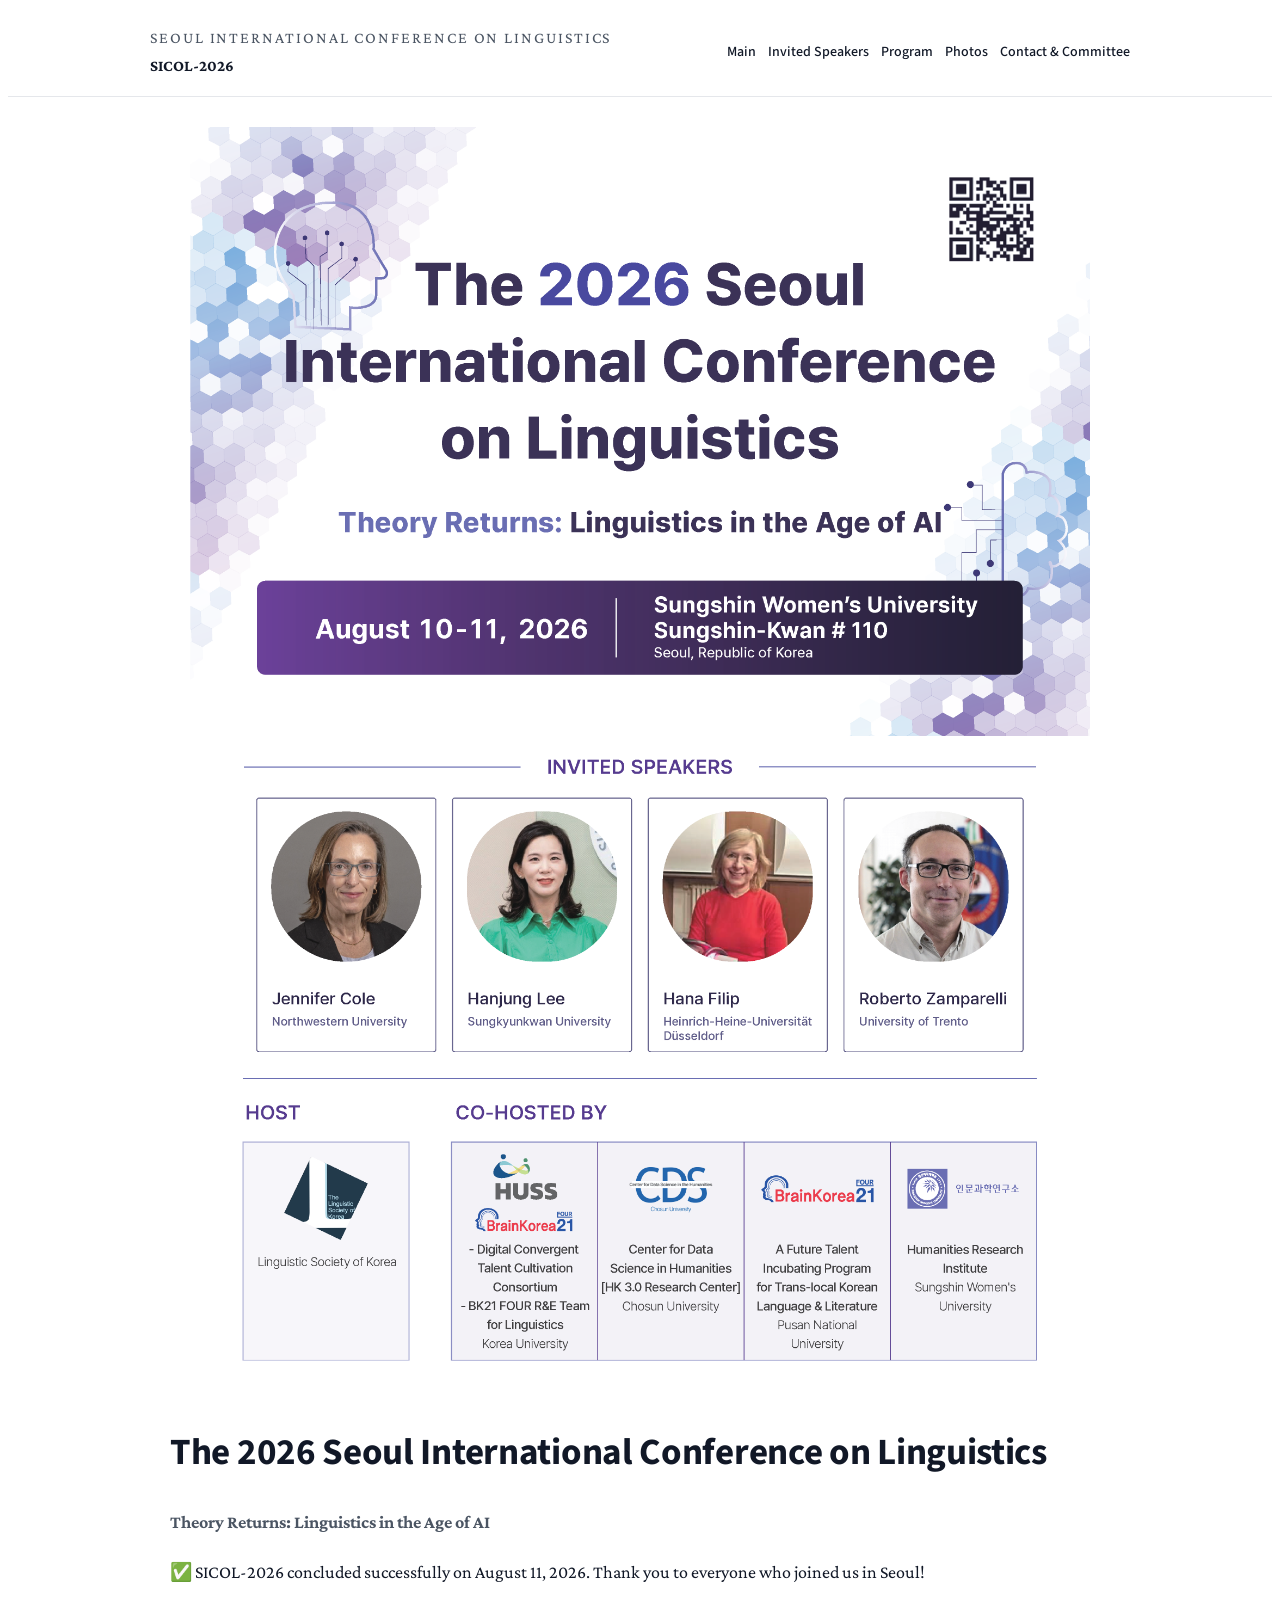
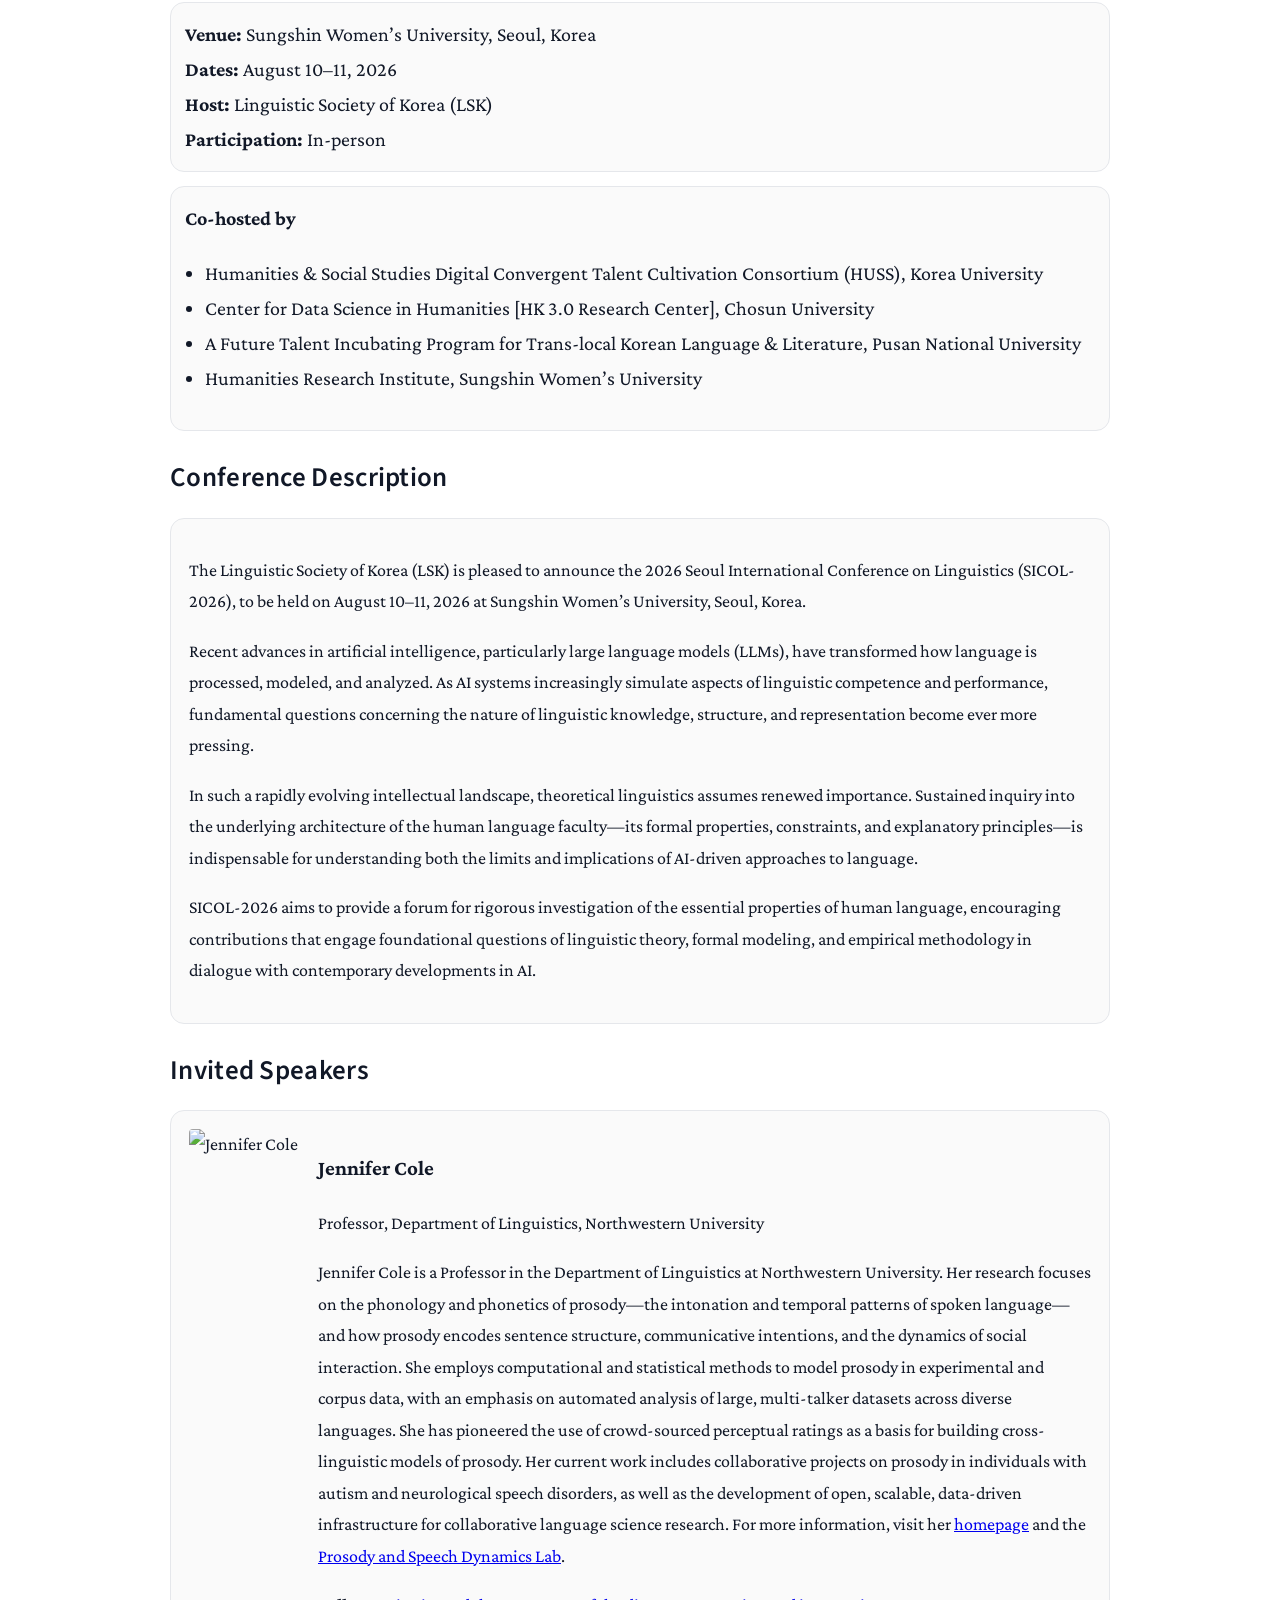
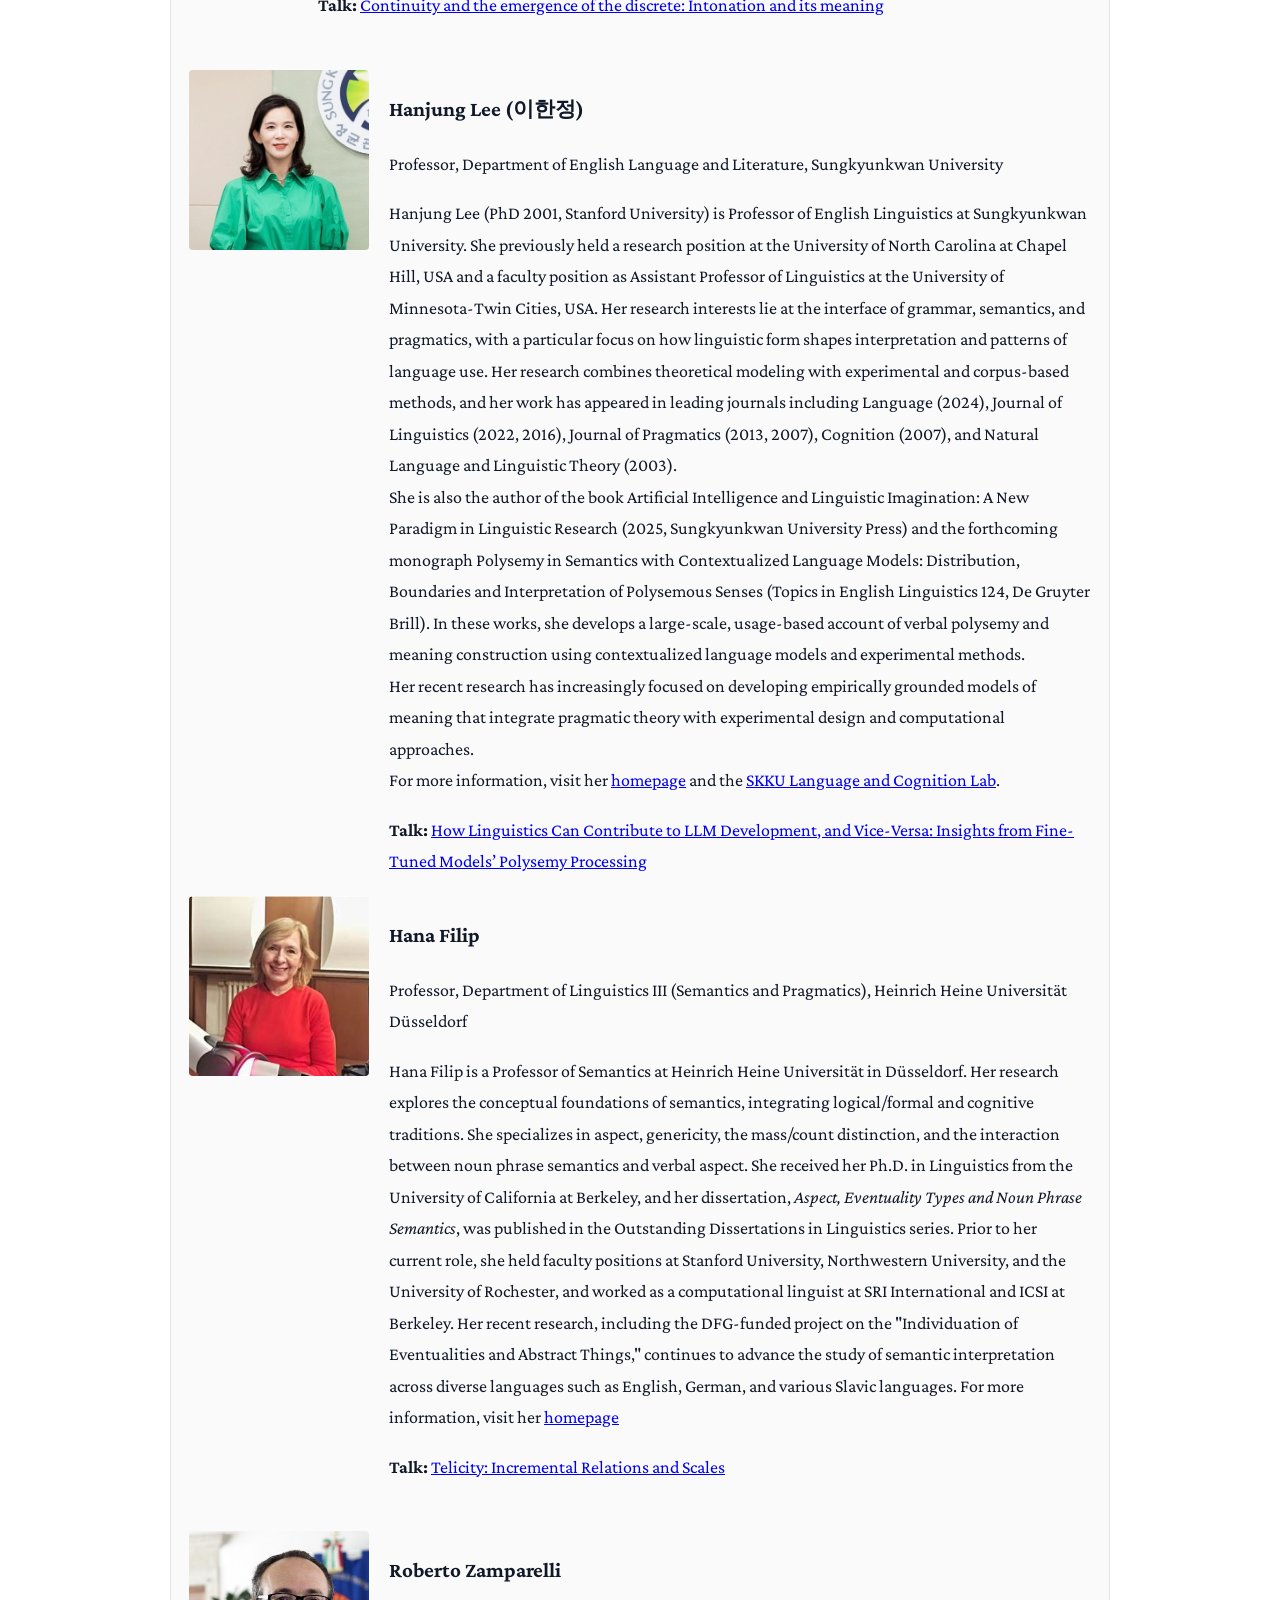
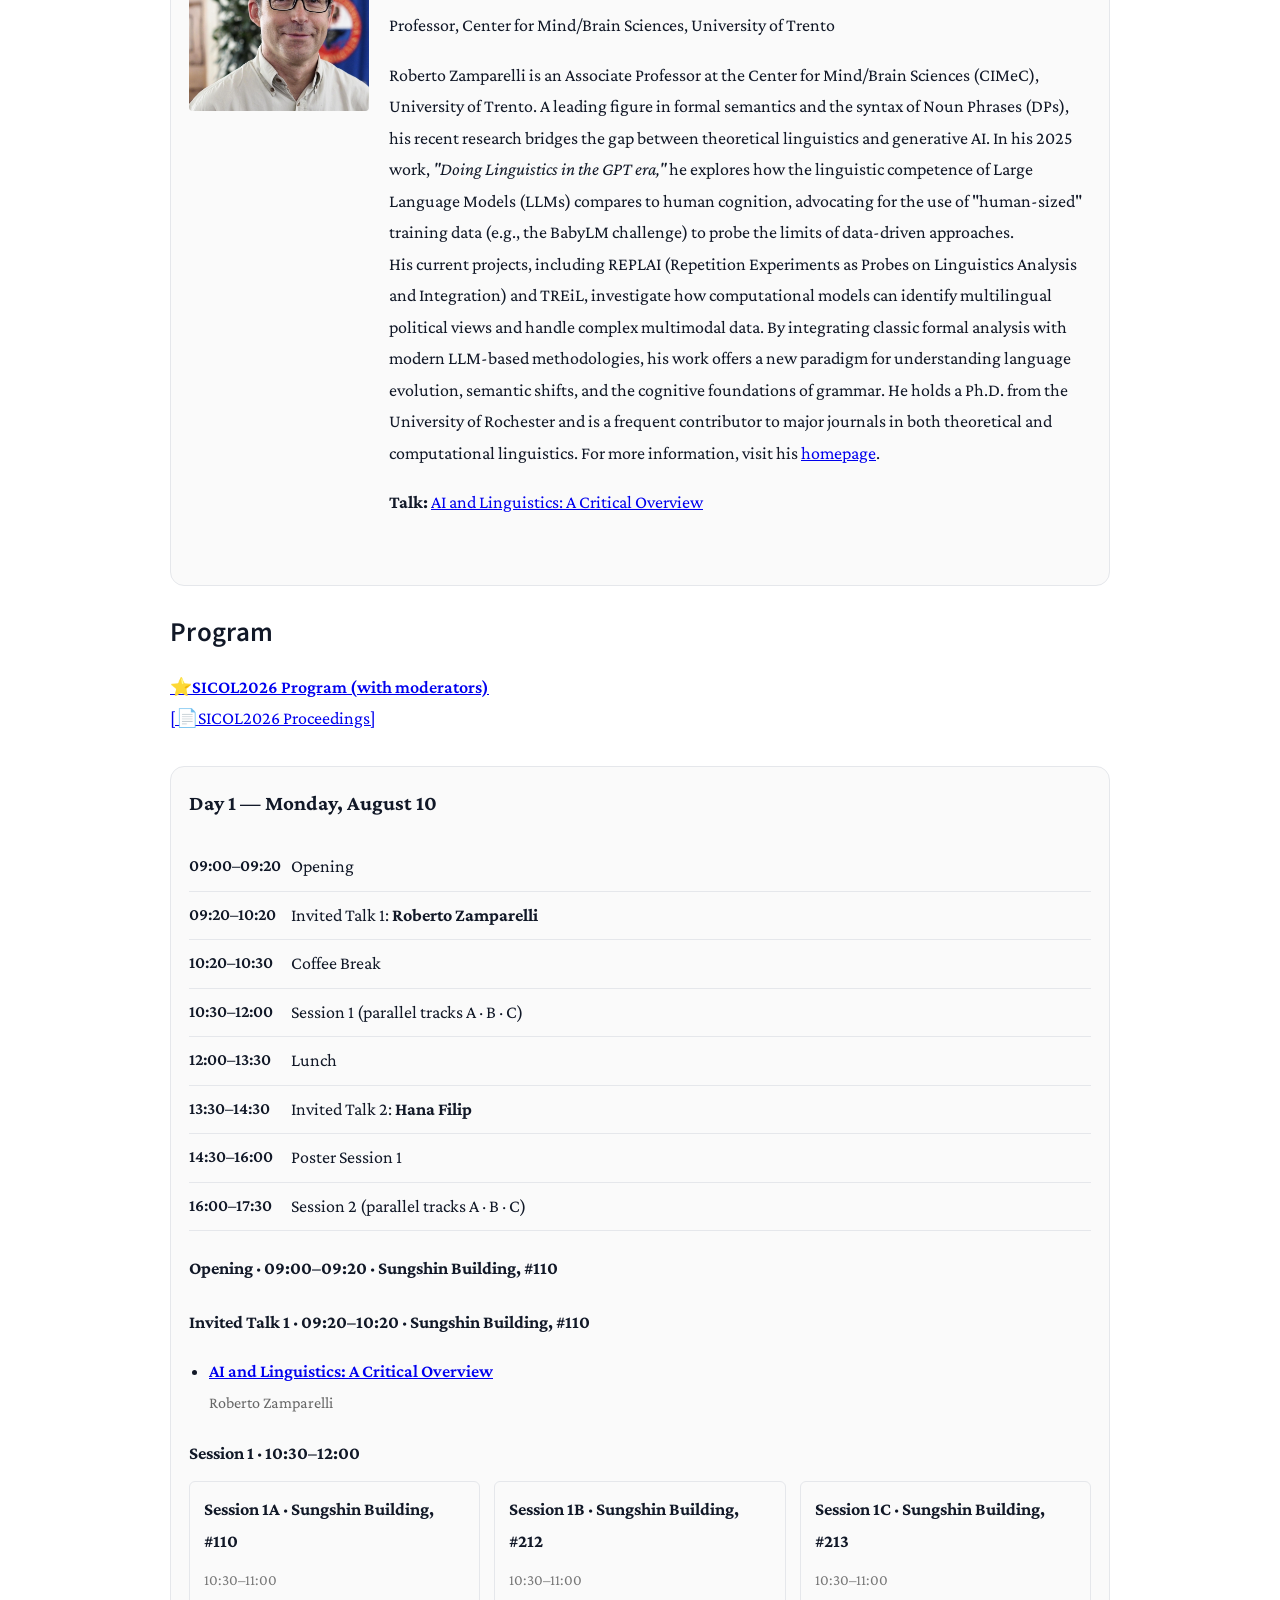
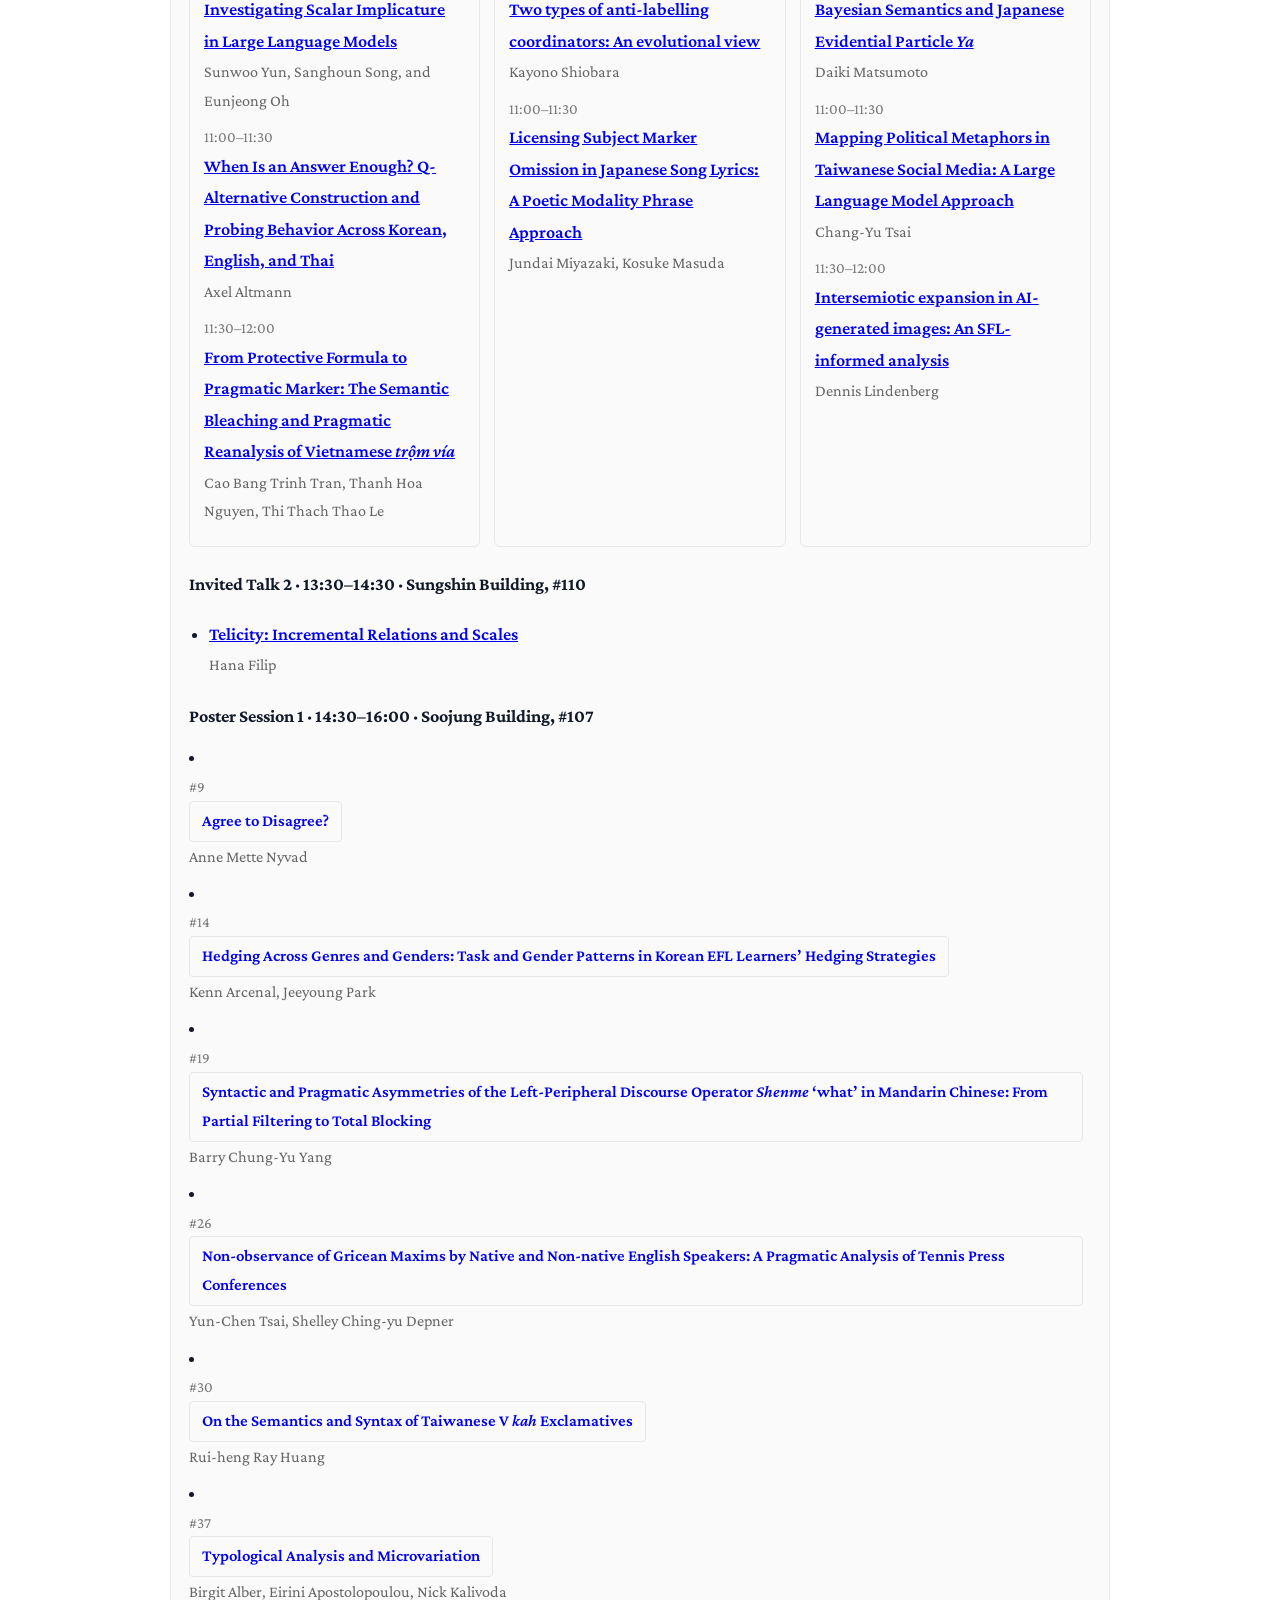
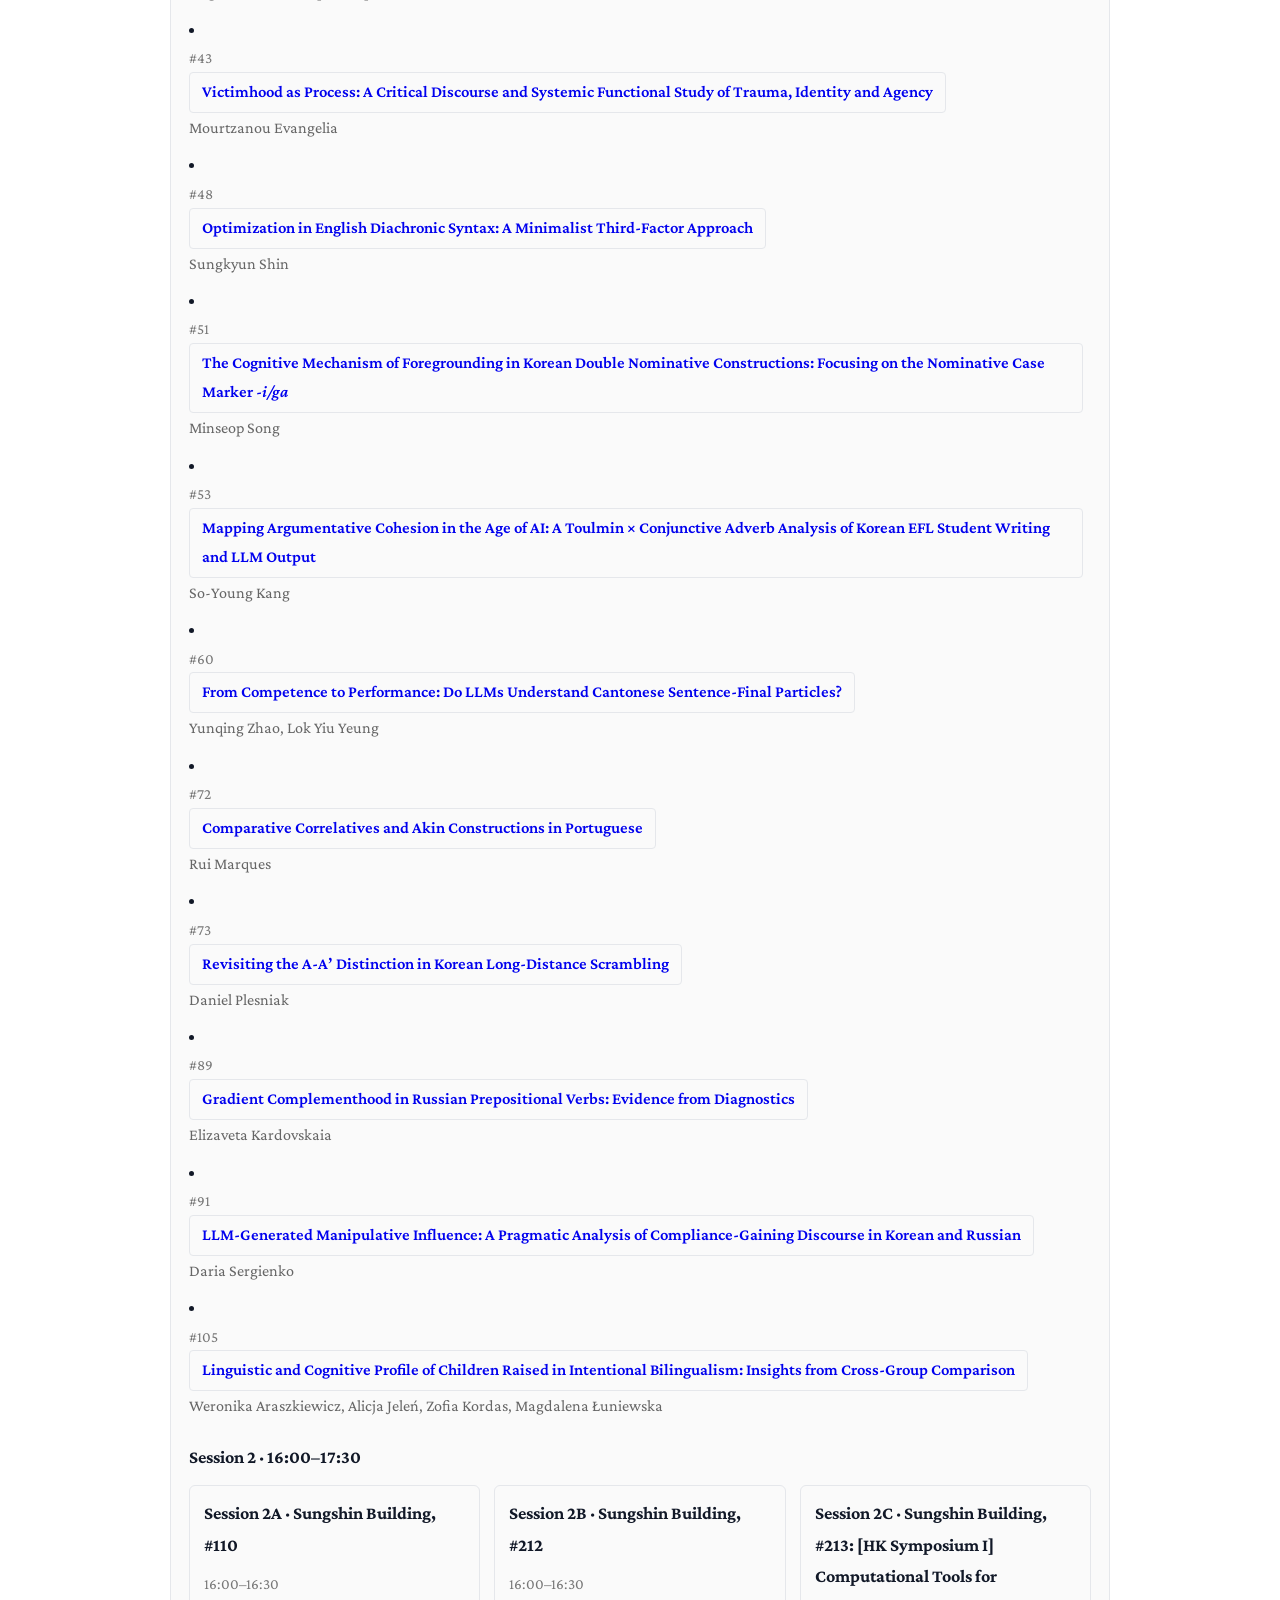
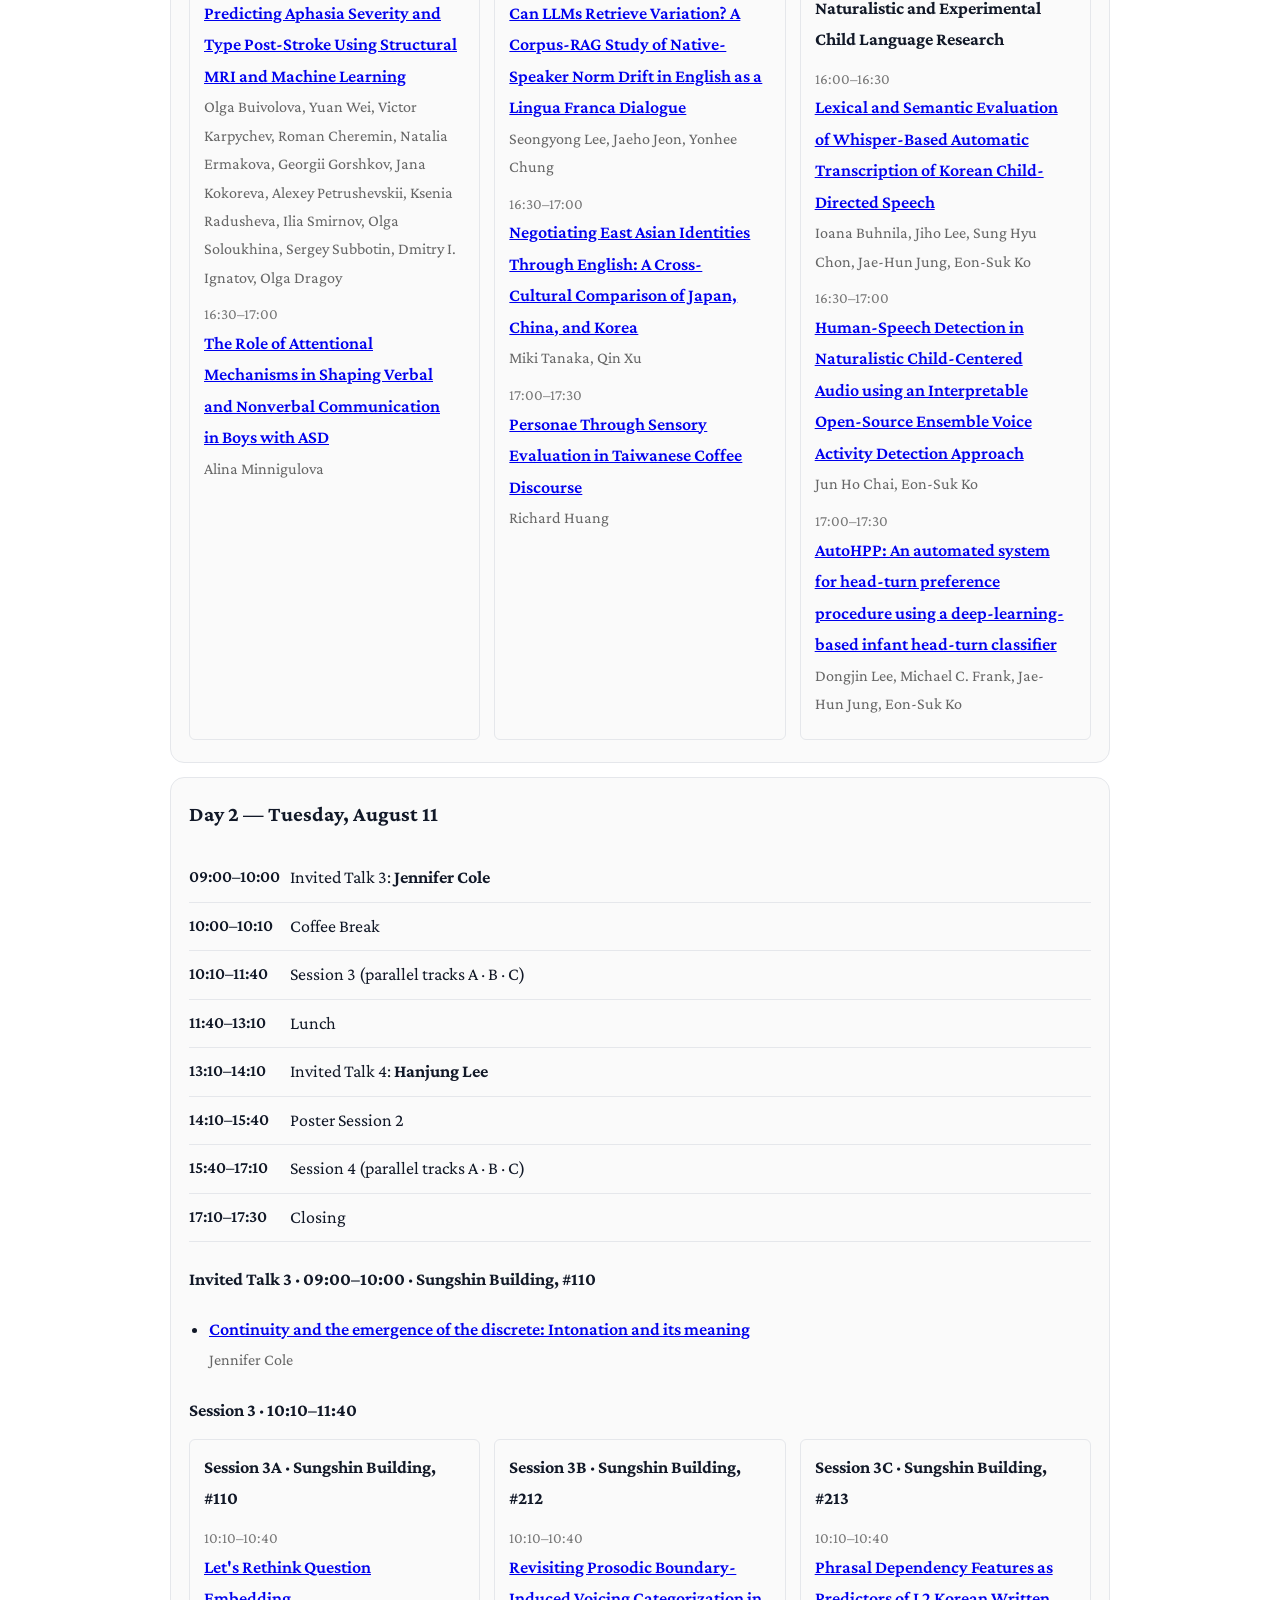
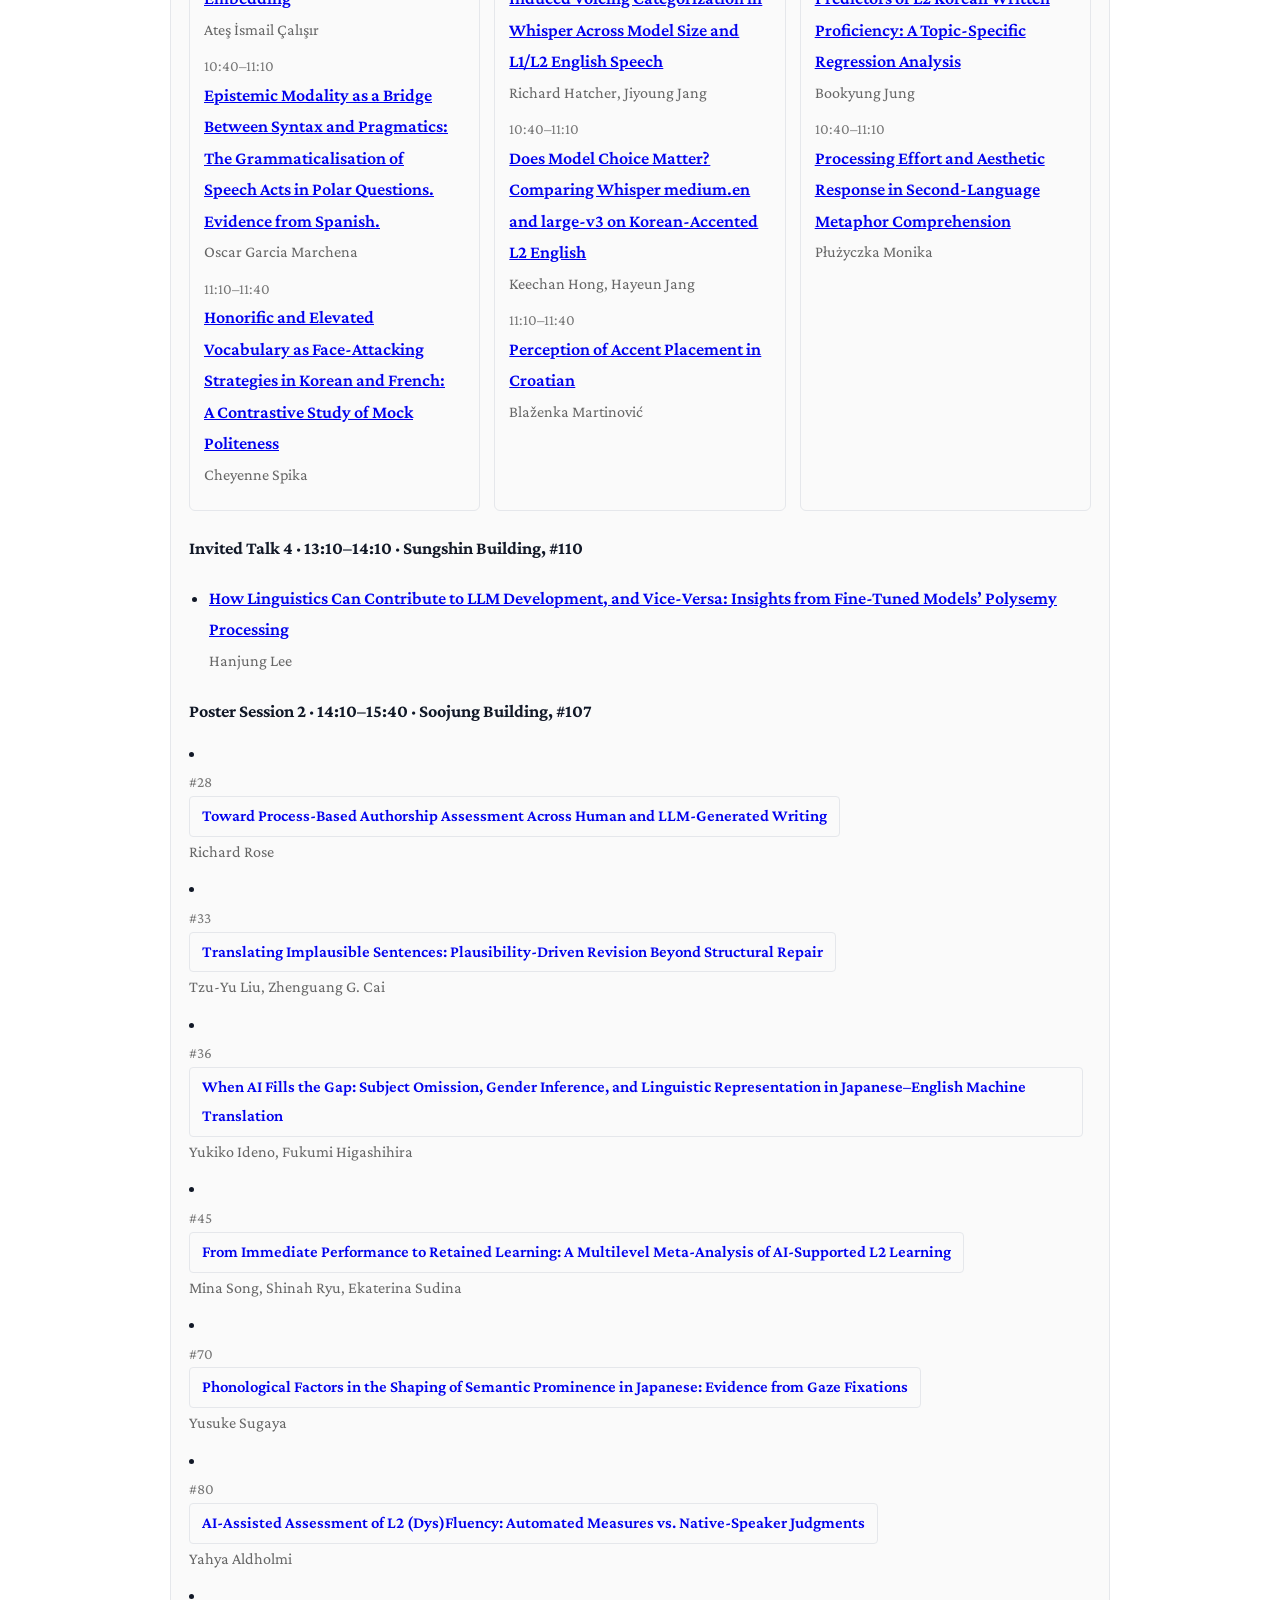
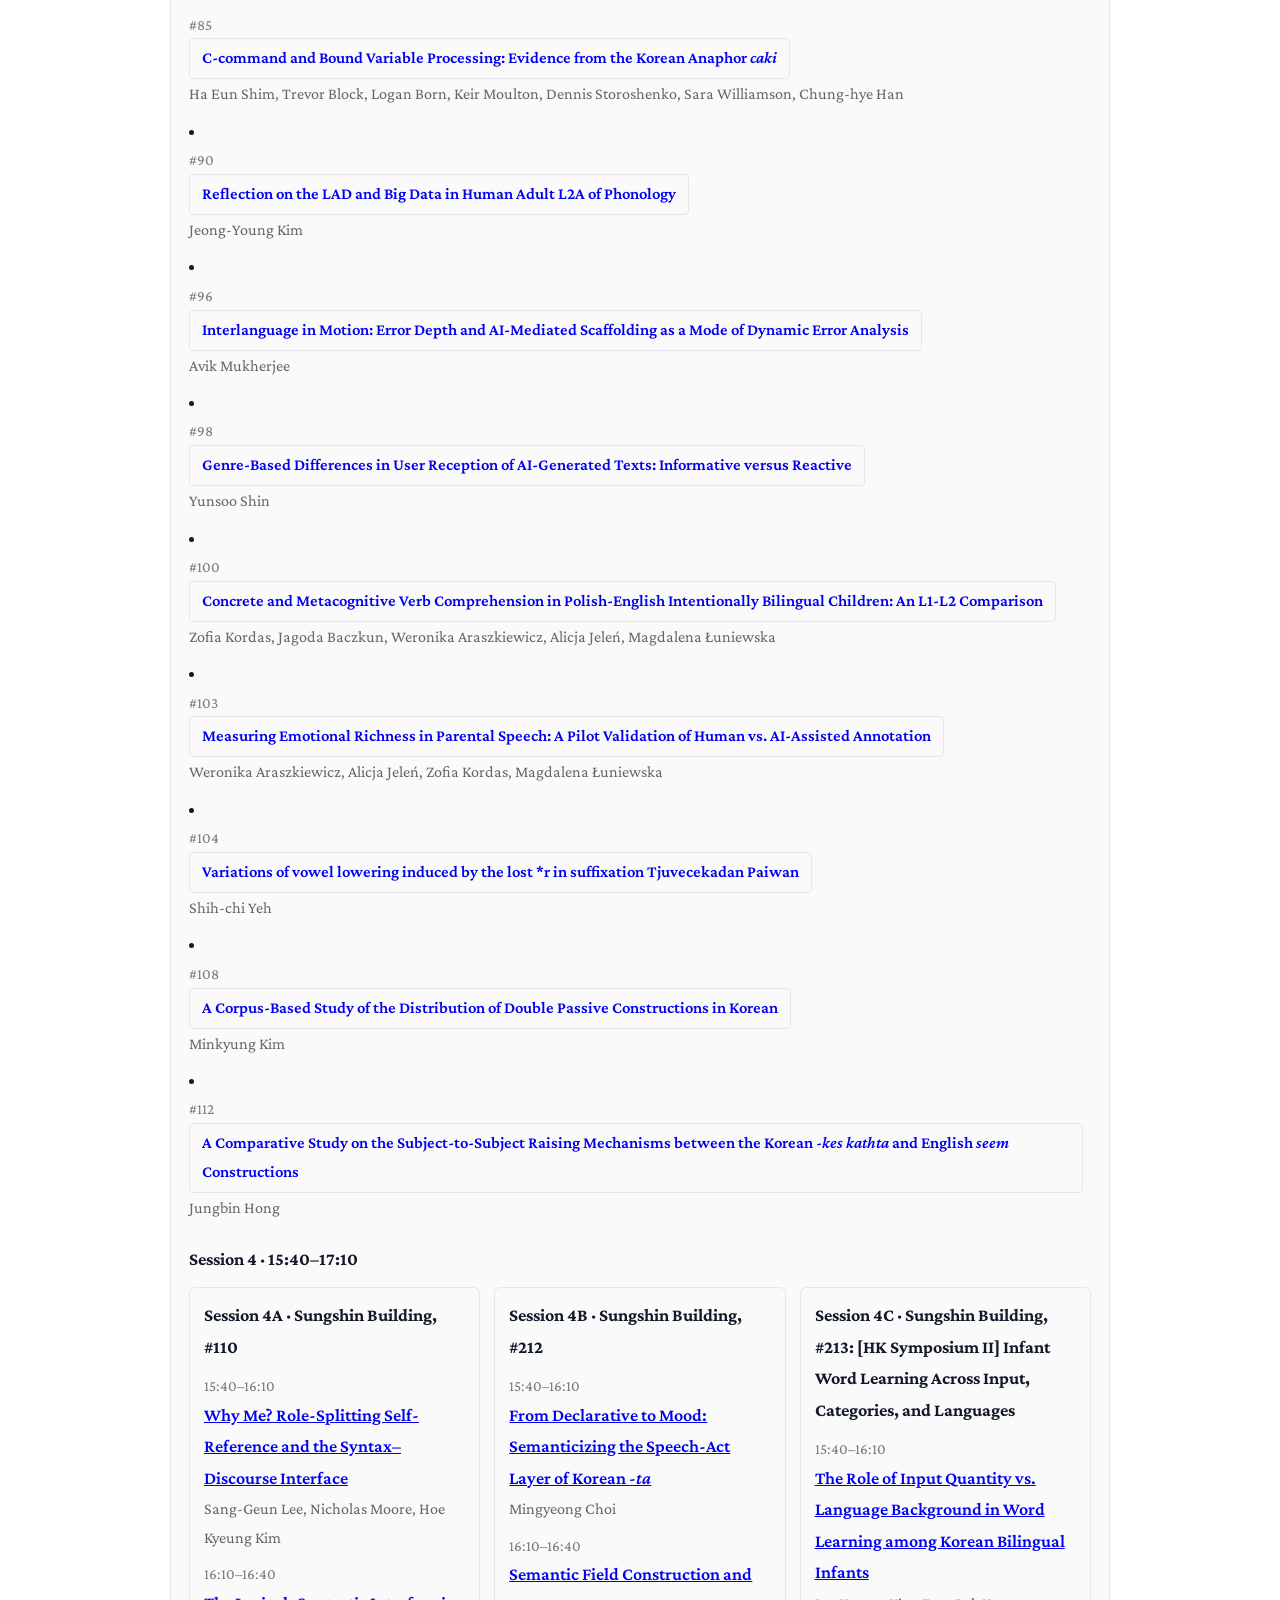
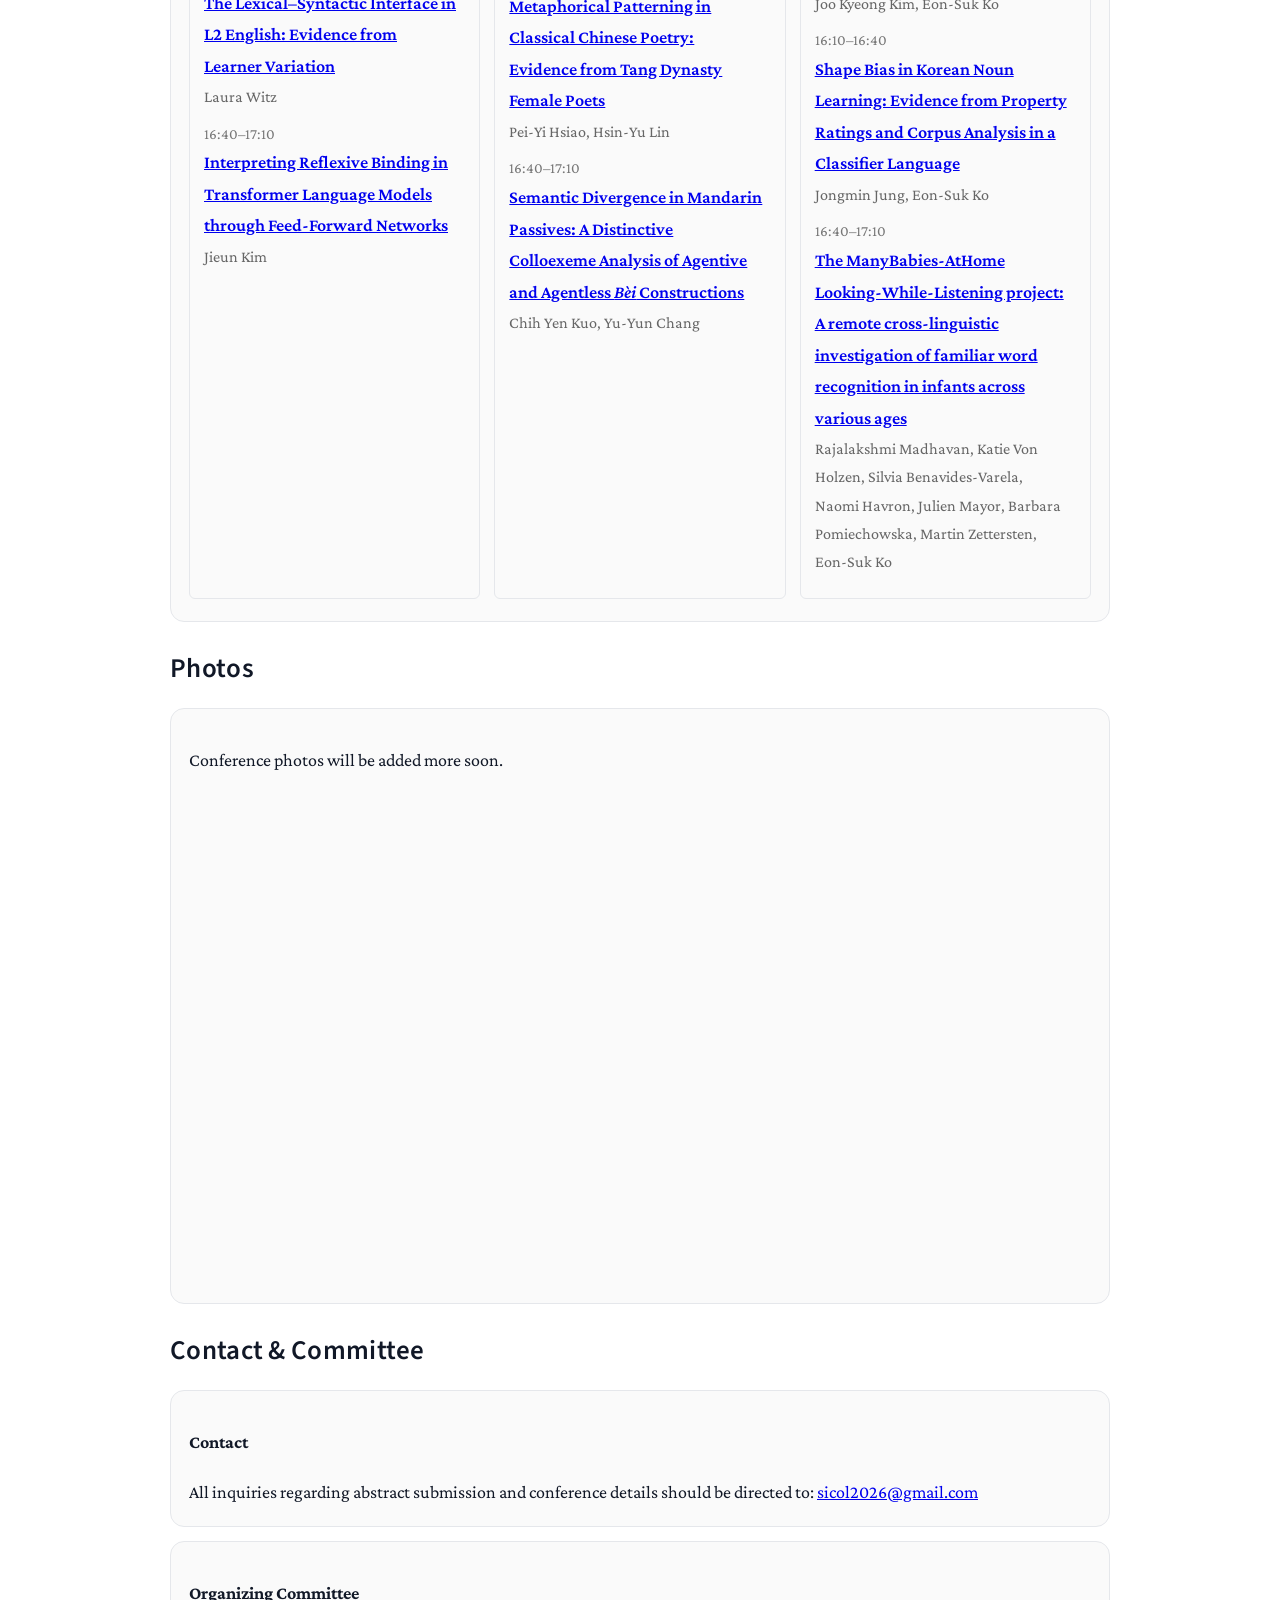
==== index.html @ 30ef5b96 "Update index.html" ====
<!doctype html>
<html lang="en">
<head>
  <link rel="canonical" href="https://sicol2026.github.io/">

  <meta name="robots" content="index, follow">
  <meta name="google-site-verification" content="UDsAZFiMxYYcL2dcPT5hNCn9xaeQqnNN0gN53sbaIZE" />
  
  <meta charset="utf-8" />
  <meta name="viewport" content="width=device-width, initial-scale=1" />
  <title>SICOL 2026 — Theory Returns</title>

  <meta name="description" content="Official website for SICOL 2026">
  
  <meta property="og:title" content="SICOL 2026 Official Website">
  <meta property="og:url" content="https://sicol2026.github.io/">
  <meta property="og:description" content="The 2026 Seoul International Conference on Linguistics">

  <link href="https://fonts.googleapis.com/css2?family=Crimson+Pro:wght@400;600;700&family=Source+Sans+3:wght@400;600;700&display=swap" rel="stylesheet">
  
  <!-- CSS -->
  <link rel="stylesheet" href="css/style.css">
  
</head>

<body>

<header>
  <div class="wrap navrow">
    <div class="brand-text-only">
      <div class="kicker">Seoul International Conference on Linguistics</div>
      <div class="title">SICOL-2026</div>
    </div>

    <nav>
      <a href="#main">Main</a>
      <a href="#speakers">Invited Speakers</a>
      <a href="#program">Program</a>
      <a href="#photos">Photos</a>
      <!--
      <a href="#presenter-guidelines">Presenter Guidelines</a>
      <a href="#registration">Registration</a>
      <a href="#travel-info">Travel Info</a>
      -->
      <a href="#committee">Contact & Committee</a>
    </nav>
  </div>
</header>

<main class="wrap">

  <!-- MAIN -->
  <section id="main" class="hero">
    <div class="main-logo">
      <img src="poster_simple.png" alt="SICOL 2026 Poster">
    </div>

    <h1>The 2026 Seoul International Conference on Linguistics</h1>
    <p class="subtitle"><strong>Theory Returns: Linguistics in the Age of AI</strong></p>

    <div class="status-banner">
      ✅ SICOL-2026 concluded successfully on August 11, 2026. Thank you to everyone who joined us in Seoul!
    </div>
    
    <div class="meta">
      <div><strong>Venue:</strong> Sungshin Women’s University, Seoul, Korea</div>
      <div><strong>Dates:</strong> August 10–11, 2026</div>
      <div><strong>Host:</strong> Linguistic Society of Korea (LSK)</div>
      <div><strong>Participation:</strong> In-person<br></div>
    </div>
    <div class="meta">
    <strong>Co-hosted by</strong>
    <ul>
      <li>Humanities &amp; Social Studies Digital Convergent Talent Cultivation Consortium (HUSS), Korea University</li>
      <li>Center for Data Science in Humanities [HK 3.0 Research Center], Chosun University</li>
      <li>A Future Talent Incubating Program for Trans-local Korean Language & Literature, Pusan National University</li>
      <li>Humanities Research Institute, Sungshin Women’s University</li>
    </ul>
    </div>
  </section>

  <!-- OVERVIEW -->
  <section id="overview">
    <h2>Conference Description</h2>
    <div class="box">
      <p>
        The Linguistic Society of Korea (LSK) is pleased to announce the 2026 Seoul International Conference on Linguistics (SICOL-2026),
        to be held on August 10–11, 2026 at Sungshin Women’s University, Seoul, Korea.
      </p>
      <p>
        Recent advances in artificial intelligence, particularly large language models (LLMs), have transformed how language is processed,
        modeled, and analyzed. As AI systems increasingly simulate aspects of linguistic competence and performance, fundamental questions
        concerning the nature of linguistic knowledge, structure, and representation become ever more pressing.
      </p>
      <p>
        In such a rapidly evolving intellectual landscape, theoretical linguistics assumes renewed importance. Sustained inquiry into the
        underlying architecture of the human language faculty—its formal properties, constraints, and explanatory principles—is indispensable
        for understanding both the limits and implications of AI-driven approaches to language.
      </p>
      <p>
        SICOL-2026 aims to provide a forum for rigorous investigation of the essential properties of human language, encouraging contributions
        that engage foundational questions of linguistic theory, formal modeling, and empirical methodology in dialogue with contemporary
        developments in AI.
      </p>
    </div>
  </section>

  <!-- SPEAKERS -->
  <section id="speakers">
    <h2>Invited Speakers</h2>
    <div class="box">
      <div class="speaker" style="display: flex; gap: 20px; margin-bottom: 30px;">
        <div class="speaker-photo" style="flex-shrink: 0;">
          <img src="images/ColeJennifer.jpg" alt="Jennifer Cole" style="width: 180px; height: 180px; object-fit: cover; border-radius: 4px;">
        </div>
        <div class="speaker-info">
          <h3>Jennifer Cole</h3>
          <p class="affiliation">Professor, Department of Linguistics, Northwestern University</p>
          <p>
            Jennifer Cole is a Professor in the Department of Linguistics at Northwestern University. 
            Her research focuses on the phonology and phonetics of prosody—the intonation and temporal patterns of spoken language—and how prosody encodes sentence structure, communicative intentions, and the dynamics of social interaction. 
            She employs computational and statistical methods to model prosody in experimental and corpus data, with an emphasis on automated analysis of large, multi-talker datasets across diverse languages. 
            She has pioneered the use of crowd-sourced perceptual ratings as a basis for building cross-linguistic models of prosody. 
            Her current work includes collaborative projects on prosody in individuals with autism and neurological speech disorders, as well as the development of open, scalable, data-driven infrastructure for collaborative language science research. 
            For more information, visit her <a href="https://sites.northwestern.edu/cole" target="_blank">homepage</a> and the <a href="https://sites.northwestern.edu/prosodylab" target="_blank">Prosody and Speech Dynamics Lab</a>.
          </p>
          <p class="talk-info">
            <strong>Talk:</strong> <a href="Invited/Cole.pdf" target="_blank">Continuity and the emergence of the discrete: Intonation and its meaning</a>
          </p>
        </div>
      </div>
      <div class="speaker" style="display: flex; gap: 20px;">
        <div class="speaker-photo" style="flex-shrink: 0;">
          <img src="images/LeeHanjung.jpg" alt="Hanjung Lee" style="width: 180px; height: 180px; object-fit: cover; border-radius: 4px;">
        </div>
        <div class="speaker-info">
          <h3>Hanjung Lee (이한정)</h3>
          <p class="affiliation">Professor, Department of English Language and Literature, Sungkyunkwan University</p>
          <p>
            Hanjung Lee (PhD 2001, Stanford University) is Professor of English Linguistics at Sungkyunkwan University. She previously held a research position at the University of North Carolina at Chapel Hill, USA and a faculty position as Assistant Professor of Linguistics at the University of Minnesota-Twin Cities, USA. Her research interests lie at the interface of grammar, semantics, and pragmatics, with a particular focus on how linguistic form shapes interpretation and patterns of language use. Her research combines theoretical modeling with experimental and corpus-based methods, and her work has appeared in leading journals including Language (2024), Journal of Linguistics (2022, 2016), Journal of Pragmatics (2013, 2007), Cognition (2007), and Natural Language and Linguistic Theory (2003).<br>
            She is also the author of the book Artificial Intelligence and Linguistic Imagination: A New Paradigm in Linguistic Research (2025, Sungkyunkwan University Press) and the forthcoming monograph Polysemy in Semantics with Contextualized Language Models: Distribution, Boundaries and Interpretation of Polysemous Senses (Topics in English Linguistics 124, De Gruyter Brill). In these works, she develops a large-scale, usage-based account of verbal polysemy and meaning construction using contextualized language models and experimental methods.<br>
            Her recent research has increasingly focused on developing empirically grounded models of meaning that integrate pragmatic theory with experimental design and computational approaches.<br>
            For more information, visit her <a href="https://sites.google.com/view/hanjung-lee" target="_blank">homepage</a> and the <a href="https://sites.google.com/view/skku-lcl" target="_blank">SKKU Language and Cognition Lab</a>.
          </p>
          <p class="talk-info">
            <strong>Talk:</strong> <a href="Invited/Lee.pdf" target="_blank">How Linguistics Can Contribute to LLM Development, and Vice-Versa: Insights from Fine-Tuned Models’ Polysemy Processing</a>
          </p>
        </div>
      </div>
    <div class="speaker" style="display: flex; gap: 20px; margin-bottom: 30px;">
        <div class="speaker-photo" style="flex-shrink: 0;">
          <img src="images/HanaFilip.png" alt="Hana Filip" style="width: 180px; height: 180px; object-fit: cover; border-radius: 4px;">
        </div>
        <div class="speaker-info">
          <h3>Hana Filip</h3>
          <p class="affiliation">Professor, Department of Linguistics III (Semantics and Pragmatics), Heinrich Heine Universität Düsseldorf</p>
          <p>
            Hana Filip is a Professor of Semantics at Heinrich Heine Universität in Düsseldorf. 
            Her research explores the conceptual foundations of semantics, integrating logical/formal and cognitive traditions. 
            She specializes in aspect, genericity, the mass/count distinction, and the interaction between noun phrase semantics and verbal aspect. 
            She received her Ph.D. in Linguistics from the University of California at Berkeley, and her dissertation, <em>Aspect, Eventuality Types and Noun Phrase Semantics</em>, was published in the Outstanding Dissertations in Linguistics series. 
            Prior to her current role, she held faculty positions at Stanford University, Northwestern University, and the University of Rochester, and worked as a computational linguist at SRI International and ICSI at Berkeley. 
            Her recent research, including the DFG-funded project on the "Individuation of Eventualities and Abstract Things," continues to advance the study of semantic interpretation across diverse languages such as English, German, and various Slavic languages.
            For more information, visit her <a href="https://hanafilip.com/" target="_blank">homepage</a>
          </p>
          <p class="talk-info">
            <strong>Talk:</strong> <a href="Invited/Filip.pdf" target="_blank">Telicity: Incremental Relations and Scales</a>
          </p>
        </div>
      </div>
      <div class="speaker" style="display: flex; gap: 20px; margin-bottom: 30px;">
        <div class="speaker-photo" style="flex-shrink: 0;">
          <img src="images/ZamparelliRoberto.png" alt="Roberto Zamparelli" style="width: 180px; height: 180px; object-fit: cover; border-radius: 4px;">
        </div>
        <div class="speaker-info">
          <h3>Roberto Zamparelli</h3>
          <p class="affiliation">Professor, Center for Mind/Brain Sciences, University of Trento</p>
          <p>
            Roberto Zamparelli is an Associate Professor at the Center for Mind/Brain Sciences (CIMeC), University of Trento. 
            A leading figure in formal semantics and the syntax of Noun Phrases (DPs), his recent research bridges the gap between theoretical linguistics and generative AI. 
            In his 2025 work, <em>"Doing Linguistics in the GPT era,"</em> he explores how the linguistic competence of Large Language Models (LLMs) compares to human cognition, advocating for the use of "human-sized" training data (e.g., the BabyLM challenge) to probe the limits of data-driven approaches.
            <br>
            His current projects, including REPLAI (Repetition Experiments as Probes on Linguistics Analysis and Integration) and TREiL, investigate how computational models can identify multilingual political views and handle complex multimodal data. 
            By integrating classic formal analysis with modern LLM-based methodologies, his work offers a new paradigm for understanding language evolution, semantic shifts, and the cognitive foundations of grammar. 
            He holds a Ph.D. from the University of Rochester and is a frequent contributor to major journals in both theoretical and computational linguistics.
            For more information, visit his <a href="https://webapps.unitn.it/du/en/Persona/PER0001015/Curriculum" target="_blank">homepage</a>.
          </p>
          <p class="talk-info">
            <strong>Talk:</strong> <a href="Invited/Zamparelli.pdf" target="_blank">AI and Linguistics: A Critical Overview</a>
          </p>
        </div>
      </div>
    </div>
  </section>


<section id="program">
  <h2>Program</h2>
  <a href="SICOL2026_program.pdf" target="_blank" class="pgm-title">⭐SICOL2026 Program (with moderators)</a>
  <a href="https://drive.google.com/file/d/19LMnj9FNXFWouI5YjB1r7TefyXZmqjdR/view?usp=sharing" target="_blank">[📄SICOL2026 Proceedings]</a><br><br>
  
  <!-- ================= DAY 1 ================= -->
  <div class="box">
    <h3 style="margin-top:0;">Day 1 — Monday, August 10</h3>

    <table class="pgm-table">
      <tr><td class="pgm-time">09:00–09:20</td><td>Opening</td></tr>
      <tr><td class="pgm-time">09:20–10:20</td><td>Invited Talk 1: <strong>Roberto Zamparelli</strong></td></tr>
      <tr><td class="pgm-time">10:20–10:30</td><td>Coffee Break</td></tr>
      <tr><td class="pgm-time">10:30–12:00</td><td>Session 1 (parallel tracks A · B · C)</td></tr>
      <tr><td class="pgm-time">12:00–13:30</td><td>Lunch</td></tr>
      <tr><td class="pgm-time">13:30–14:30</td><td>Invited Talk 2: <strong>Hana Filip</strong></td></tr>
      <tr><td class="pgm-time">14:30–16:00</td><td>Poster Session 1</td></tr>
      <tr><td class="pgm-time">16:00–17:30</td><td>Session 2 (parallel tracks A · B · C)</td></tr>
    </table>

    <h4 class="pgm-h3">Opening · 09:00–09:20 · Sungshin Building, #110</h4>
    <h4 class="pgm-h3">Invited Talk 1 · 09:20–10:20 · Sungshin Building, #110</h4>
    <div class="pgm-invited">
      <ul>
        <li><a href="Invited/Zamparelli.pdf" target="_blank" class="pgm-title">AI and Linguistics: A Critical Overview</a><span class="pgm-authors">Roberto Zamparelli</span></li>
      </ul>
    </div>
    
    <h4 class="pgm-h3">Session 1 · 10:30–12:00</h4>
    <div class="pgm-tracks">
      <div class="pgm-track">
        <h4>Session 1A · Sungshin Building, #110</h4>
        <ul>
          <li><span class="pgm-slot">10:30–11:00</span><a href="camerareadys/79.pdf" target="_blank" class="pgm-title">Investigating Scalar Implicature in Large Language Models</a><span class="pgm-authors">Sunwoo Yun, Sanghoun Song, and Eunjeong Oh</span></li>
          <li><span class="pgm-slot">11:00–11:30</span><a href="camerareadys/63.pdf" target="_blank" class="pgm-title">When Is an Answer Enough? Q-Alternative Construction and Probing Behavior Across Korean, English, and Thai</a> <span class="pgm-authors">Axel Altmann</span></li>
          <li><span class="pgm-slot">11:30–12:00</span><a href="camerareadys/78.pdf" target="_blank" class="pgm-title">From Protective Formula to Pragmatic Marker: The Semantic Bleaching and Pragmatic Reanalysis of Vietnamese <i>trộm vía</i></a><span class="pgm-authors">Cao Bang Trinh Tran, Thanh Hoa Nguyen, Thi Thach Thao Le</span></li>
        </ul>
      </div>
      <div class="pgm-track">
        <h4>Session 1B · Sungshin Building, #212</h4>
        <ul>
          <li><span class="pgm-slot">10:30–11:00</span><a href="camerareadys/56.pdf" target="_blank" class="pgm-title">Two types of anti-labelling coordinators: An evolutional view</a><span class="pgm-authors">Kayono Shiobara</span></li>
          <li><span class="pgm-slot">11:00–11:30</span><a href="camerareadys/57.pdf" target="_blank" class="pgm-title">Licensing Subject Marker Omission in Japanese Song Lyrics: A Poetic Modality Phrase Approach</a><span class="pgm-authors">Jundai Miyazaki, Kosuke Masuda</span></li>
        </ul>
      </div>
      <div class="pgm-track">
        <h4>Session 1C · Sungshin Building, #213</h4>
        <ul>
          <li><span class="pgm-slot">10:30–11:00</span><a href="camerareadys/23.pdf" target="_blank" class="pgm-title">Bayesian Semantics and Japanese Evidential Particle <i>Ya</i></a><span class="pgm-authors">Daiki Matsumoto</span></li>
          <li><span class="pgm-slot">11:00–11:30</span><a href="camerareadys/74.pdf" target="_blank" class="pgm-title">Mapping Political Metaphors in Taiwanese Social Media: A Large Language Model Approach</a><span class="pgm-authors">Chang-Yu Tsai</span></li>
          <li><span class="pgm-slot">11:30–12:00</span><a href="camerareadys/38.pdf" target="_blank" class="pgm-title">Intersemiotic expansion in AI-generated images: An SFL-informed analysis</a><span class="pgm-authors">Dennis Lindenberg</span></li>
        </ul>
      </div>
    </div>

    <h4 class="pgm-h3">Invited Talk 2 · 13:30–14:30 · Sungshin Building, #110</h4>
    <div class="pgm-invited">
      <ul>
        <li><a href="Invited/Filip.pdf" target="_blank" class="pgm-title">Telicity: Incremental Relations and Scales</a> <span class="pgm-authors">Hana Filip</span></li>
      </ul>
    </div>
    
    <h4 class="pgm-h3">Poster Session 1 · 14:30–16:00 · Soojung Building, #107</h4>
    <div class="pgm-posters">
      <li><span class="pgm-slot">#9</span> <a href="camerareadys/9.pdf" target="_blank" class="pgm-title">Agree to Disagree?</a> <span class="pgm-authors">Anne Mette Nyvad</span></li>
      <li><span class="pgm-slot">#14</span> <a href="camerareadys/14.pdf" target="_blank" class="pgm-title">Hedging Across Genres and Genders: Task and Gender Patterns in Korean EFL Learners’ Hedging Strategies</a> <span class="pgm-authors">Kenn Arcenal, Jeeyoung Park</span></li>
      <li><span class="pgm-slot">#19</span> <a href="camerareadys/19.pdf" target="_blank" class="pgm-title">Syntactic and Pragmatic Asymmetries of the Left-Peripheral Discourse Operator <i>Shenme</i> ‘what’ in Mandarin Chinese: From Partial Filtering to Total Blocking</a> <span class="pgm-authors">Barry Chung-Yu Yang</span></li>
      <li><span class="pgm-slot">#26</span> <a href="camerareadys/26.pdf" target="_blank" class="pgm-title">Non-observance of Gricean Maxims by Native and Non-native English Speakers: A Pragmatic Analysis of Tennis Press Conferences</a> <span class="pgm-authors">Yun-Chen Tsai, Shelley Ching-yu Depner</span></li>
      <li><span class="pgm-slot">#30</span> <a href="camerareadys/30.pdf" target="_blank" class="pgm-title">On the Semantics and Syntax of Taiwanese V <i>kah</i> Exclamatives</a> <span class="pgm-authors">Rui-heng Ray Huang</span></li>
      <li><span class="pgm-slot">#37</span> <a href="camerareadys/37.pdf" target="_blank" class="pgm-title">Typological Analysis and Microvariation</a> <span class="pgm-authors">Birgit Alber, Eirini Apostolopoulou, Nick Kalivoda</span></li>
      <li><span class="pgm-slot">#43</span> <a href="camerareadys/43.pdf" target="_blank" class="pgm-title">Victimhood as Process: A Critical Discourse and Systemic Functional Study of Trauma, Identity and Agency</a> <span class="pgm-authors">Mourtzanou Evangelia</span></li>
      <li><span class="pgm-slot">#48</span> <a href="camerareadys/48.pdf" target="_blank" class="pgm-title">Optimization in English Diachronic Syntax: A Minimalist Third-Factor Approach</a> <span class="pgm-authors">Sungkyun Shin</span></li>
      <li><span class="pgm-slot">#51</span> <a href="camerareadys/51.pdf" target="_blank" class="pgm-title">The Cognitive Mechanism of Foregrounding in Korean Double Nominative Constructions: Focusing on the Nominative Case Marker <i>-i/ga</i></a> <span class="pgm-authors">Minseop Song</span></li>
      <li><span class="pgm-slot">#53</span> <a href="camerareadys/53.pdf" target="_blank" class="pgm-title">Mapping Argumentative Cohesion in the Age of AI: A Toulmin × Conjunctive Adverb Analysis of Korean EFL Student Writing and LLM Output</a> <span class="pgm-authors">So-Young Kang</span></li>
      <li><span class="pgm-slot">#60</span> <a href="camerareadys/60.pdf" target="_blank" class="pgm-title">From Competence to Performance: Do LLMs Understand Cantonese Sentence-Final Particles?</a> <span class="pgm-authors">Yunqing Zhao, Lok Yiu Yeung</span></li>
      <li><span class="pgm-slot">#72</span> <a href="camerareadys/72.pdf" target="_blank" class="pgm-title">Comparative Correlatives and Akin Constructions in Portuguese</a> <span class="pgm-authors">Rui Marques</span></li>
      <li><span class="pgm-slot">#73</span> <a href="camerareadys/73.pdf" target="_blank" class="pgm-title">Revisiting the A-A’ Distinction in Korean Long-Distance Scrambling</a> <span class="pgm-authors">Daniel Plesniak</span></li>
      <li><span class="pgm-slot">#89</span> <a href="camerareadys/89.pdf" target="_blank" class="pgm-title">Gradient Complementhood in Russian Prepositional Verbs: Evidence from Diagnostics</a> <span class="pgm-authors">Elizaveta Kardovskaia</span></li>
      <li><span class="pgm-slot">#91</span> <a href="camerareadys/91.pdf" target="_blank" class="pgm-title">LLM-Generated Manipulative Influence: A Pragmatic Analysis of Compliance-Gaining Discourse in Korean and Russian</a> <span class="pgm-authors">Daria Sergienko</span></li>
      <li><span class="pgm-slot">#105</span> <a href="camerareadys/105.pdf" target="_blank" class="pgm-title">Linguistic and Cognitive Profile of Children Raised in Intentional Bilingualism: Insights from Cross-Group Comparison</a> <span class="pgm-authors">Weronika Araszkiewicz, Alicja Jeleń, Zofia Kordas, Magdalena Łuniewska</span></li>
    </div>

    <h4 class="pgm-h3">Session 2 · 16:00–17:30</h4>
    <div class="pgm-tracks">
      <div class="pgm-track">
        <h4>Session 2A · Sungshin Building, #110</h4>
        <ul>
          <li><span class="pgm-slot">16:00–16:30</span> <a href="camerareadys/68.pdf" target="_blank" class="pgm-title">Predicting Aphasia Severity and Type Post-Stroke Using Structural MRI and Machine Learning</a> <span class="pgm-authors">Olga Buivolova, Yuan Wei, Victor Karpychev, Roman Cheremin, Natalia Ermakova, Georgii Gorshkov, Jana Kokoreva, Alexey Petrushevskii, Ksenia Radusheva, Ilia Smirnov, Olga Soloukhina, Sergey Subbotin, Dmitry I. Ignatov, Olga Dragoy</span></li>
          <li><span class="pgm-slot">16:30–17:00</span> <a href="camerareadys/64.pdf" target="_blank" class="pgm-title">The Role of Attentional Mechanisms in Shaping Verbal and Nonverbal Communication in Boys with ASD</a> <span class="pgm-authors">Alina Minnigulova</span></li>
        </ul>
      </div>
      <div class="pgm-track">
        <h4>Session 2B · Sungshin Building, #212</h4>
        <ul>
          <li><span class="pgm-slot">16:00–16:30</span> <a href="camerareadys/93.pdf" target="_blank" class="pgm-title">Can LLMs Retrieve Variation? A Corpus-RAG Study of Native-Speaker Norm Drift in English as a Lingua Franca Dialogue</a> <span class="pgm-authors">Seongyong Lee, Jaeho Jeon, Yonhee Chung</span></li>
          <li><span class="pgm-slot">16:30–17:00</span> <a href="camerareadys/59.pdf" target="_blank" class="pgm-title">Negotiating East Asian Identities Through English: A Cross-Cultural Comparison of Japan, China, and Korea</a> <span class="pgm-authors">Miki Tanaka, Qin Xu</span></li>
          <li><span class="pgm-slot">17:00–17:30</span> <a href="camerareadys/44.pdf" target="_blank" class="pgm-title">Personae Through Sensory Evaluation in Taiwanese Coffee Discourse</a> <span class="pgm-authors">Richard Huang</span></li>
        </ul>
      </div>
      <div class="pgm-track">
        <h4>Session 2C · Sungshin Building, #213: [HK Symposium I] Computational Tools for Naturalistic and Experimental Child Language Research</h4>
        <ul>
          <li><span class="pgm-slot">16:00–16:30</span> <a href="camerareadys/54_mod.pdf" target="_blank" class="pgm-title">Lexical and Semantic Evaluation of Whisper-Based Automatic Transcription of Korean Child-Directed Speech</a> <span class="pgm-authors">Ioana Buhnila, Jiho Lee, Sung Hyu Chon, Jae-Hun Jung, Eon-Suk Ko</span></li>
          <li><span class="pgm-slot">16:30–17:00</span> <a href="camerareadys/66.pdf" target="_blank" class="pgm-title">Human-Speech Detection in Naturalistic Child-Centered Audio using an Interpretable Open-Source Ensemble Voice Activity Detection Approach</a> <span class="pgm-authors">Jun Ho Chai, Eon-Suk Ko</span></li>
          <li><span class="pgm-slot">17:00–17:30</span><a href="camerareadys/110.pdf" target="_blank" class="pgm-title">AutoHPP: An automated system for head-turn preference procedure using a deep-learning-based infant head-turn classifier</a><span class="pgm-authors">Dongjin Lee, Michael C. Frank, Jae-Hun Jung, Eon-Suk Ko</span></li>
        </ul>
      </div>
    </div>
  </div>

  <!-- ================= DAY 2 ================= -->
  <div class="box" style="margin-top:14px;">
    <h3 style="margin-top:0;">Day 2 — Tuesday, August 11</h3>

    <table class="pgm-table">
      <tr><td class="pgm-time">09:00–10:00</td><td>Invited Talk 3: <strong>Jennifer Cole</strong></td></tr>
      <tr><td class="pgm-time">10:00–10:10</td><td>Coffee Break</td></tr>
      <tr><td class="pgm-time">10:10–11:40</td><td>Session 3 (parallel tracks A · B · C)</td></tr>
      <tr><td class="pgm-time">11:40–13:10</td><td>Lunch</td></tr>
      <tr><td class="pgm-time">13:10–14:10</td><td>Invited Talk 4: <strong>Hanjung Lee</strong></td></tr>
      <tr><td class="pgm-time">14:10–15:40</td><td>Poster Session 2</td></tr>
      <tr><td class="pgm-time">15:40–17:10</td><td>Session 4 (parallel tracks A · B · C)</td></tr>
      <tr><td class="pgm-time">17:10–17:30</td><td>Closing</td></tr>
    </table>

    <h4 class="pgm-h3">Invited Talk 3 · 09:00–10:00 · Sungshin Building, #110</h4>
    <div class="pgm-invited">
      <ul>
        <li><a href="Invited/Cole.pdf" target="_blank" class="pgm-title">Continuity and the emergence of the discrete: Intonation and its meaning</a> <span class="pgm-authors">Jennifer Cole</span></li>
      </ul>
    </div>
    
    <h4 class="pgm-h3">Session 3 · 10:10–11:40</h4>
    <div class="pgm-tracks">
      <div class="pgm-track">
        <h4>Session 3A · Sungshin Building, #110</h4>
        <ul>
          <li><span class="pgm-slot">10:10–10:40</span> <a href="camerareadys/16.pdf" target="_blank" class="pgm-title">Let's Rethink Question Embedding</a><span class="pgm-authors">Ateş İsmail Çalışır</span></li>
          <li><span class="pgm-slot">10:40–11:10</span> <a href="camerareadys/31.pdf" target="_blank" class="pgm-title">Epistemic Modality as a Bridge Between Syntax and Pragmatics: The Grammaticalisation of Speech Acts in Polar Questions. Evidence from Spanish.</a> <span class="pgm-authors">Oscar Garcia Marchena</span></li>
          <li><span class="pgm-slot">11:10–11:40</span> <a href="camerareadys/65.pdf" target="_blank" class="pgm-title">Honorific and Elevated Vocabulary as Face-Attacking Strategies in Korean and French: A Contrastive Study of Mock Politeness</a> <span class="pgm-authors">Cheyenne Spika</span></li>
        </ul>
      </div>
      <div class="pgm-track">
        <h4>Session 3B · Sungshin Building, #212</h4>
        <ul>
          <li><span class="pgm-slot">10:10–10:40</span> <a href="camerareadys/61.pdf" target="_blank" class="pgm-title">Revisiting Prosodic Boundary-Induced Voicing Categorization in Whisper Across Model Size and L1/L2 English Speech</a> <span class="pgm-authors">Richard Hatcher, Jiyoung Jang</span></li>
          <li><span class="pgm-slot">10:40–11:10</span> <a href="camerareadys/101.pdf" target="_blank" class="pgm-title">Does Model Choice Matter? Comparing Whisper medium.en and large-v3 on Korean-Accented L2 English</a> <span class="pgm-authors">Keechan Hong, Hayeun Jang</span></li>
          <li><span class="pgm-slot">11:10–11:40</span> <a href="camerareadys/77.pdf" target="_blank" class="pgm-title">Perception of Accent Placement in Croatian</a> <span class="pgm-authors">Blaženka Martinović</span></li>
        </ul>
      </div>
      <div class="pgm-track">
        <h4>Session 3C · Sungshin Building, #213</h4>
        <ul>
          <li><span class="pgm-slot">10:10–10:40</span> <a href="camerareadys/81.pdf" target="_blank" class="pgm-title">Phrasal Dependency Features as Predictors of L2 Korean Written Proficiency: A Topic-Specific Regression Analysis</a> <span class="pgm-authors">Bookyung Jung</span></li>
          <li><span class="pgm-slot">10:40–11:10</span> <a href="camerareadys/2.pdf" target="_blank" class="pgm-title">Processing Effort and Aesthetic Response in Second-Language Metaphor Comprehension</a> <span class="pgm-authors">Płużyczka Monika</span></li>
        </ul>
      </div>
    </div>

    <h4 class="pgm-h3">Invited Talk 4 · 13:10–14:10 · Sungshin Building, #110</h4>
    <div class="pgm-invited">
      <ul>
        <li><a href="Invited/Lee.pdf" target="_blank" class="pgm-title">How Linguistics Can Contribute to LLM Development, and Vice-Versa: Insights from Fine-Tuned Models’ Polysemy Processing</a> <span class="pgm-authors">Hanjung Lee</span></li>
      </ul>
    </div>
    
    <h4 class="pgm-h3">Poster Session 2 · 14:10–15:40 · Soojung Building, #107</h4>
    <div class="pgm-posters">
      <li><span class="pgm-slot">#28</span> <a href="camerareadys/28.pdf" target="_blank" class="pgm-title">Toward Process-Based Authorship Assessment Across Human and LLM-Generated Writing</a> <span class="pgm-authors">Richard Rose</span></li>
      <li><span class="pgm-slot">#33</span> <a href="camerareadys/33.pdf" target="_blank" class="pgm-title">Translating Implausible Sentences: Plausibility-Driven Revision Beyond Structural Repair</a> <span class="pgm-authors">Tzu-Yu Liu, Zhenguang G. Cai</span></li>
      <li><span class="pgm-slot">#36</span> <a href="camerareadys/36.pdf" target="_blank" class="pgm-title">When AI Fills the Gap: Subject Omission, Gender Inference, and Linguistic Representation in Japanese–English Machine Translation</a> <span class="pgm-authors">Yukiko Ideno, Fukumi Higashihira</span></li>
      <li><span class="pgm-slot">#45</span> <a href="camerareadys/45.pdf" target="_blank" class="pgm-title">From Immediate Performance to Retained Learning: A Multilevel Meta-Analysis of AI-Supported L2 Learning</a> <span class="pgm-authors">Mina Song, Shinah Ryu, Ekaterina Sudina</span></li>
      <li><span class="pgm-slot">#70</span> <a href="camerareadys/70.pdf" target="_blank" class="pgm-title">Phonological Factors in the Shaping of Semantic Prominence in Japanese: Evidence from Gaze Fixations</a> <span class="pgm-authors">Yusuke Sugaya</span></li>
      <li><span class="pgm-slot">#80</span> <a href="camerareadys/80.pdf" target="_blank" class="pgm-title">AI-Assisted Assessment of L2 (Dys)Fluency: Automated Measures vs. Native-Speaker Judgments</a> <span class="pgm-authors">Yahya Aldholmi</span></li>
      <li><span class="pgm-slot">#85</span> <a href="camerareadys/85.pdf" target="_blank" class="pgm-title">C-command and Bound Variable Processing: Evidence from the Korean Anaphor <i>caki</i></a> <span class="pgm-authors">Ha Eun Shim, Trevor Block, Logan Born, Keir Moulton, Dennis Storoshenko, Sara Williamson, Chung-hye Han</span></li>
      <li><span class="pgm-slot">#90</span> <a href="camerareadys/90.pdf" target="_blank" class="pgm-title">Reflection on the LAD and Big Data in Human Adult L2A of Phonology</a> <span class="pgm-authors">Jeong-Young Kim</span></li>
      <li><span class="pgm-slot">#96</span> <a href="camerareadys/96.pdf" target="_blank" class="pgm-title">Interlanguage in Motion: Error Depth and AI-Mediated Scaffolding as a Mode of Dynamic Error Analysis</a> <span class="pgm-authors">Avik Mukherjee</span></li>
      <li><span class="pgm-slot">#98</span> <a href="camerareadys/98.pdf" target="_blank" class="pgm-title">Genre-Based Differences in User Reception of AI-Generated Texts: Informative versus Reactive</a> <span class="pgm-authors">Yunsoo Shin</span></li>
      <li><span class="pgm-slot">#100</span> <a href="camerareadys/100.pdf" target="_blank" class="pgm-title">Concrete and Metacognitive Verb Comprehension in Polish-English Intentionally Bilingual Children: An L1-L2 Comparison</a> <span class="pgm-authors">Zofia Kordas, Jagoda Baczkun, Weronika Araszkiewicz, Alicja Jeleń, Magdalena Łuniewska</span></li>
      <li><span class="pgm-slot">#103</span> <a href="camerareadys/103.pdf" target="_blank" class="pgm-title">Measuring Emotional Richness in Parental Speech: A Pilot Validation of Human vs. AI-Assisted Annotation</a> <span class="pgm-authors">Weronika Araszkiewicz, Alicja Jeleń, Zofia Kordas, Magdalena Łuniewska</span></li>
      <li><span class="pgm-slot">#104</span> <a href="camerareadys/104.pdf" target="_blank" class="pgm-title">Variations of vowel lowering induced by the lost *r in suffixation Tjuvecekadan Paiwan</a> <span class="pgm-authors">Shih-chi Yeh</span></li>
            <li><span class="pgm-slot">#108</span><a href="camerareadys/108.pdf" target="_blank" class="pgm-title">A Corpus-Based Study of the Distribution of Double Passive Constructions in Korean</a><span class="pgm-authors">Minkyung Kim</span></li>
      <li><span class="pgm-slot">#112</span><a href="camerareadys/112.pdf" target="_blank" class="pgm-title">A Comparative Study on the Subject-to-Subject Raising Mechanisms between the Korean <i>-kes kathta</i> and English <i>seem</i> Constructions</a><span class="pgm-authors">Jungbin Hong</span></li>
    </div>

    <h4 class="pgm-h3">Session 4 · 15:40–17:10</h4>
    <div class="pgm-tracks">
      <div class="pgm-track">
        <h4>Session 4A · Sungshin Building, #110</h4>
        <ul>
          <li><span class="pgm-slot">15:40–16:10</span> <a href="camerareadys/46.pdf" target="_blank" class="pgm-title">Why Me? Role-Splitting Self-Reference and the Syntax–Discourse Interface</a> <span class="pgm-authors">Sang-Geun Lee, Nicholas Moore, Hoe Kyeung Kim</span></li>
          <li><span class="pgm-slot">16:10–16:40</span> <a href="camerareadys/49.pdf" target="_blank" class="pgm-title">The Lexical–Syntactic Interface in L2 English: Evidence from Learner Variation</a> <span class="pgm-authors">Laura Witz</span></li>
          <li><span class="pgm-slot">16:40–17:10</span> <a href="camerareadys/55.pdf" target="_blank" class="pgm-title">Interpreting Reflexive Binding in Transformer Language Models through Feed-Forward Networks</a> <span class="pgm-authors">Jieun Kim</span></li>
        </ul>
      </div>
      <div class="pgm-track">
        <h4>Session 4B · Sungshin Building, #212</h4>
        <ul>
          <li><span class="pgm-slot">15:40–16:10</span> <a href="camerareadys/82.pdf" target="_blank" class="pgm-title">From Declarative to Mood: Semanticizing the Speech-Act Layer of Korean <em>-ta</em></a> <span class="pgm-authors">Mingyeong Choi</span></li>
          <li><span class="pgm-slot">16:10–16:40</span> <a href="camerareadys/94.pdf" target="_blank" class="pgm-title">Semantic Field Construction and Metaphorical Patterning in Classical Chinese Poetry: Evidence from Tang Dynasty Female Poets</a> <span class="pgm-authors">Pei-Yi Hsiao, Hsin-Yu Lin</span></li>
          <li><span class="pgm-slot">16:40–17:10</span> <a href="camerareadys/41.pdf" target="_blank" class="pgm-title">Semantic Divergence in Mandarin Passives: A Distinctive Colloexeme Analysis of Agentive and Agentless <em>Bèi</em> Constructions</a> <span class="pgm-authors">Chih Yen Kuo, Yu-Yun Chang</span></li>
        </ul>
      </div>
      <div class="pgm-track">
        <h4>Session 4C · Sungshin Building, #213: [HK Symposium II] Infant Word Learning Across Input, Categories, and Languages</h4>
        <ul>
          <li><span class="pgm-slot">15:40–16:10</span><a href="camerareadys/109.pdf" target="_blank" class="pgm-title">The Role of Input Quantity vs. Language Background in Word Learning among Korean Bilingual Infants</a><span class="pgm-authors">Joo Kyeong Kim, Eon-Suk Ko</span></li>
          <li><span class="pgm-slot">16:10–16:40</span><a href="camerareadys/111.pdf" target="_blank" class="pgm-title">Shape Bias in Korean Noun Learning: Evidence from Property Ratings and Corpus Analysis in a Classifier Language</a><span class="pgm-authors">Jongmin Jung, Eon-Suk Ko</span></li>
          <li><span class="pgm-slot">16:40–17:10</span><a href="camerareadys/107.pdf" target="_blank" class="pgm-title">The ManyBabies-AtHome Looking-While-Listening project: A remote cross-linguistic investigation of familiar word recognition in infants across various ages</a><span class="pgm-authors">Rajalakshmi Madhavan, Katie Von Holzen, Silvia Benavides-Varela, Naomi Havron, Julien Mayor, Barbara Pomiechowska, Martin Zettersten, Eon-Suk Ko</span></li>
        </ul>
      </div>
    </div>
  </div>
</section>

<!-- PHOTOS -->
<section id="photos">
  <h2>Photos</h2>
  <div class="box photos-placeholder">
    <p>Conference photos will be added more soon.</p>
      <iframe src="https://drive.google.com/embeddedfolderview?id=1rwou1wW0OpzGHV9MAimZjj3Dcq5xAZTM#grid"
              width="100%" height="480" style="border:0;"></iframe>
  </div>
</section>
  
<!--
  <section id="presenter-guidelines">
    <h2>Presenter Guidelines</h2>
  
    <div class="box">
      <strong>Important Dates</strong>
      <ul>
        <li>
          <strong>Abstract submission deadline:</strong> 
          <span class="closed-date">May 31, 2026 (AoE)</span> 
          <span class="note">(submission closed)</span>
        </li>
        <li>
          <strong>Notification of acceptance:</strong> 
          <span class="closed-date">by June 20, 2026 (KST)</span>
          <span class="note">(completed)</span>
        </li>
        <li><strong>Camera-ready abstract submission deadline:</strong> 
          <span class="closed-date">by July 5, 2026 (KST)</span>
          <span class="note">(completed)</span></li>
        <li><strong>Conference dates:</strong> 
          <span class="closed-date"> August 10–11, 2026 (KST)</span>
          <span class="note">(completed)</span></li>
      </ul>
    </div>
  
    <div class="grid2" style="margin-top:14px;">
      <div class="box">
        <strong>Oral Presentation (30-min)</strong>
        <ul>
          <li>20-minute talk</li>
          <li>10-minute discussion</li>
        </ul>
        <p class="note">
          Oral presenters are requested to keep strictly to the allotted time.
        </p>
      </div>
  
      <div class="box">
        <strong>Poster Presentation (90-min)</strong>
        <ul>
          <li>Poster boards are 1800 mm (height) × 1000 mm (width). Please prepare your poster in portrait orientation and slightly smaller than the board size to ensure it fits.</li>
          <li>Poster presenters are expected to be present during the assigned poster session.</li>
        </ul>
      </div>
    </div>
  </section>

  <section id="registration">
    <h2>Registration</h2>
    
    <div class="box">
      <p>All participants are recommended to pre-register for this conference by <strong>July 31, 2026 (KST)</strong>.</p>
      <ul style="margin-top: 8px; margin-bottom: 0;">
        <li><strong>On-site Registration:</strong> August 10–11, 2026</li>
      </ul>

    <div class="box" style="margin-top:14px;">
      <p><strong>Registration Fees</strong></p>
      <ul>
        <li>Faculty or PhD holders: KRW 50,000</li>
        <li>Students: KRW 30,000</li>
      </ul>

      <hr style="border:none;border-top:1px solid var(--line);margin:16px 0;">

      <p><strong>The pre-registration process is as follows:</strong></p>

      <p style="margin-top: 12px;"><strong>Step 1. Pay the registration fee</strong></p>
      <ul>
        <li style="margin-top: 10px;"><strong>International Attendees:</strong> Pay by cash in person at the registration desk during the conference.
          <br><span style="font-size: 0.95em;"><strong>* Please note that credit card payment is not available.</strong><br></span>
          <span style="font-size: 0.95em;">*Alternatively, international attendees may pay in advance via international bank transfer. <br>
            In this case, please email the conference organizers a confirmation of your transfer (e.g., a screenshot or receipt) so that your payment can be verified in advance.<br></span>
        </li>
        <li><strong>Domestic Attendees:</strong> Transfer to the following bank account
          <div style="margin: 4px 0 4px 0;">
            Nonghyup Bank (농협은행) 301-0367-5322-21<br>
            Account Holder: The Linguistic Society of Korea (예금주: 한국언어학회)
          </div>
          <span style="font-size: 0.95em;">* Specify your name and affiliation (e.g., 홍길동한국대). Transfer fees covered by the participant.</span>
        </li>
      </ul>

      <p style="margin-top: 16px;"><strong>Step 2. Visit the following URL or scan the QR code to complete the <a href="https://forms.gle/yvxtsjaoFcWybXZK7" target="_blank">Registration Form</a></strong></p>
      </p>
    </div>
  </section>

  
  <section id="travel-info">
    <h2>Travel Info</h2>

        <div class="box" style="margin-top:14px;">
      <p><strong>Getting to the Venue</strong></p>
      Direction:
    <a href= https://www.sungshin.ac.kr/main_eng/15053/subview.do target="_blank" rel="noopener">
      Donam Soojung Campus of Sungshin Women's University (main: Sungshin Building, #110) </a>

  <p><strong>Incheon Airport Limousine Bus</strong></p>
  <ul>
    <li>Bus No. 6011 (Incheon Airport ~ Indeok University)</li>
    <li>Board at Incheon Airport Stop 5 or 11 → Get off at Sungshin Women's University Station</li>
    <li>Travel time: about 70 min &nbsp;|&nbsp; Interval: 20–30 min</li>
    <li>Fare: KRW 10,000 adult / KRW 8,000 child (general) — KRW 15,000 adult / KRW 8,000 child (luxury)</li>
    <li>Questions: +82-2-2664-9898</li>
  </ul>

  <p><strong>Gimpo Airport Limousine Bus</strong></p>
  <ul>
    <li>Bus No. 6101 (Gimpo Airport ~ Surak Terminal)</li>
    <li>Board at Gimpo Airport Stop 5 → Get off at Gileum Station (Line 4) → transfer to Seongshin Women's University Station
        (taxi from Gileum ~5 min, approx. KRW 3,800)</li>
    <li>Travel time: about 50 min &nbsp;|&nbsp; Interval: 15–20 min</li>
    <li>Questions: +82-2-949-2313</li>
  </ul>

  <p><strong>Taxi</strong></p>
  <ul>
    <li>From Incheon Int'l Airport: about 75 min, approx. KRW 60,000</li>
    <li>From Gimpo Int'l Airport: about 50 min, approx. KRW 30,000</li>
    <li>(Fares may vary according to traffic.)</li>
  </ul>

  <p><strong>Subway</strong></p>
  <ul>
    <li>From Incheon Int'l Airport: Airport Railroad → transfer to Line 4 at Seoul Station →
        Sungshin Women's University Station (about 80 min, approx. KRW 4,300)</li>
    <li>From Gimpo Int'l Airport: Airport Railroad → transfer to Line 4 at Seoul Station →
        Sungshin Women's University Station (about 43 min, approx. KRW 1,650)</li>
  </ul>

    </div>
    <div class="main-logo">
      <img src="map.png" alt="to Sungshin Univ.">
    </div>
   <div class="box">
  <p><strong>Accommodation</strong></p>

  <p>
    Participants are responsible for arranging their own accommodation.<br>
  </p>
     
  <p>
    <strong>Suggestion:</strong> ARIRANG HILL Hotel Dongdaemun<br>
    Website:
    <a href="https://www.hotelahill.com/en/" target="_blank" rel="noopener">
      https://www.hotelahill.com/en/
    </a><br>
    Reservation:
    <a href="https://www.agoda.com/best-western-arirang-hill-dongdaemun/hotel/seoul-kr.html?checkIn=2026-08-9&los=3&adults=1&rooms=1&currencyCode=KRW" target="_blank" rel="noopener">
      Agoda online </a>
  </p>
</div>
  
    <div class="box" style="margin-top:14px;">
      <p><strong>Visa</strong></p>
  
      <p>
        Participants who require a visa to enter the Republic of Korea are advised 
        to check visa requirements well in advance of travel.
      </p>
  
      <p>
        Upon request, the organizing committee may provide an official acceptance 
        letter for presenters.
      </p>
  
      <p>
        Please note that the acceptance letter is intended only to support visa 
        applications and does not imply financial support from the conference organizers.
      </p>
    </div>

  </section>
-->

  <!-- COMMITTEE + CONTACT -->
  <section id="committee">
    <h2>Contact & Committee</h2>
    
    <div class="box">
    <p><strong>Contact</strong></p>
      <p class="note" style="margin:8px 0 0;">
        All inquiries regarding abstract submission and conference details should be directed to:
        <a href="mailto:sicol2026@gmail.com">sicol2026@gmail.com</a>
      </p>
    </div>
    
<div class="box" style="margin-top:14px;">
  <p><strong>Organizing Committee</strong></p>
  <ul>
    <li>Tae-Jin Yoon — Sungshin Women's University (Chair)</li>
    <li>Ilhwan Kim — Sungshin Women's University</li>
    <li>Jieun Song — Korea Advanced Institute of Science and Technology</li>
    <li>Suwon Yoon — University of Seoul</li>
    <li>Hansaem Kim — Yonsei University</li>
    <li>Sanghoun Song — Korea University</li>
    <li>Sunwoo Park — Keimyung University</li>
  </ul>

  <p style="margin-top:14px;"><strong>Program Committee</strong></p>
  <ul>
    <li>Hayeun Jang — Sungkyunkwan University (Chair)</li>
    <li>Jieun Kim — University of Ulsan</li>
    <li>Jungsoo Kim — Incheon National University</li>
    <li>Sangah Lee — Seoul National University</li>
    <li>Sumi Han — Hallym University</li>
    <li>Kyungchul Chang — Pusan National University</li>
    <li>Jungmee Lee — Seoul National University</li>
    <li>Dongwoo Park — Korea National Open University</li>
    <li>Ji-eun Kim — Duksung Women's University</li>
  </ul>
</div>

  <footer>
    © 2026 SICOL-2026 · Hosted and organized by the Linguistic Society of Korea (LSK)
  </footer>

</main>

<script src="js/script.js"></script>

</body>
</html>
---- css/style.css ----
:root{
  --ink:#111827;
  --muted:#4b5563;
  --line:#e5e7eb;
  --panel:#fafafa;
  --accent:#3b2ea3;
  --max: 980px;
  --radius:14px;
}

*{box-sizing:border-box}
html{scroll-behavior:smooth}

body{
  font-family: 'Crimson Pro', serif;
  font-size: 18px;          
  line-height: 1.75;
  color: var(--ink);
}

.wrap{
  max-width:var(--max);
  margin:0 auto;
  padding:0 20px;
}

header{
  position:sticky;
  top:0;
  background:#fff;
  border-bottom:1px solid var(--line);
  z-index:100;
}

.main-logo{
  margin: 0 0 10px;
  text-align: center;   /* 가운데 정렬 */
}

.main-logo img{
  width: 100%;          /* 부모 너비에 맞춤 */
  max-width: 900px;     /* 최대 크기 */
  height: auto;         /* 비율 유지 */
  display: block;
  margin: 0 auto;       /* 이미지 가운데 */
}

.navrow{
  display:flex;
  align-items:center;
  justify-content:space-between;
  padding:16px 0;
  gap:16px;
}

.brand{
  display:flex;
  align-items:center;
  gap:14px;
  text-decoration:none;
  color:inherit;
}

.logo-top{
  height:88px;   /* 🔥 요청한 88px */
  width:auto;
  display:block;
}

.brand-text{
  display:flex;
  flex-direction:column;
}

.closed-date {
  text-decoration: line-through;
}

.kicker{
  font-size:16px;
  letter-spacing:.12em;
  text-transform:uppercase;
  color:var(--muted);
}

.title{
  font-size:16px;
  font-weight:700;
}

nav{
  font-family: 'Source Sans 3', sans-serif;
  font-weight: 500;
  display:flex;
  flex-wrap:wrap;
  gap:12px;
}

nav a{
  font-size:14px;
  color:var(--ink);
  text-decoration:none;
}

nav a:hover{
  color:var(--accent);
}

main{
  padding:30px 0 40px;
}

.hero h1{
  font-family: 'Source Sans 3', sans-serif;
  font-size: 37px;
  line-height: 1.25;
  font-weight: 700;
  letter-spacing: -0.3px;
}

.subtitle{
  color:var(--muted);
}

.meta{
  margin-top:14px;
  padding:14px;
  font-size: 20px;
  background:var(--panel);
  border:1px solid var(--line);
  border-radius:var(--radius);
}


section{
  margin-top:30px;
}

h2{
  font-family: 'Source Sans 3', sans-serif;
  font-size: 27px;
  line-height: 1.25;
  font-weight: 600;
  letter-spacing: 0.3px;
}

.box{
  background:var(--panel);
  border:1px solid var(--line);
  border-radius:var(--radius);
  padding:18px;
}

ul{
  padding-left:20px;
}

footer{
  border-top:1px solid var(--line);
  margin-top:40px;
  padding:20px 0;
  font-size:14px;
  color:var(--muted);
}

@media(max-width:800px){
  .navrow{
    flex-direction:column;
    align-items:flex-start;
  }
  .logo-top{
    height:70px;
  }
}

nav a.active{
  color: var(--accent);
  font-weight: 700;
  text-decoration: underline;
  text-underline-offset: 6px;
}

html{
  scroll-padding-top: var(--header-offset, 120px);
}

section[id]{
  scroll-margin-top: var(--header-offset, 120px);
}

.inline-logo {
  height: 1em;        /* 텍스트 높이에 맞춤 */
  vertical-align: middle;
  margin-right: 6px;
}

.logo-strip {
  display: flex;
  justify-content: center;   /* 가운데 정렬. 왼쪽 정렬 원하면 flex-start */
  align-items: center;
  gap: 32px;
  width: 100%;
  background: #ffffff;
  padding: 24px 0;
  flex-wrap: wrap;           /* 화면 좁아지면 자동 줄바꿈 */
}

.logo-strip img {
  height: 60px;
  width: auto;
  object-fit: contain;
}

/* program-only styles (scoped by .pgm prefix) */
.pgm-table{width:100%;border-collapse:collapse;margin:10px 0 4px}
.pgm-table td{padding:8px 10px 8px 0;border-bottom:1px solid var(--line, #ddd);vertical-align:top}
.pgm-time{white-space:nowrap;width:1%;padding-right:18px;font-weight:600;font-size:.95em}
.pgm-tracks{display:grid;grid-template-columns:repeat(3,1fr);gap:14px;margin:12px 0 4px}
@media (max-width:720px){.pgm-tracks{grid-template-columns:1fr}}
.pgm-track{border:1px solid var(--line, #ddd);border-radius:6px;padding:12px 14px}
.pgm-track h4{margin:0 0 10px;font-size:1em}
.pgm-track ul{list-style:none;margin:0;padding:0}
.pgm-track li{margin-bottom:10px}
.pgm-slot{display:block;font-size:.85em;color:#777;margin-right:8px}
.pgm-posters {
  display: flex;
  flex-direction: column;
  gap: 8px;
  margin: 10px 0 4px;
}
.pgm-posters a {
  display: inline-block;
  padding: 5px 12px;
  border: 1px solid var(--line, #ddd);
  border-radius: 4px;
  text-decoration: none;
  font-size: .92em;
}
.pgm-posters a:hover {
  border-color: #999;
}
.pgm-h3{margin:22px 0 6px}
.pgm-tba{color:#999;font-style:italic}
.pgm-title {display:block;font-weight:600;margin-right:8px}
.pgm-authors {display:block;font-size:0.9em;color: #666;margin-right:8px}
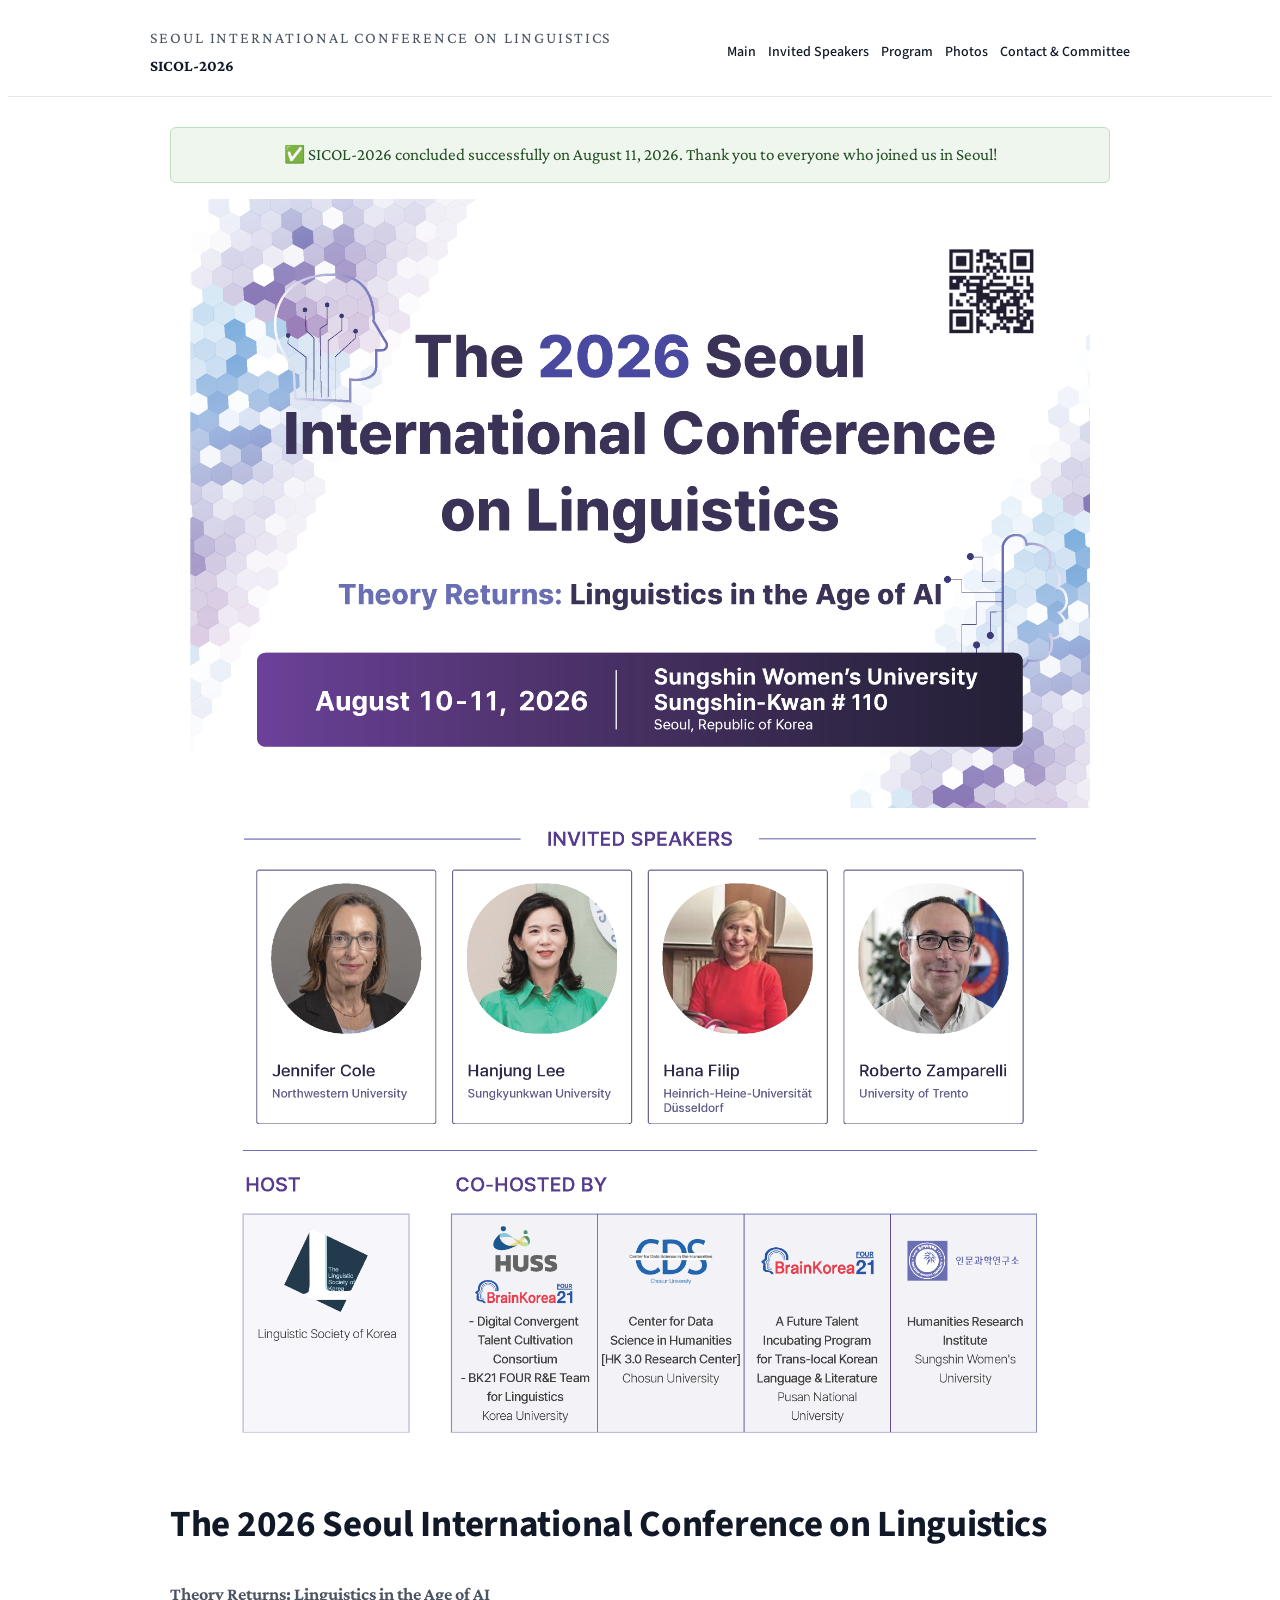
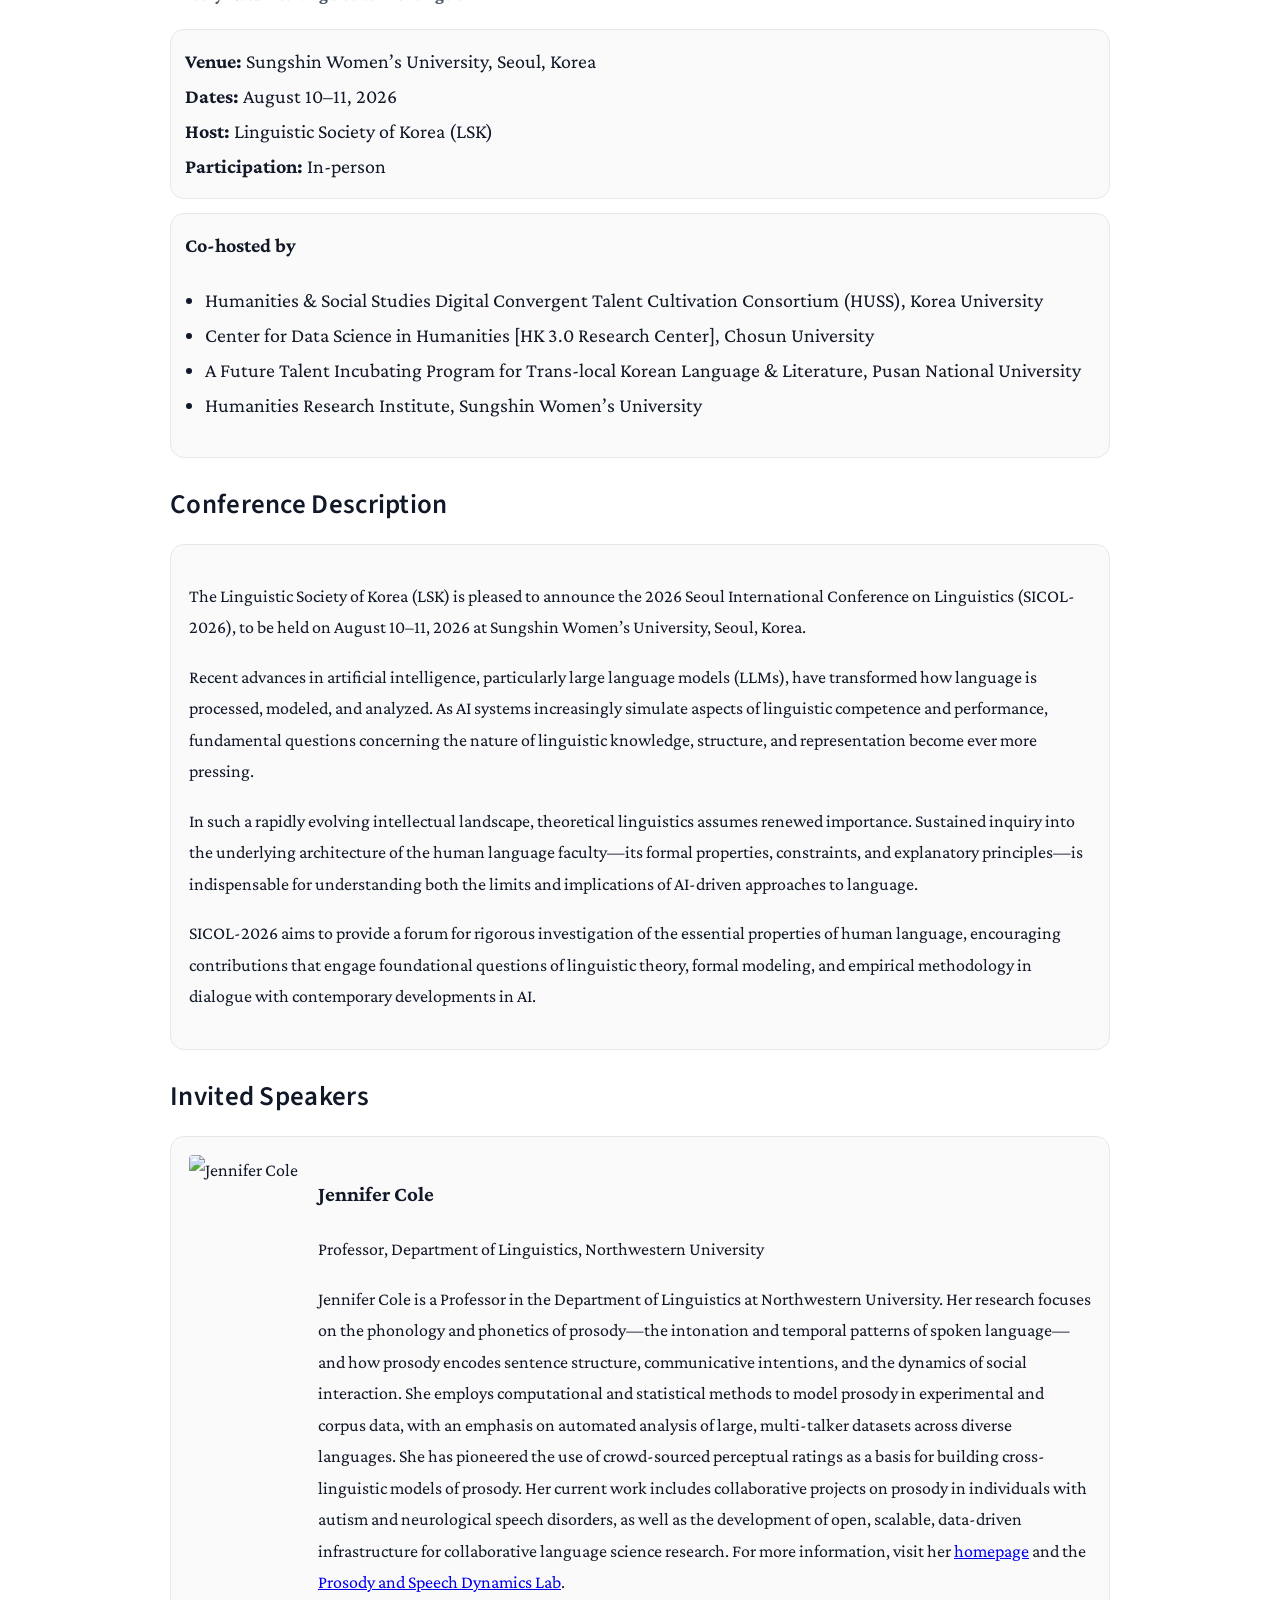
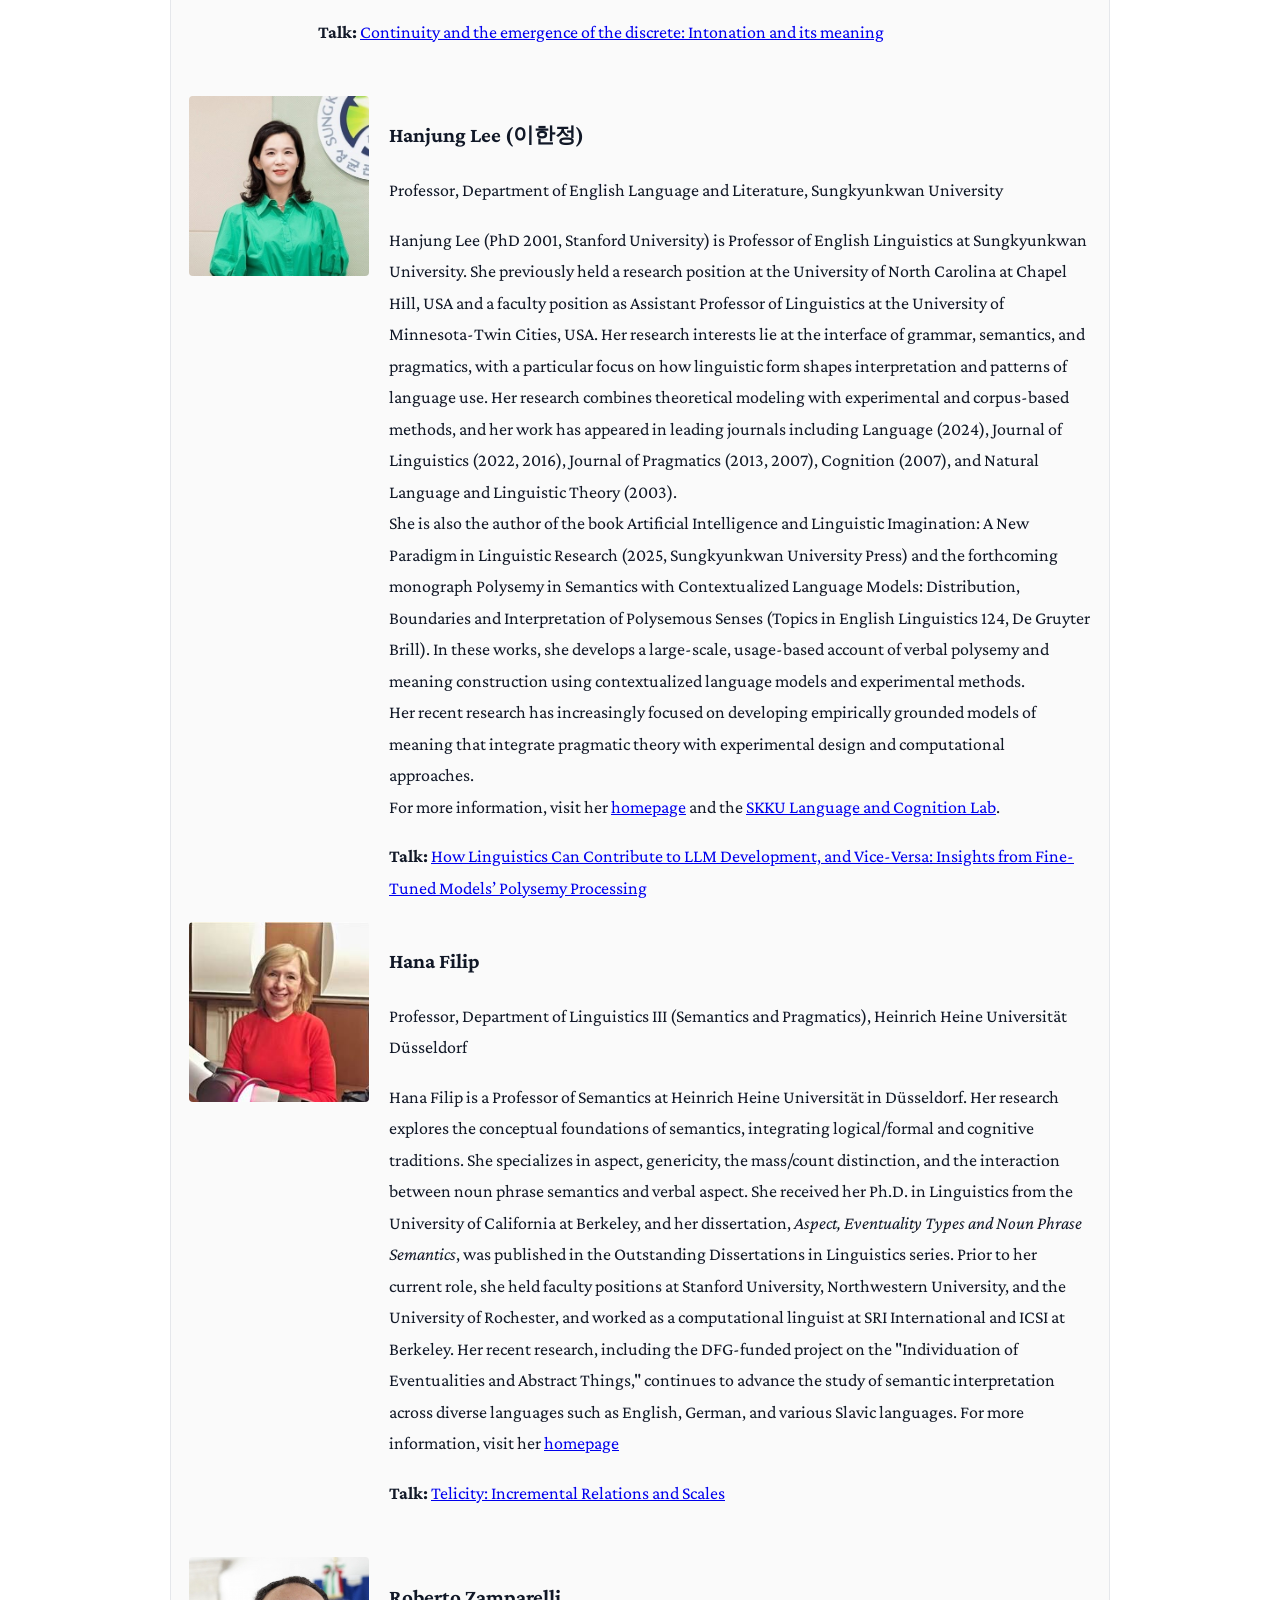
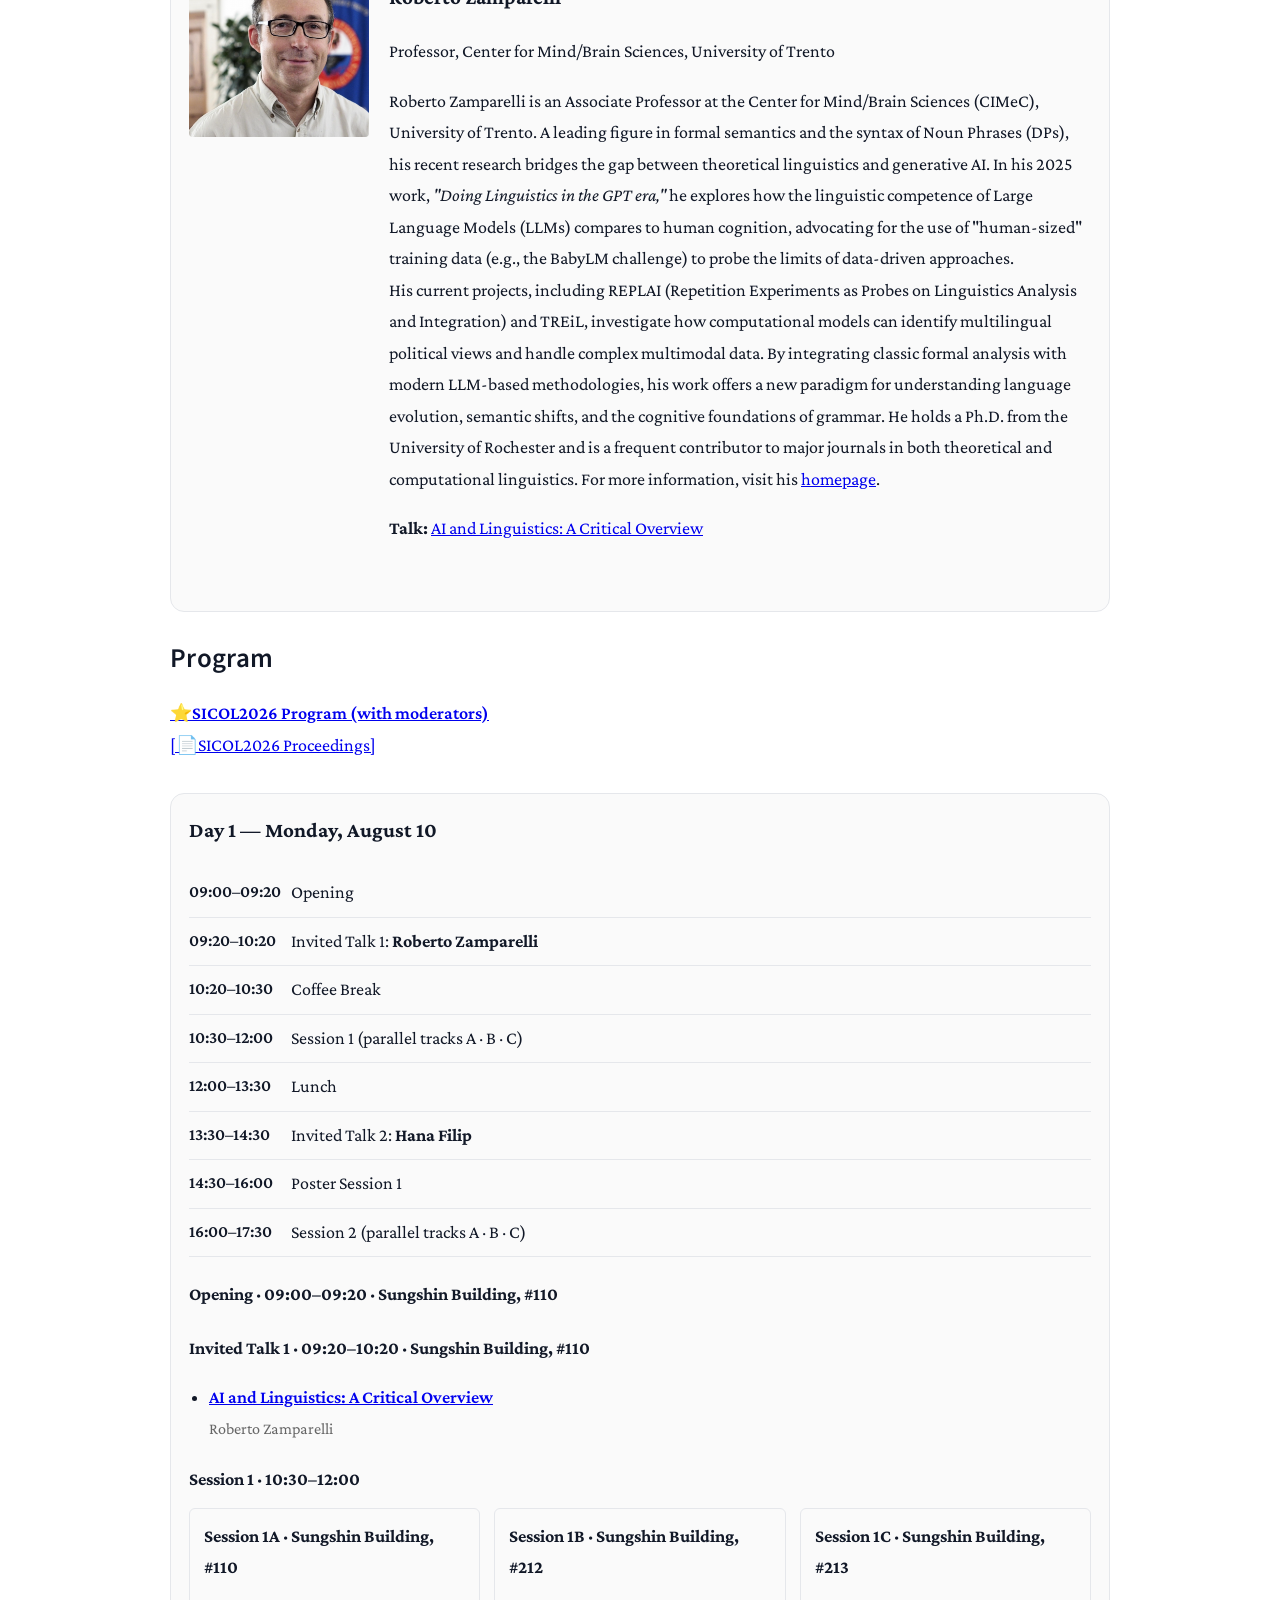
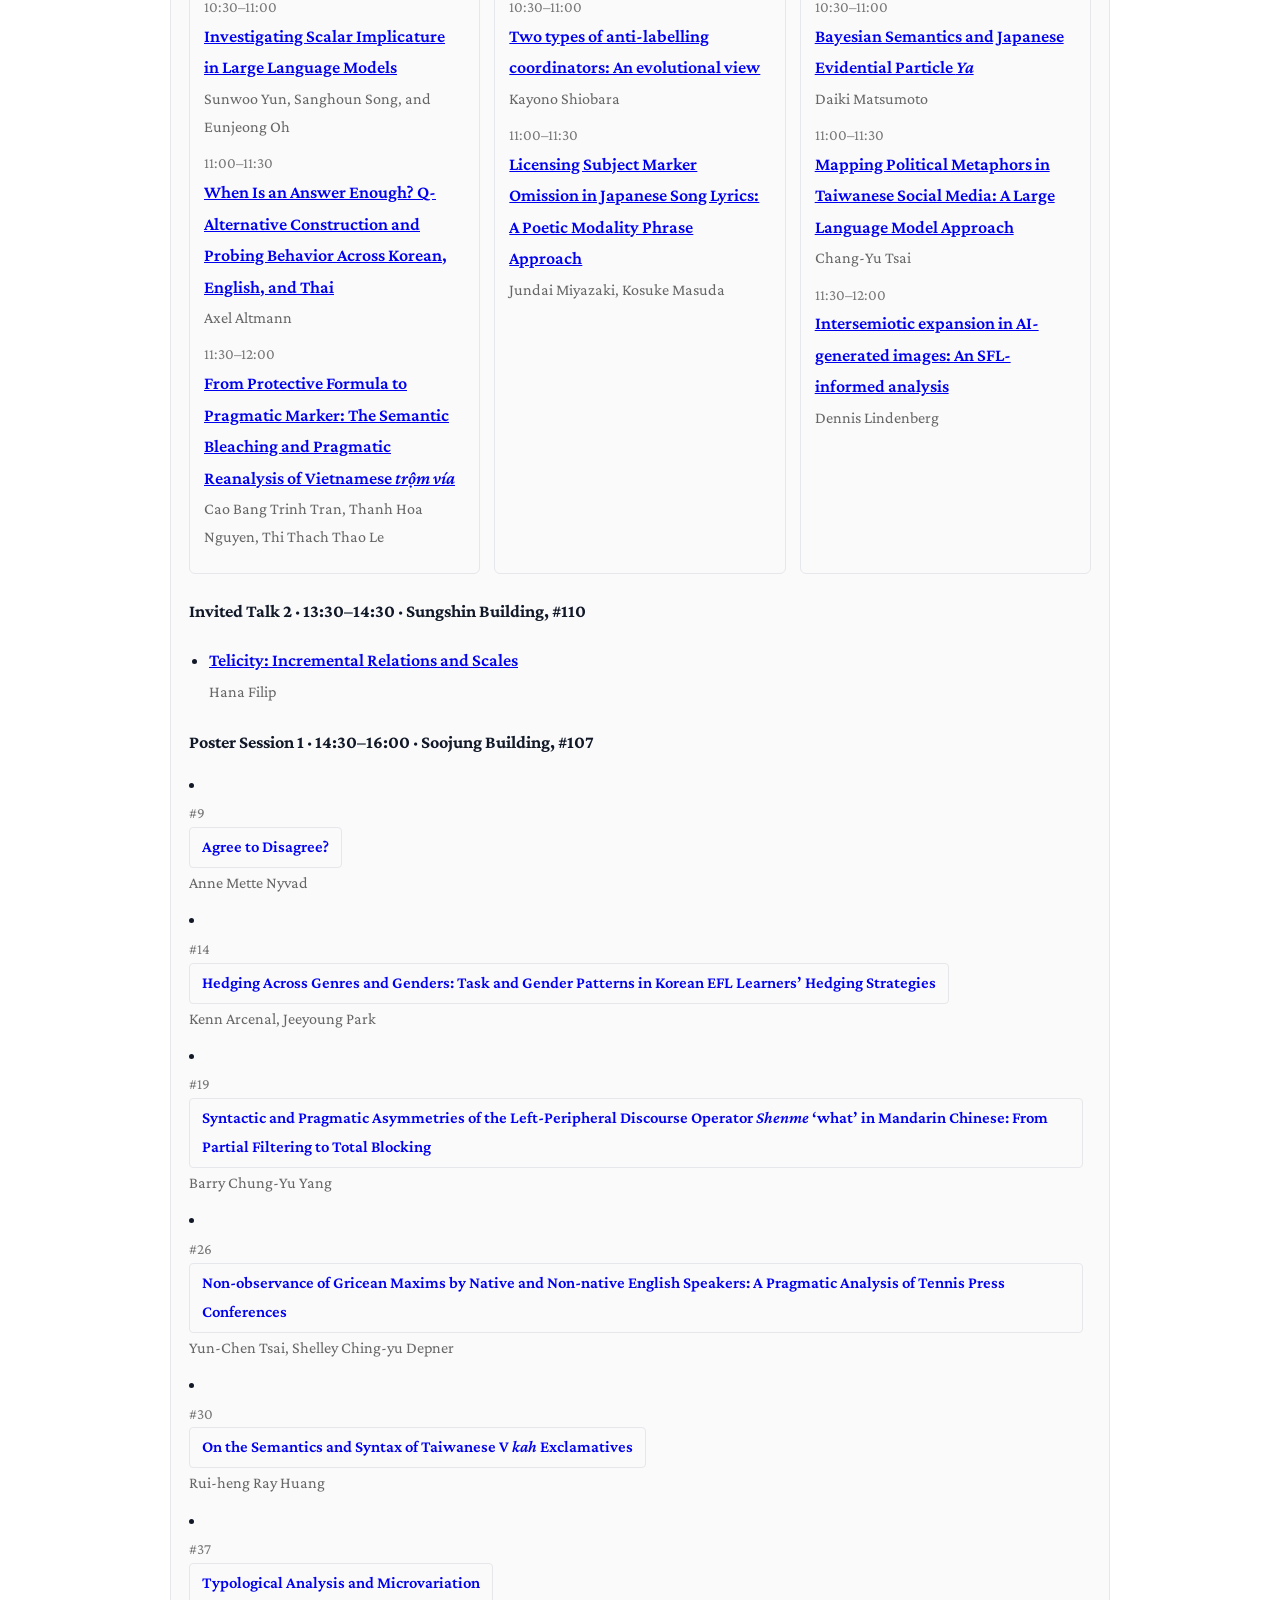
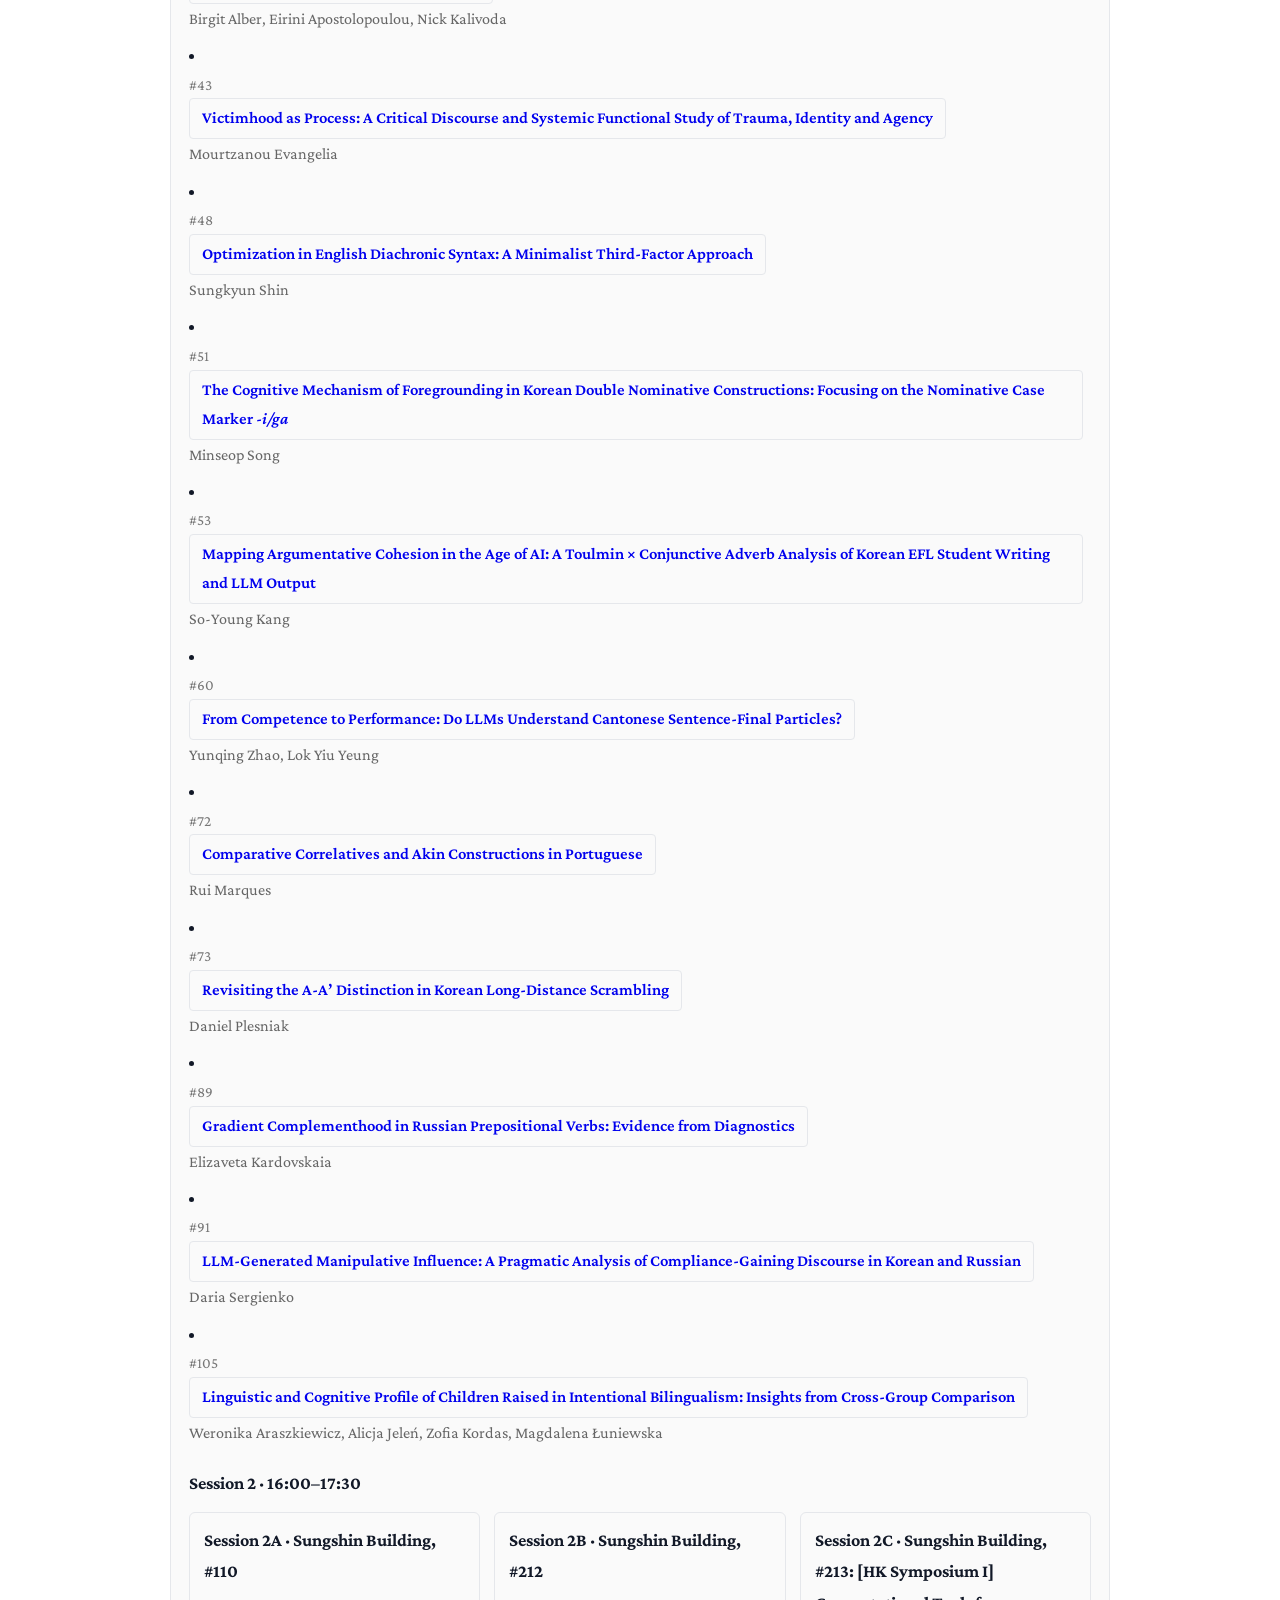
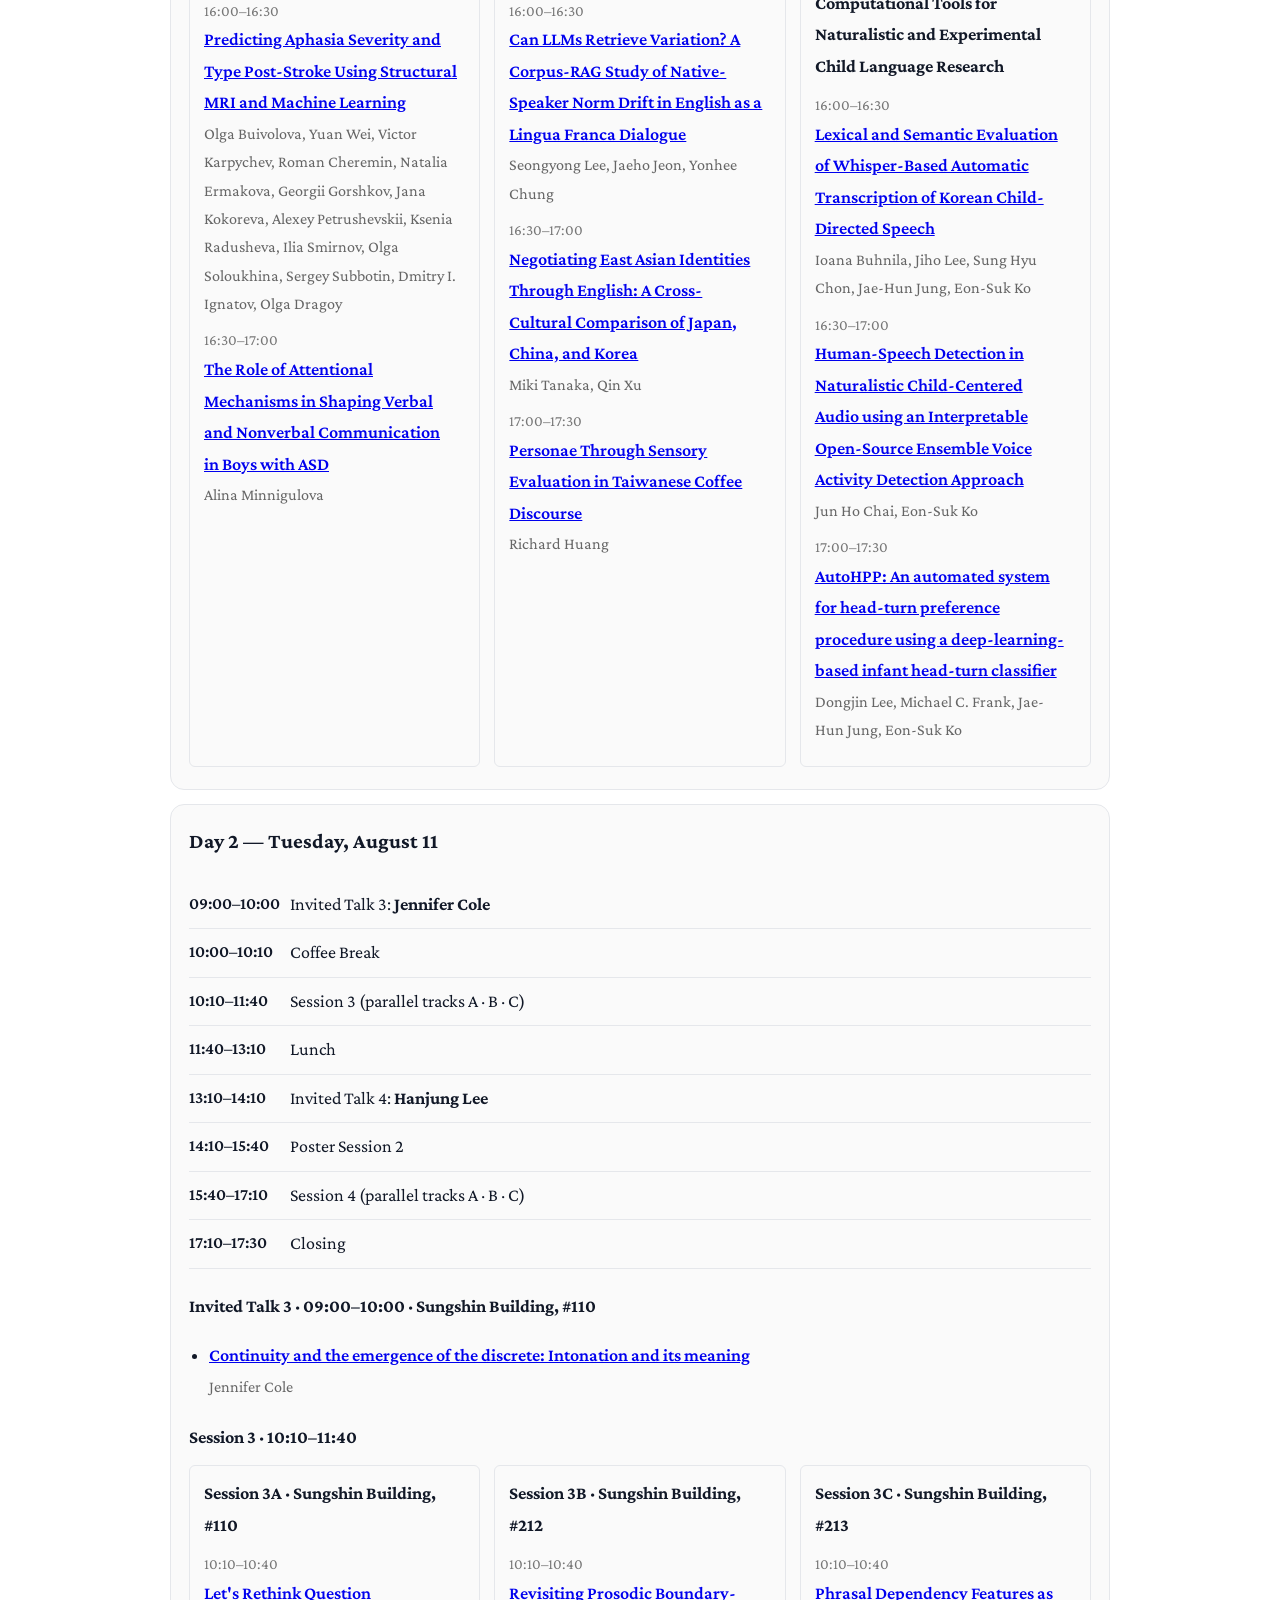
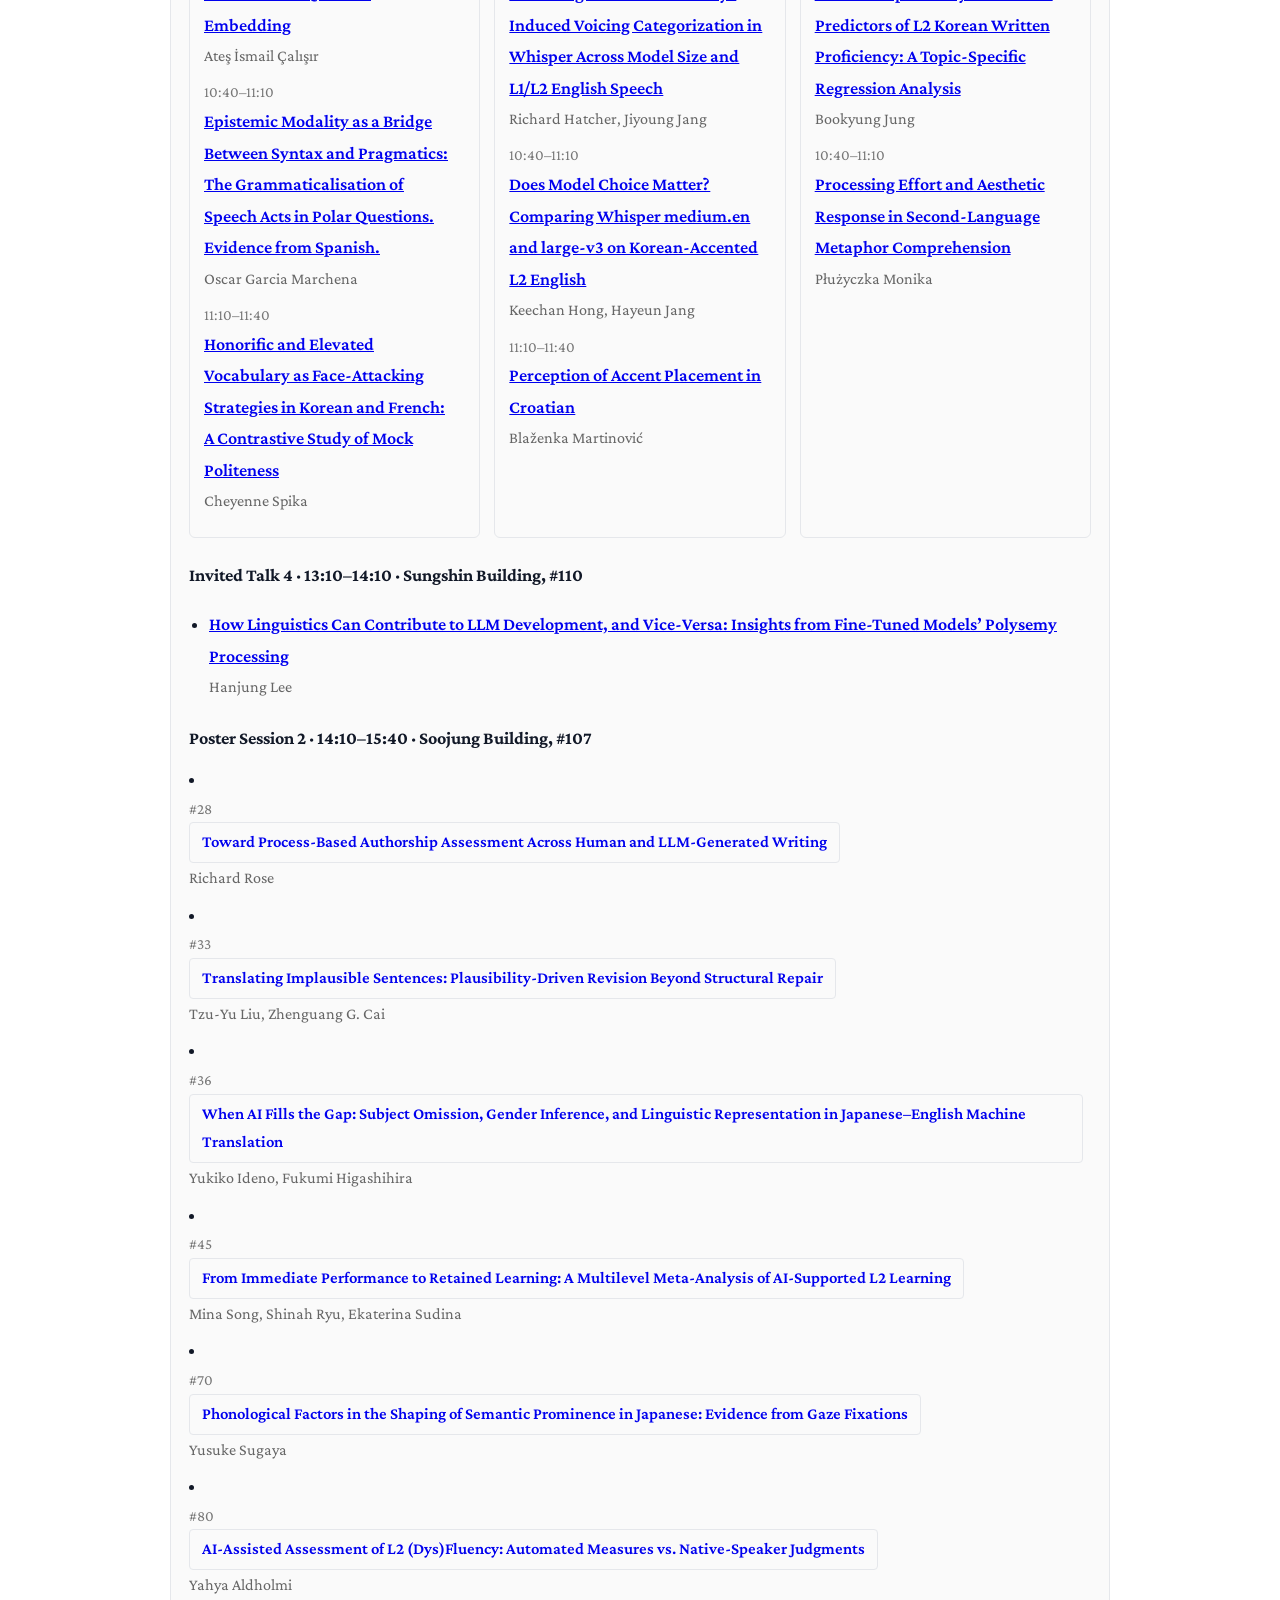
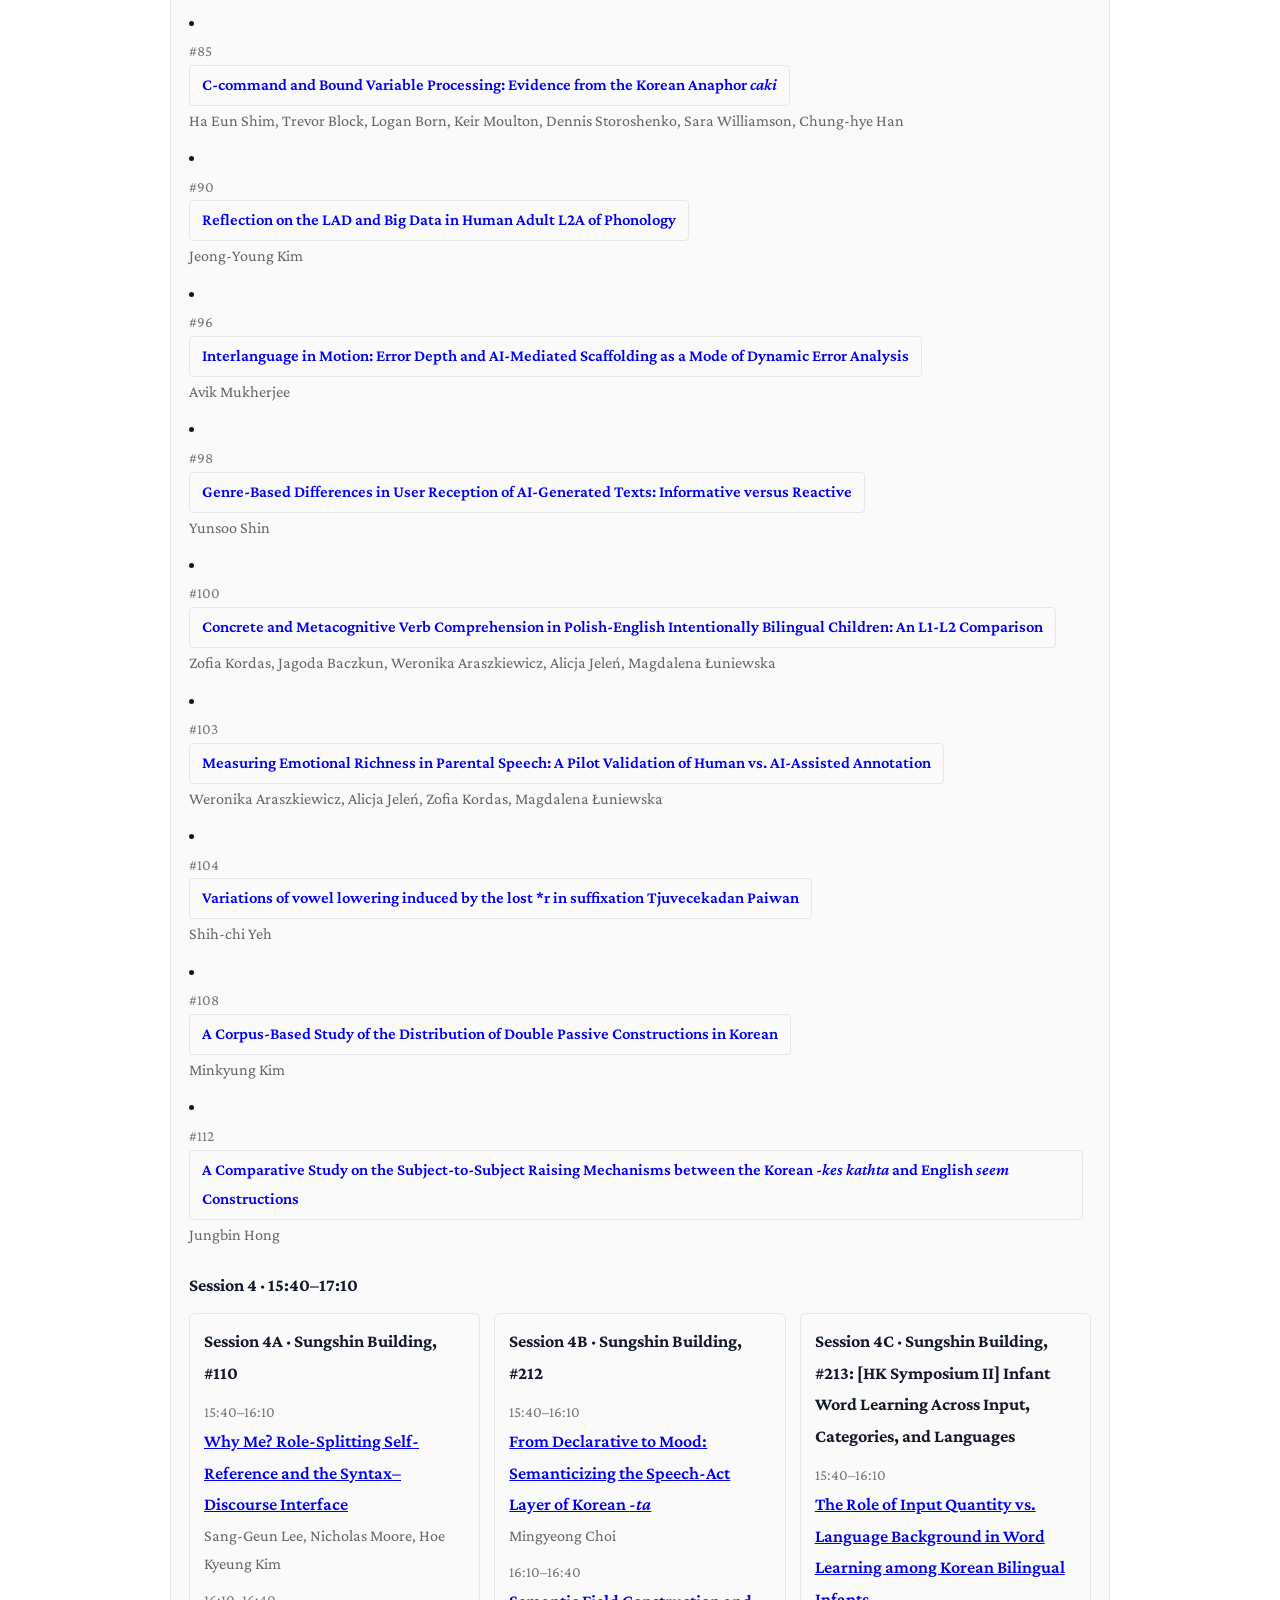
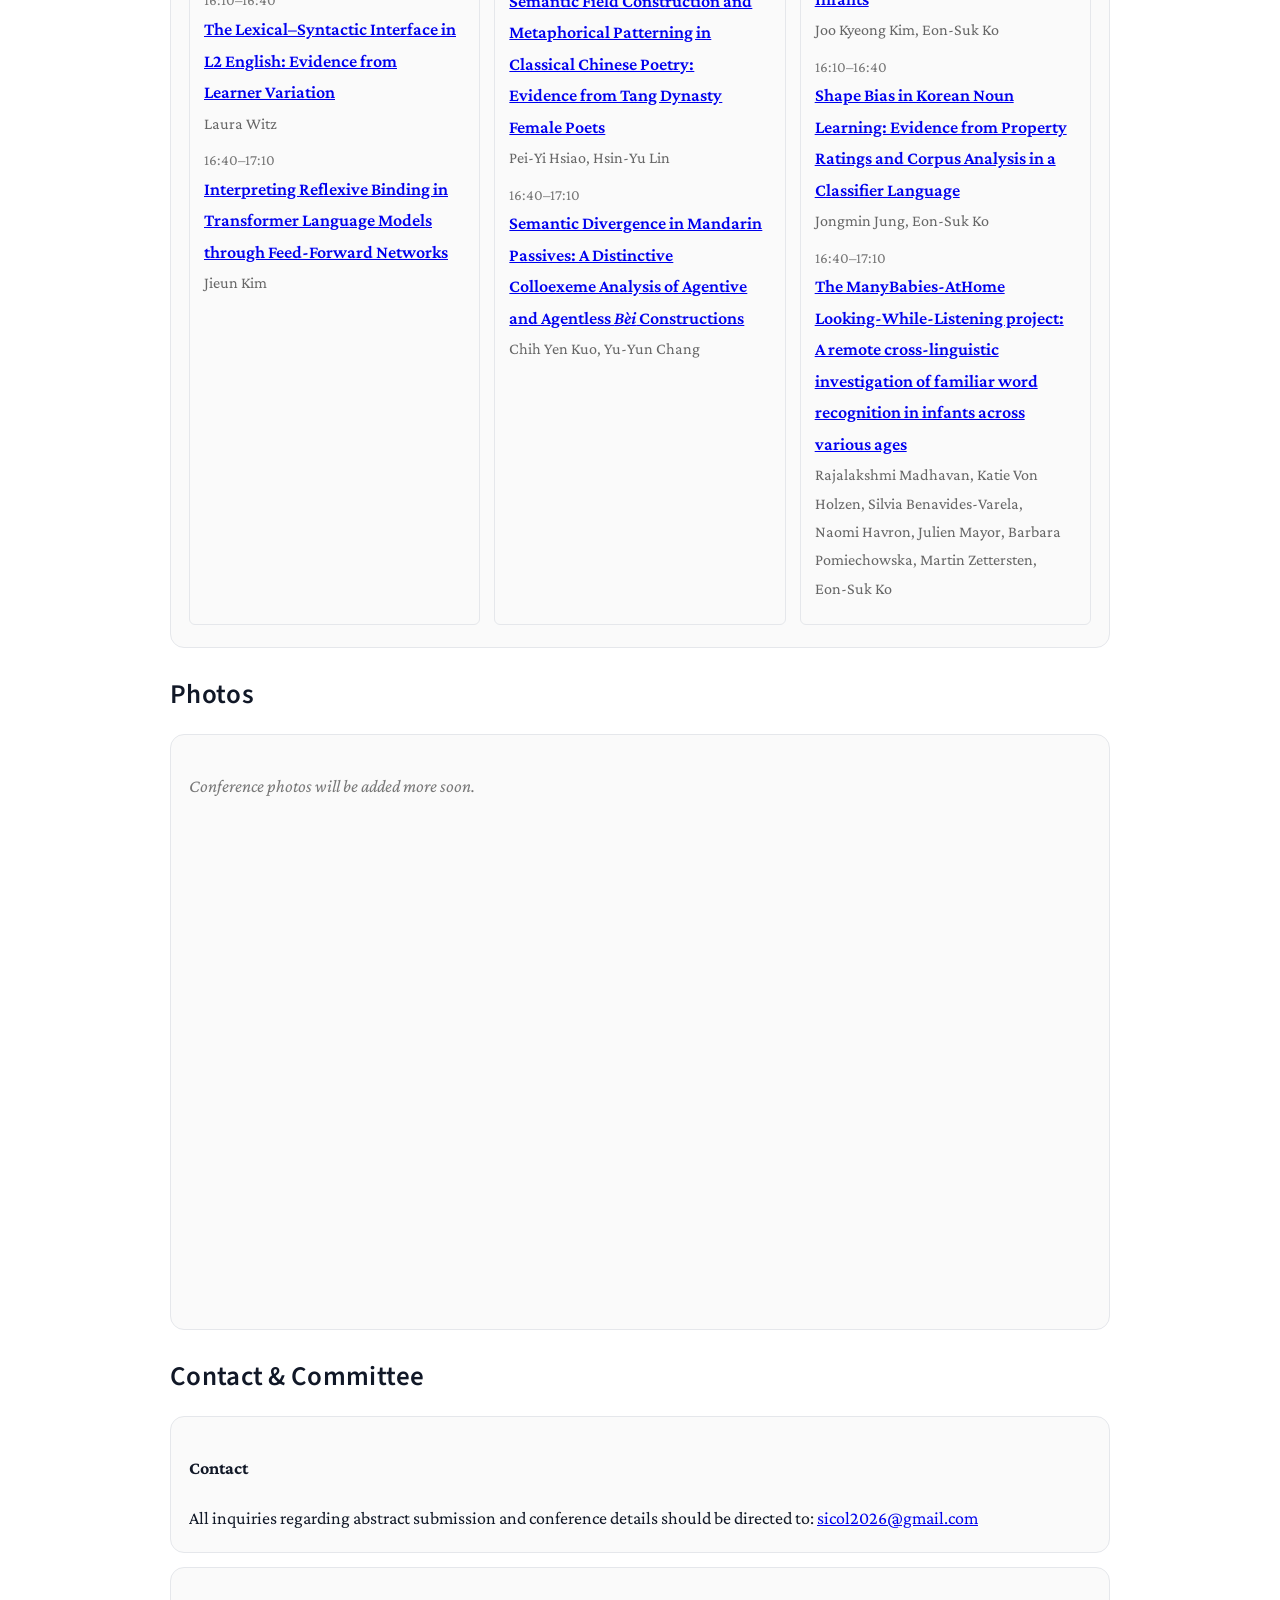
==== commit 9fa182e4: "Update index.html" ====
--- a/index.html
+++ b/index.html
@@ -20,6 +20,31 @@
   
   <!-- CSS -->
   <link rel="stylesheet" href="css/style.css">
+
+  <style>
+    .status-banner {
+      background: #eef6ee;
+      border: 1px solid #bfe0bf;
+      color: #234d23;
+      padding: 12px 16px;
+      border-radius: 6px;
+      margin: 16px 0;
+      font-size: 0.95em;
+      text-align: center;
+    }
+    .closed-banner {
+      background: #f5f5f5;
+      border: 1px solid #ddd;
+      color: #555;
+      padding: 12px 16px;
+      border-radius: 6px;
+      font-size: 0.95em;
+    }
+    .photos-placeholder {
+      color: #777;
+      font-style: italic;
+    }
+  </style>
   
 </head>
 
@@ -50,17 +75,19 @@
 <main class="wrap">
 
   <!-- MAIN -->
+  
   <section id="main" class="hero">
+    
+    <div class="status-banner">
+      ✅ SICOL-2026 concluded successfully on August 11, 2026. Thank you to everyone who joined us in Seoul!
+    </div>
+    
     <div class="main-logo">
       <img src="poster_simple.png" alt="SICOL 2026 Poster">
     </div>
 
     <h1>The 2026 Seoul International Conference on Linguistics</h1>
     <p class="subtitle"><strong>Theory Returns: Linguistics in the Age of AI</strong></p>
-
-    <div class="status-banner">
-      ✅ SICOL-2026 concluded successfully on August 11, 2026. Thank you to everyone who joined us in Seoul!
-    </div>
     
     <div class="meta">
       <div><strong>Venue:</strong> Sungshin Women’s University, Seoul, Korea</div>
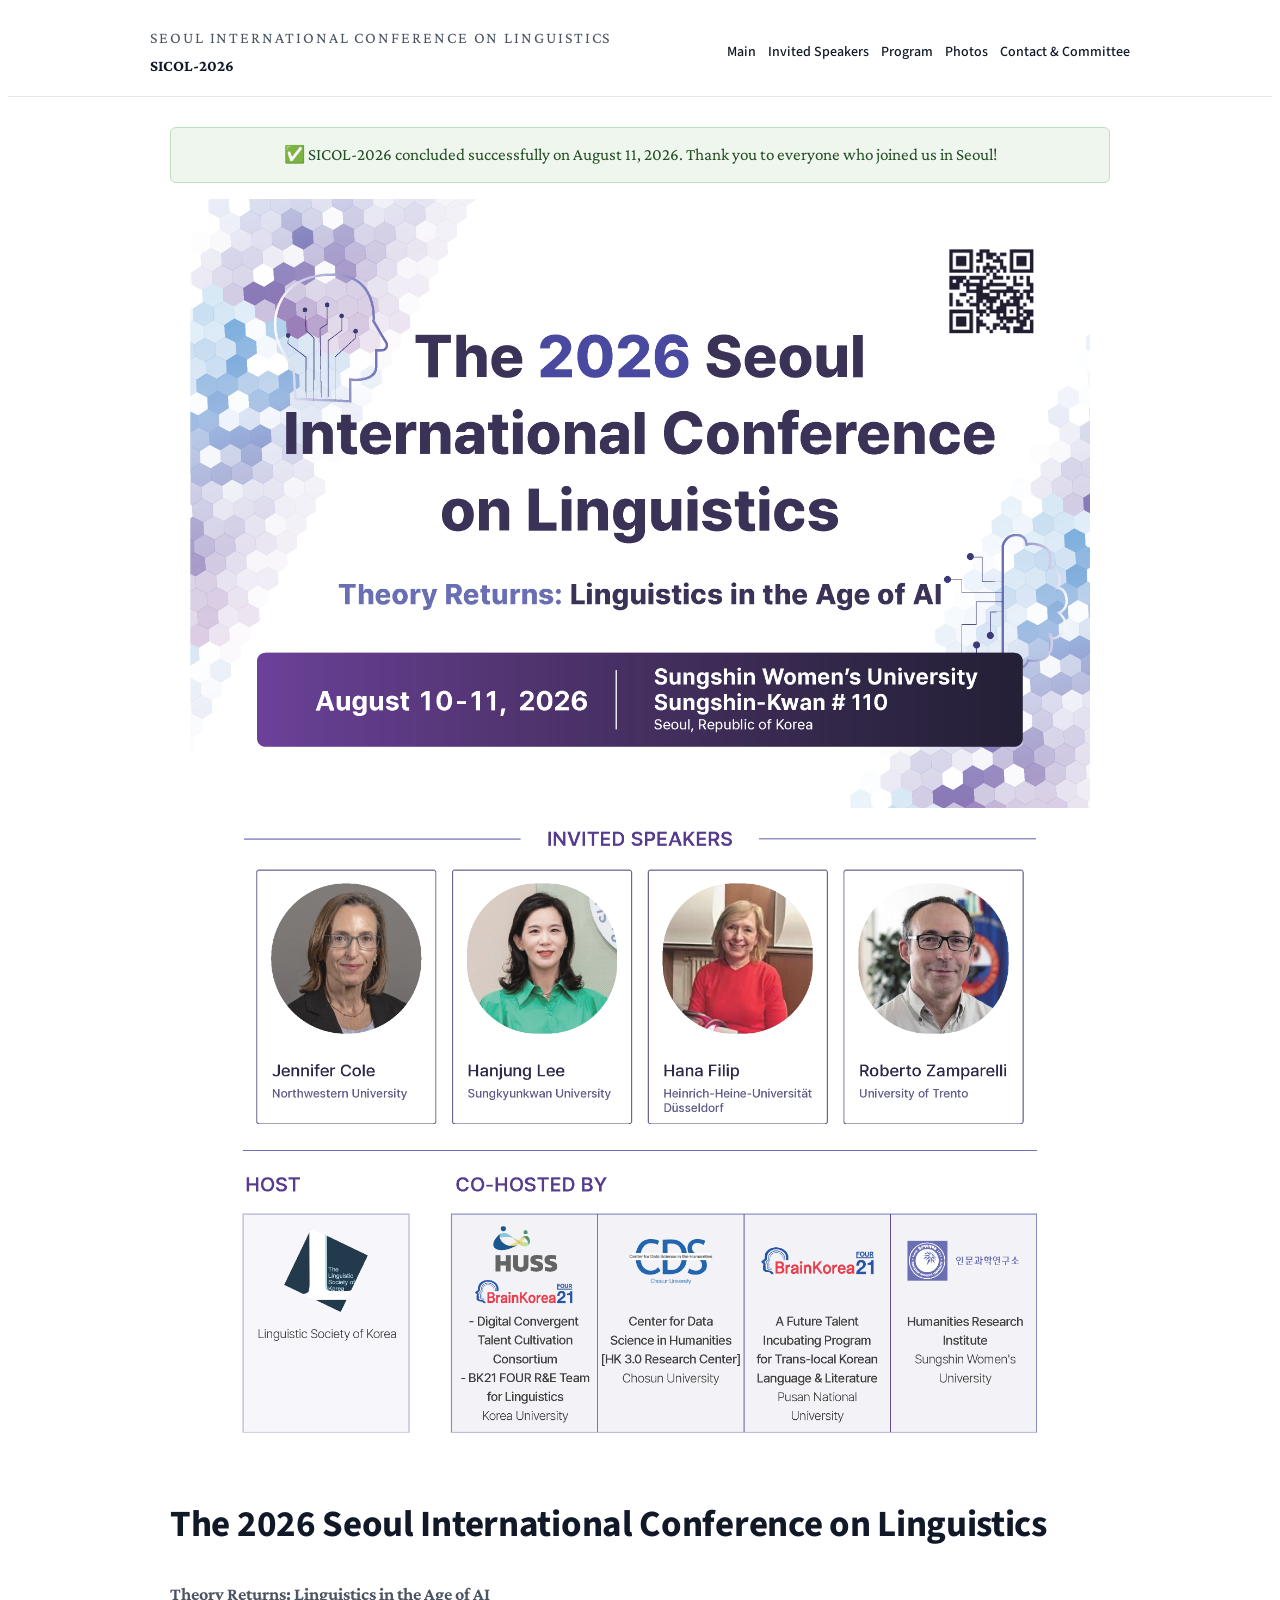
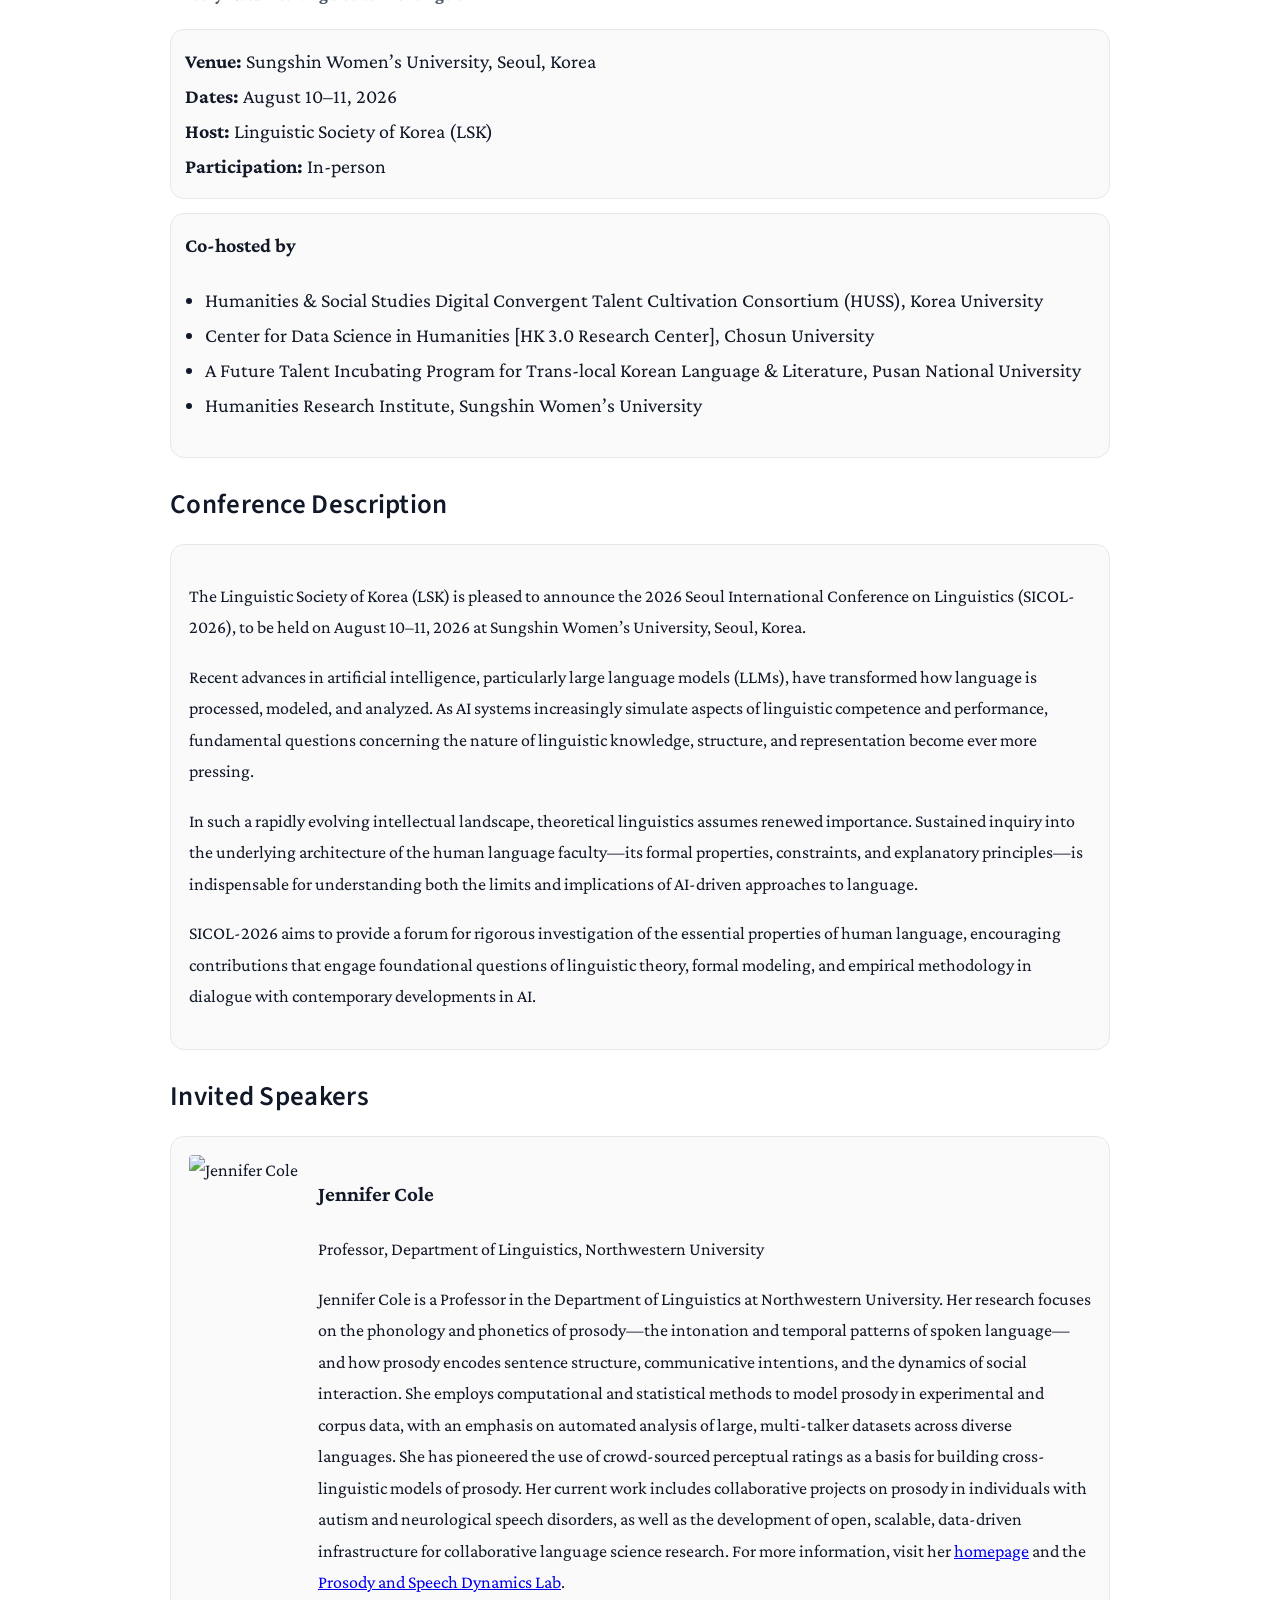
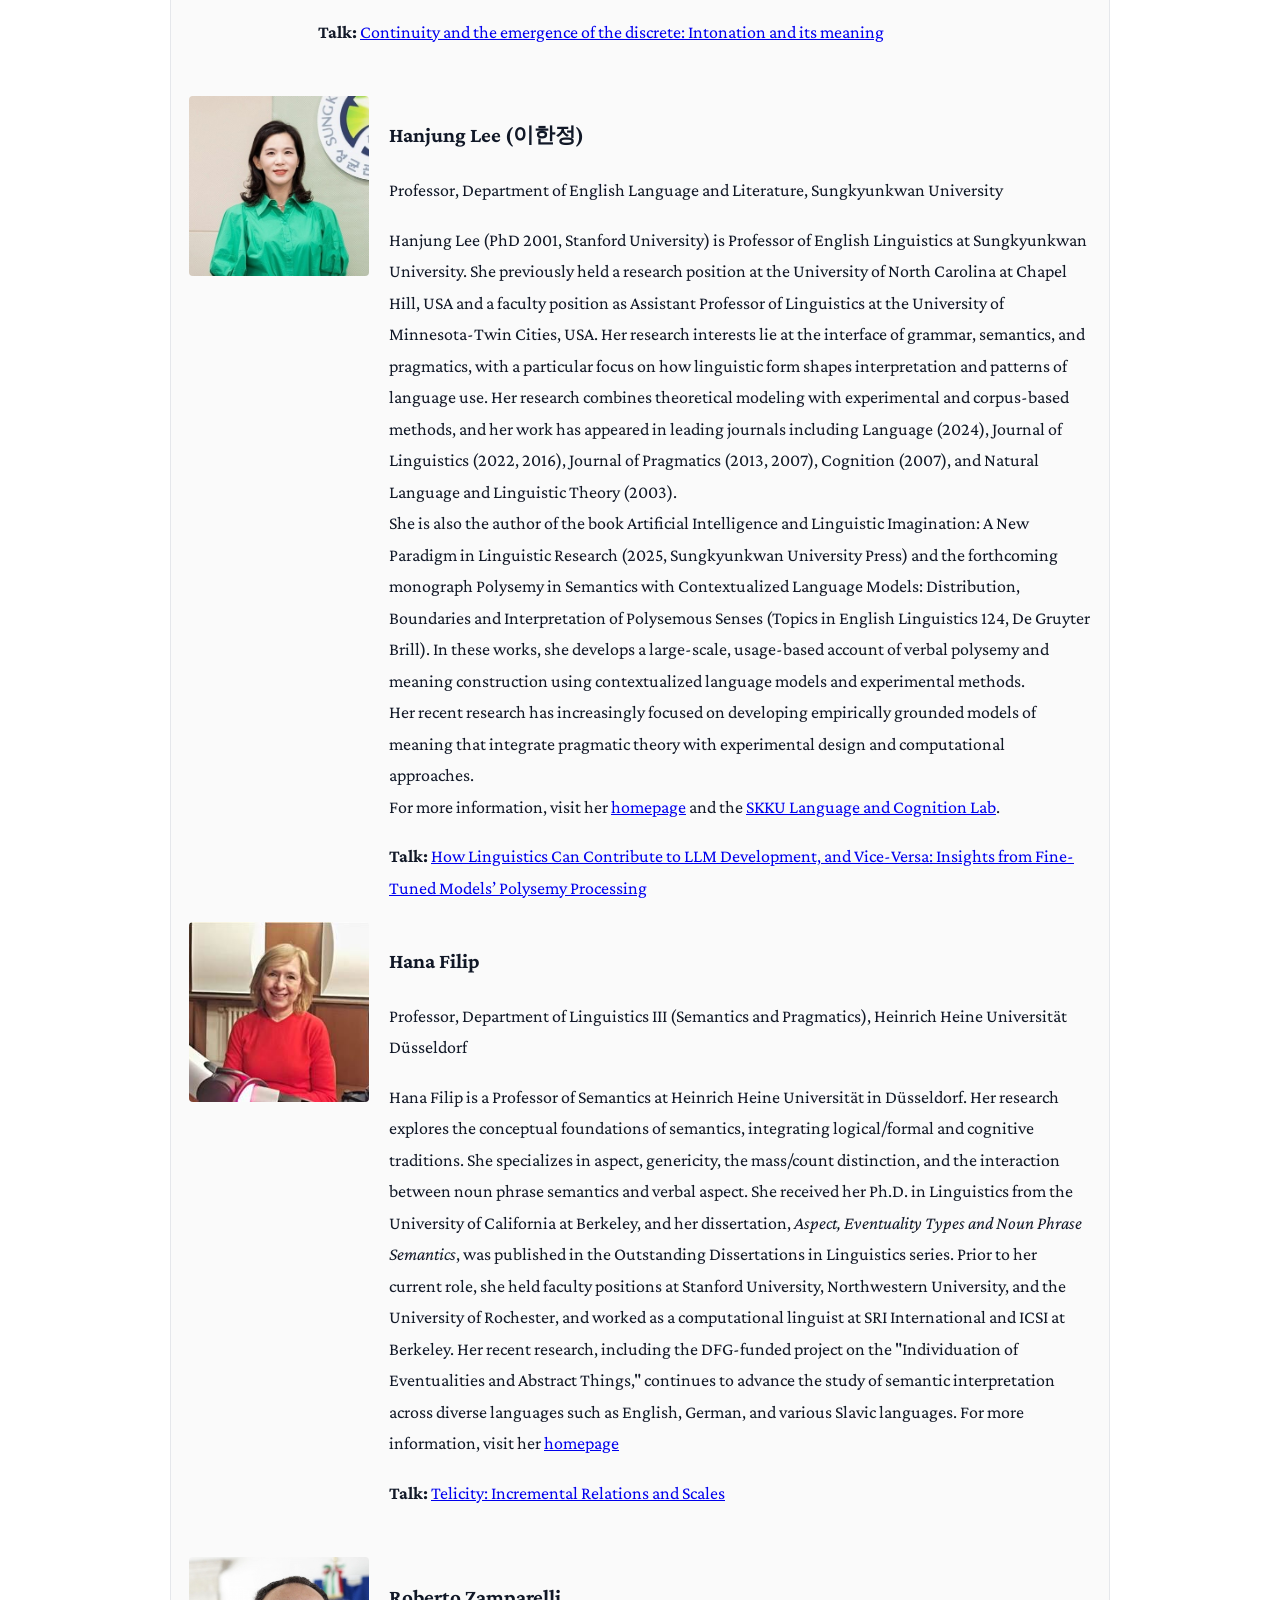
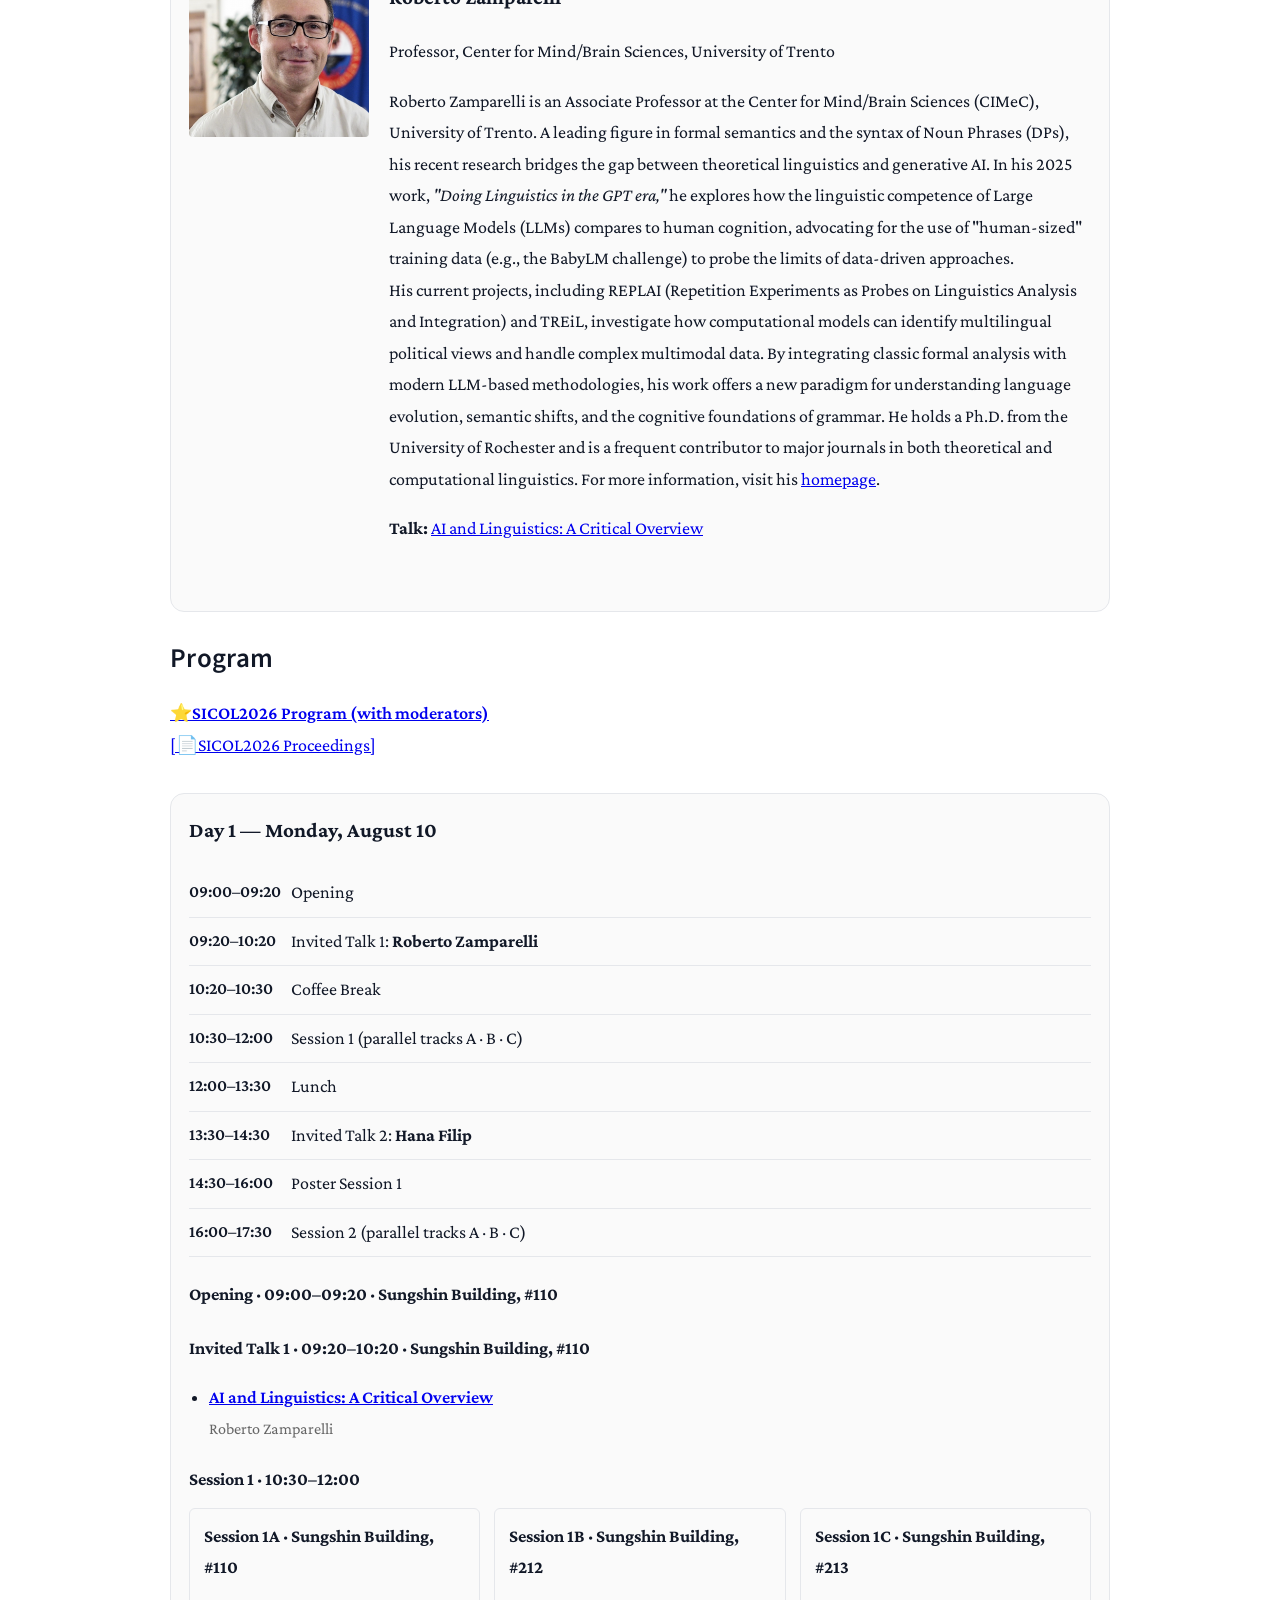
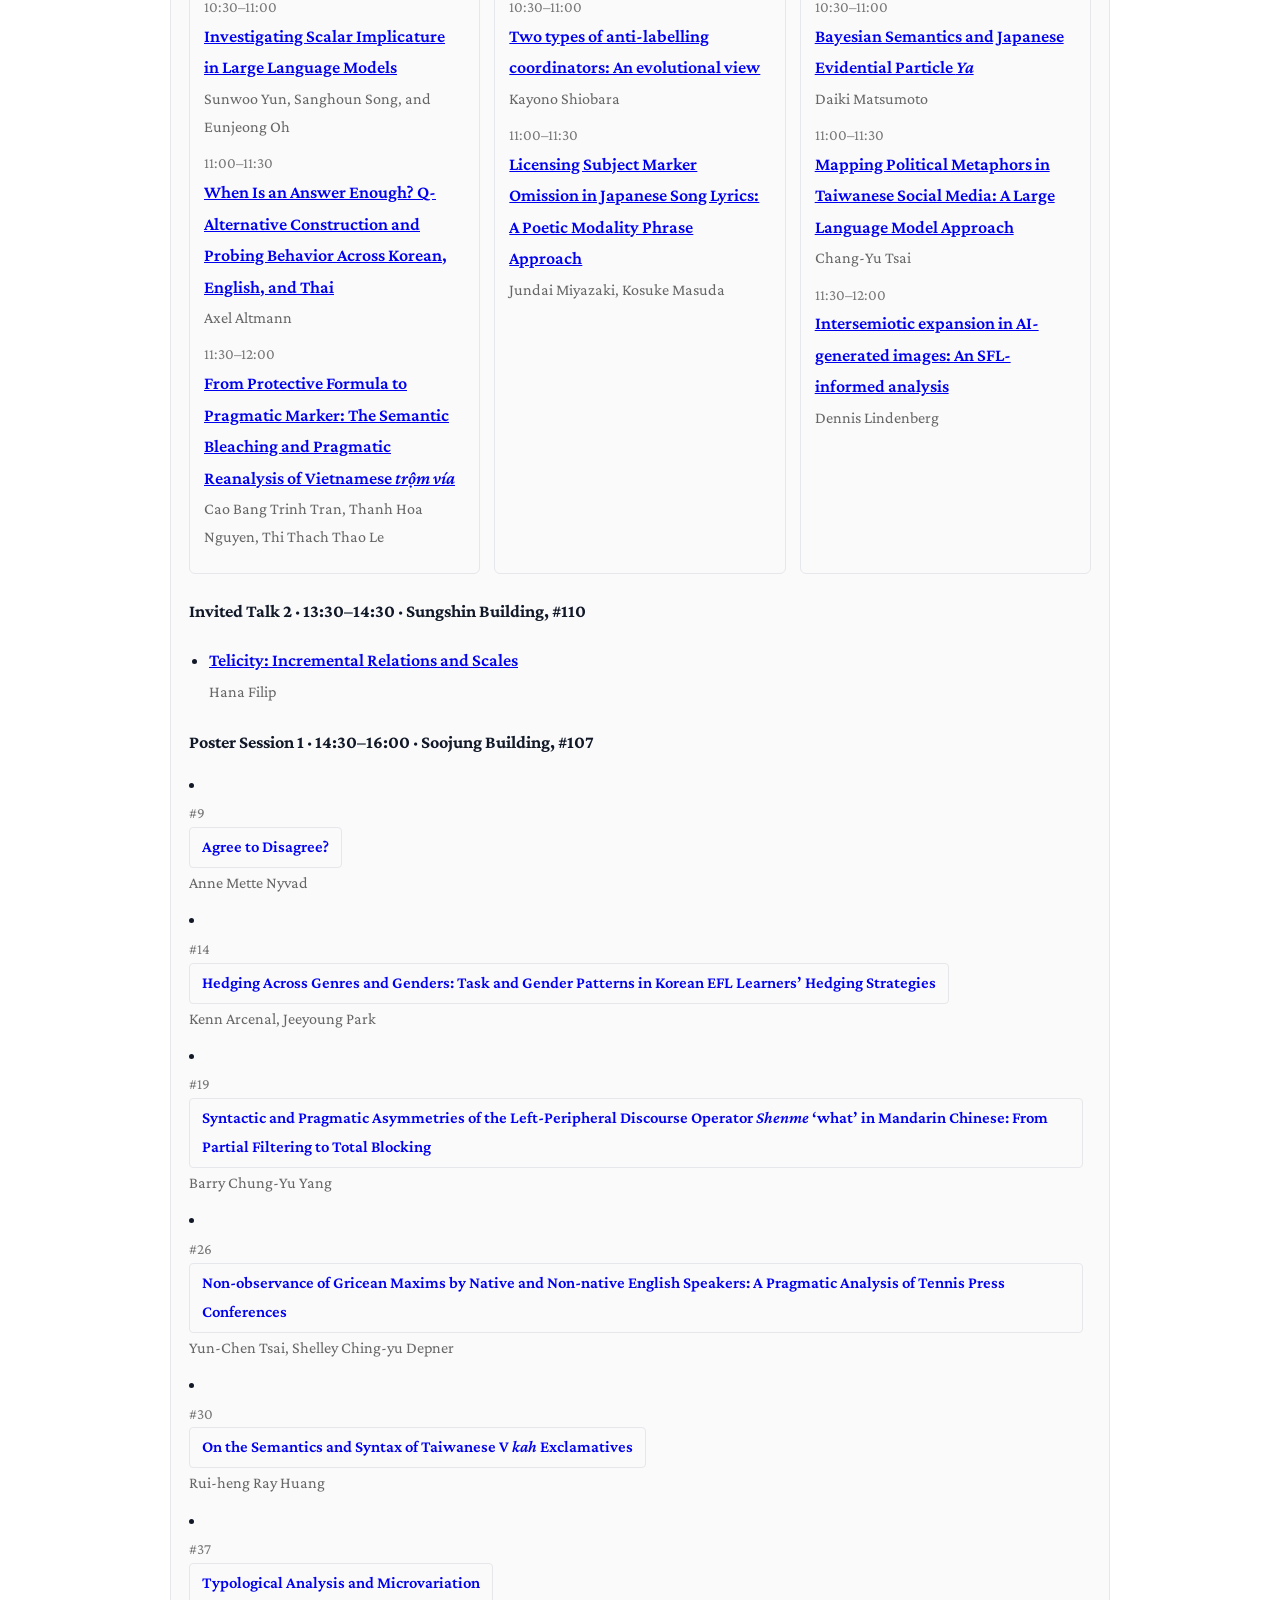
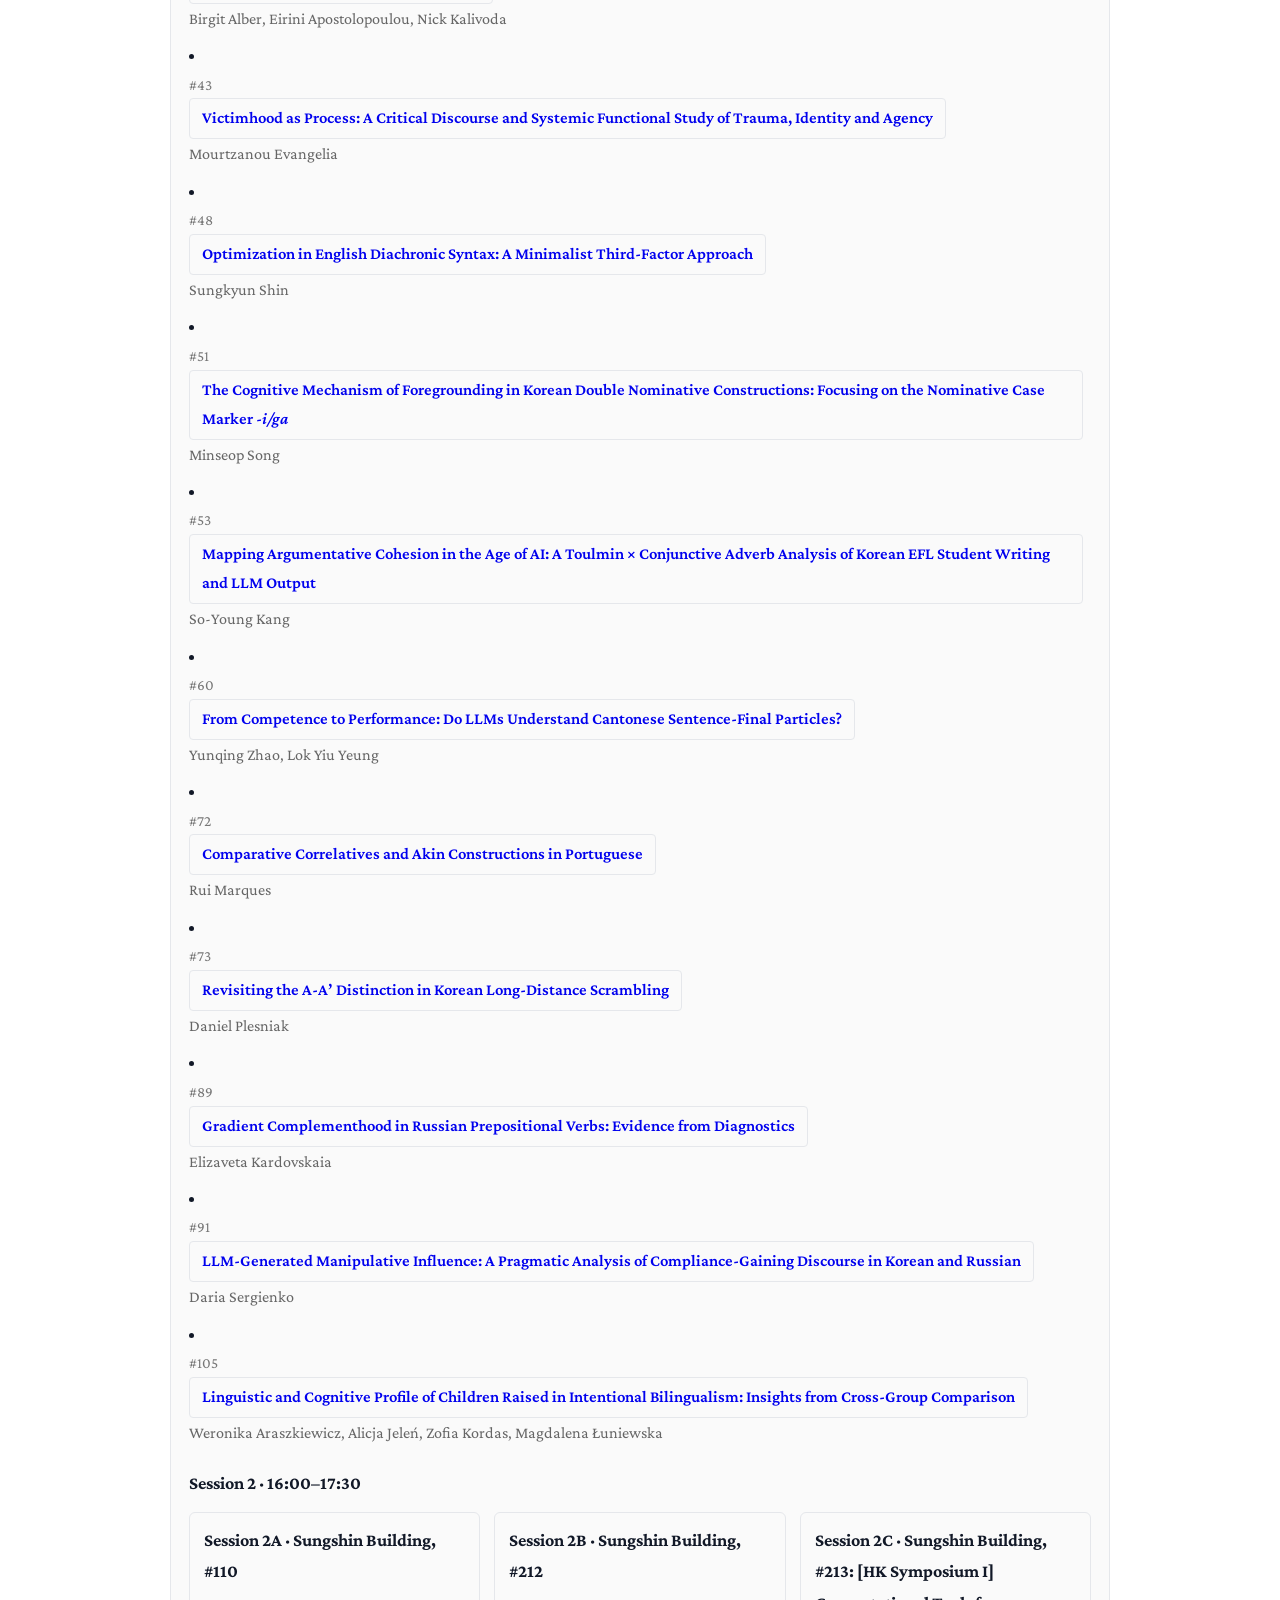
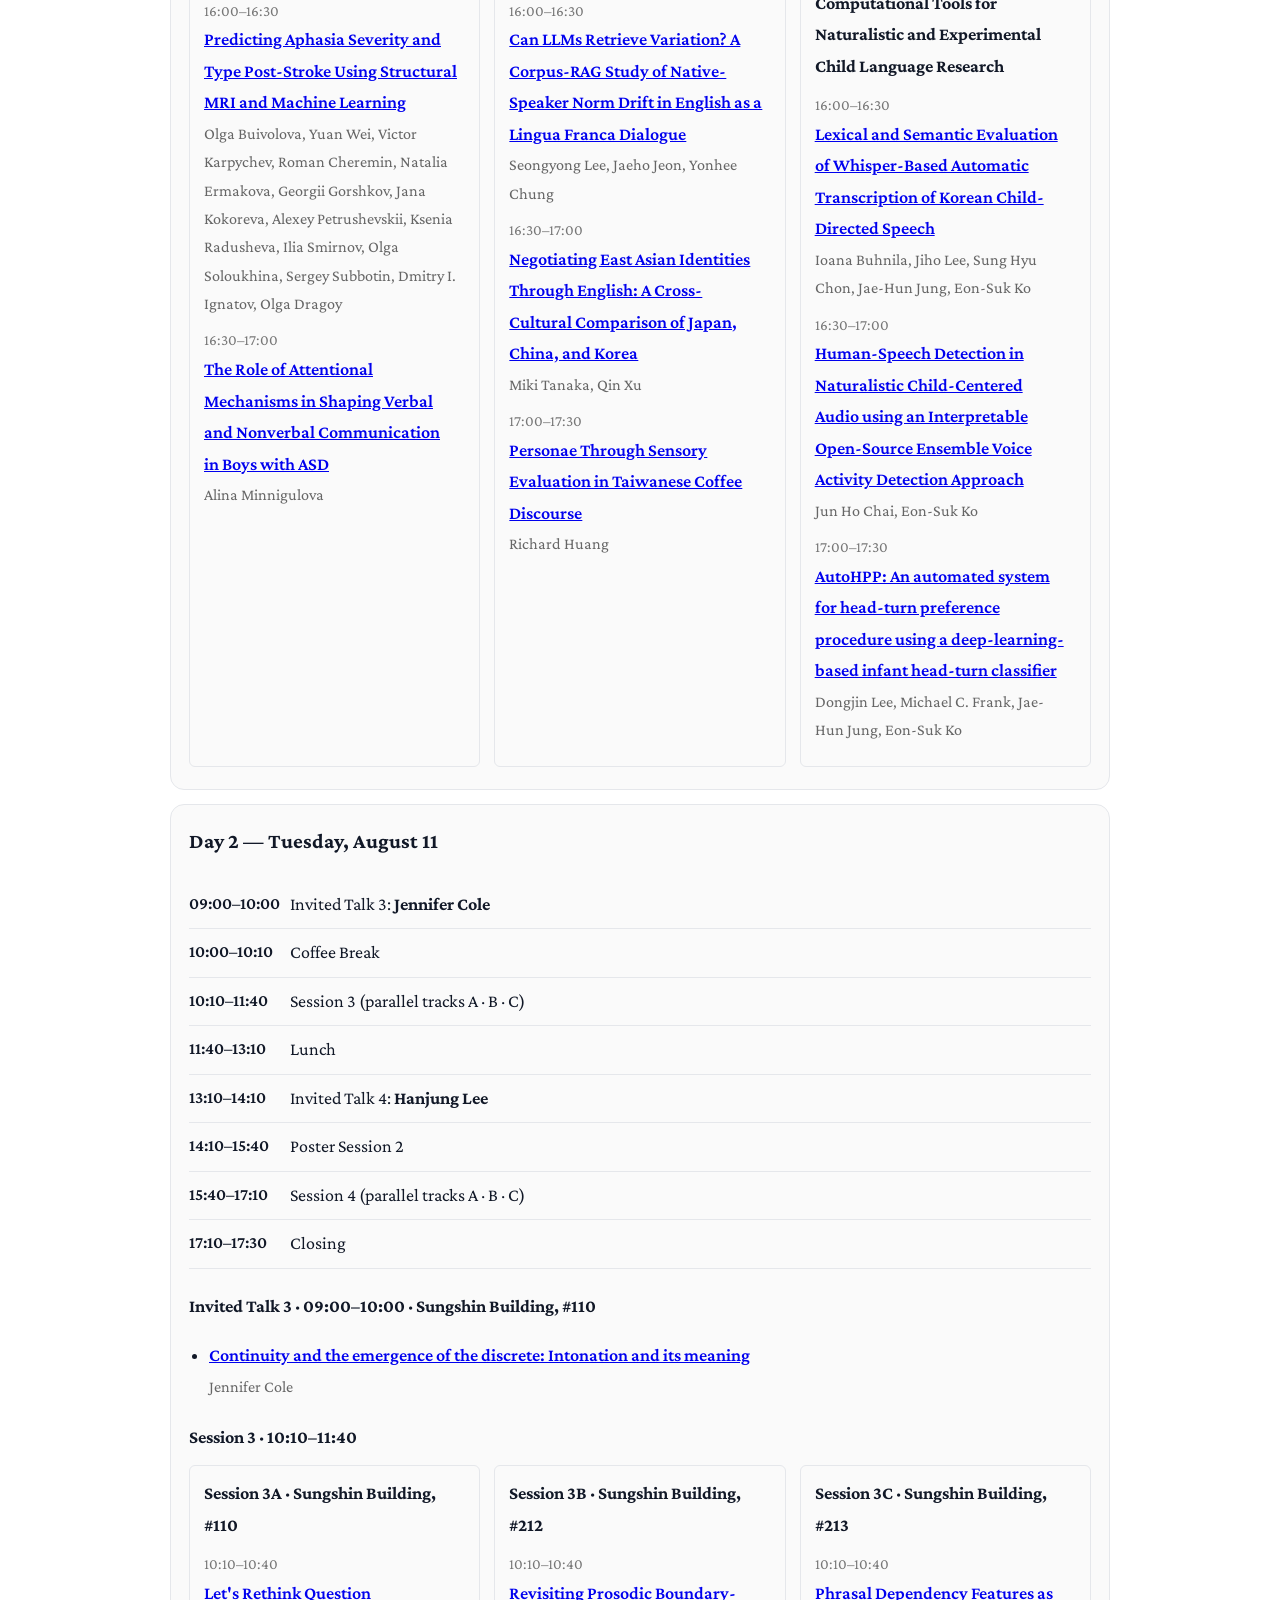
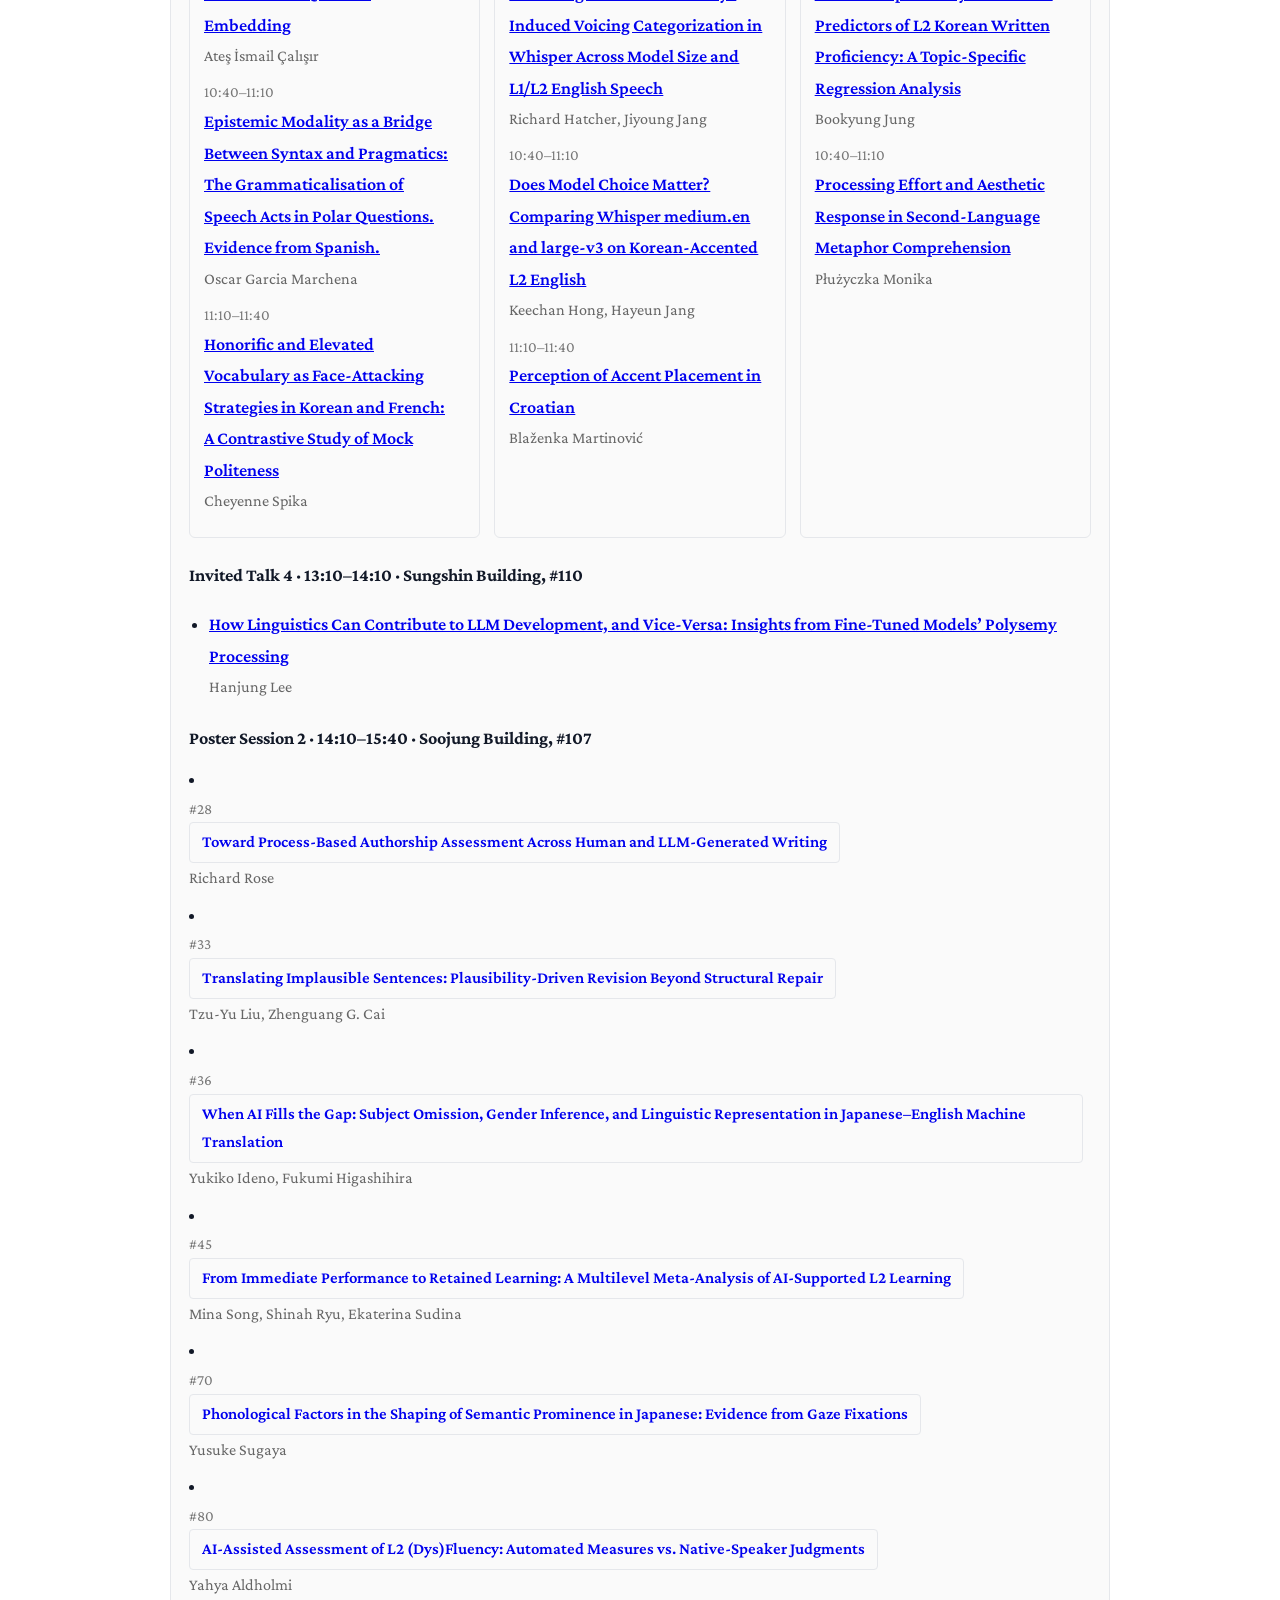
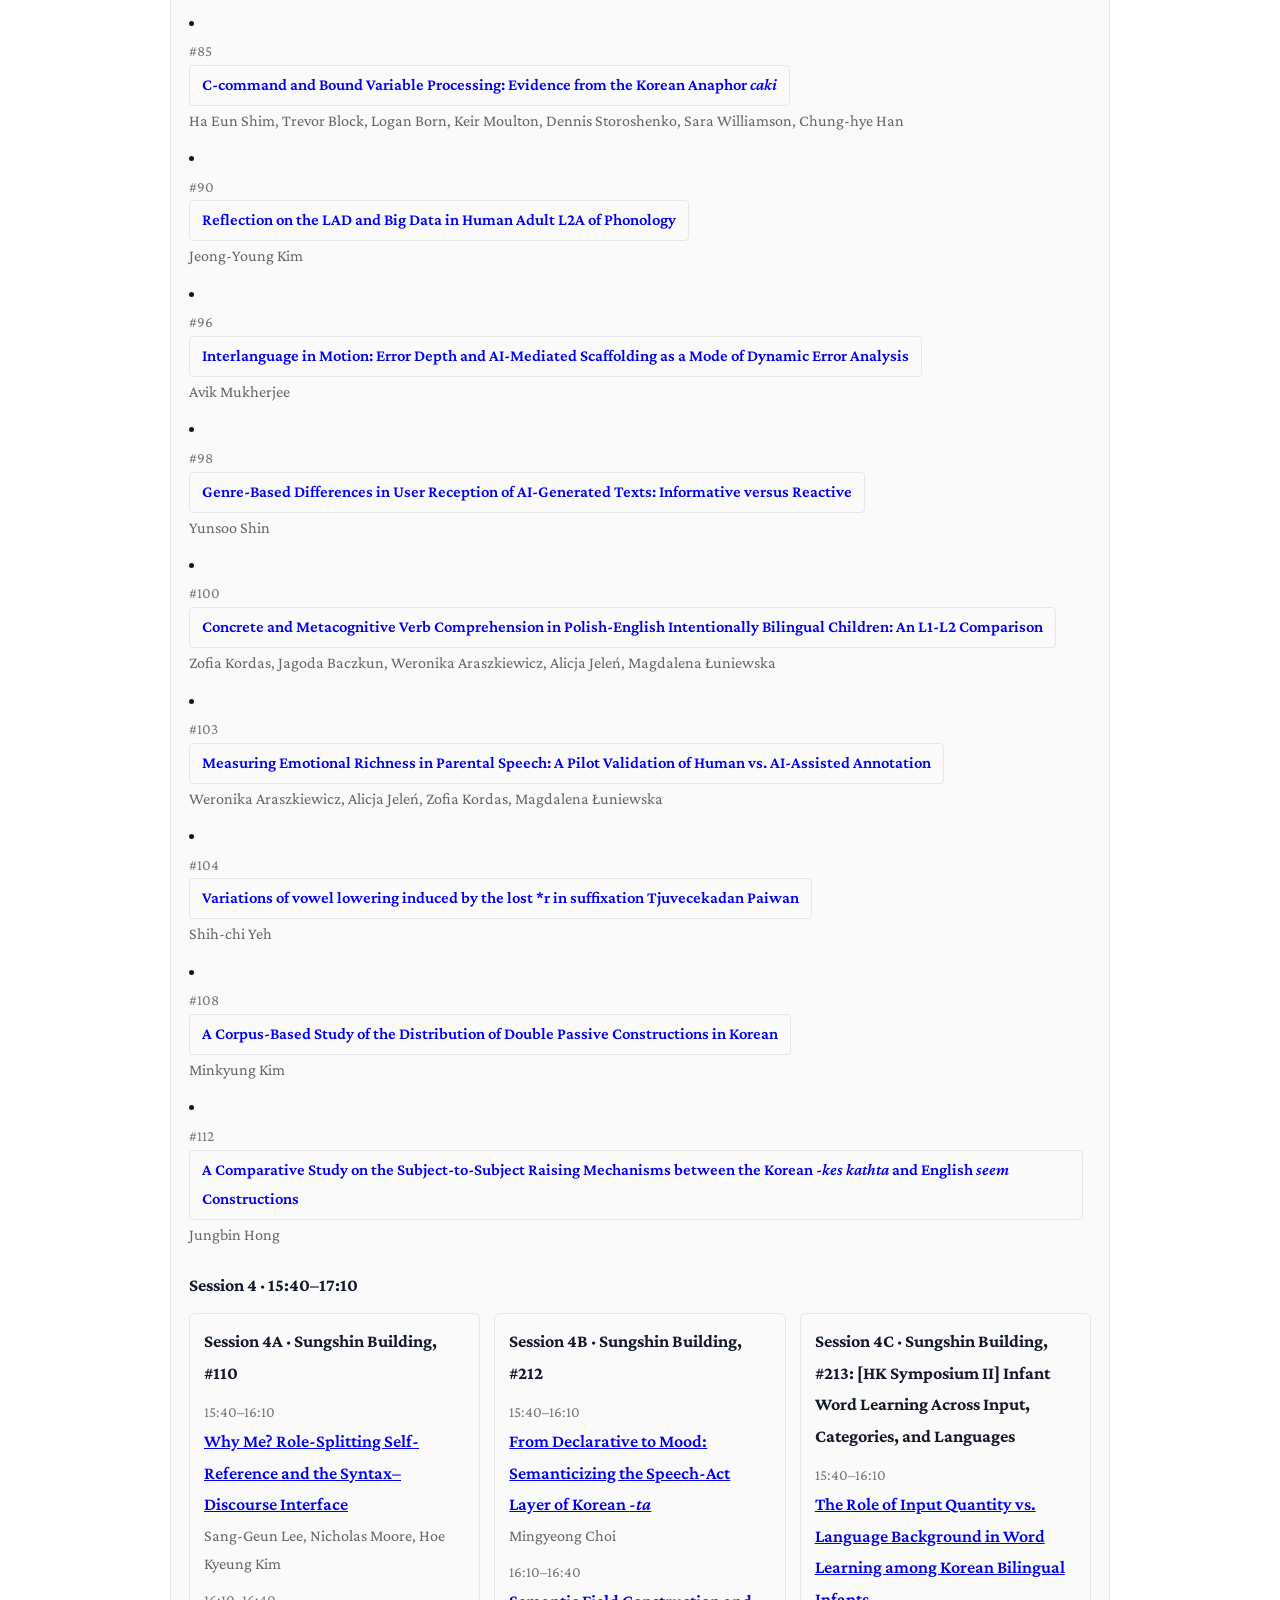
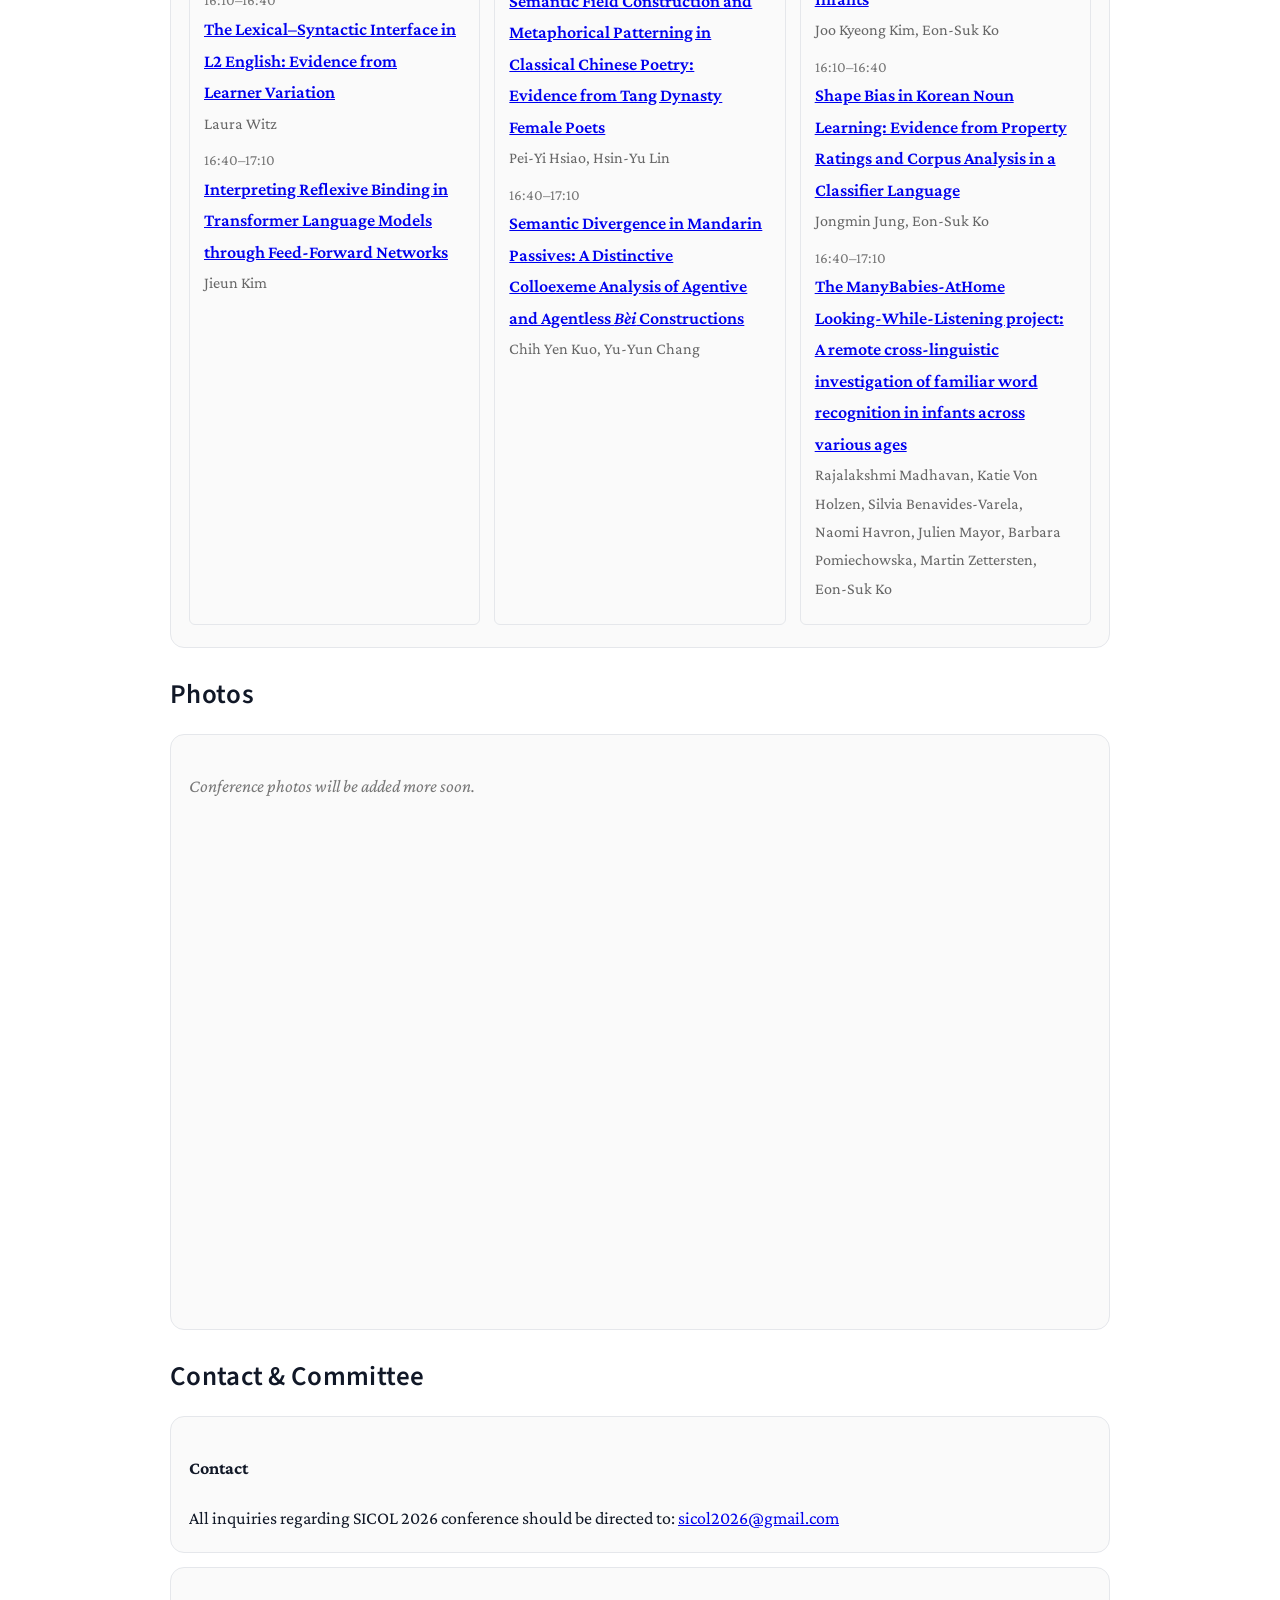
==== commit 681098a8: "Update index.html" ====
--- a/index.html
+++ b/index.html
@@ -630,7 +630,7 @@
     <div class="box">
     <p><strong>Contact</strong></p>
       <p class="note" style="margin:8px 0 0;">
-        All inquiries regarding abstract submission and conference details should be directed to:
+        All inquiries regarding SICOL 2026 conference should be directed to:
         <a href="mailto:sicol2026@gmail.com">sicol2026@gmail.com</a>
       </p>
     </div>
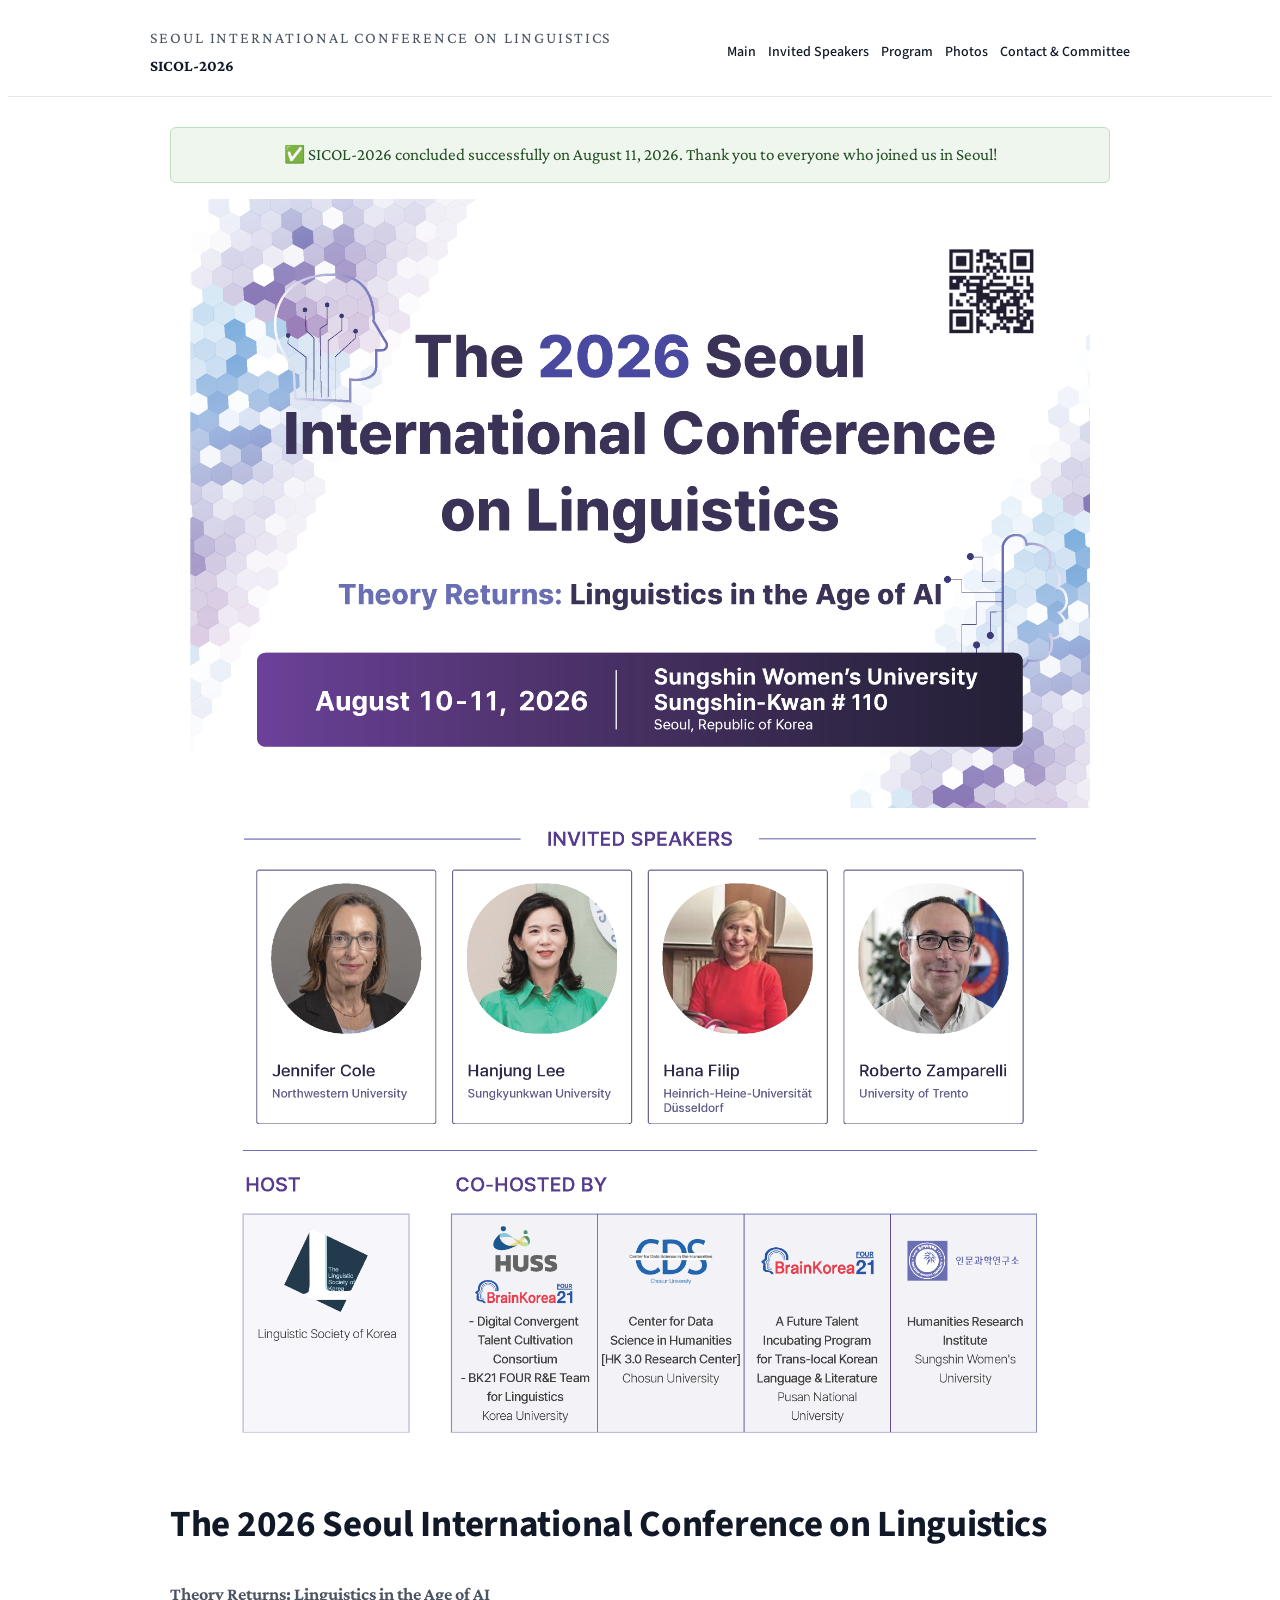
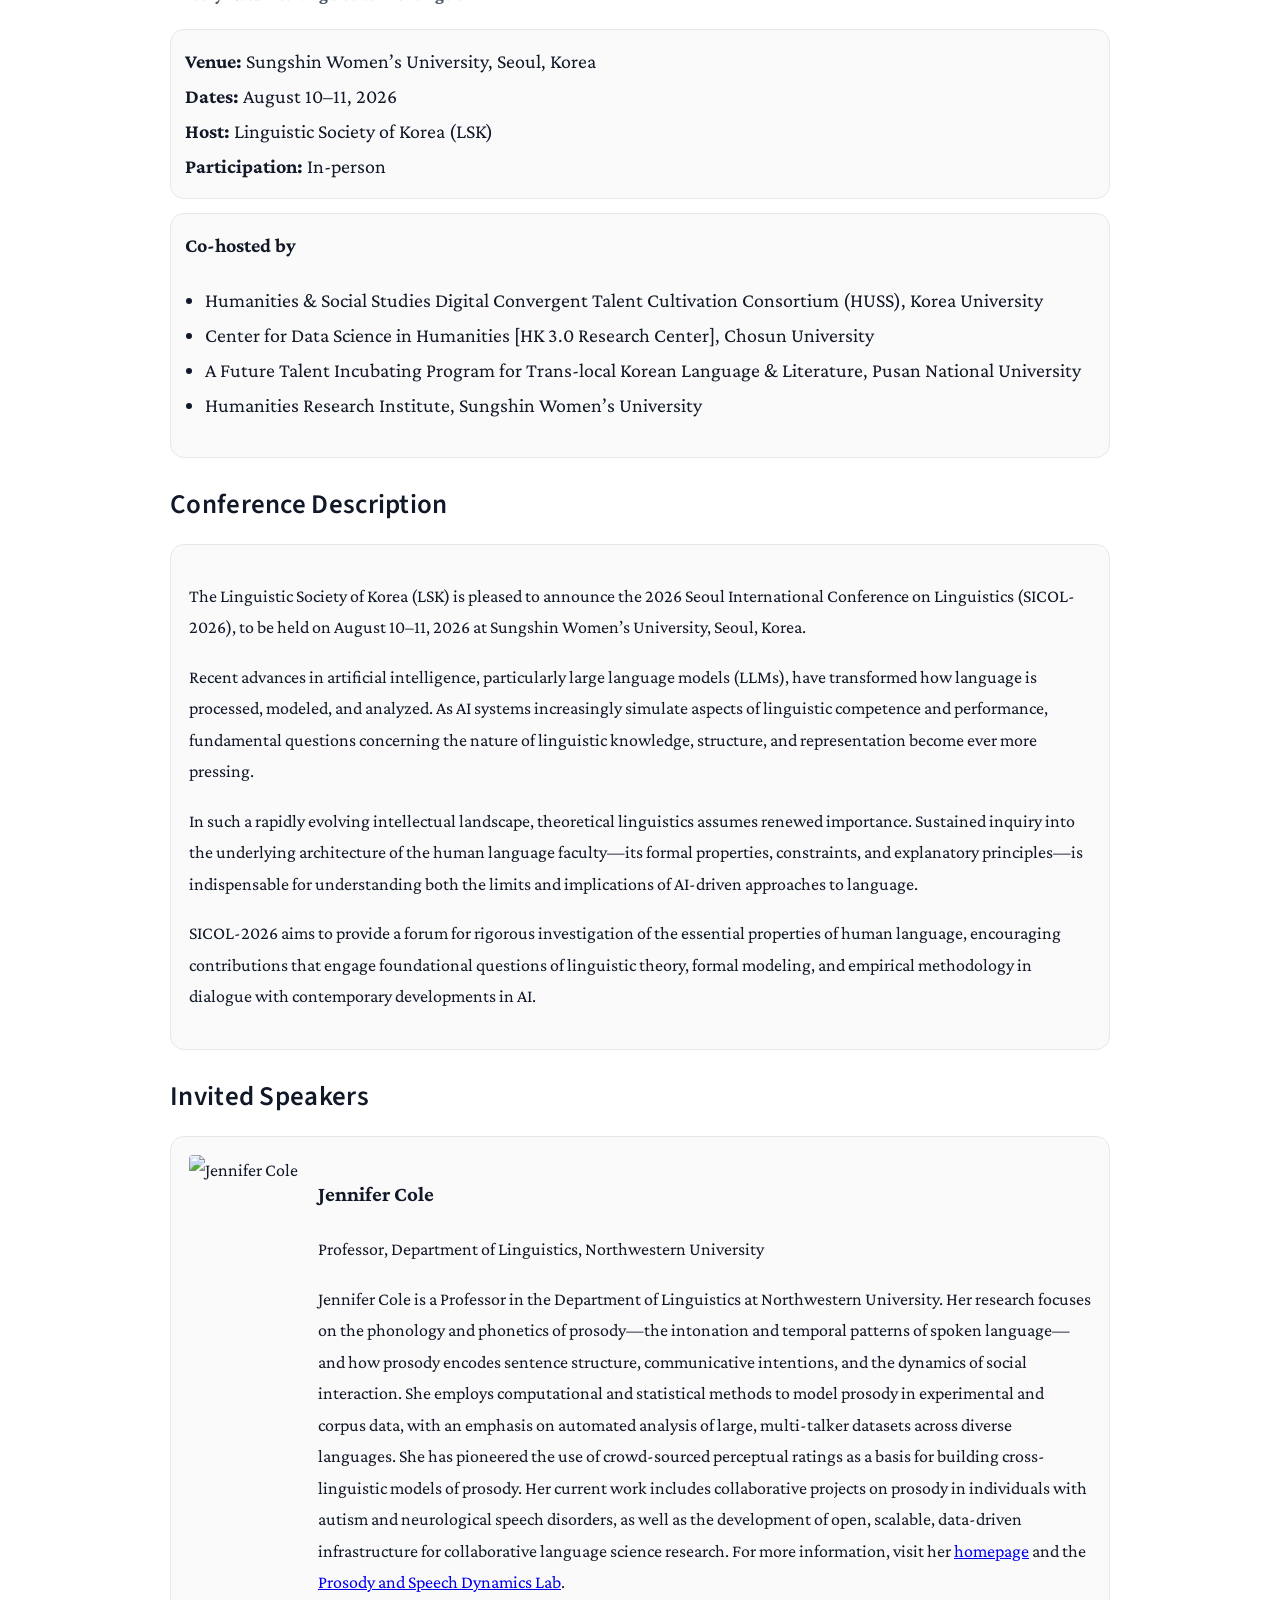
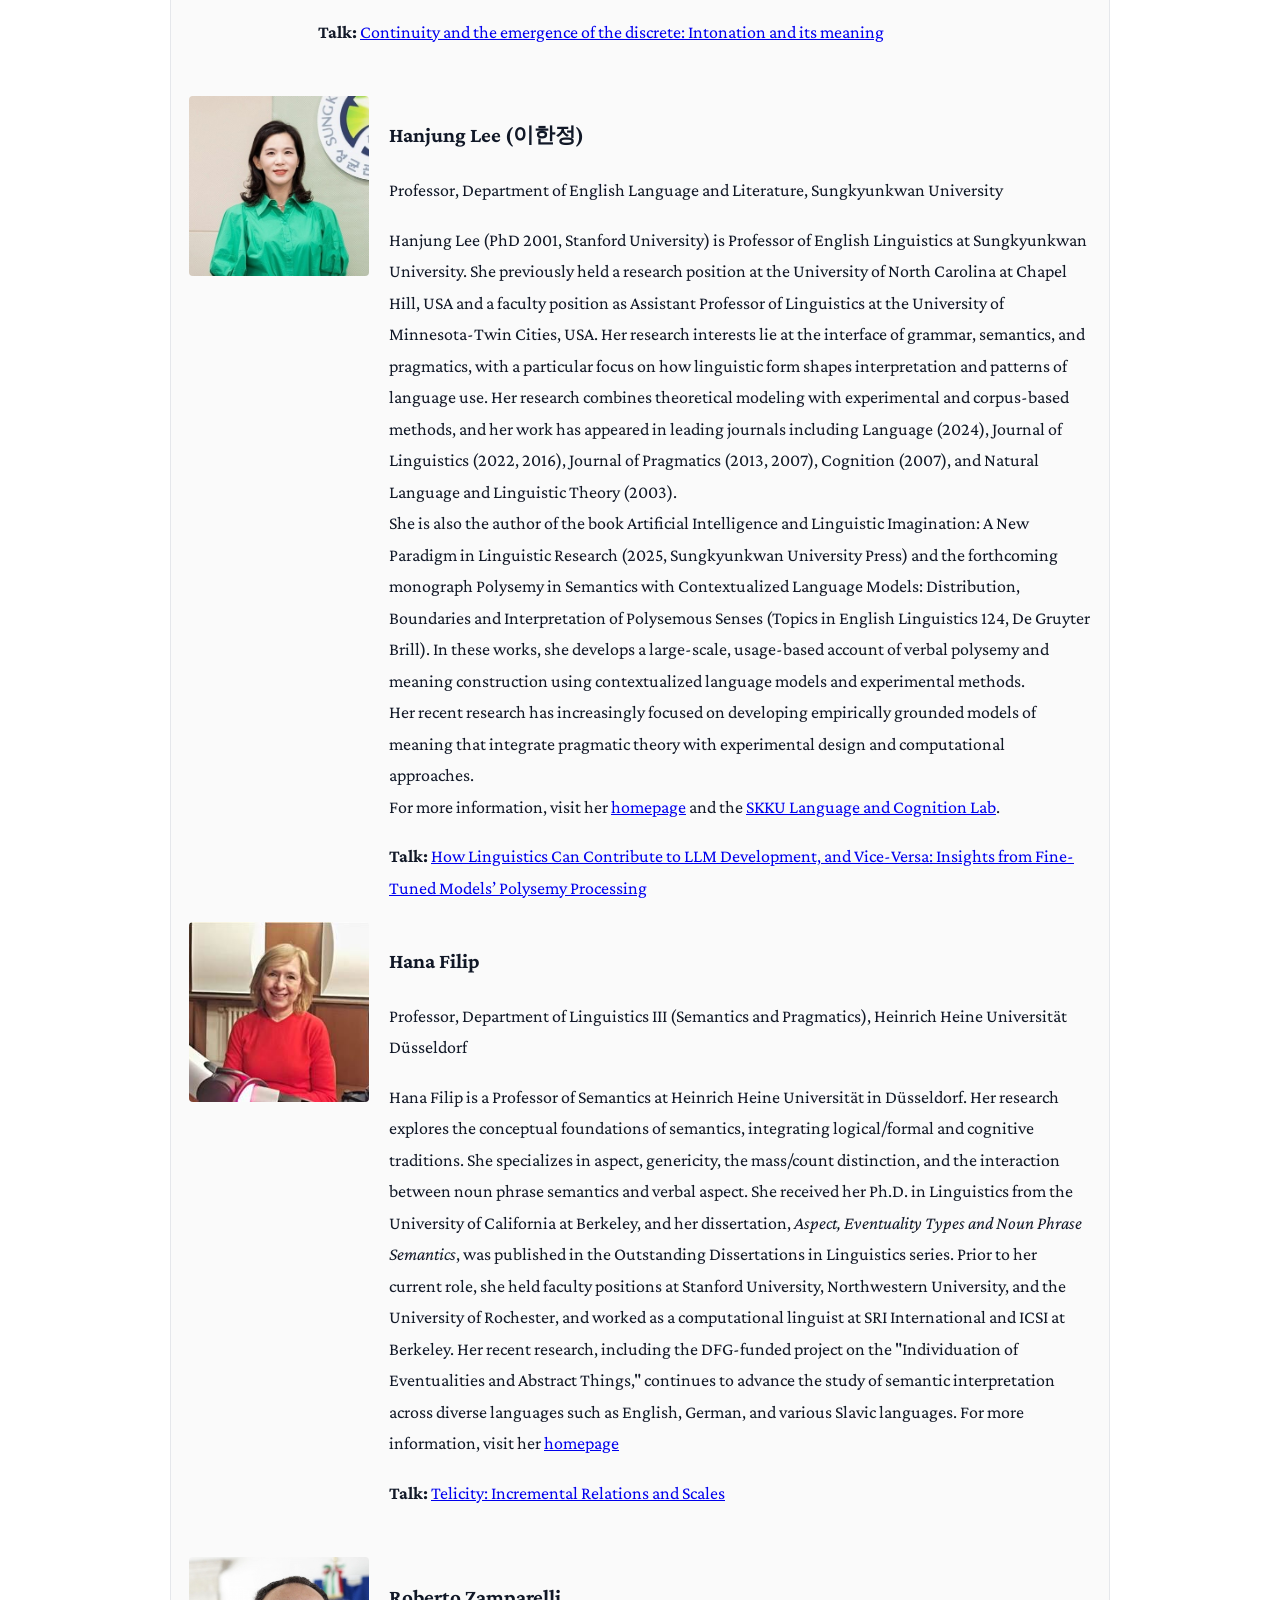
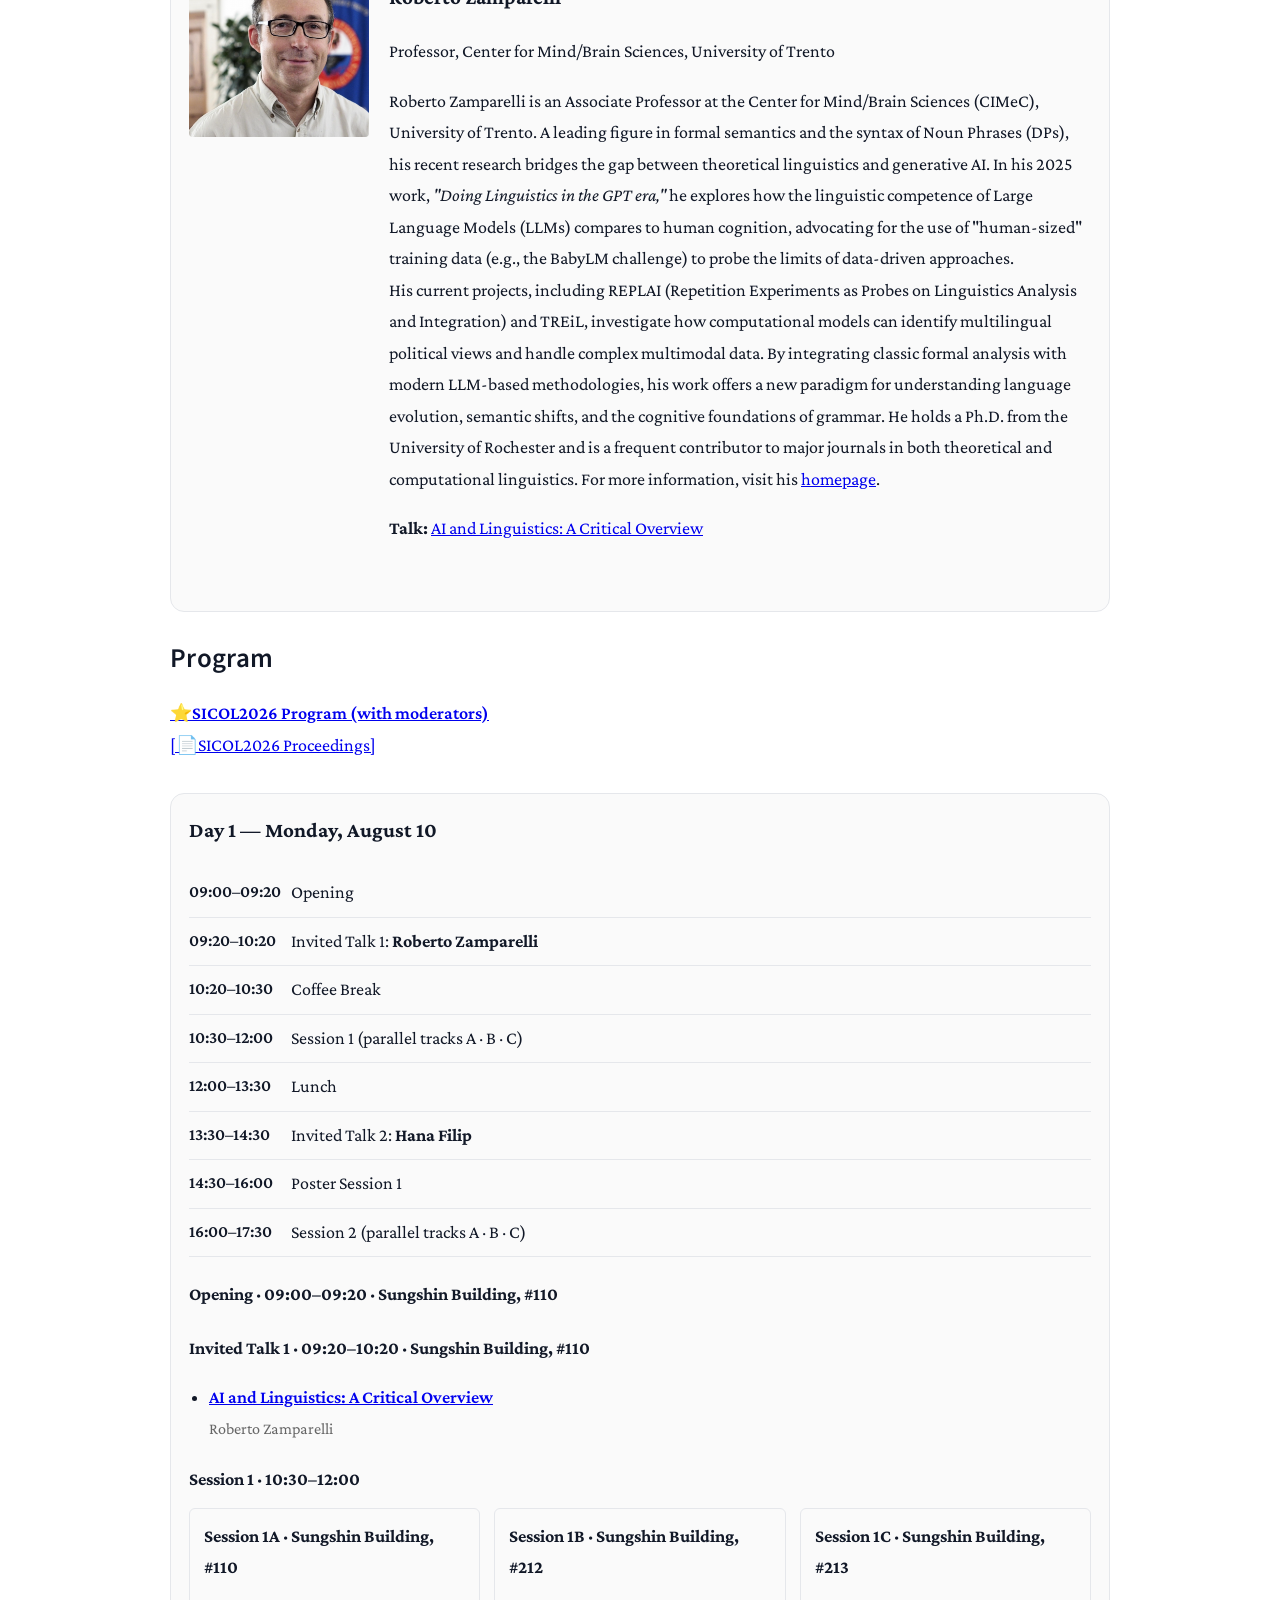
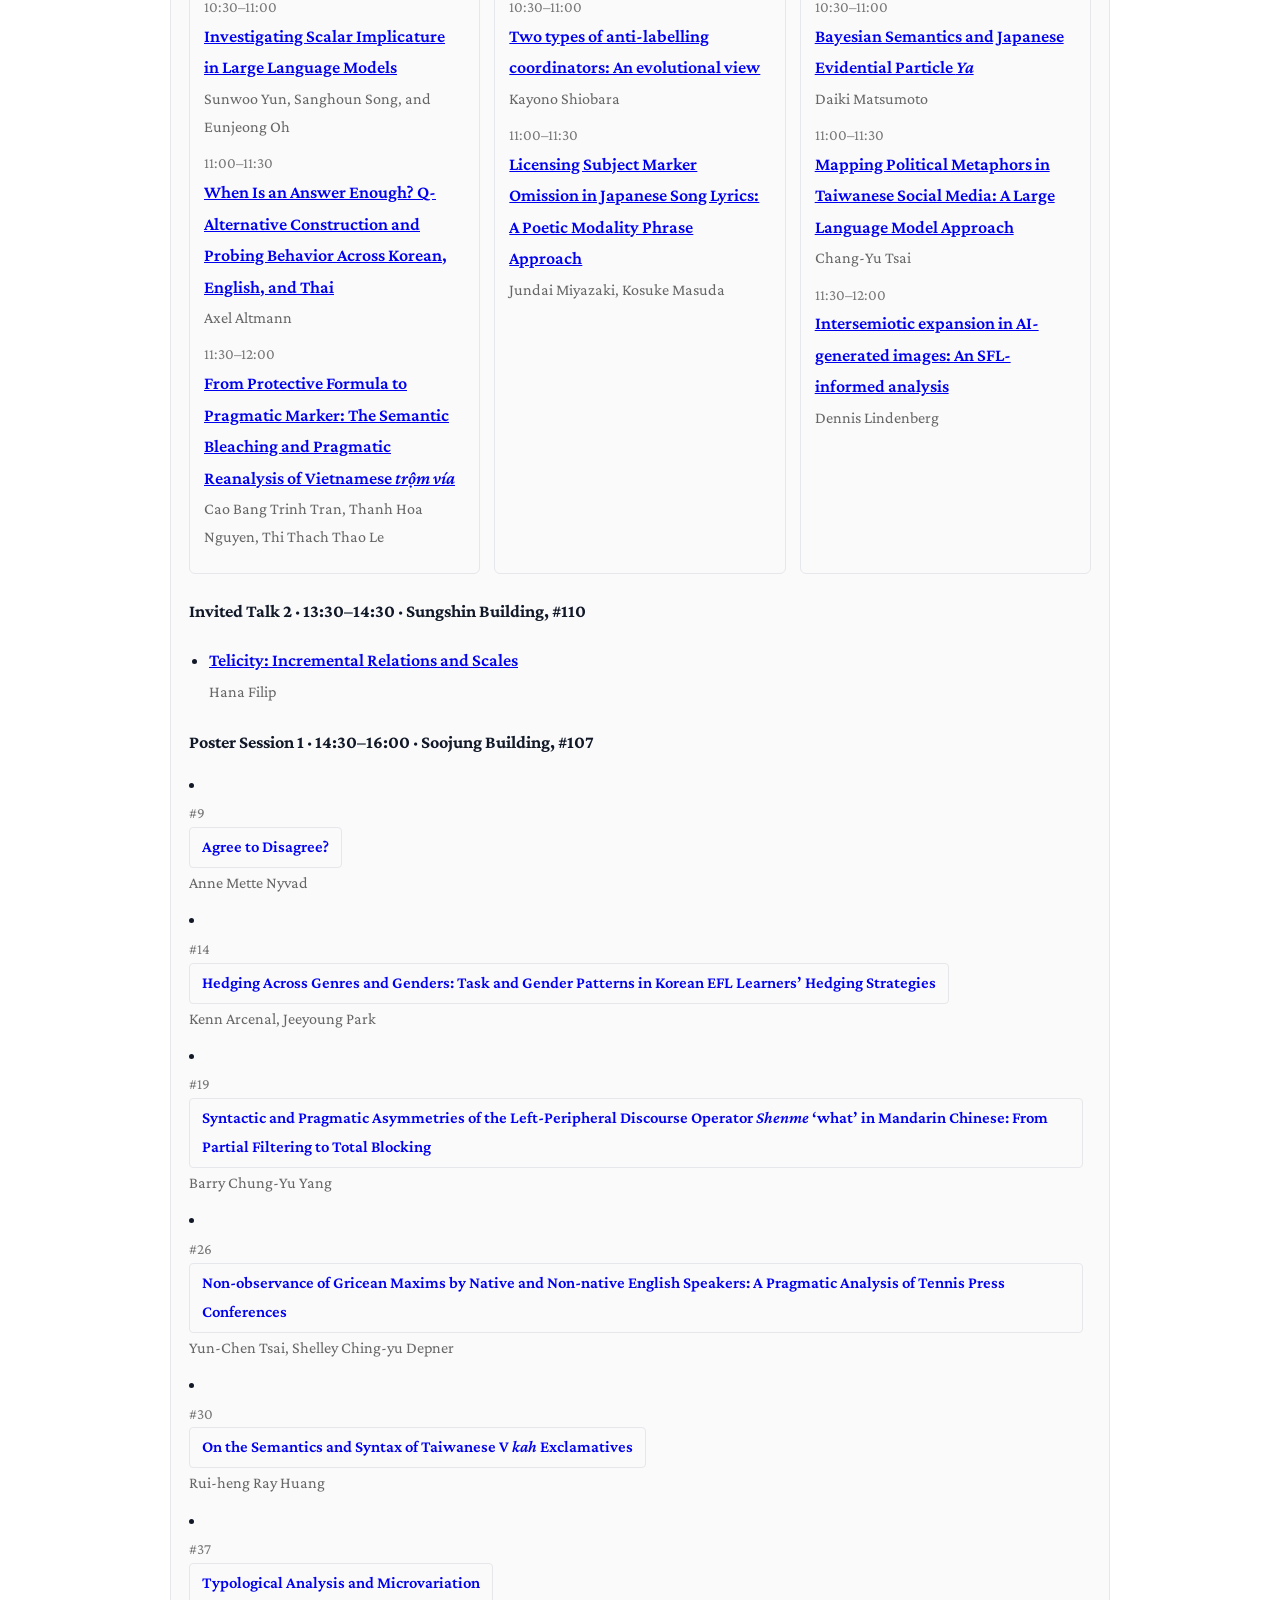
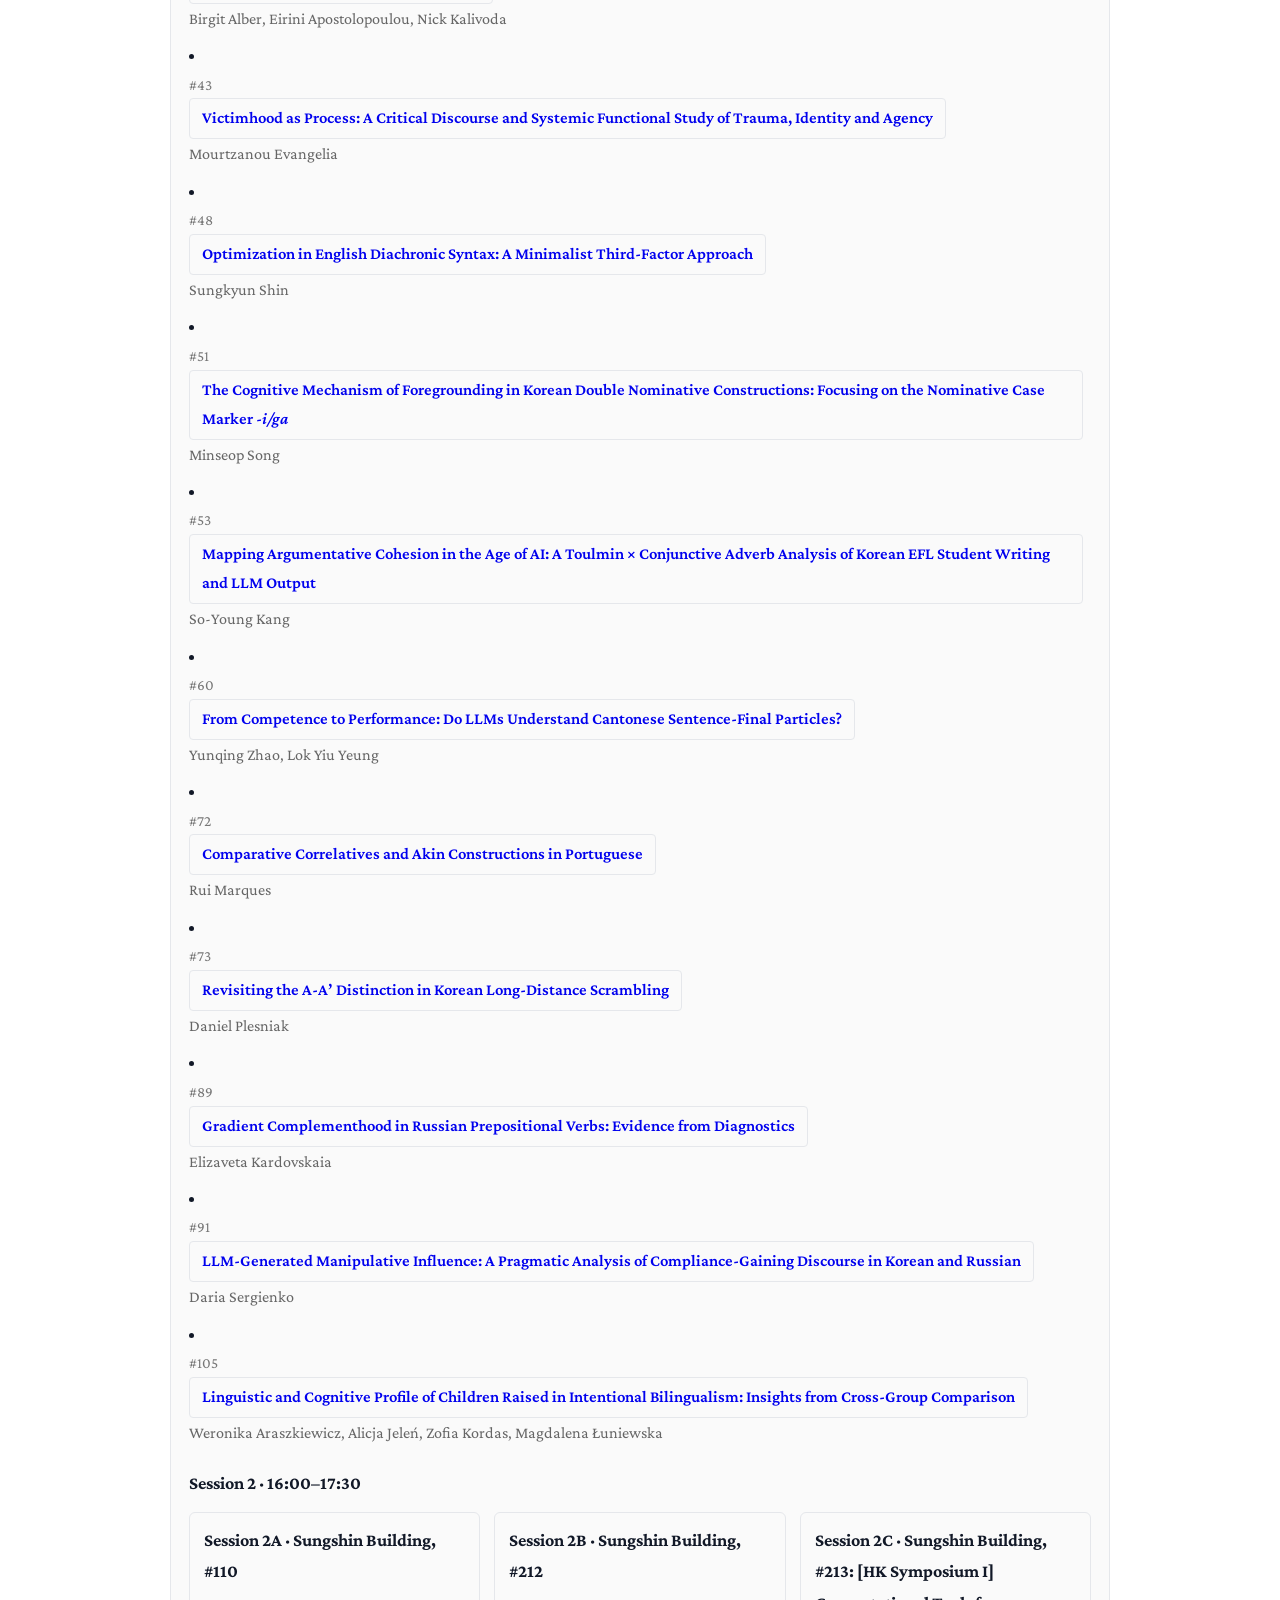
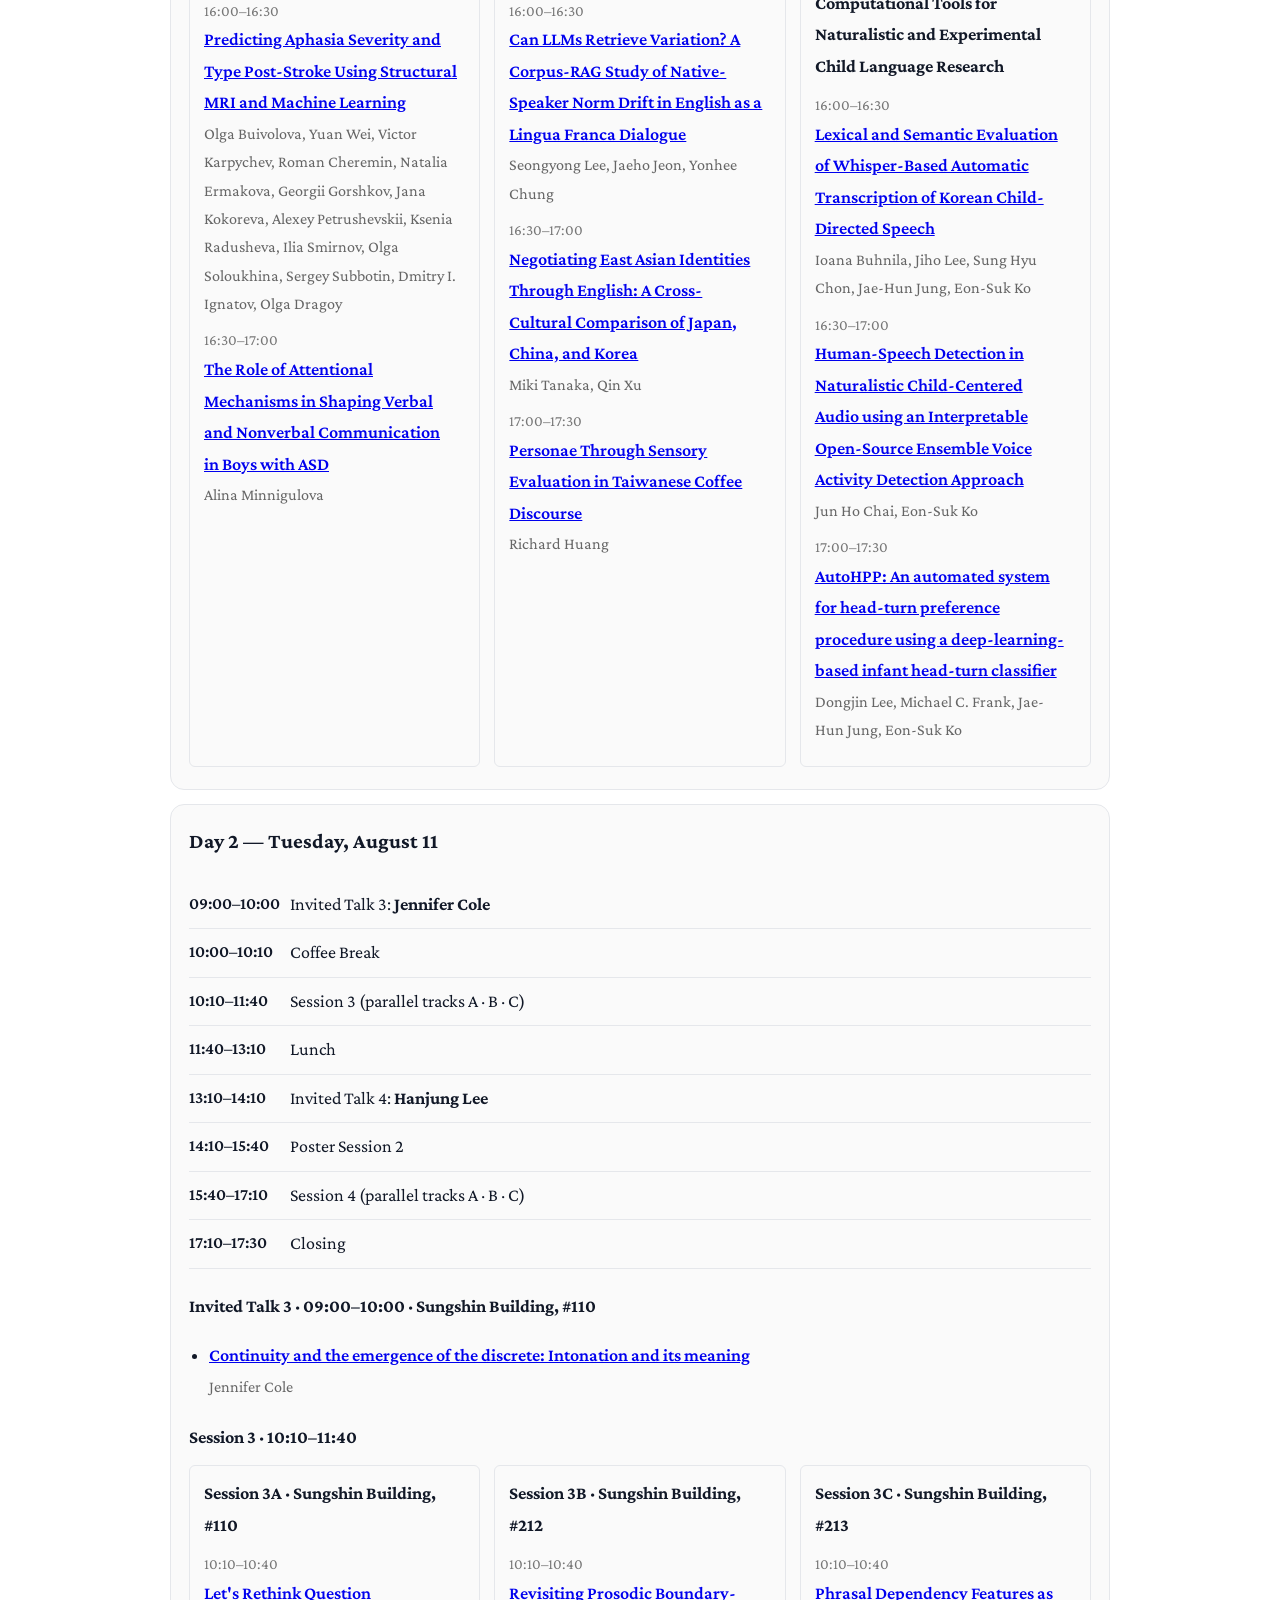
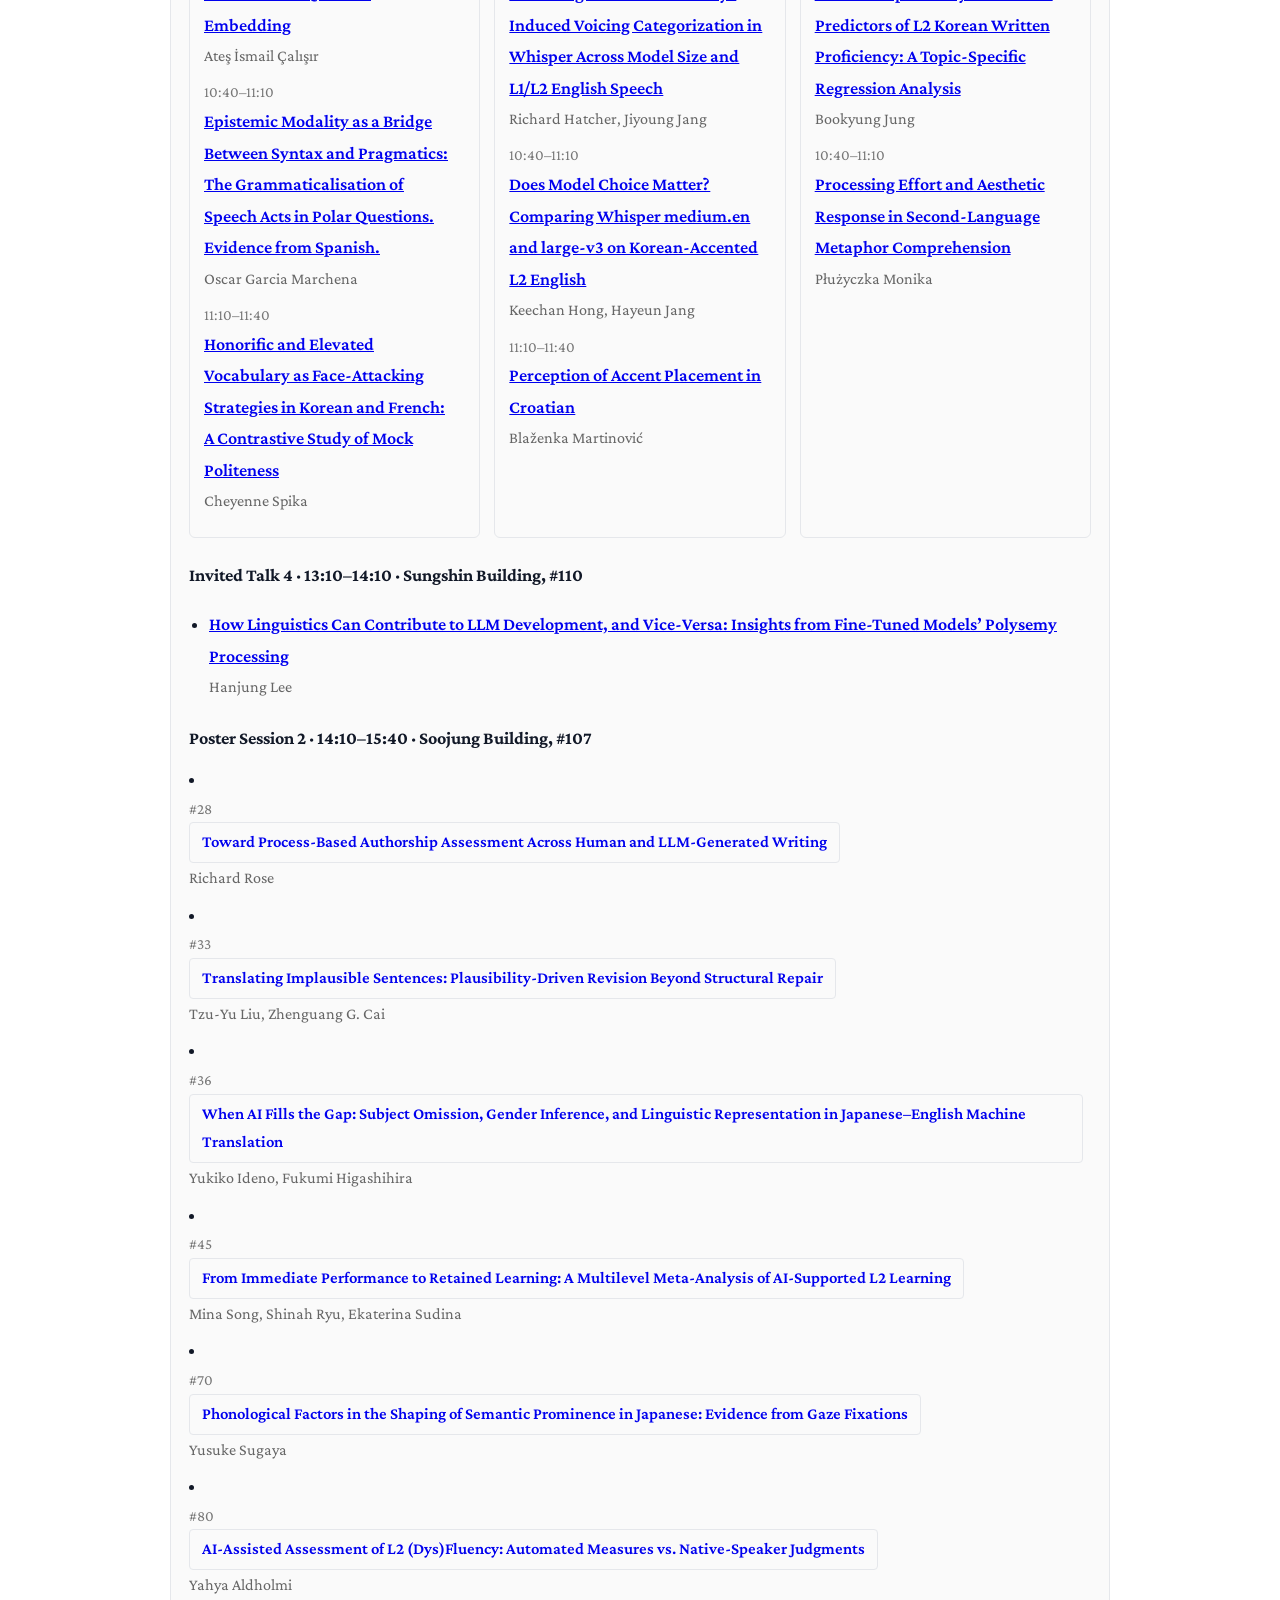
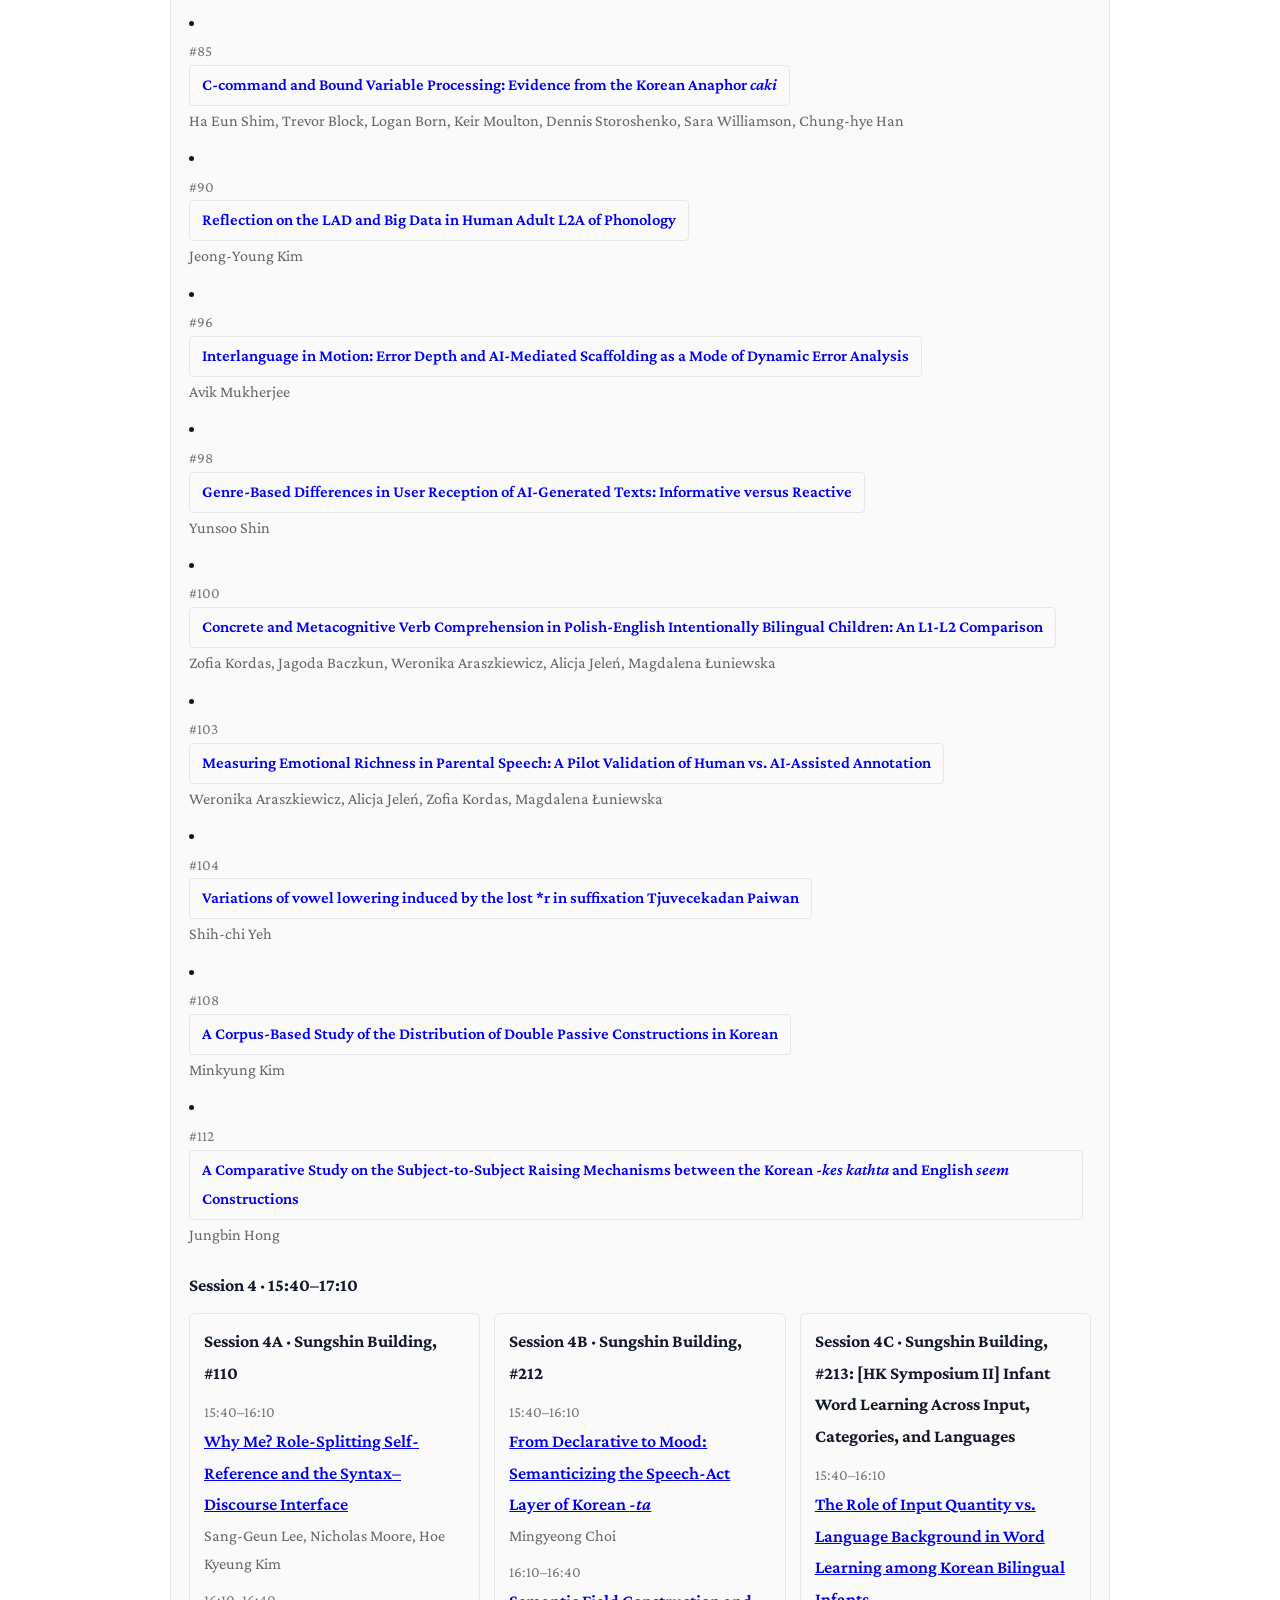
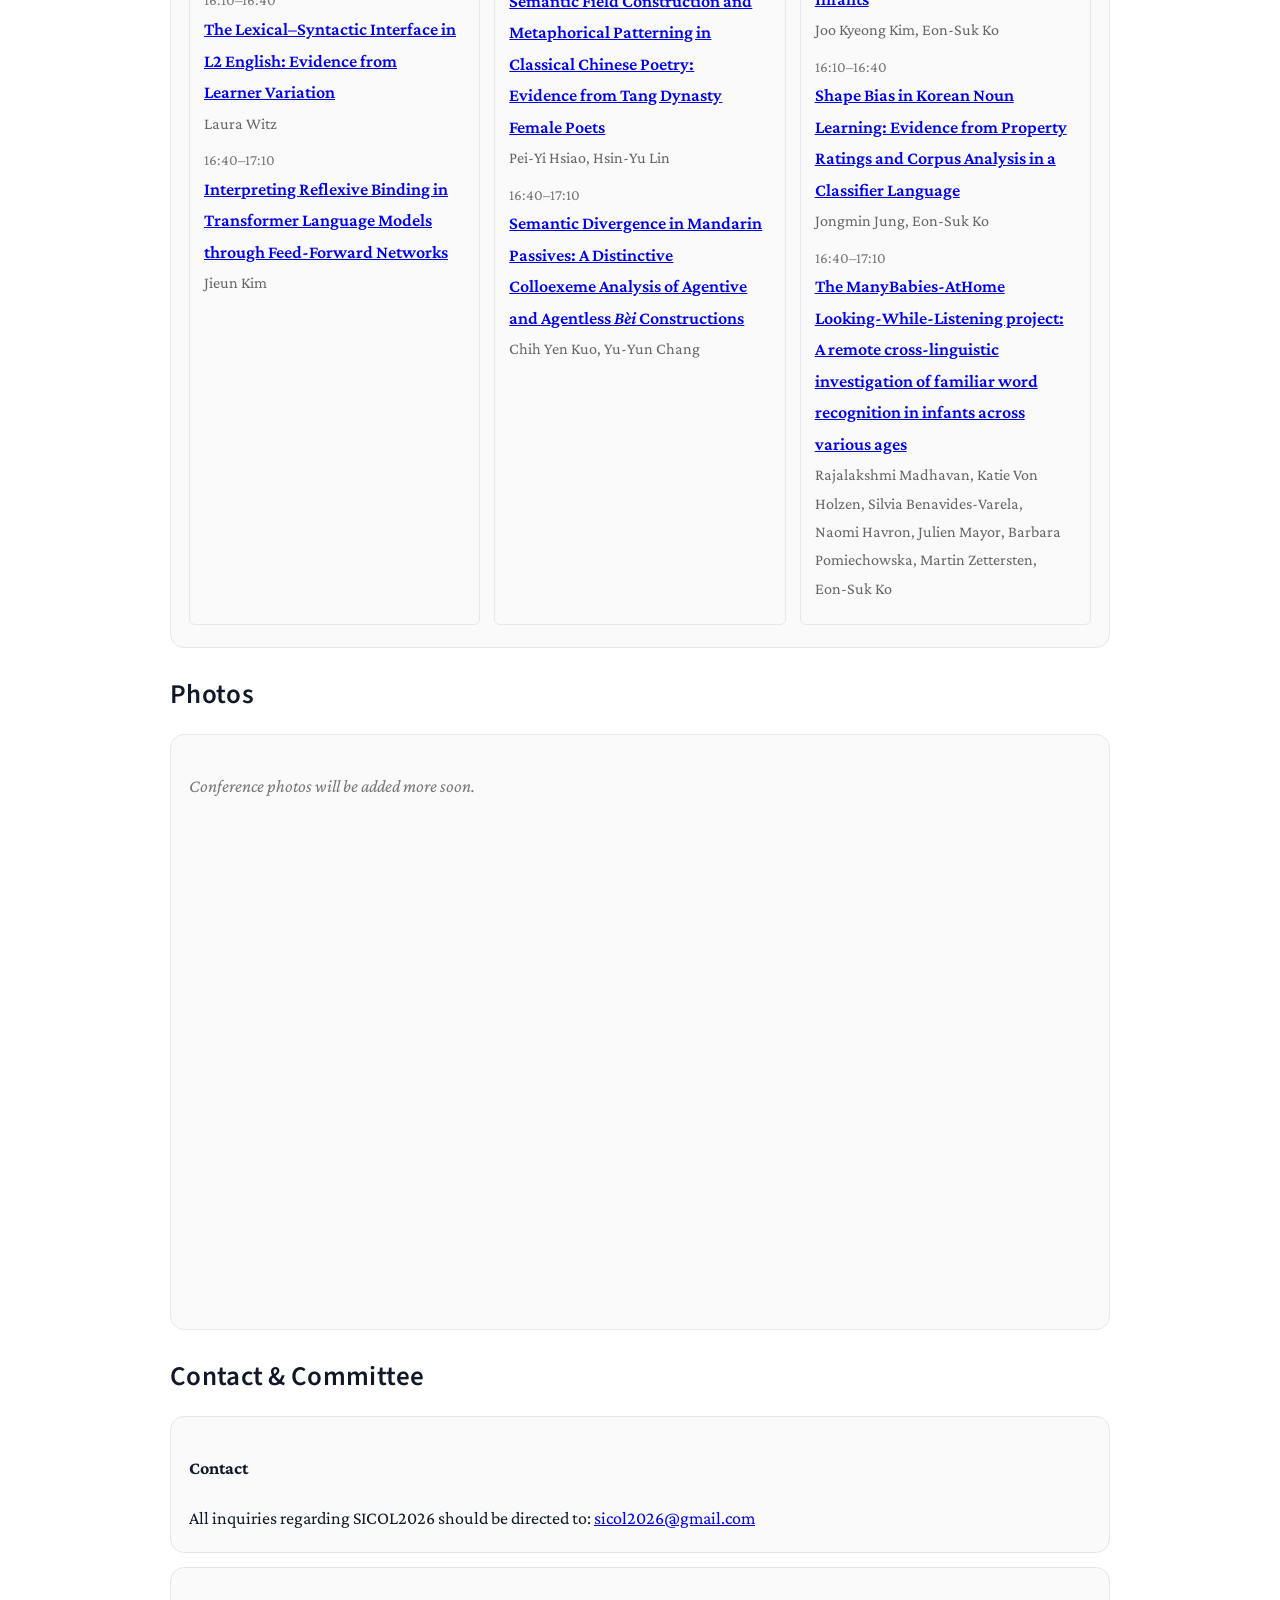
==== commit d7275b95: "Update index.html" ====
--- a/index.html
+++ b/index.html
@@ -630,7 +630,7 @@
     <div class="box">
     <p><strong>Contact</strong></p>
       <p class="note" style="margin:8px 0 0;">
-        All inquiries regarding SICOL 2026 conference should be directed to:
+        All inquiries regarding SICOL2026 should be directed to:
         <a href="mailto:sicol2026@gmail.com">sicol2026@gmail.com</a>
       </p>
     </div>
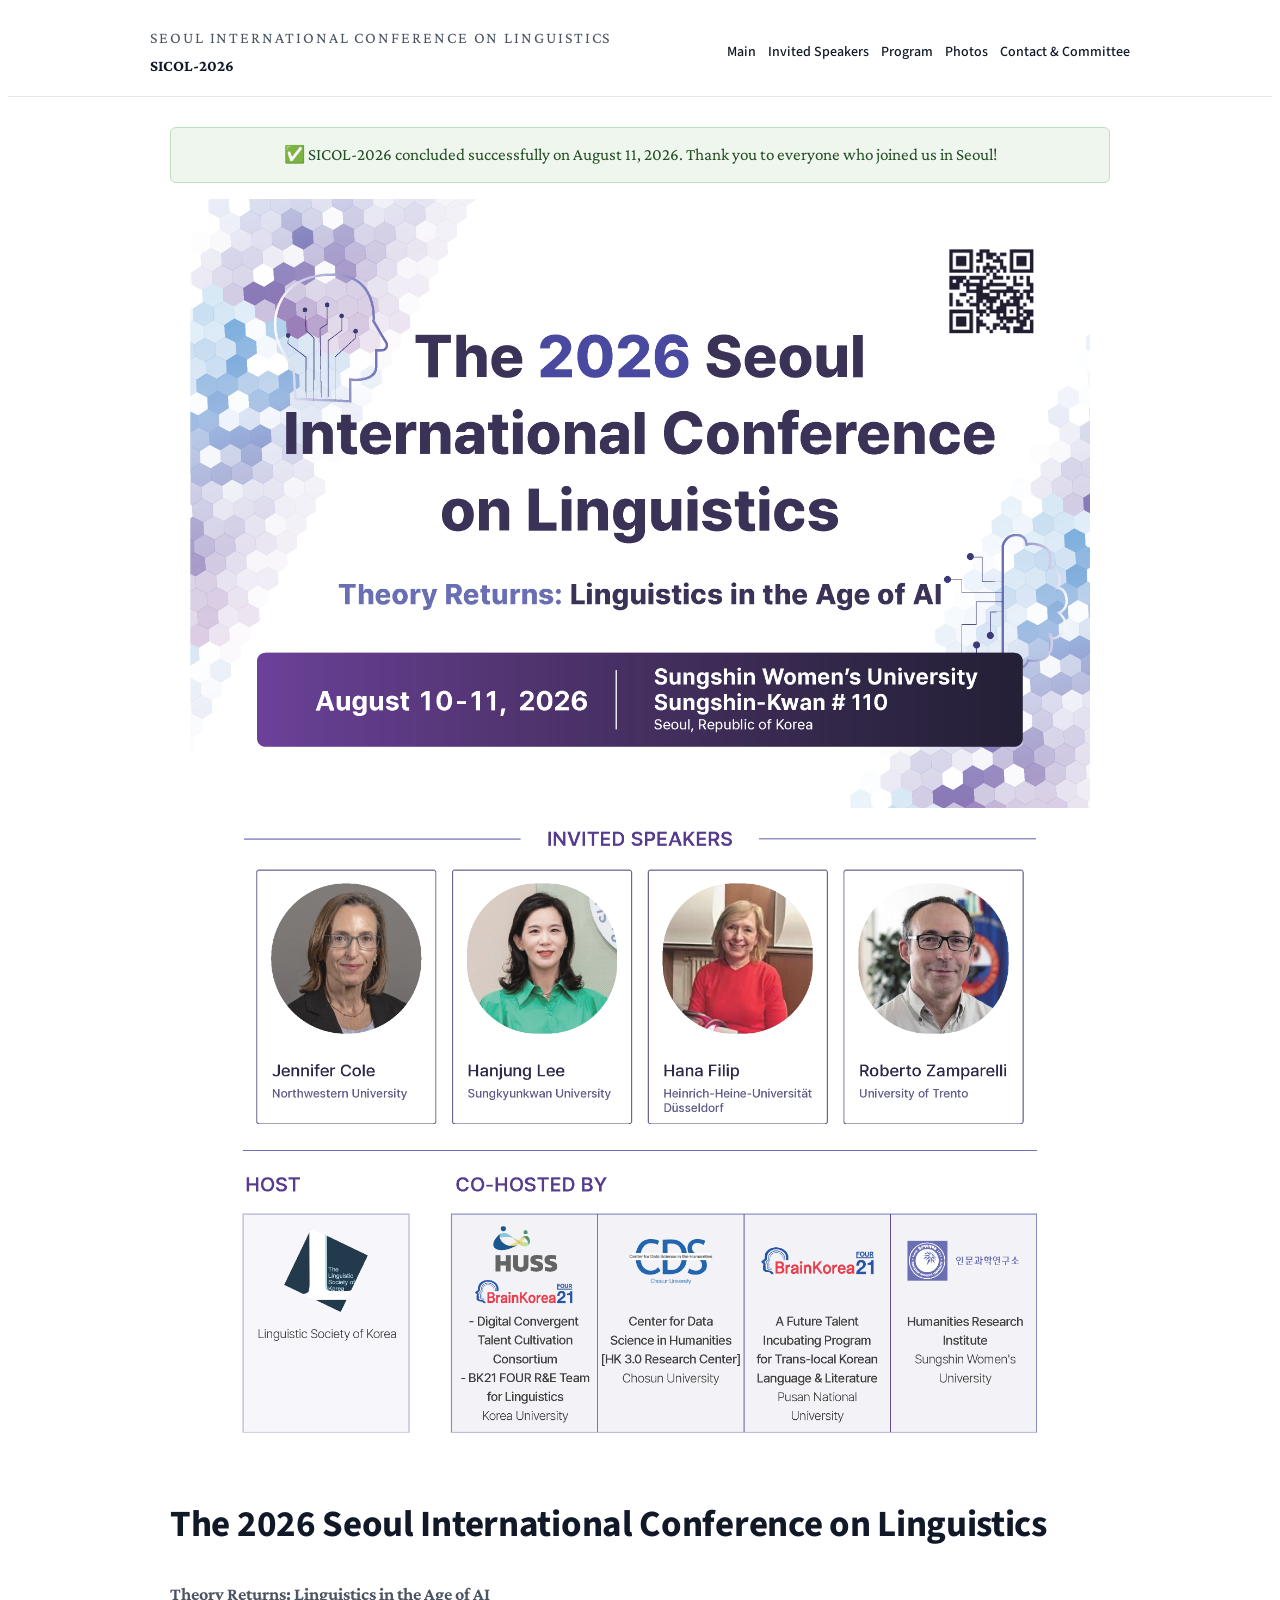
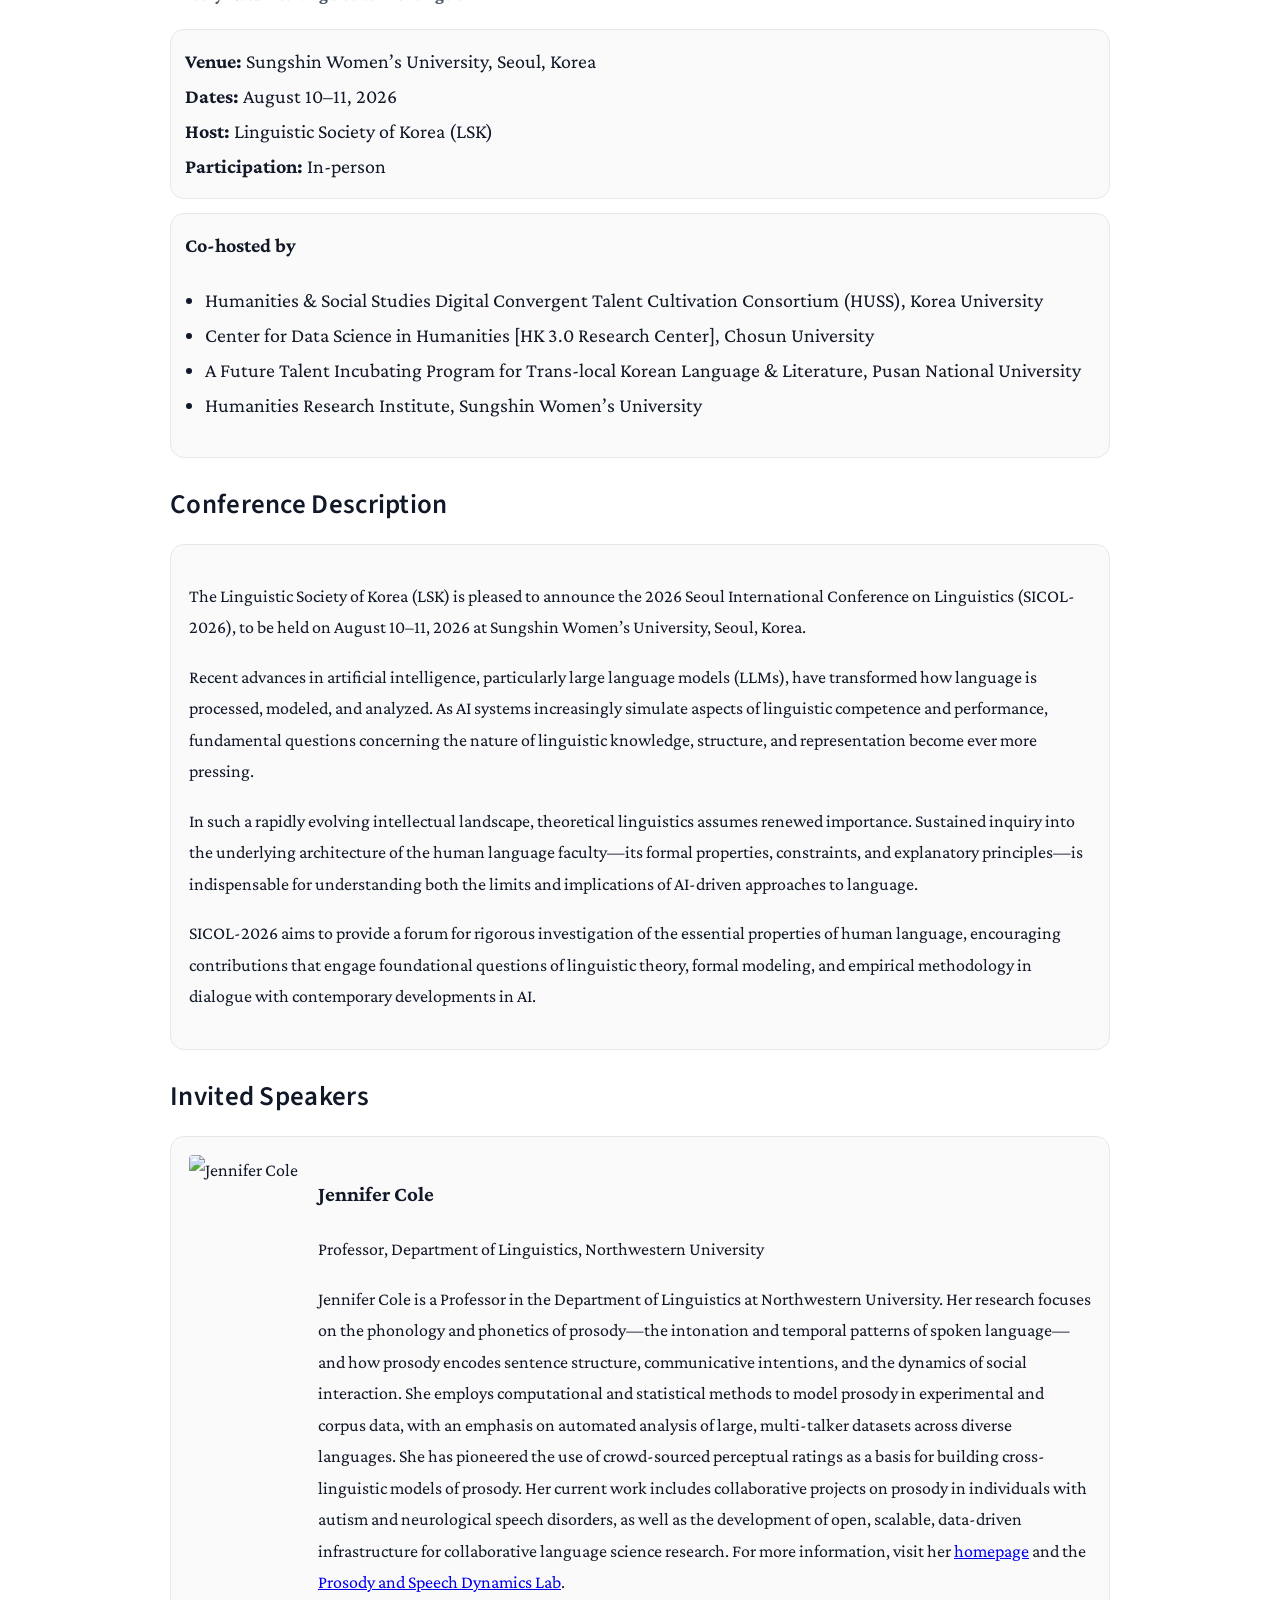
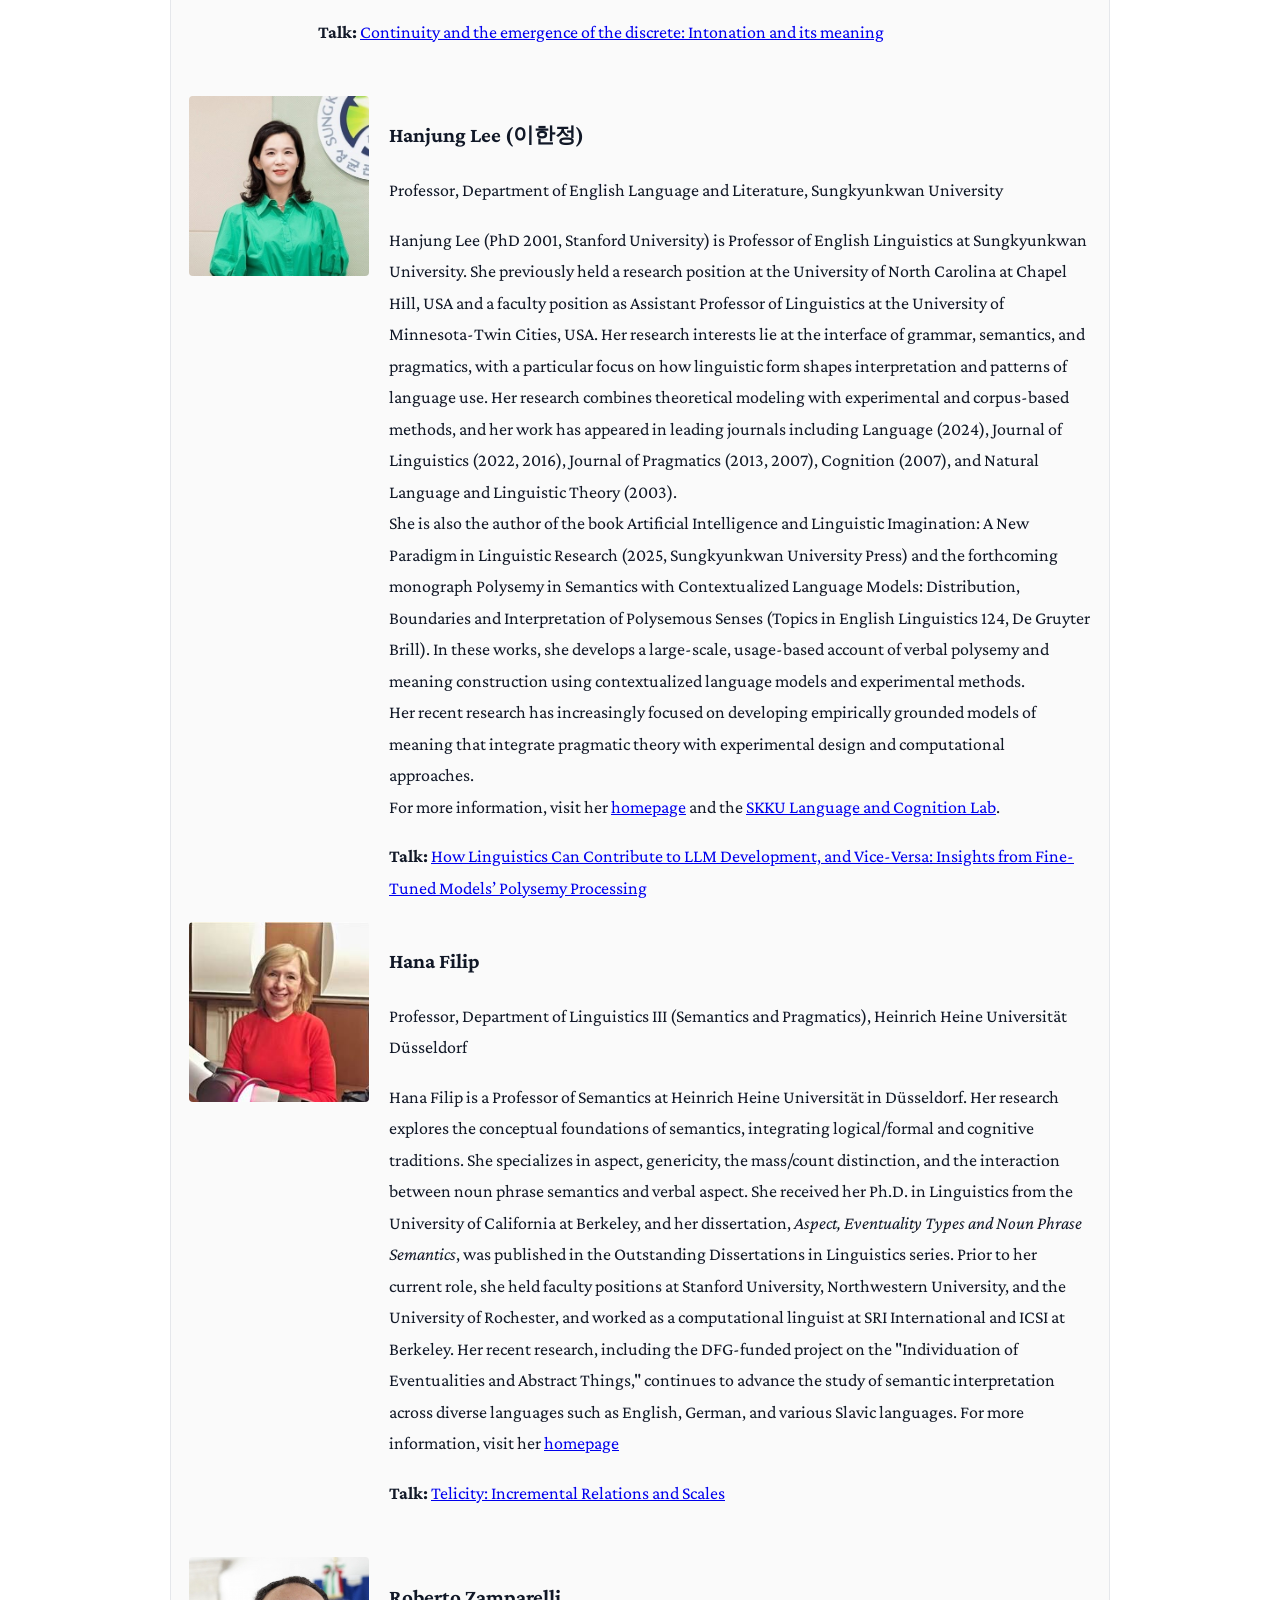
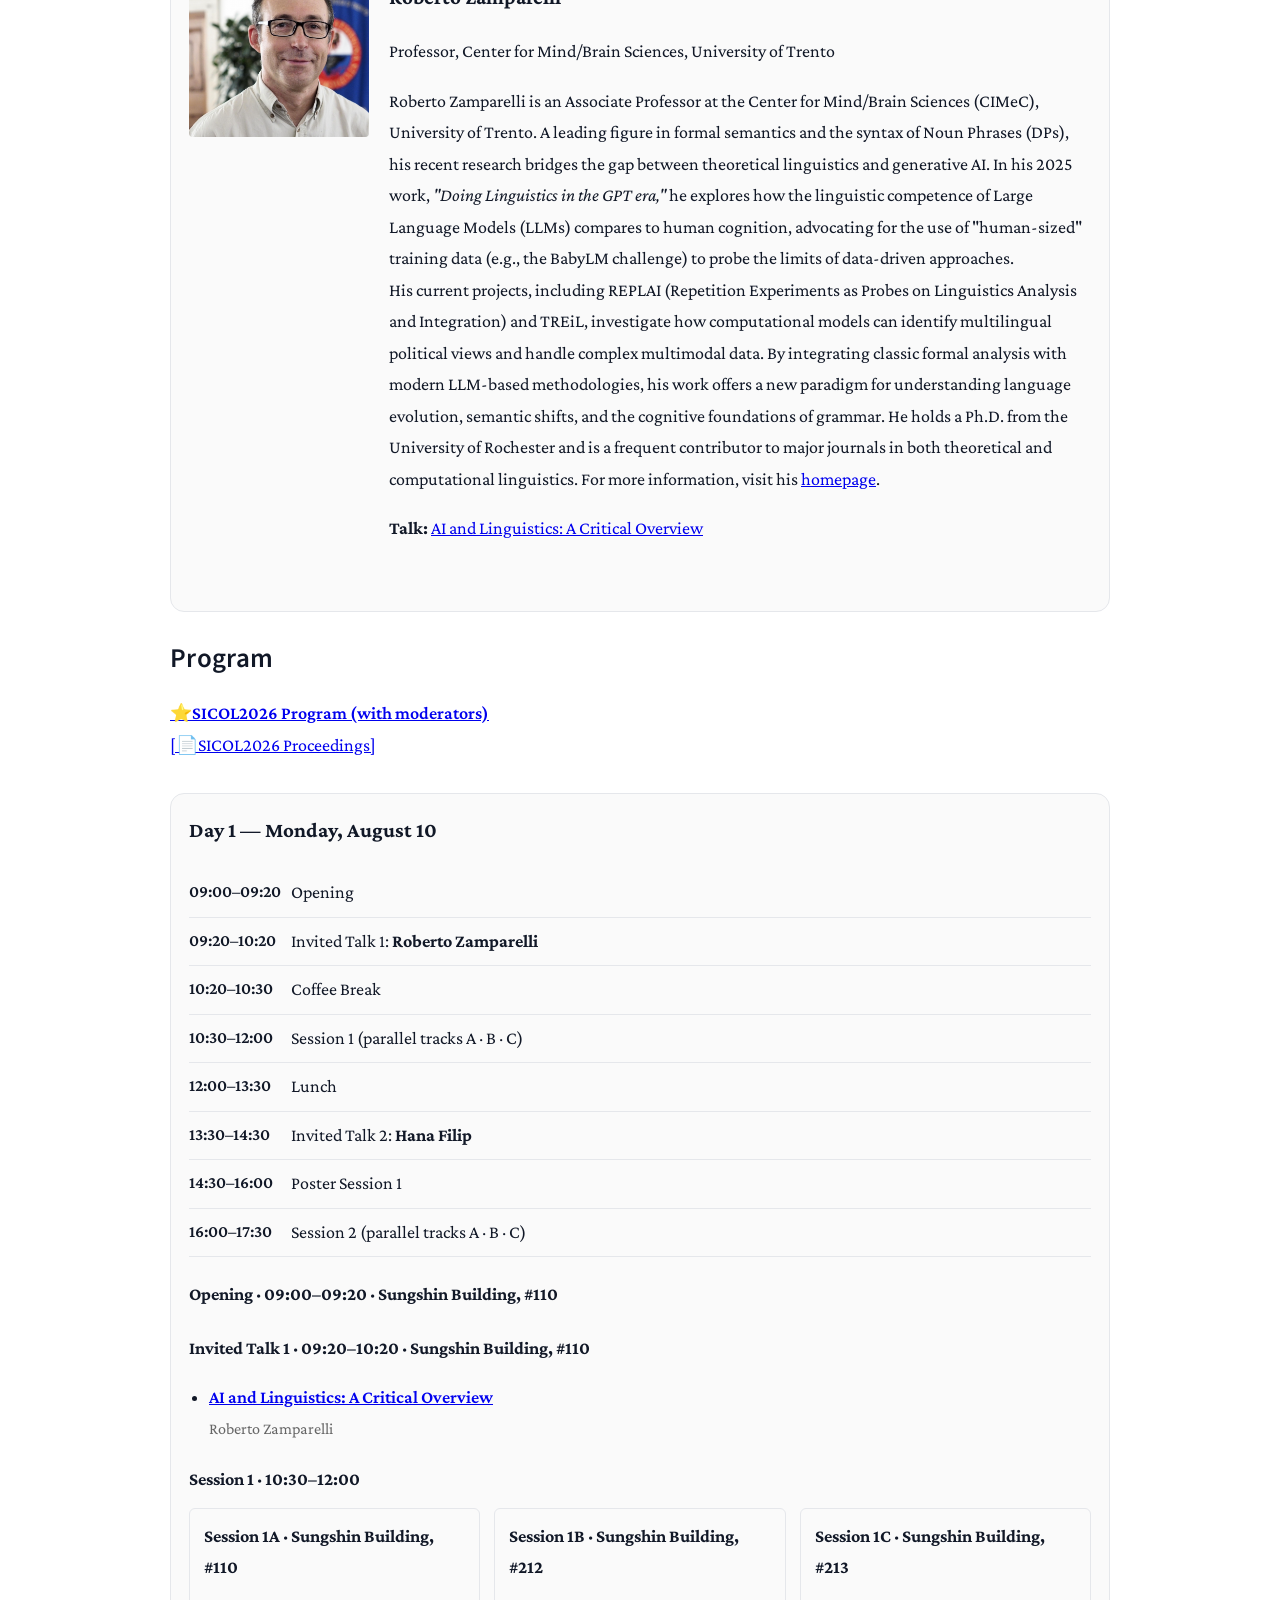
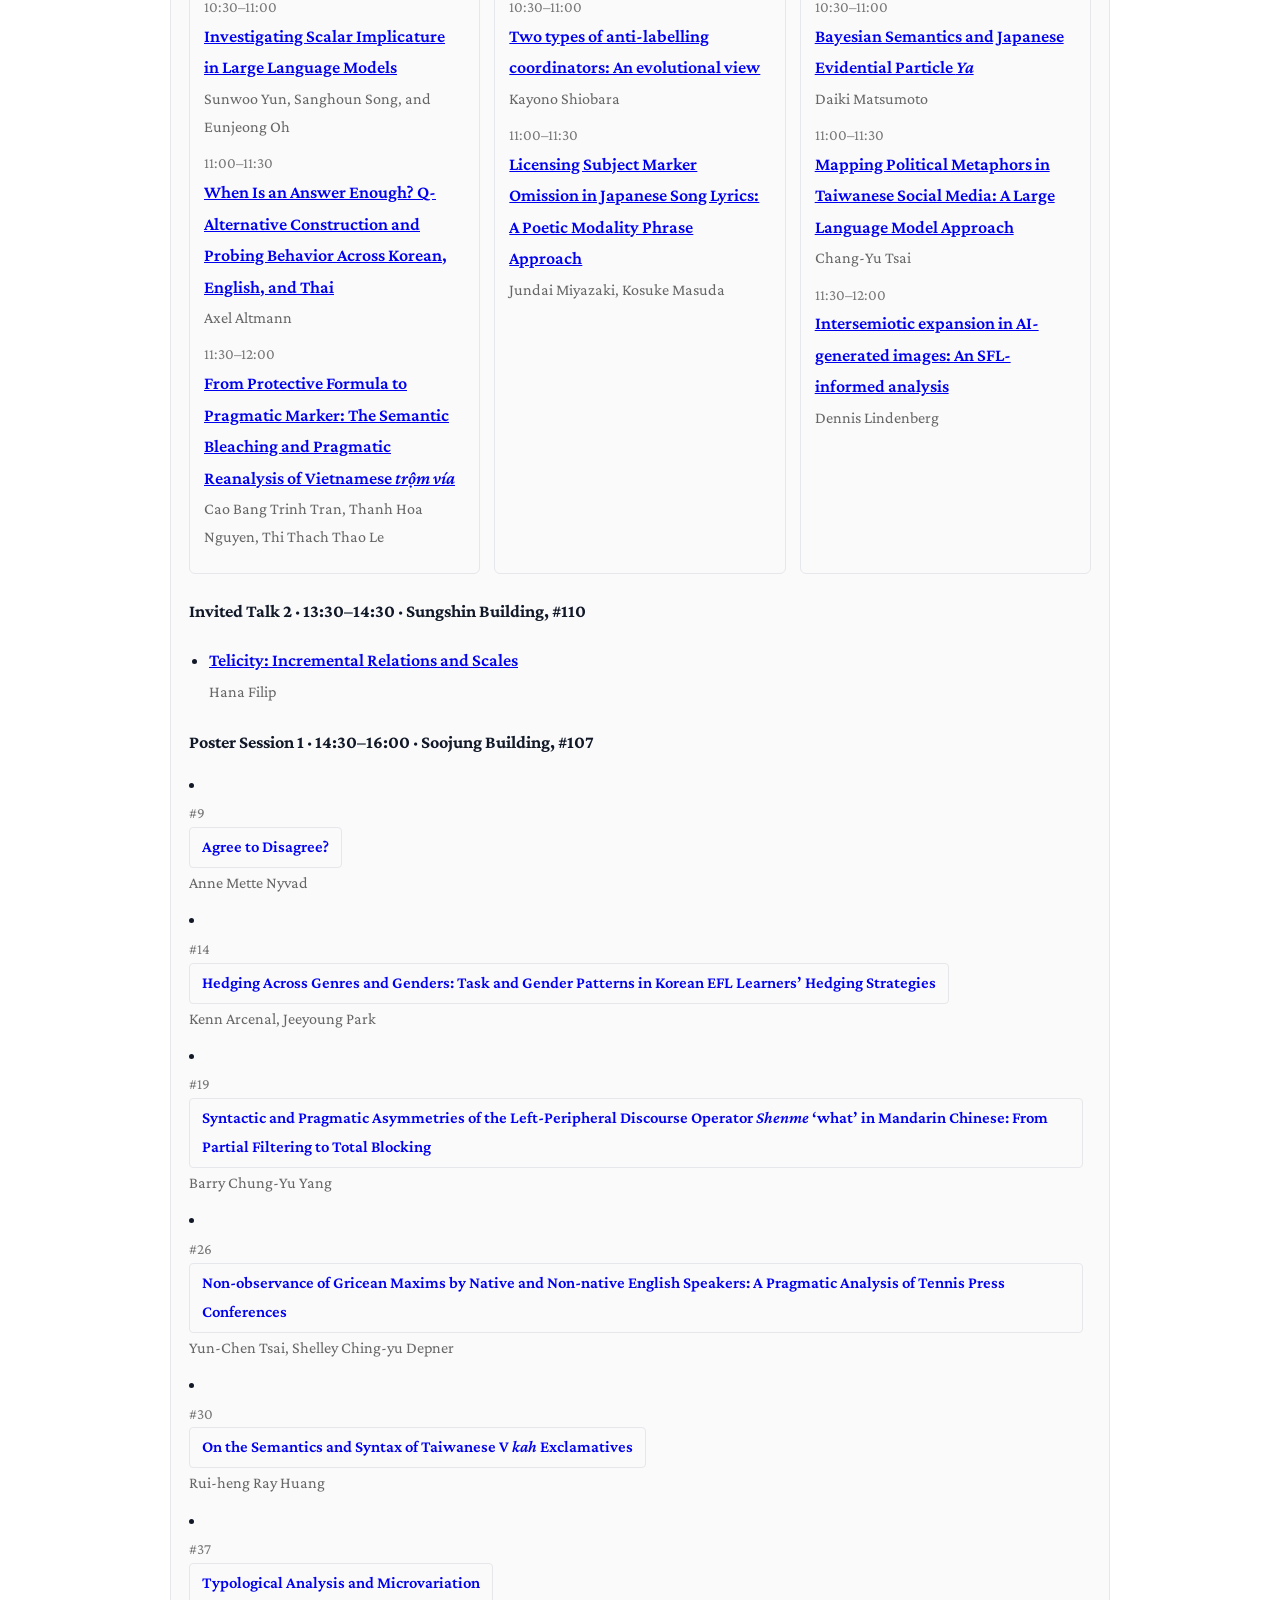
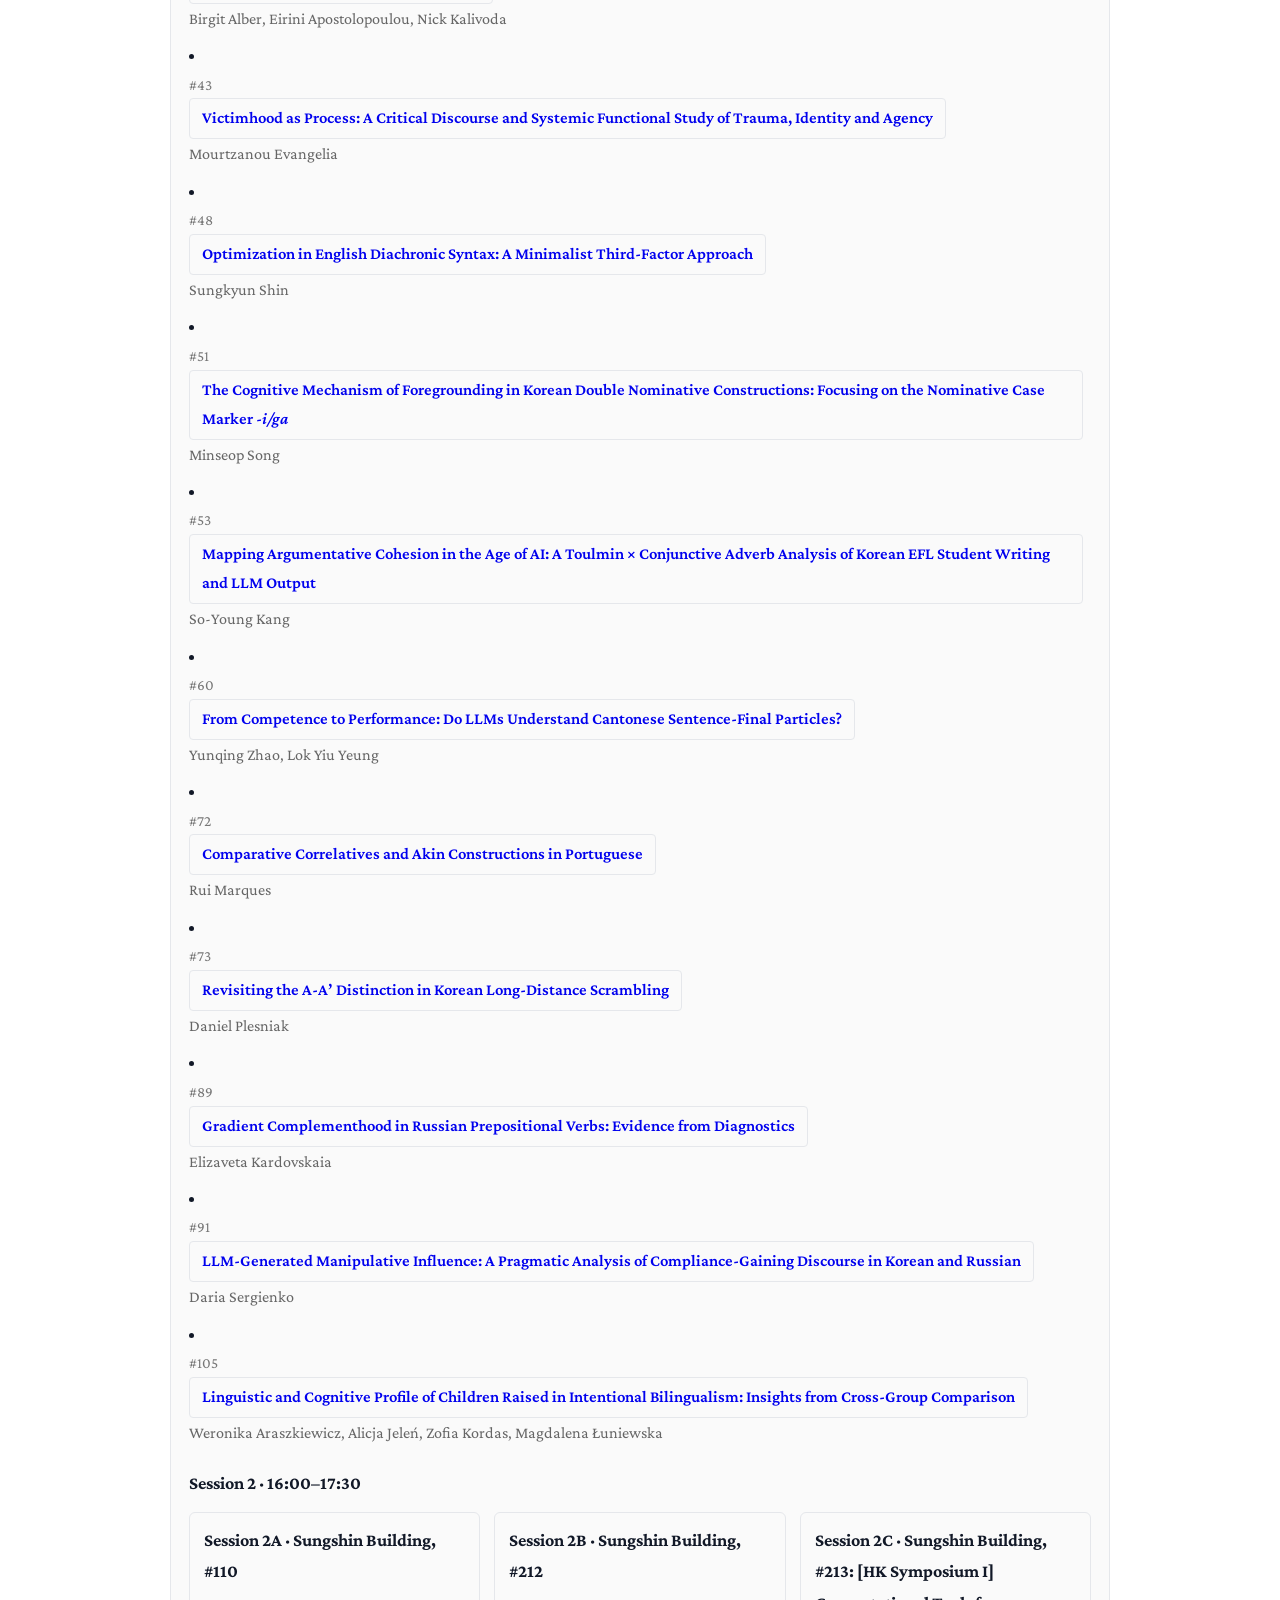
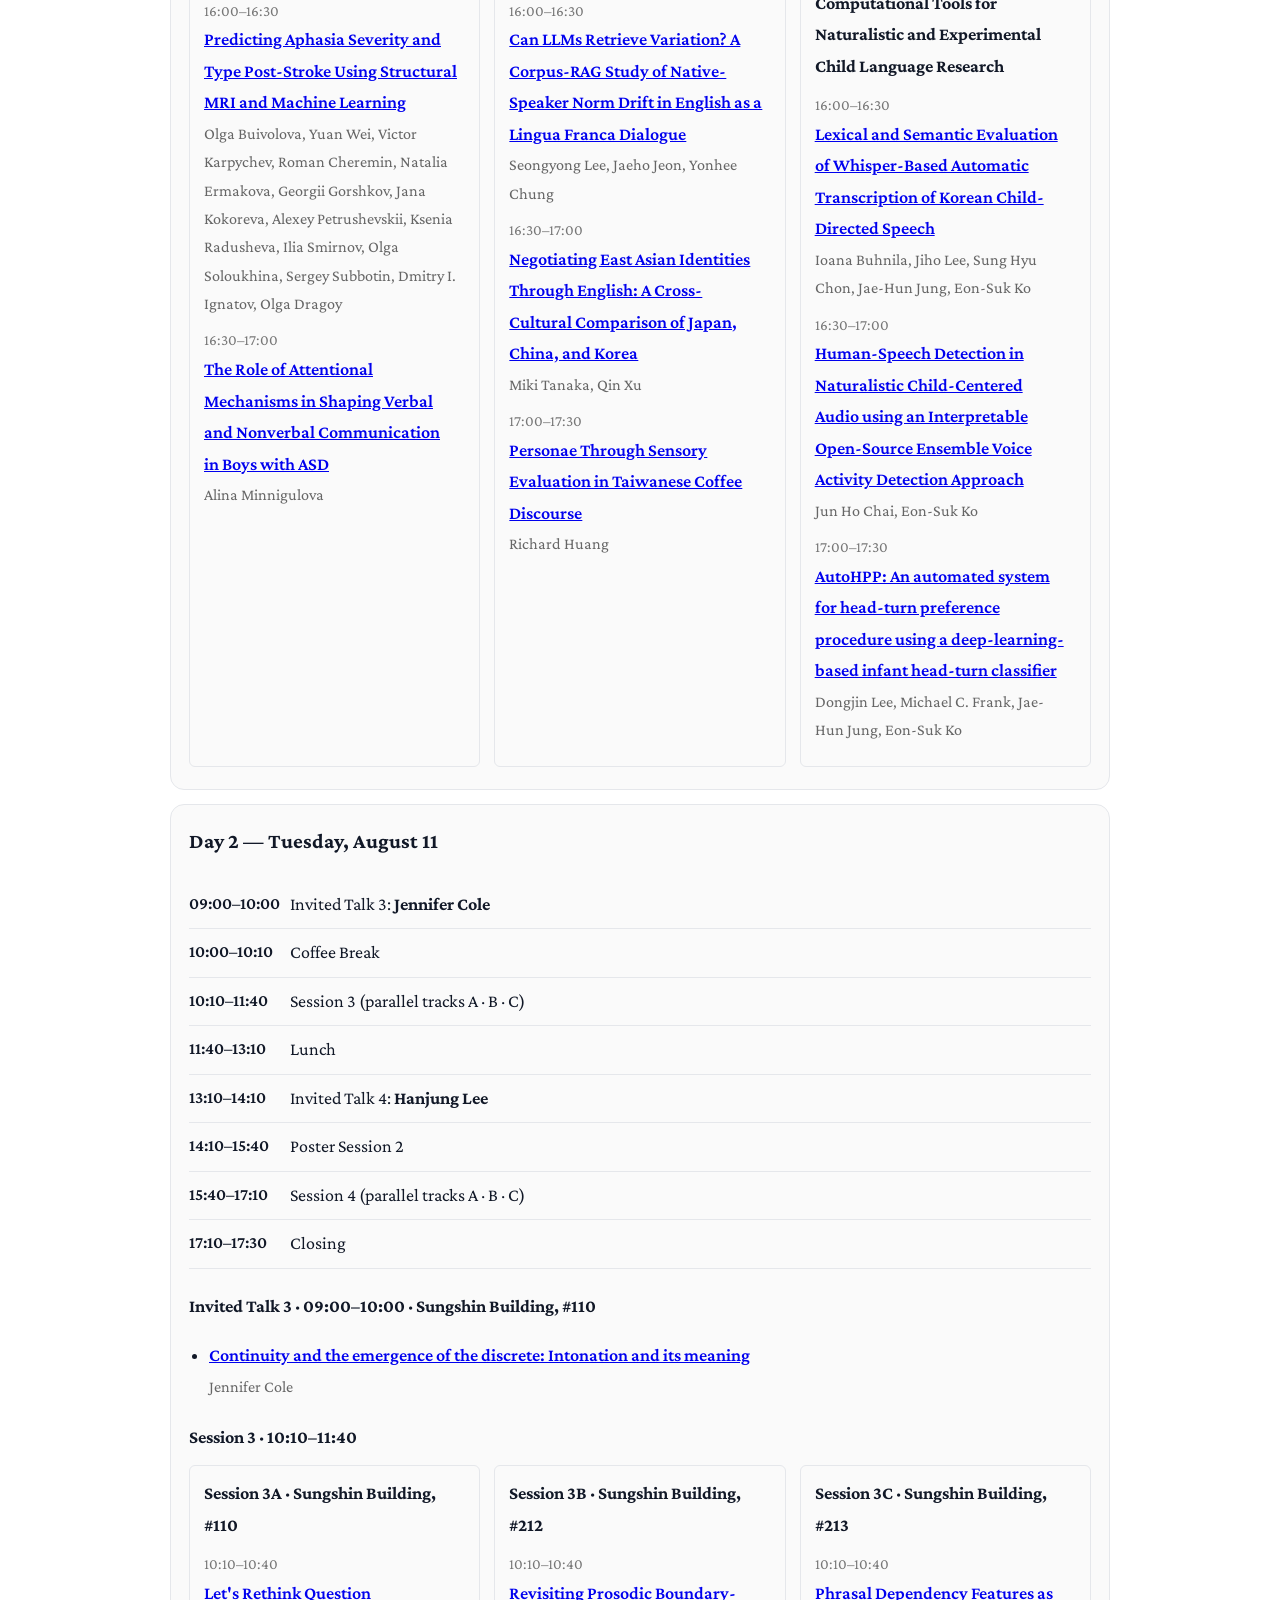
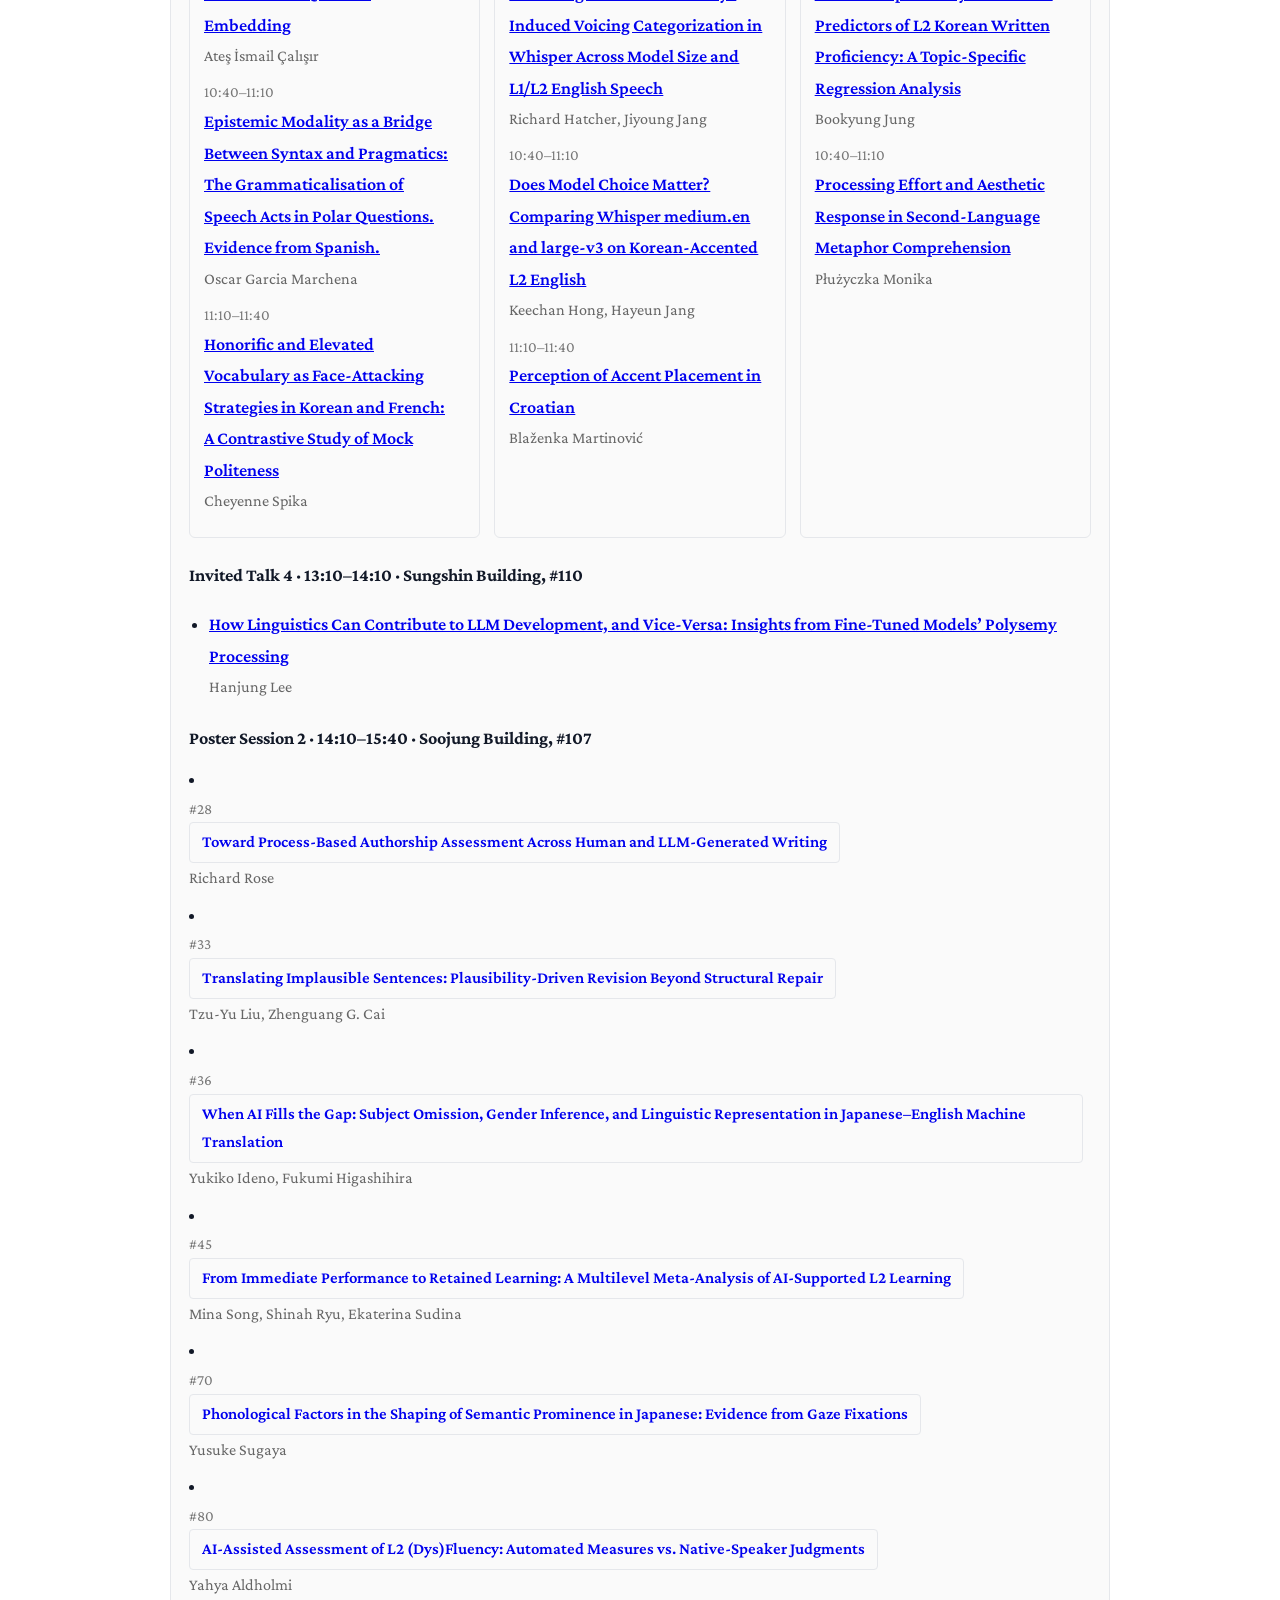
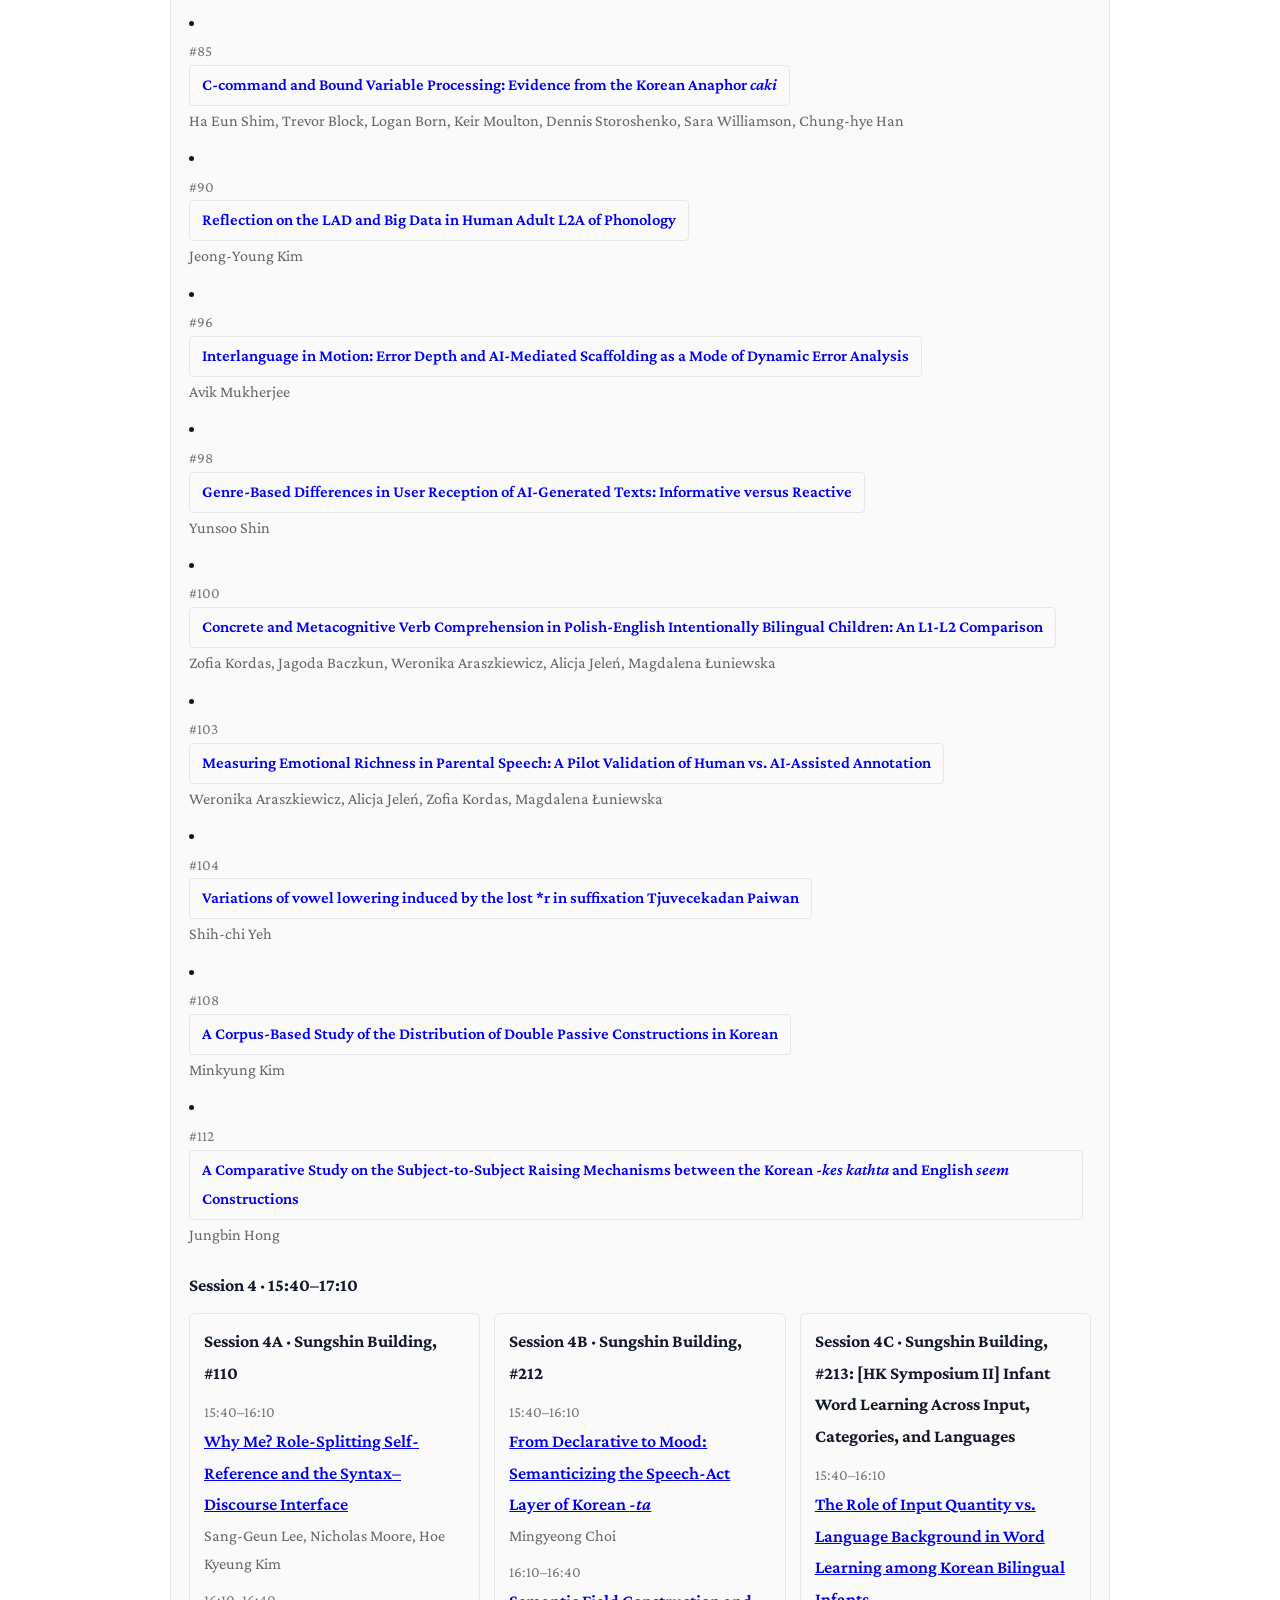
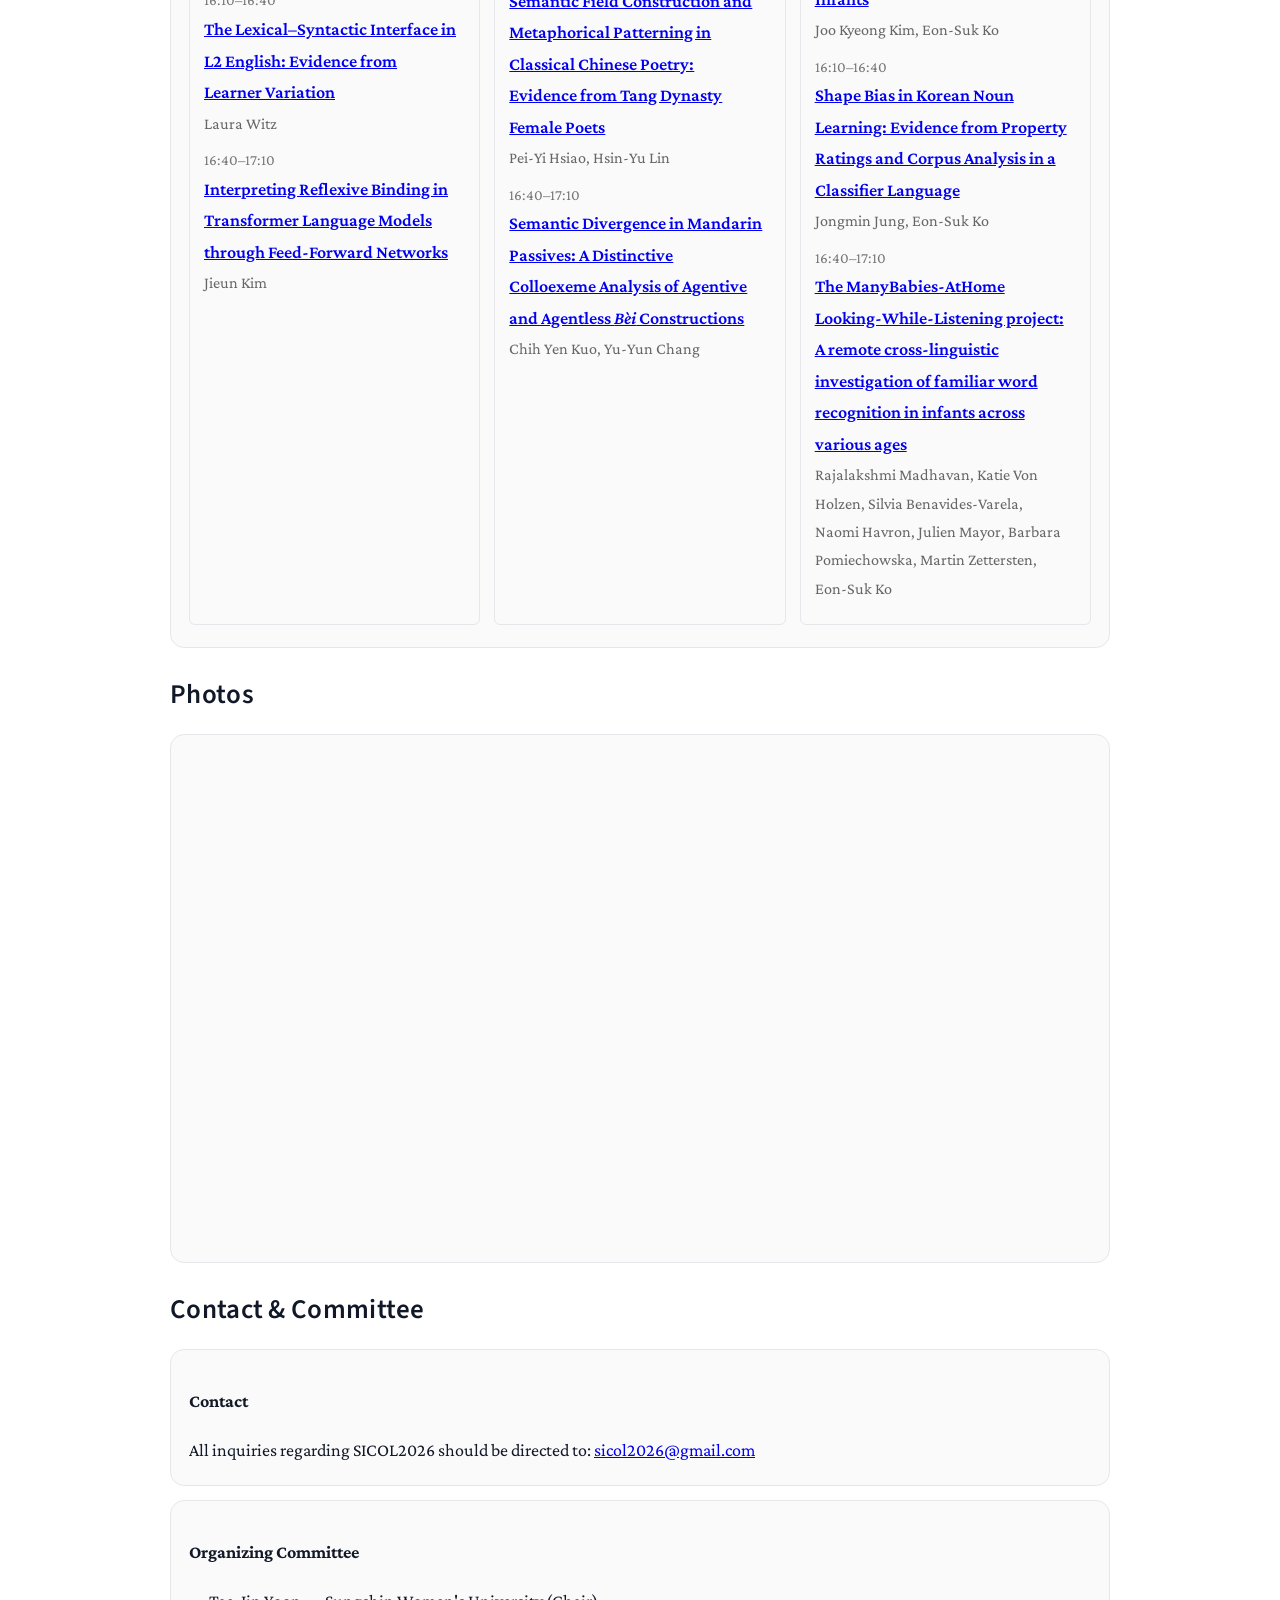
==== commit f4f75767: "Update index.html" ====
--- a/index.html
+++ b/index.html
@@ -440,7 +440,6 @@
 <section id="photos">
   <h2>Photos</h2>
   <div class="box photos-placeholder">
-    <p>Conference photos will be added more soon.</p>
       <iframe src="https://drive.google.com/embeddedfolderview?id=1rwou1wW0OpzGHV9MAimZjj3Dcq5xAZTM#grid"
               width="100%" height="480" style="border:0;"></iframe>
   </div>
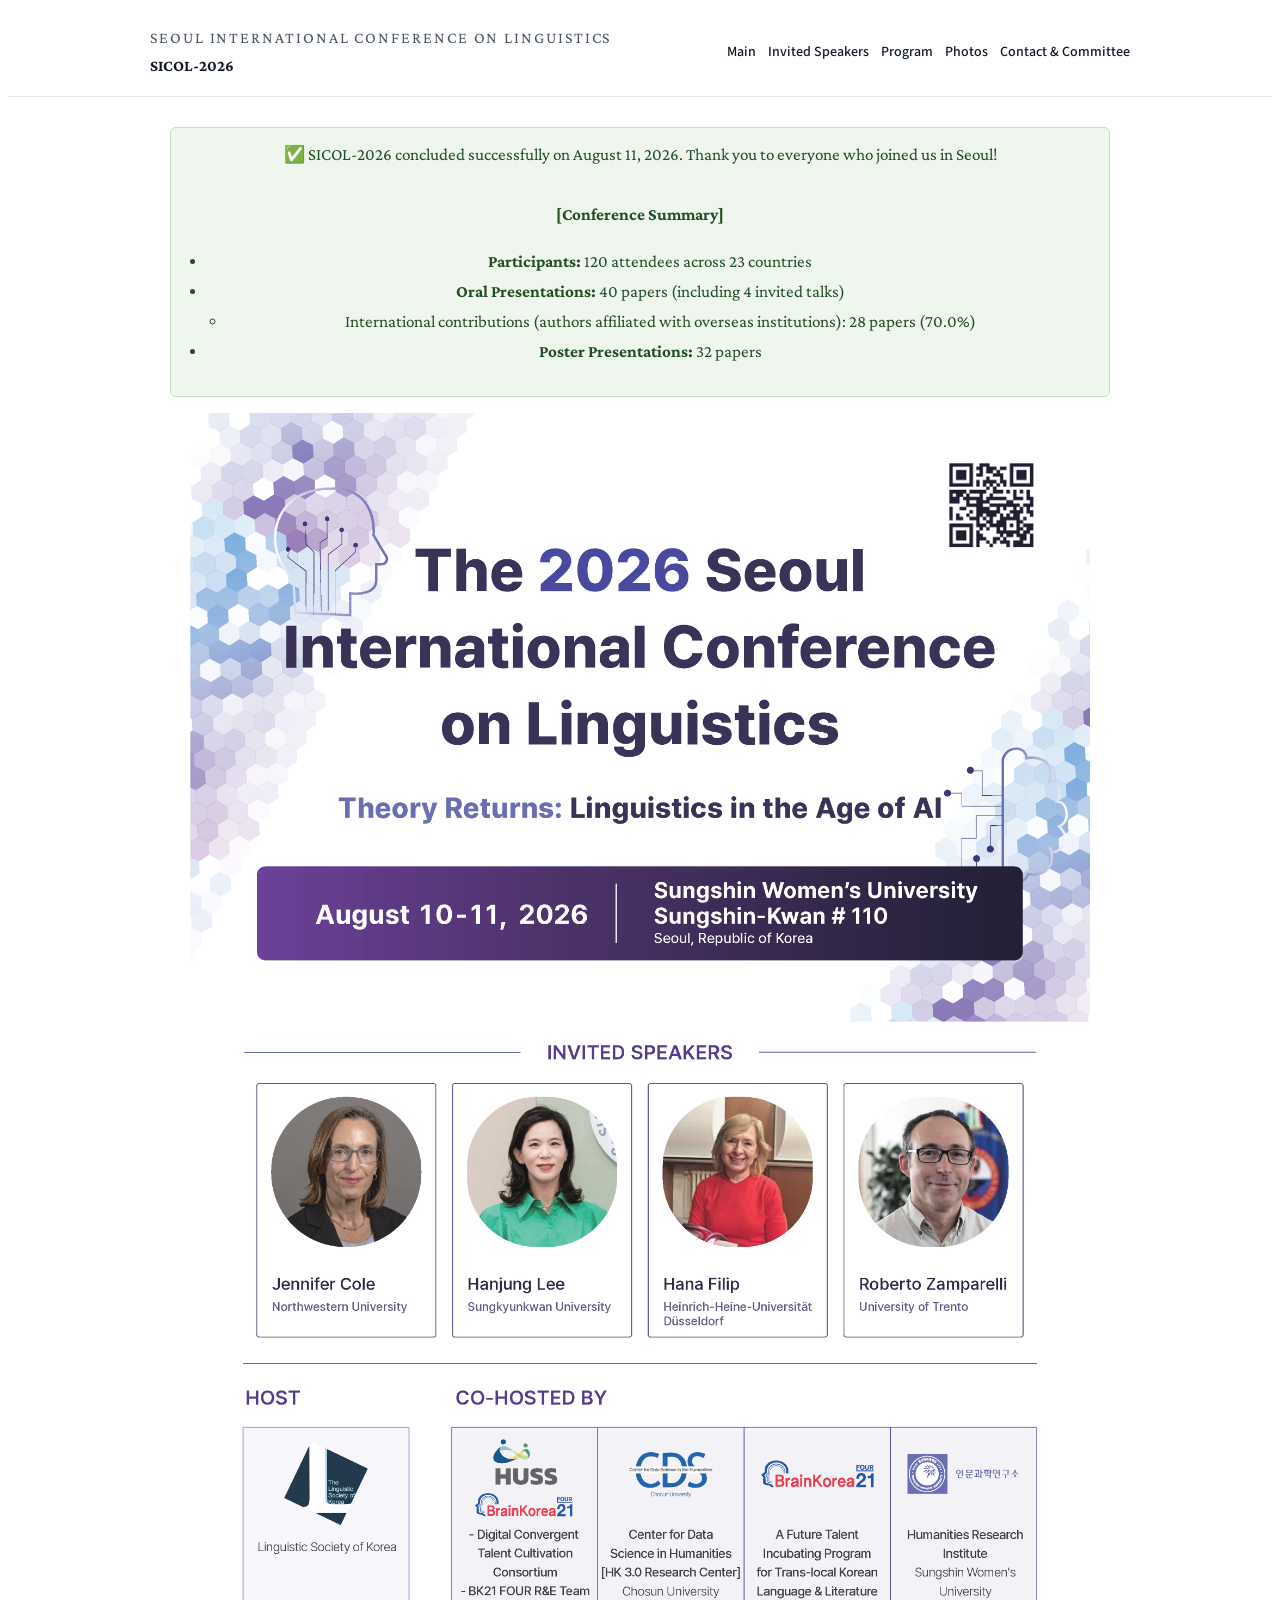
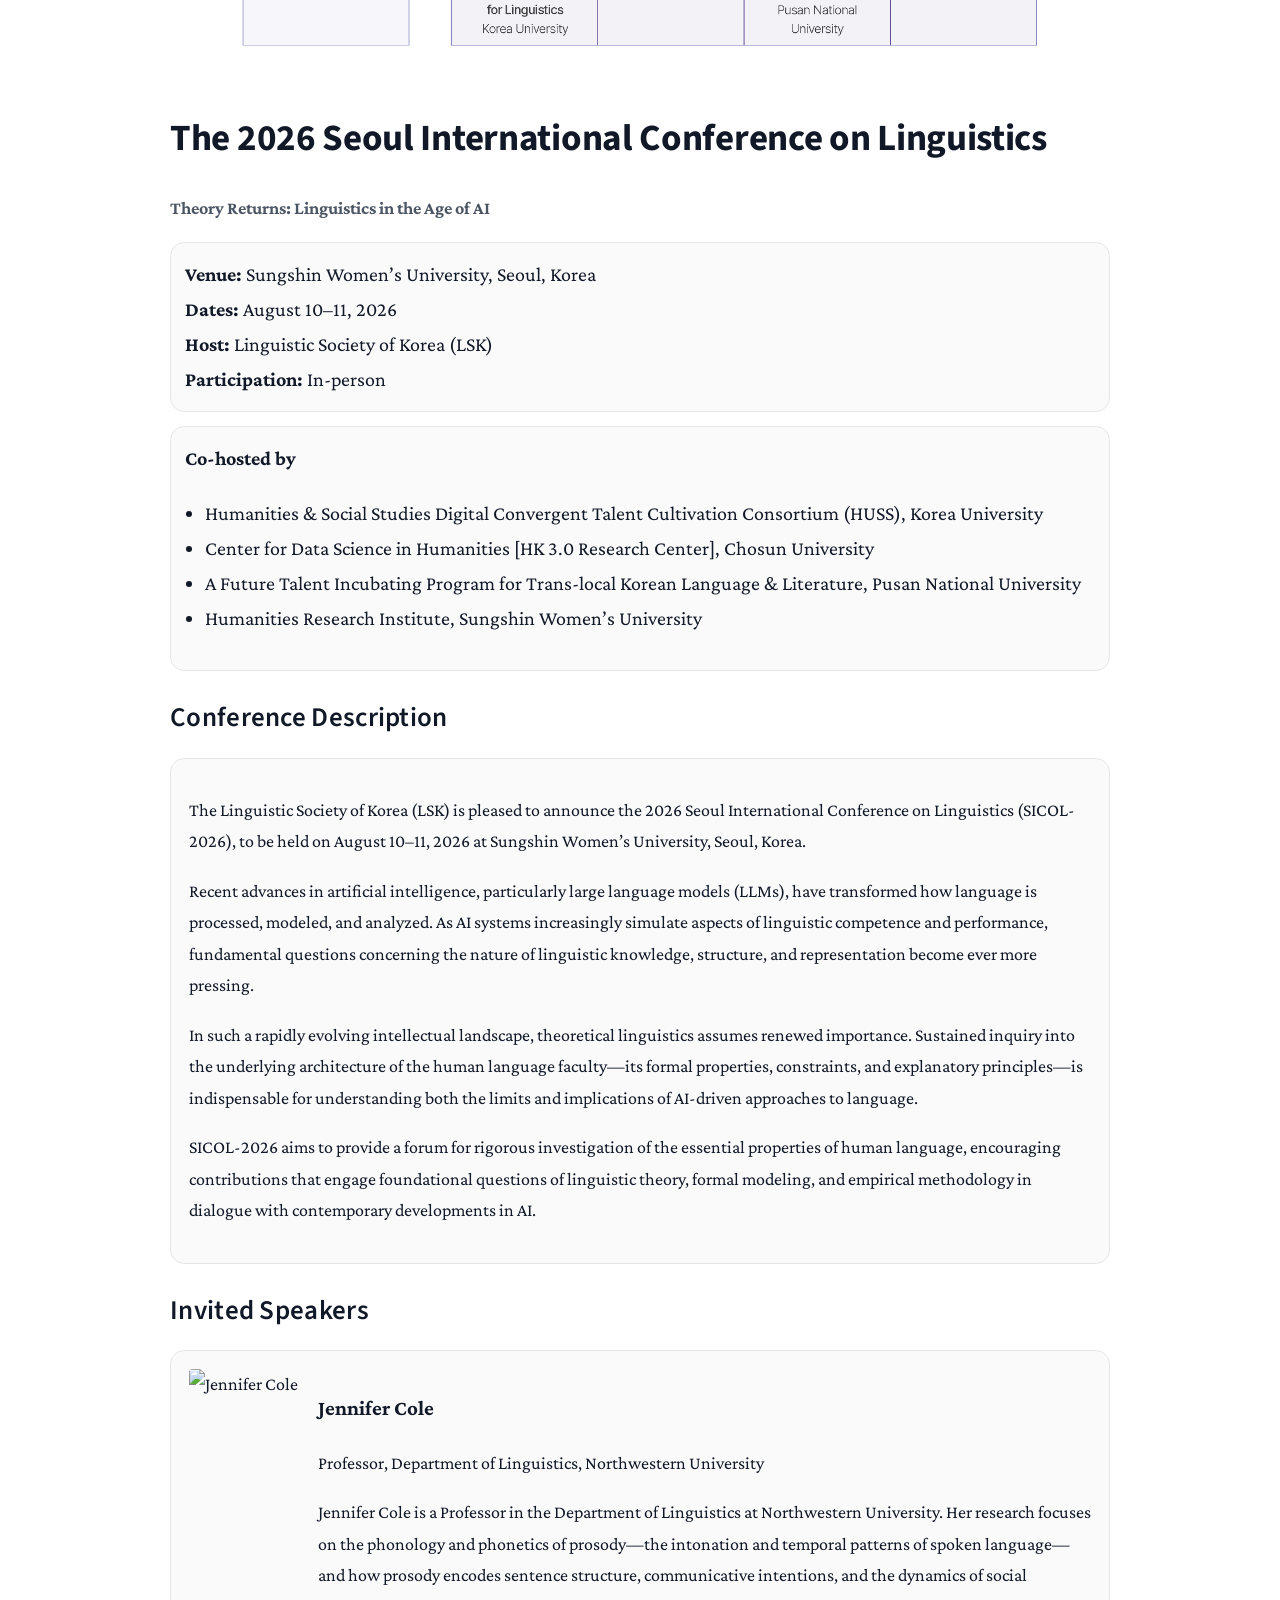
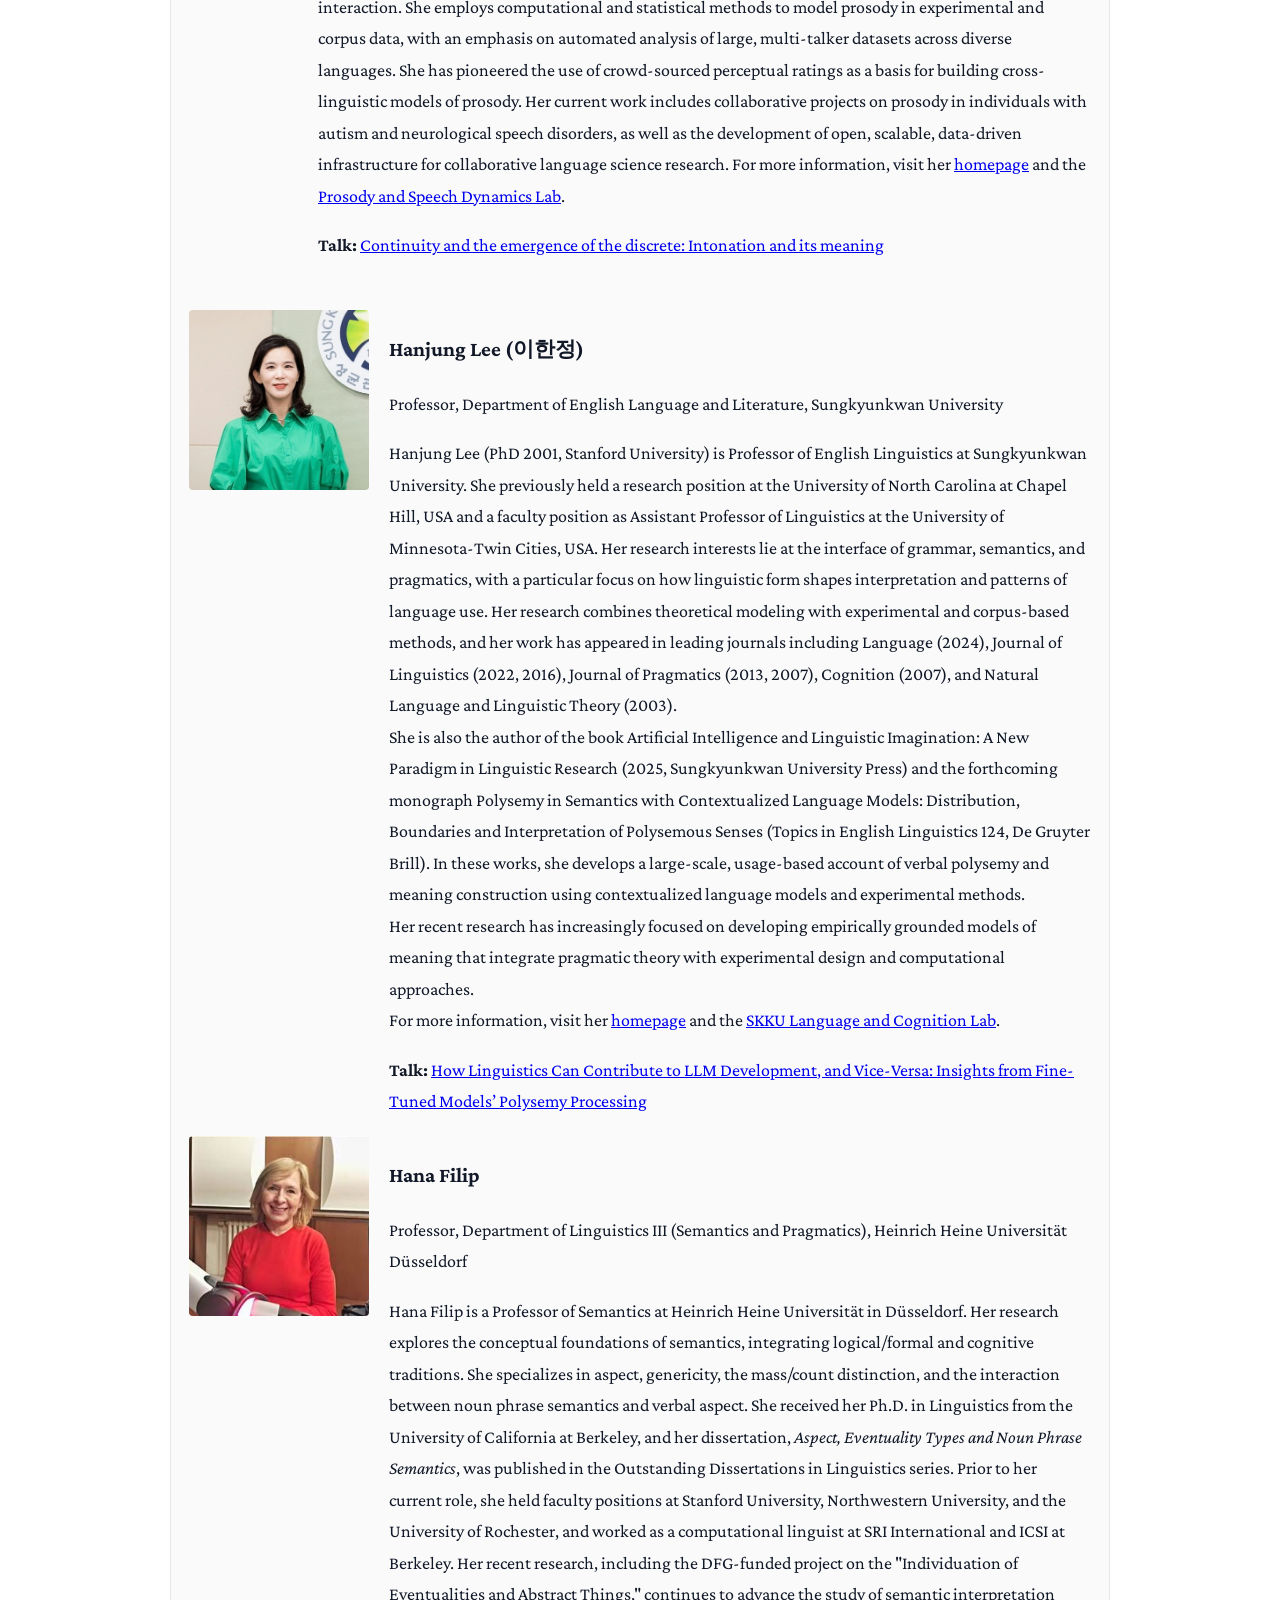
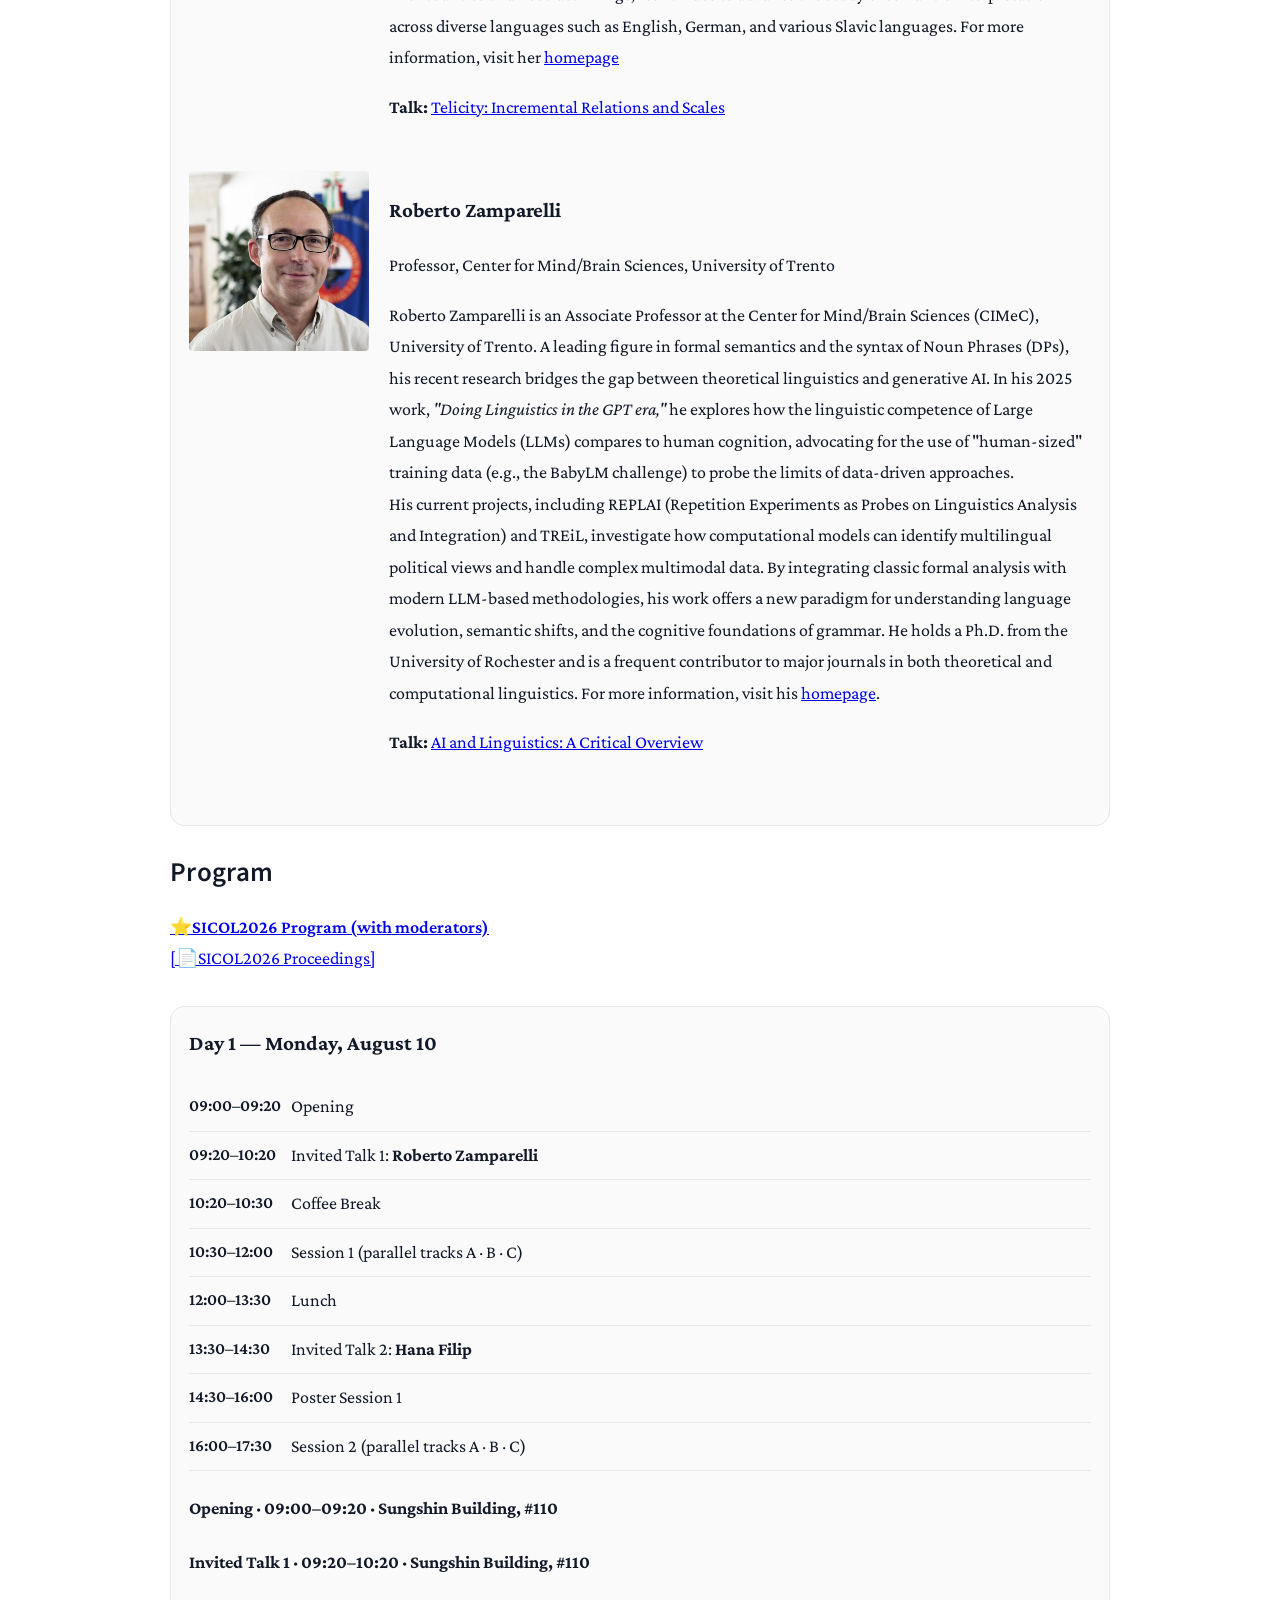
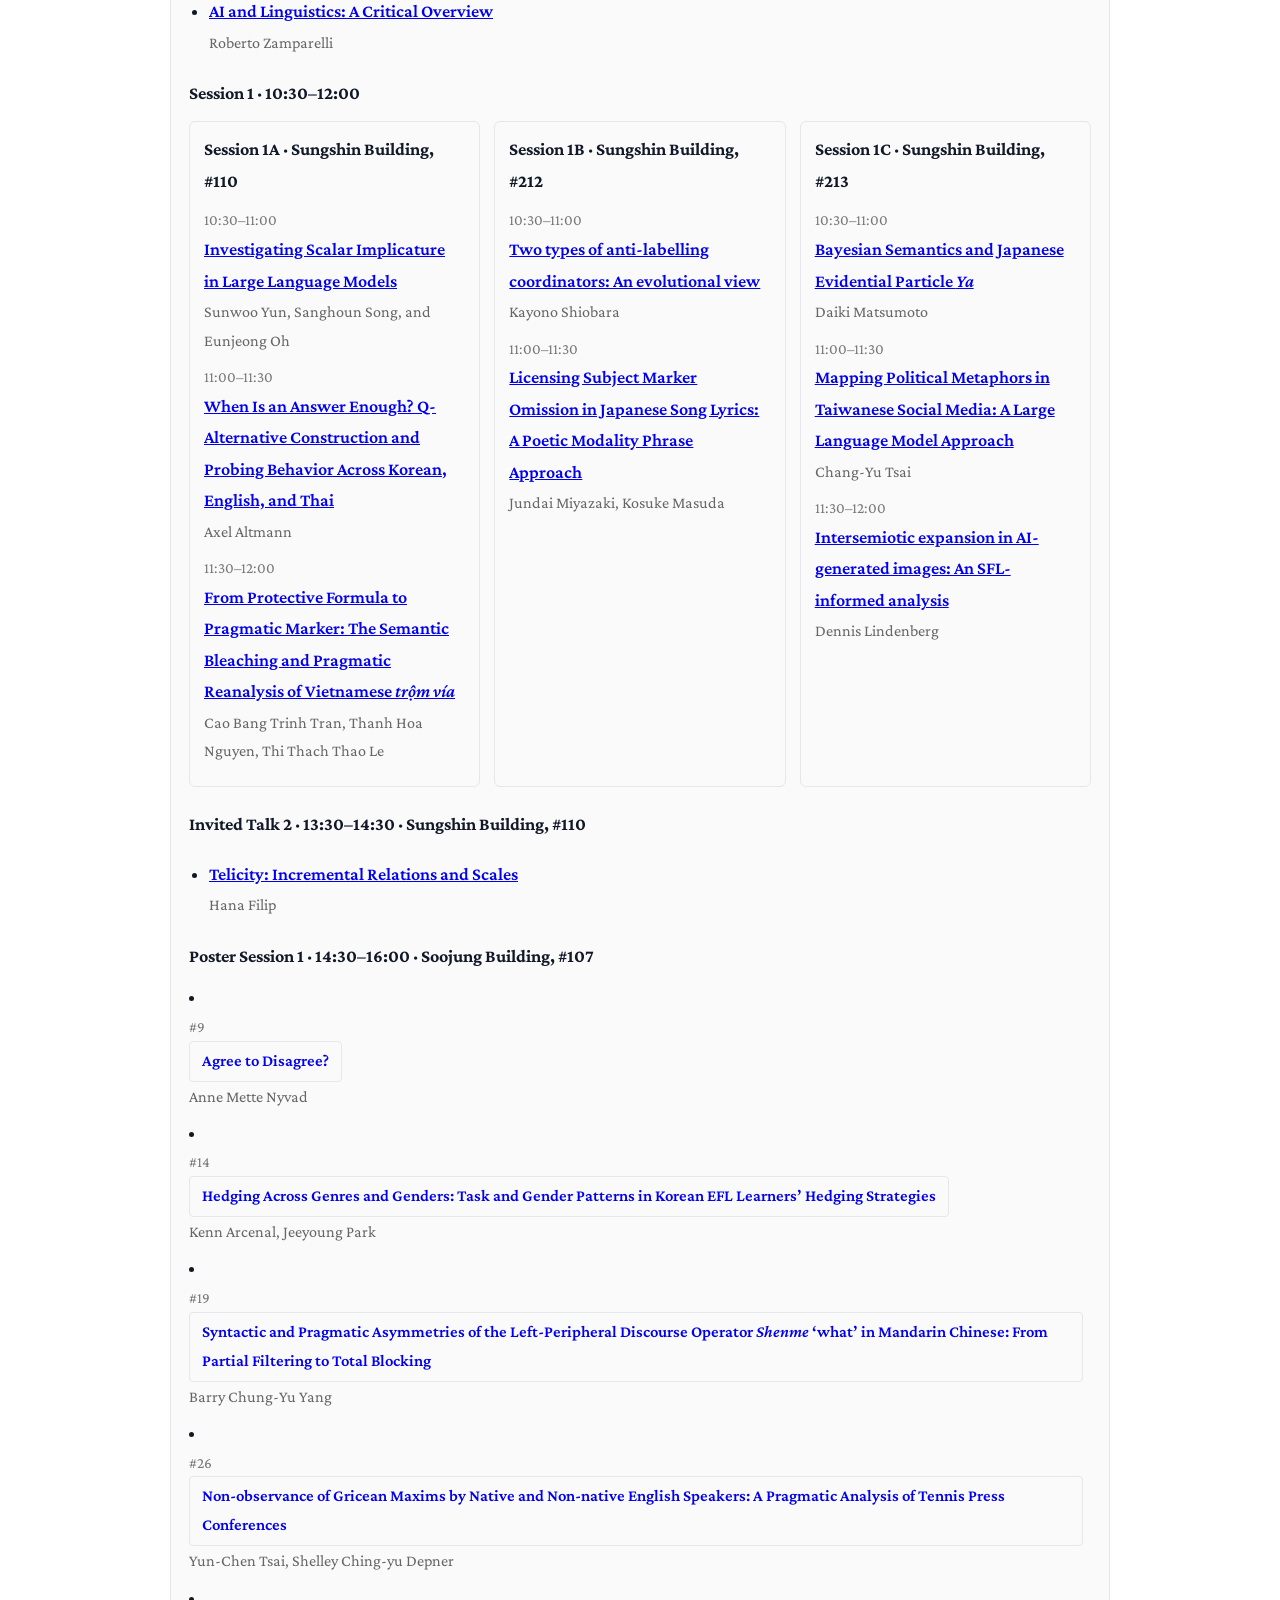
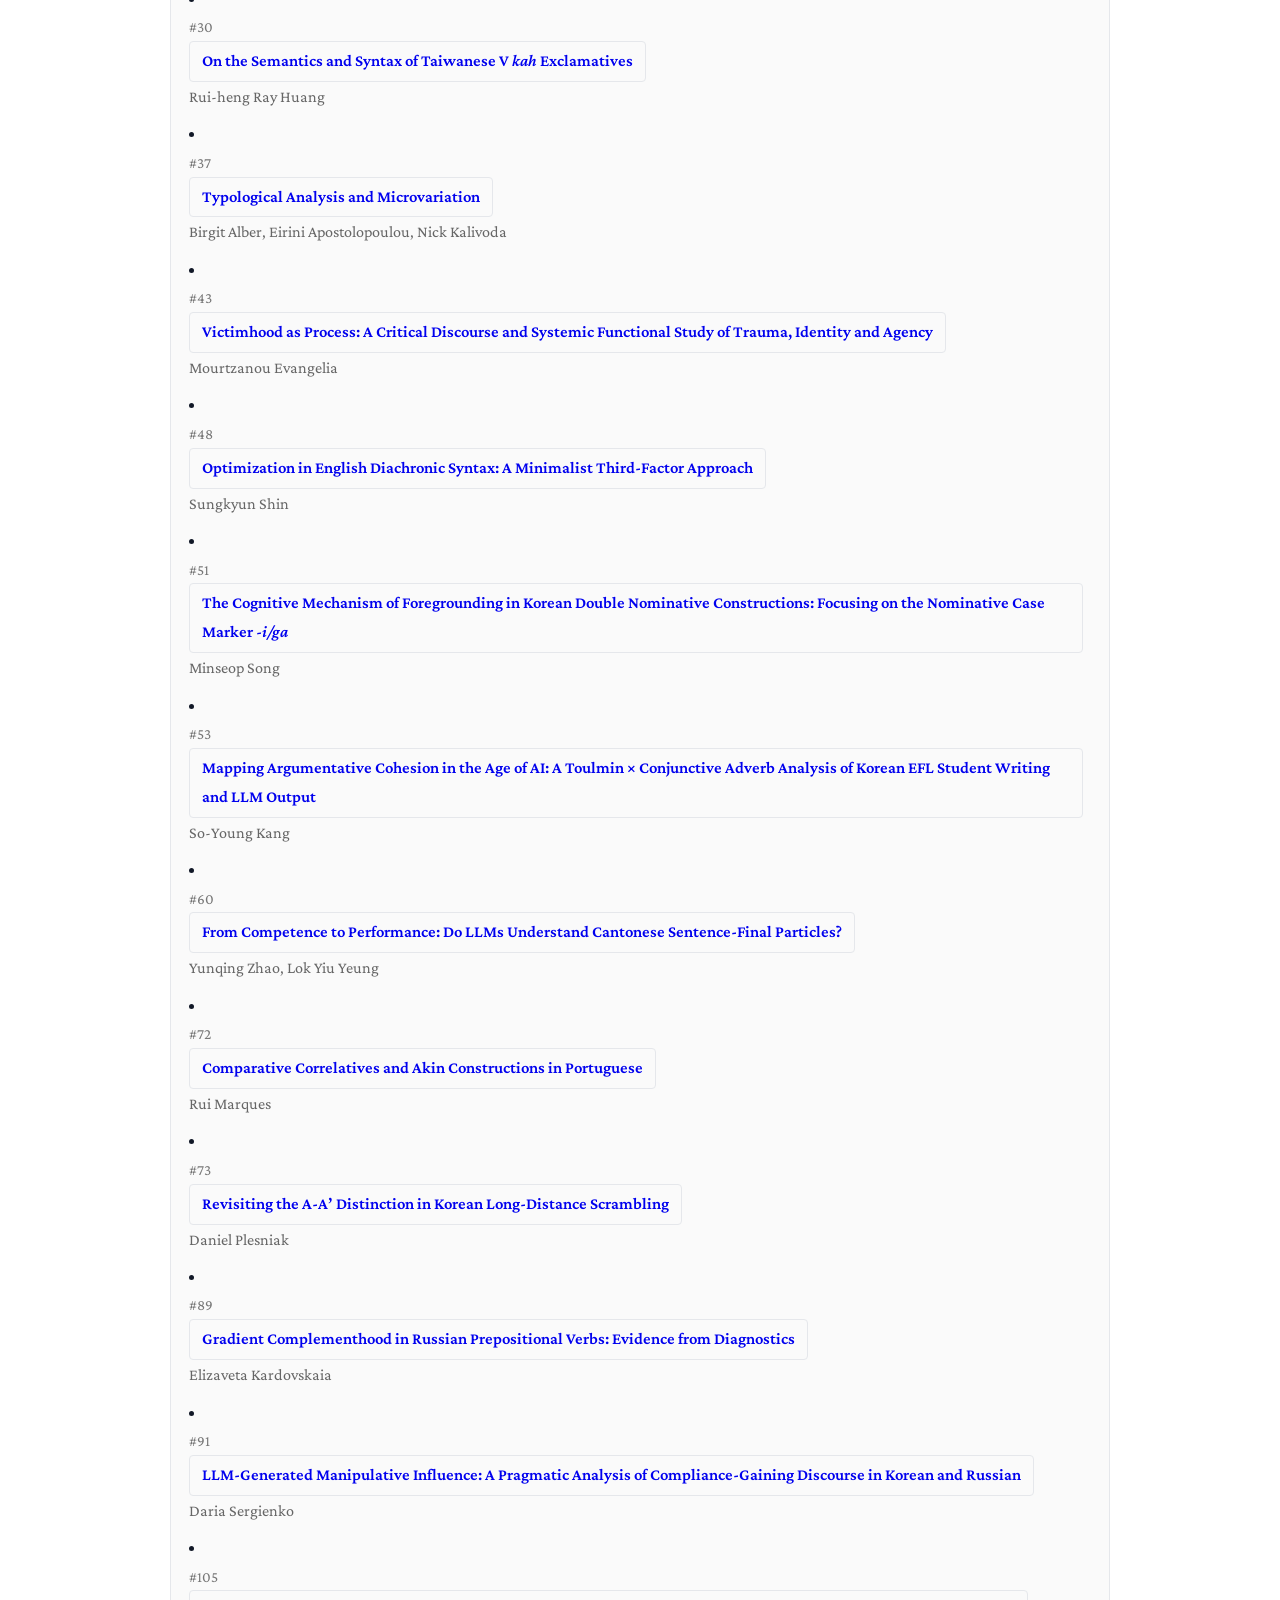
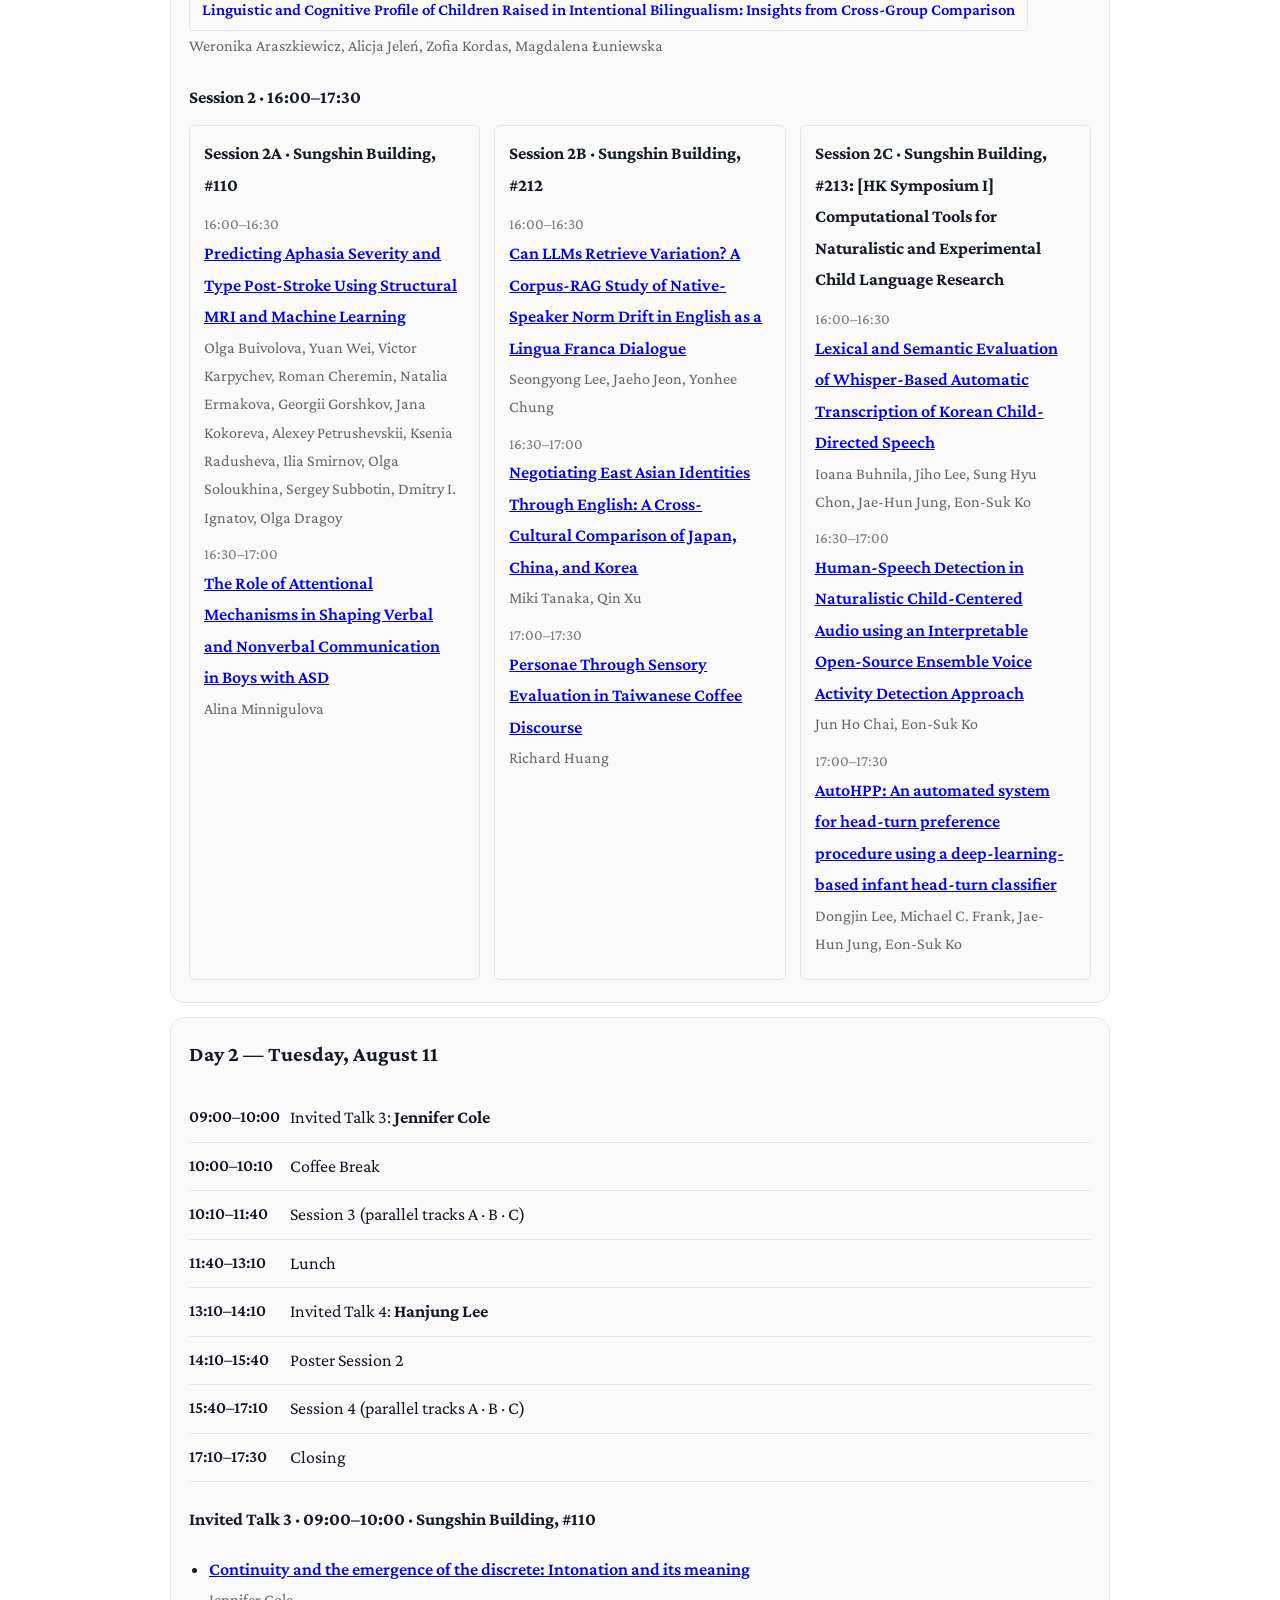
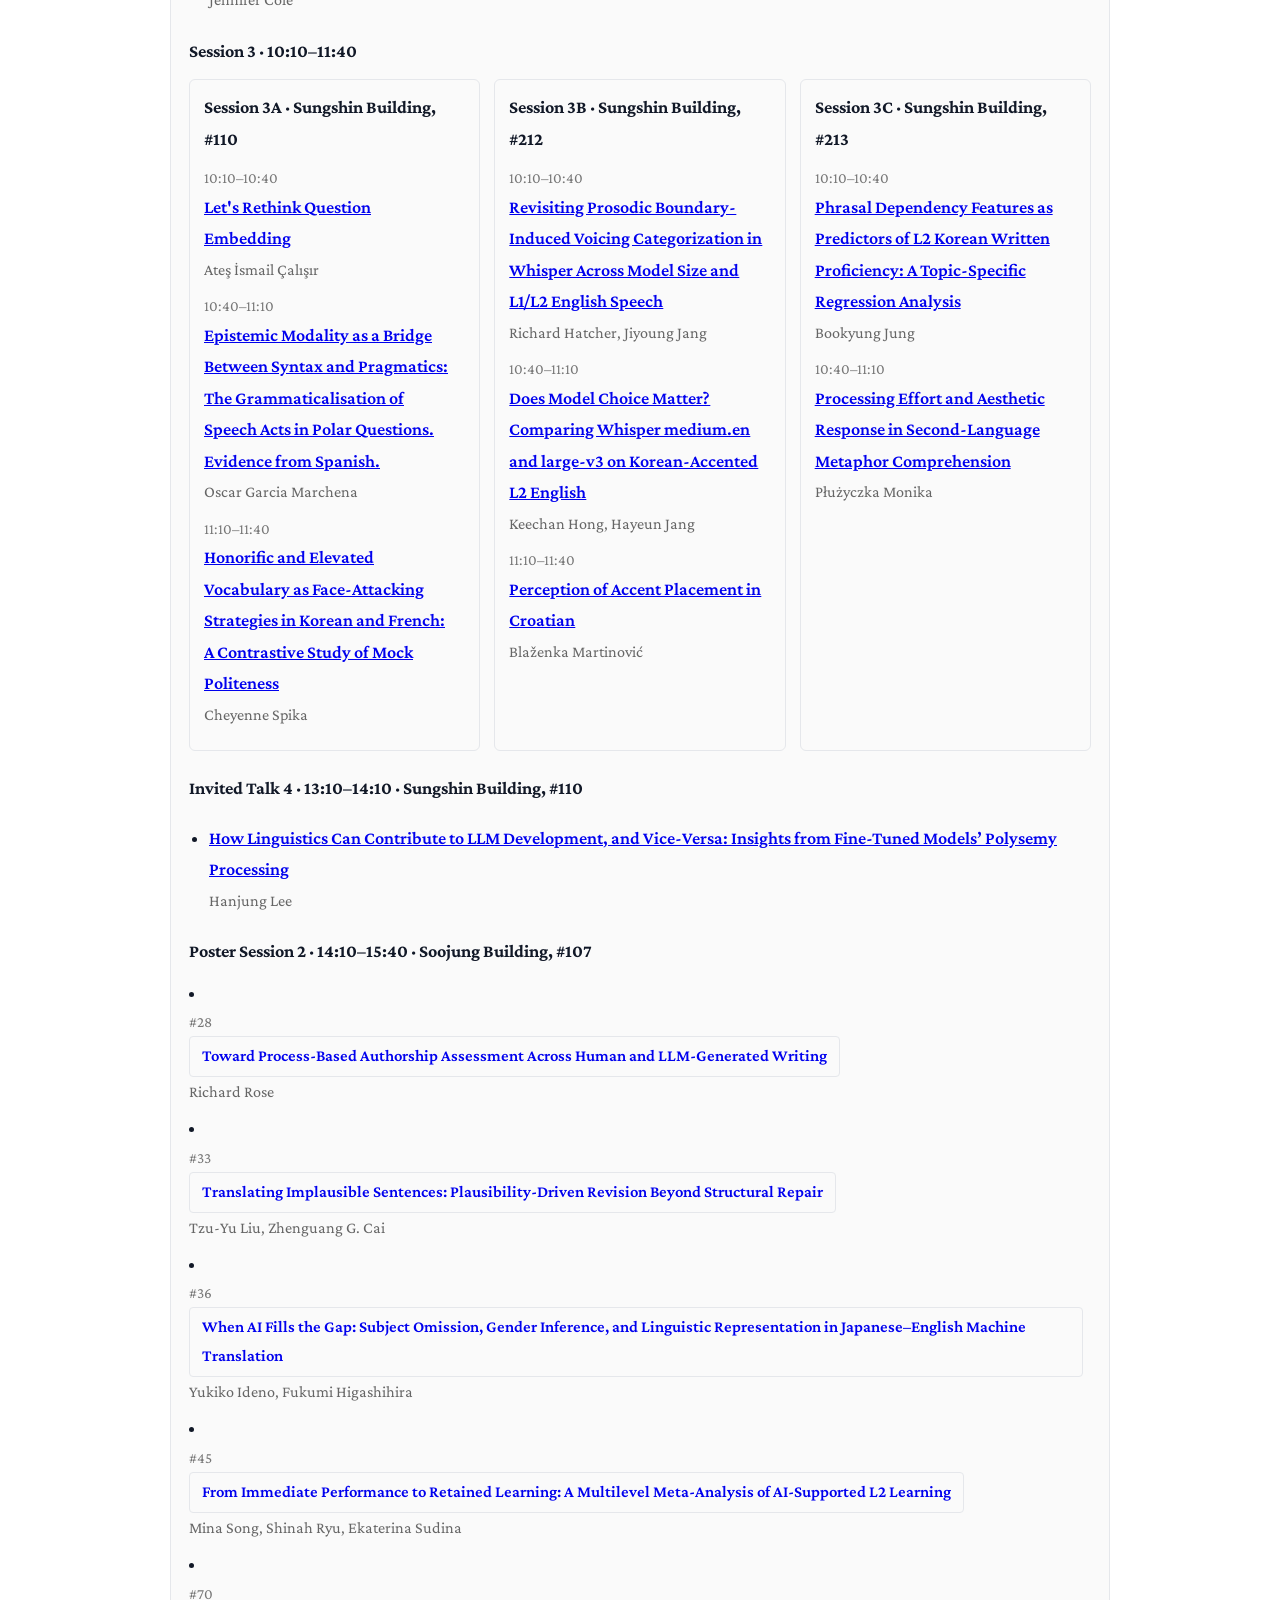
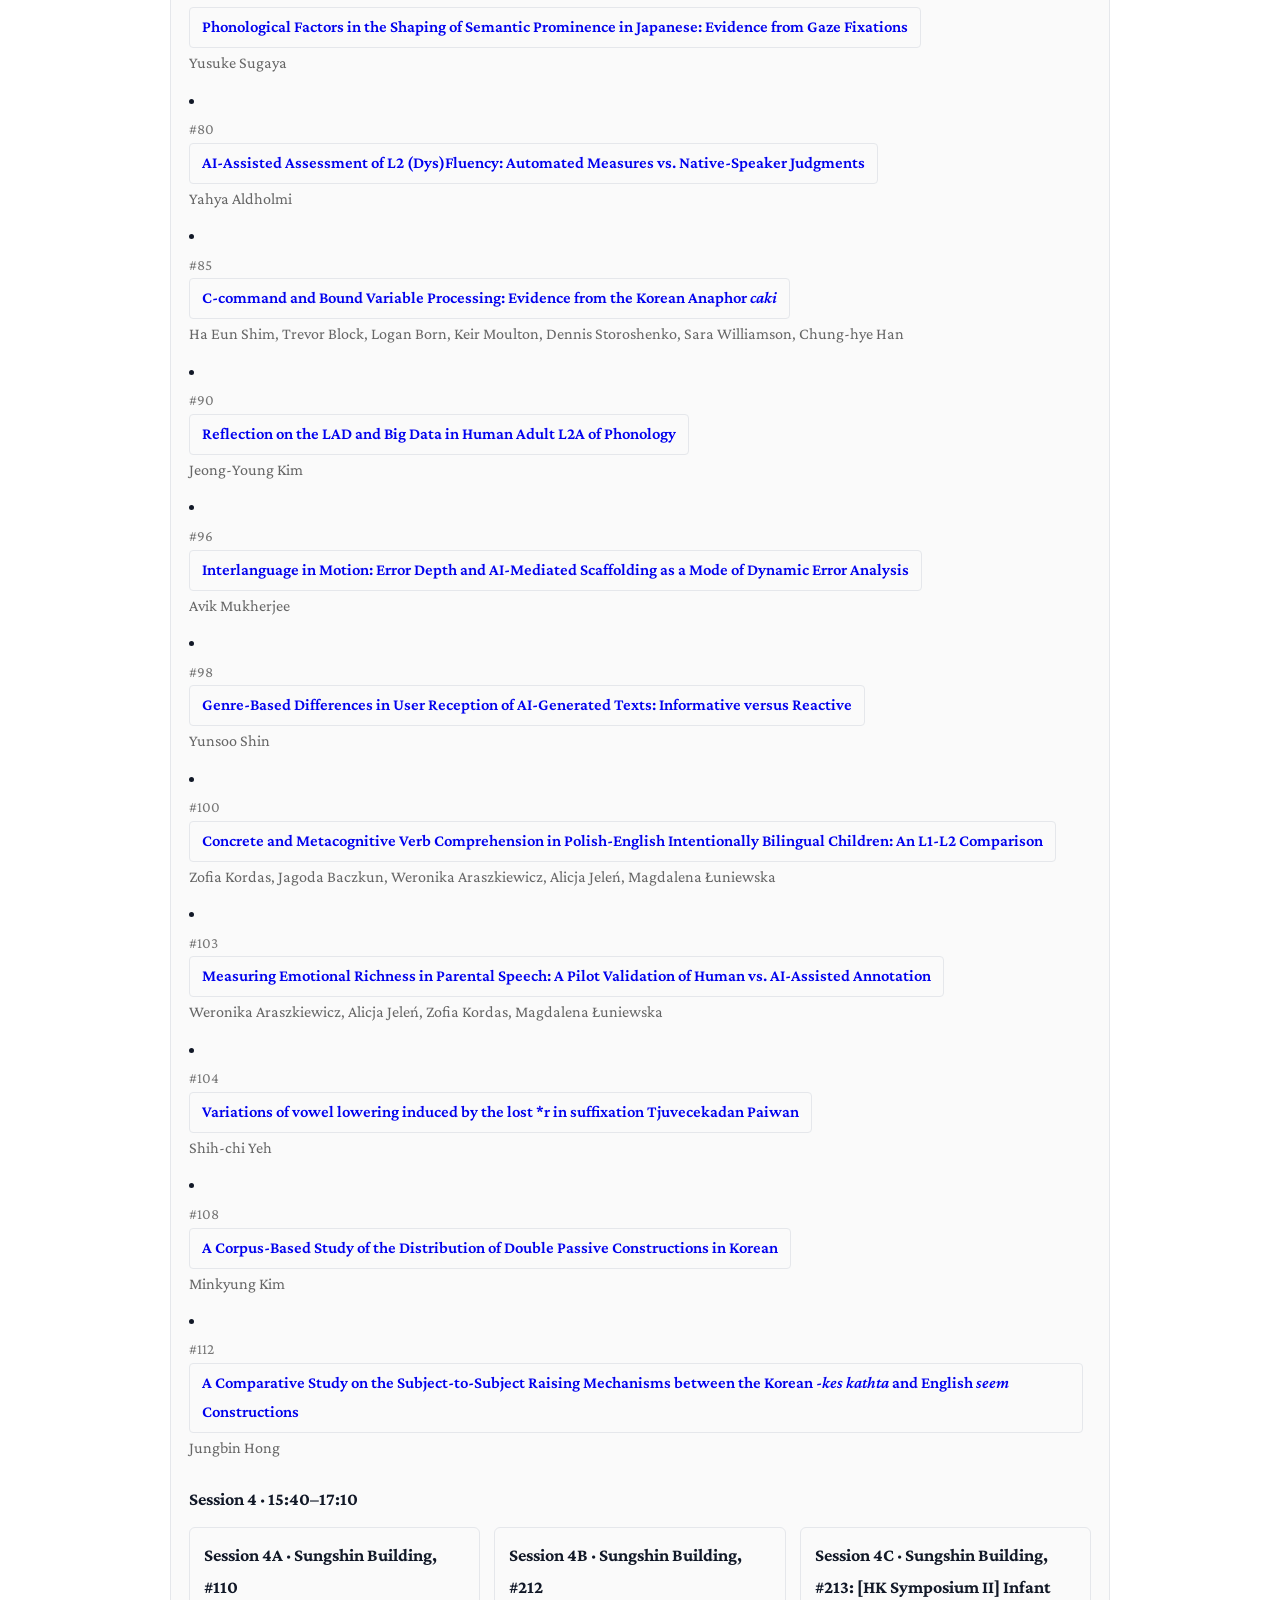
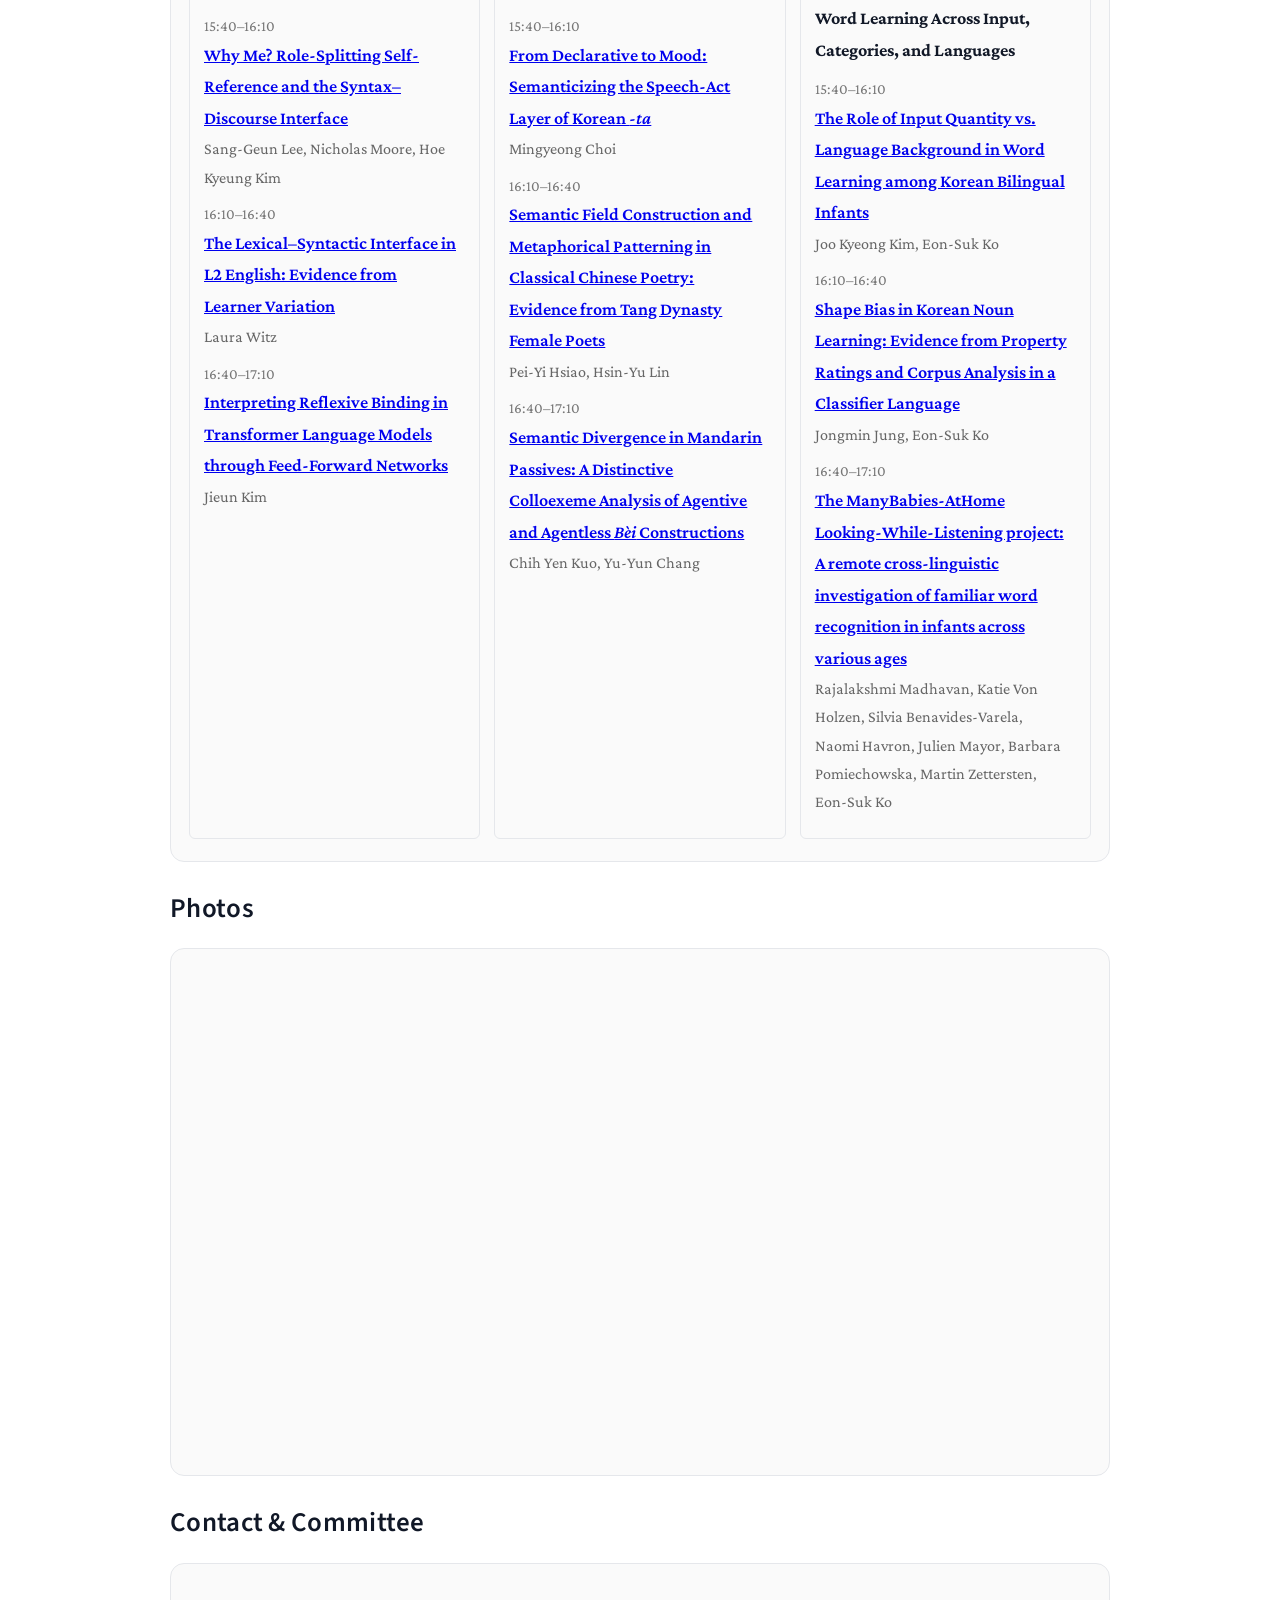
==== commit 4b53dd37: "Update index.html" ====
--- a/index.html
+++ b/index.html
@@ -80,6 +80,17 @@
     
     <div class="status-banner">
       ✅ SICOL-2026 concluded successfully on August 11, 2026. Thank you to everyone who joined us in Seoul!
+    <br><br>
+      <strong>[Conference Summary]</strong>
+      <ul>
+        <li><strong>Participants:</strong> 120 attendees across 23 countries</li>
+        <li><strong>Oral Presentations:</strong> 40 papers (including 4 invited talks)
+          <ul>
+            <li>International contributions (authors affiliated with overseas institutions): 28 papers (70.0%)</li>
+          </ul>
+        </li>
+        <li><strong>Poster Presentations:</strong> 32 papers</li>
+      </ul>
     </div>
     
     <div class="main-logo">
@@ -224,7 +235,7 @@
 <section id="program">
   <h2>Program</h2>
   <a href="SICOL2026_program.pdf" target="_blank" class="pgm-title">⭐SICOL2026 Program (with moderators)</a>
-  <a href="https://drive.google.com/file/d/19LMnj9FNXFWouI5YjB1r7TefyXZmqjdR/view?usp=sharing" target="_blank">[📄SICOL2026 Proceedings]</a><br><br>
+  <a href="https://drive.google.com/file/d/1zTacw9R-wuBySUjOXdYpax75Cl2i5VeW/view?usp=sharing" target="_blank">[📄SICOL2026 Proceedings]</a><br><br>
   
   <!-- ================= DAY 1 ================= -->
   <div class="box">
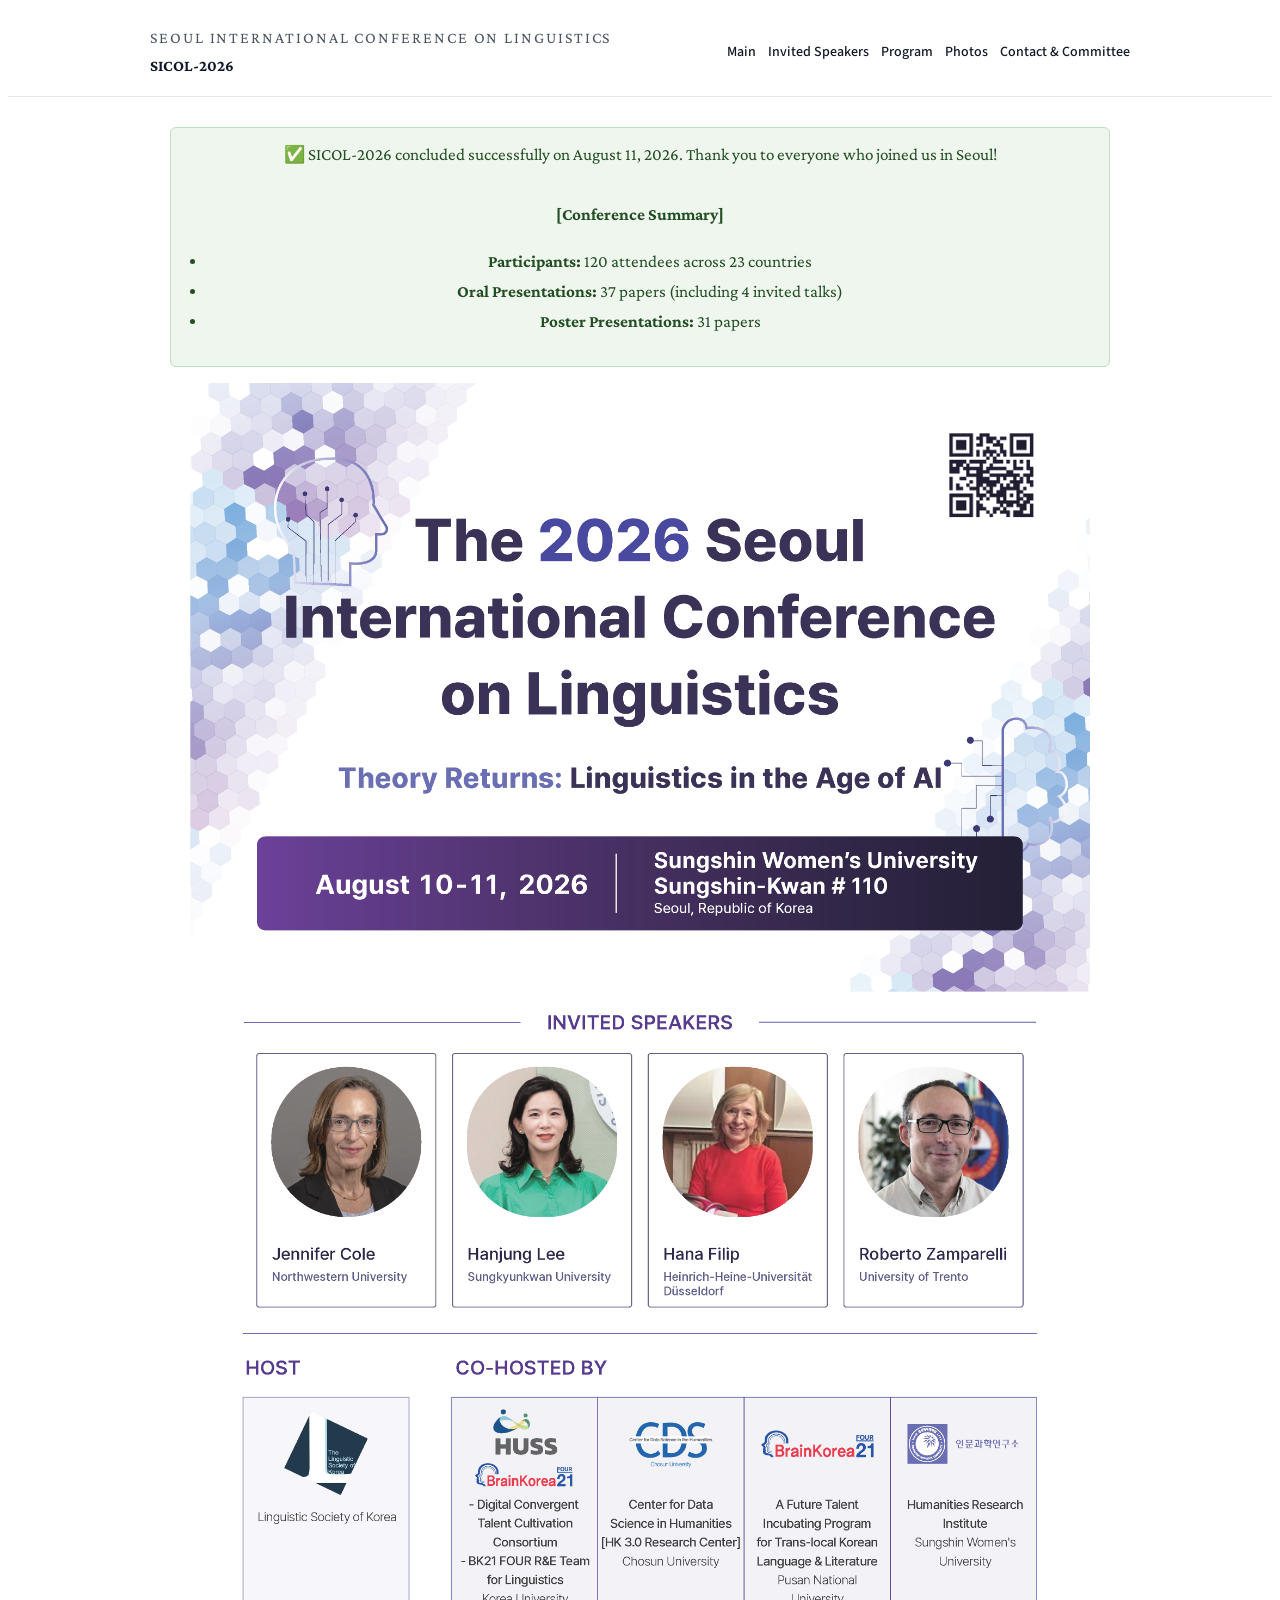
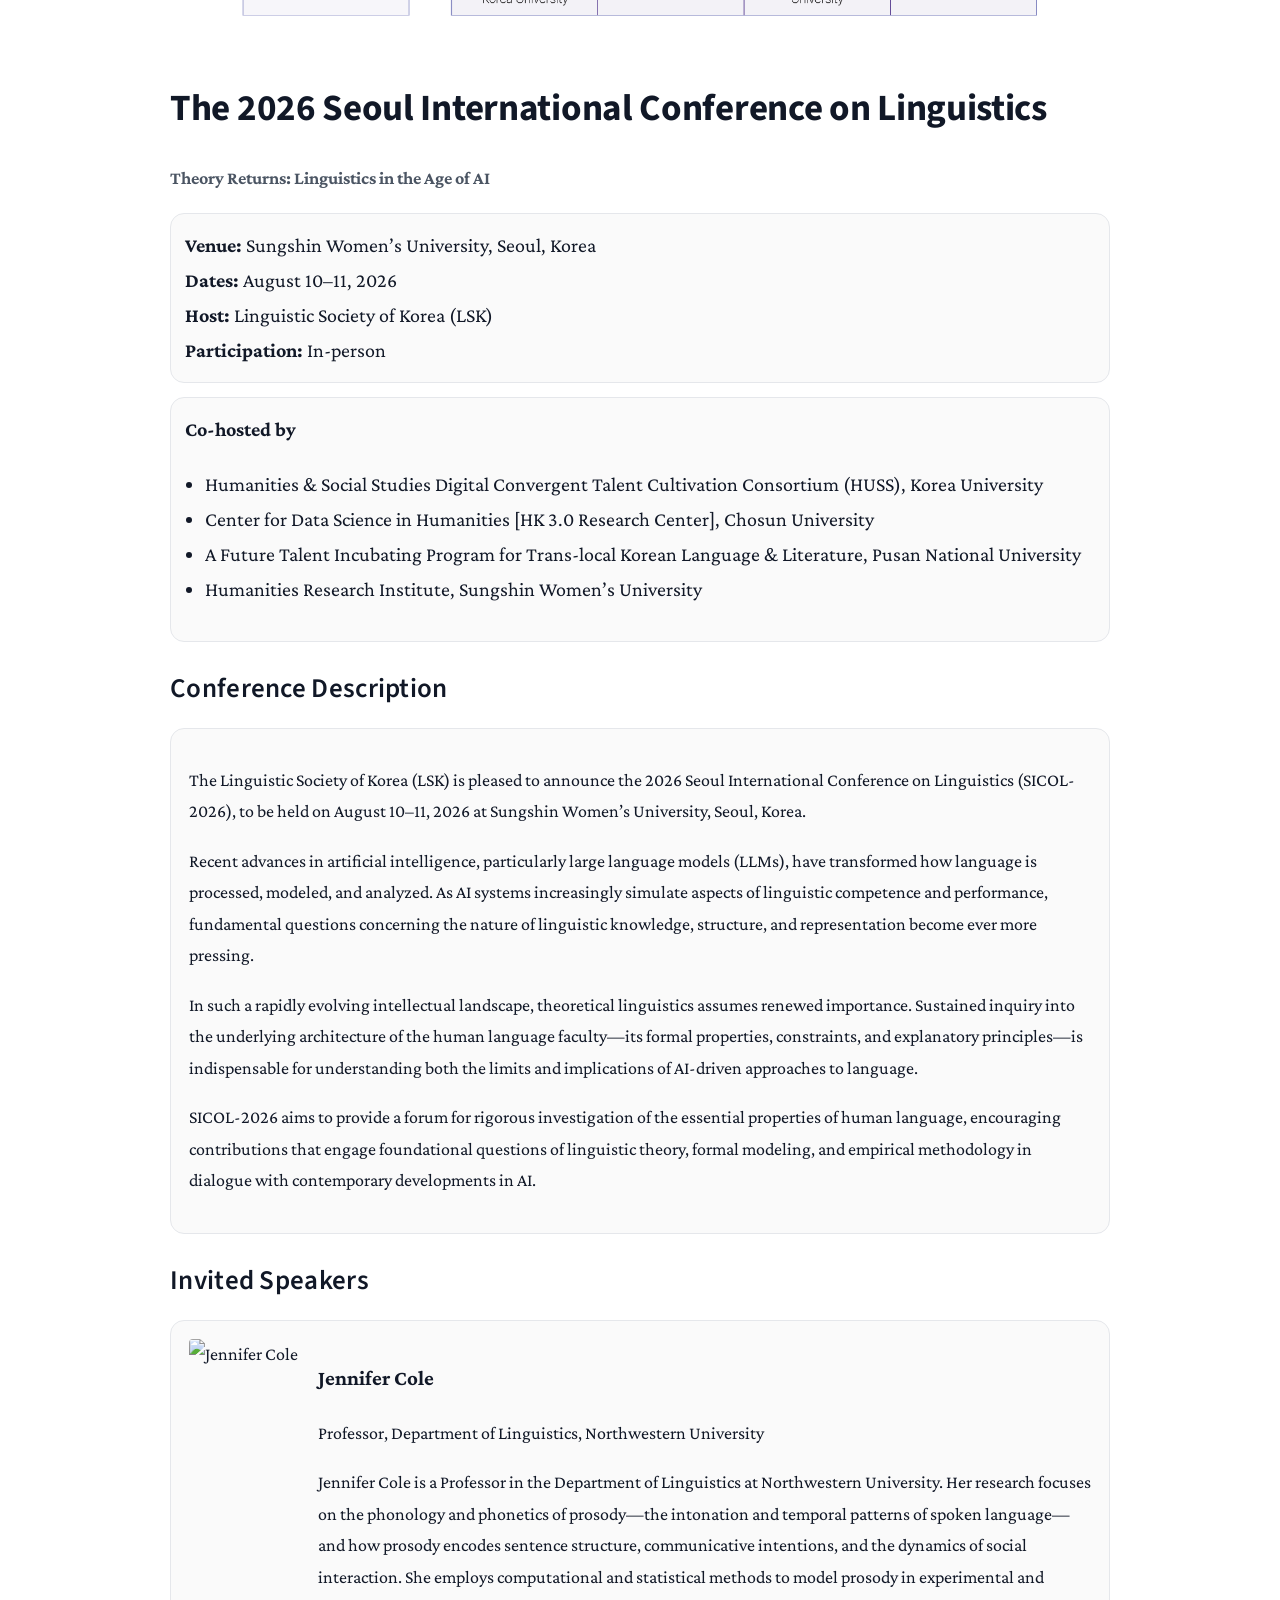
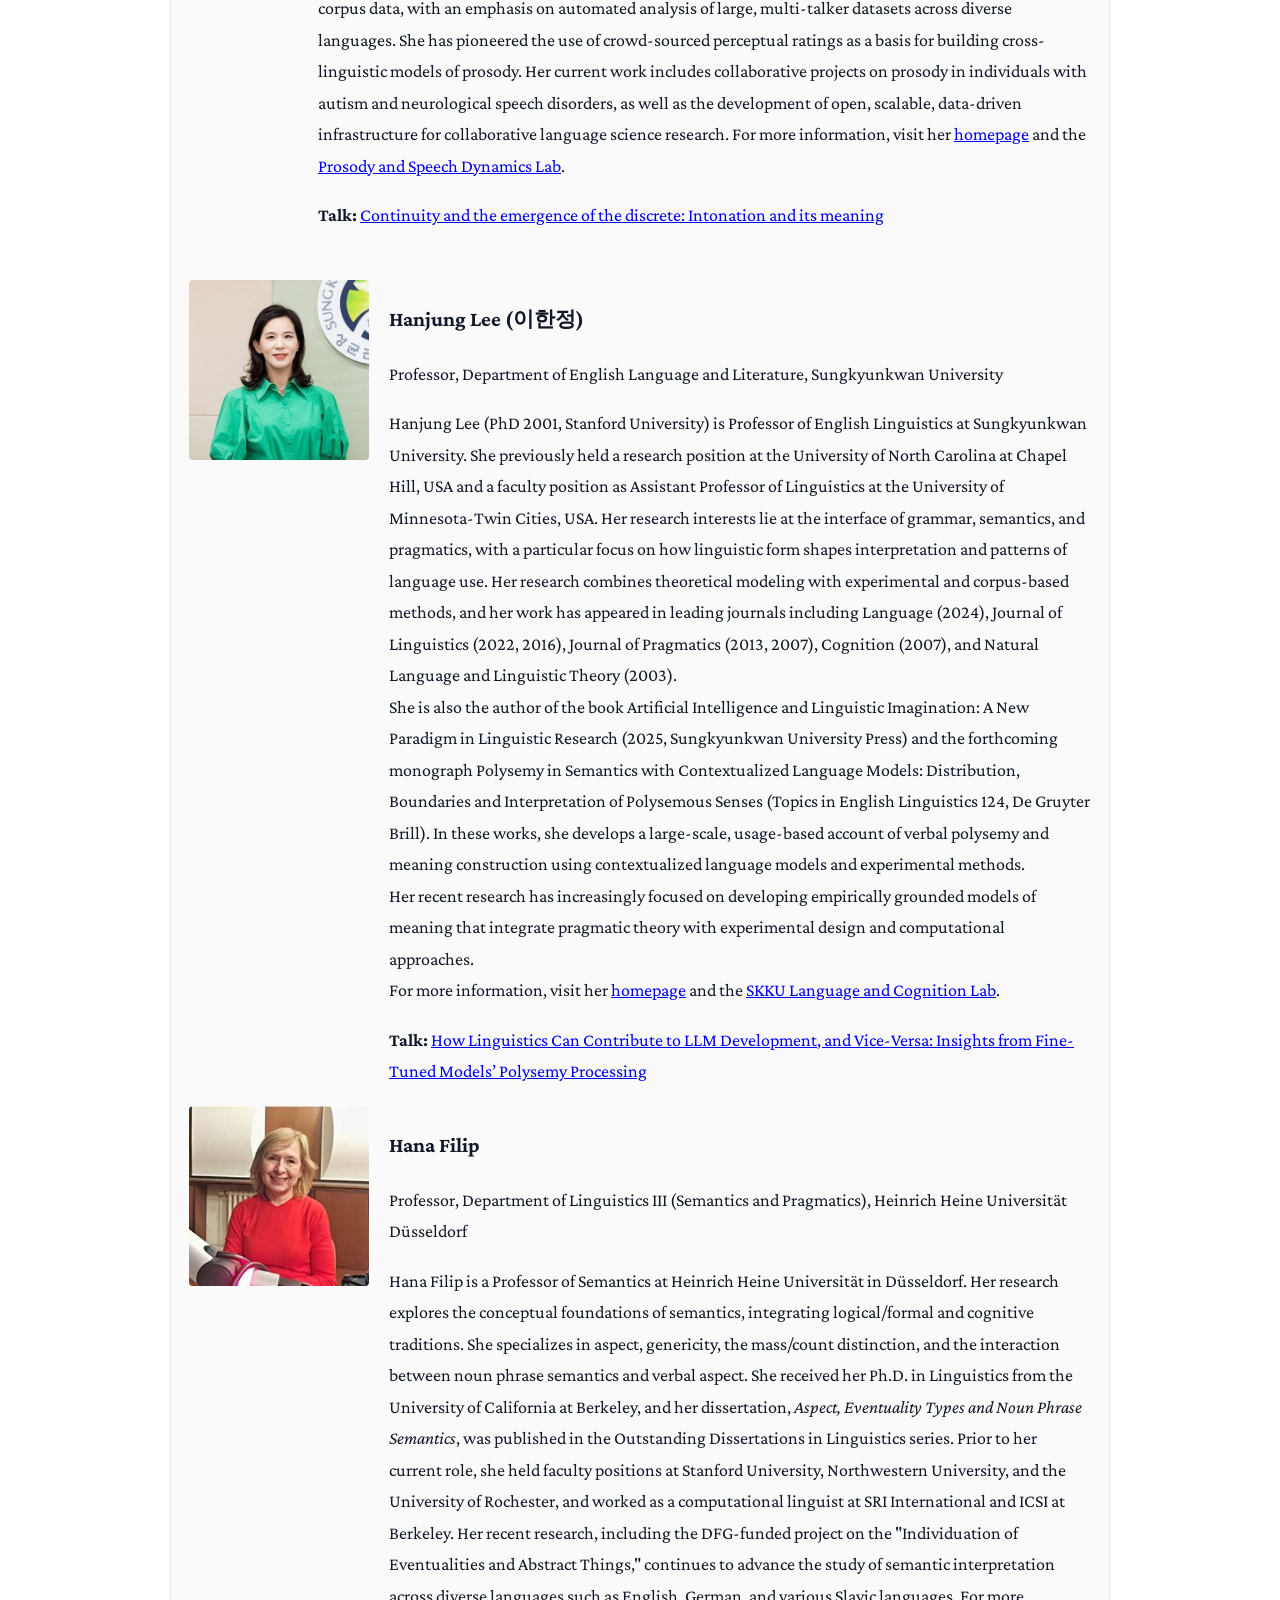
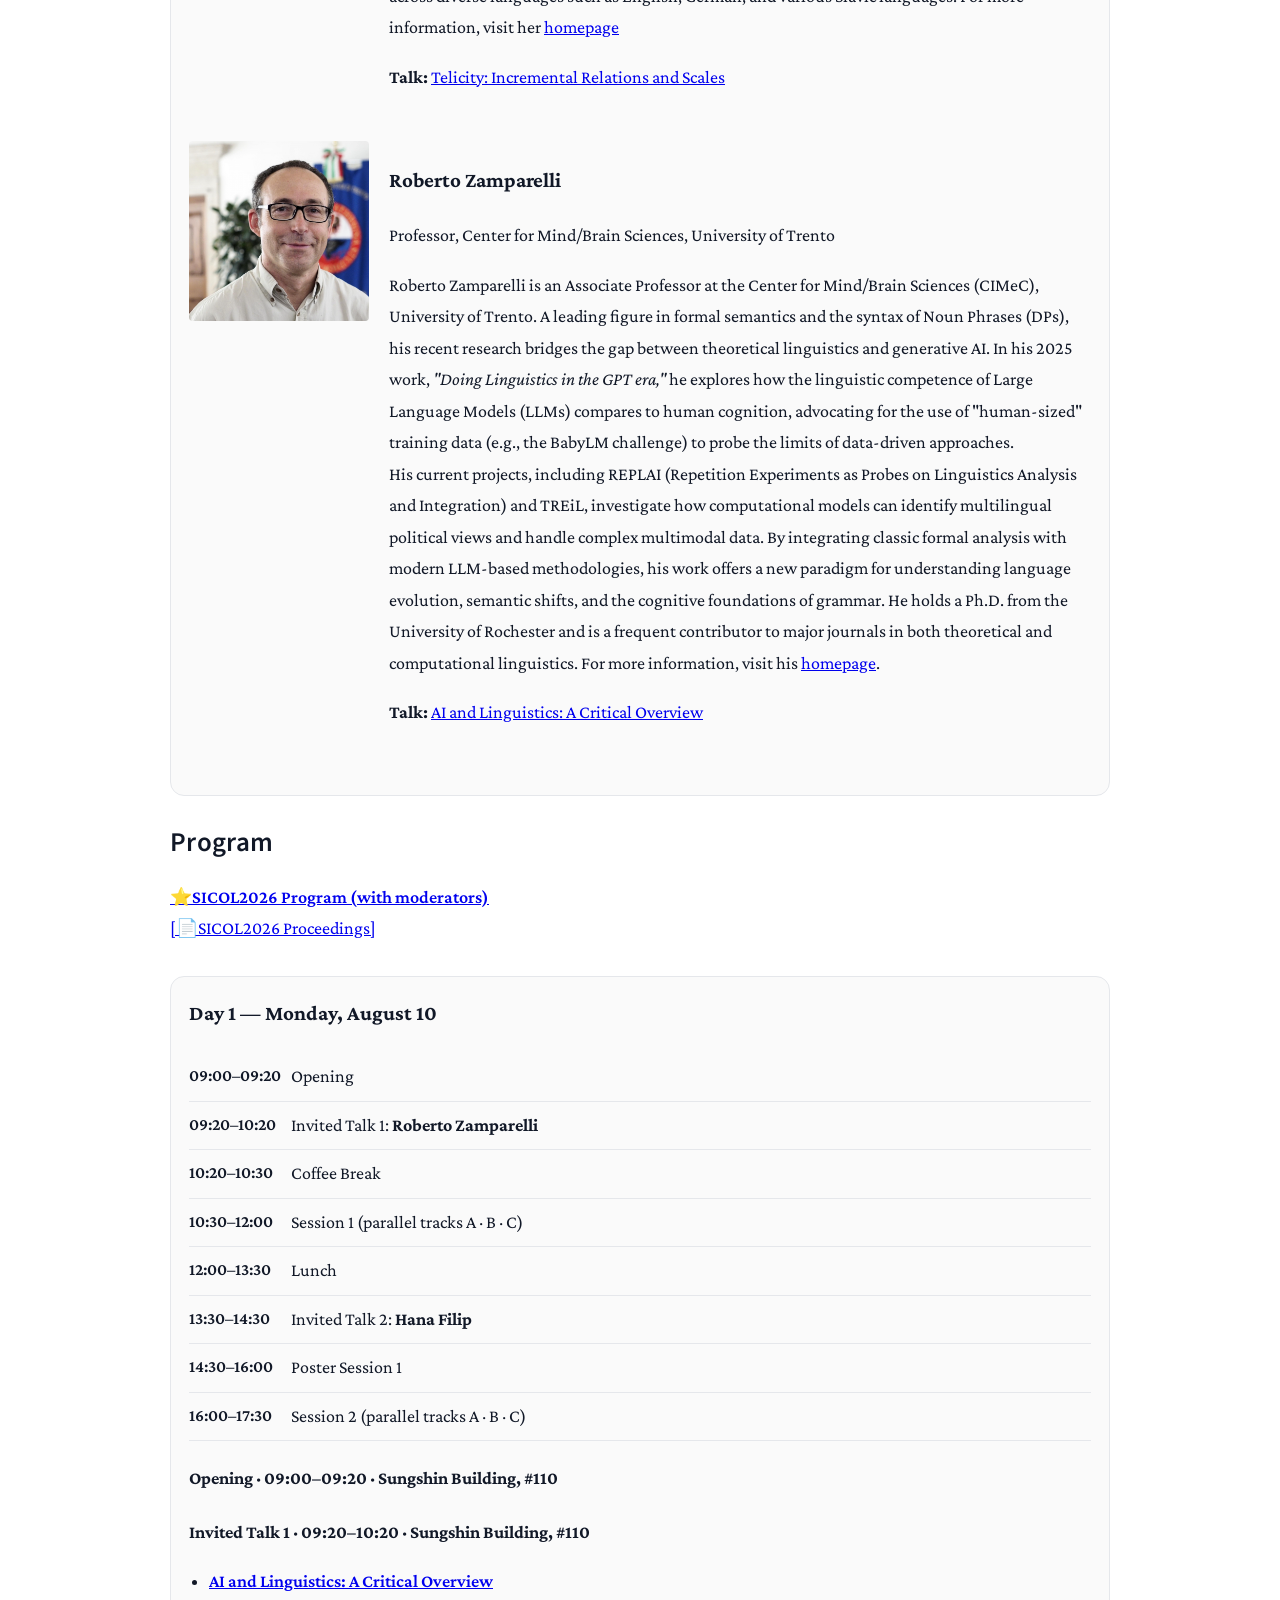
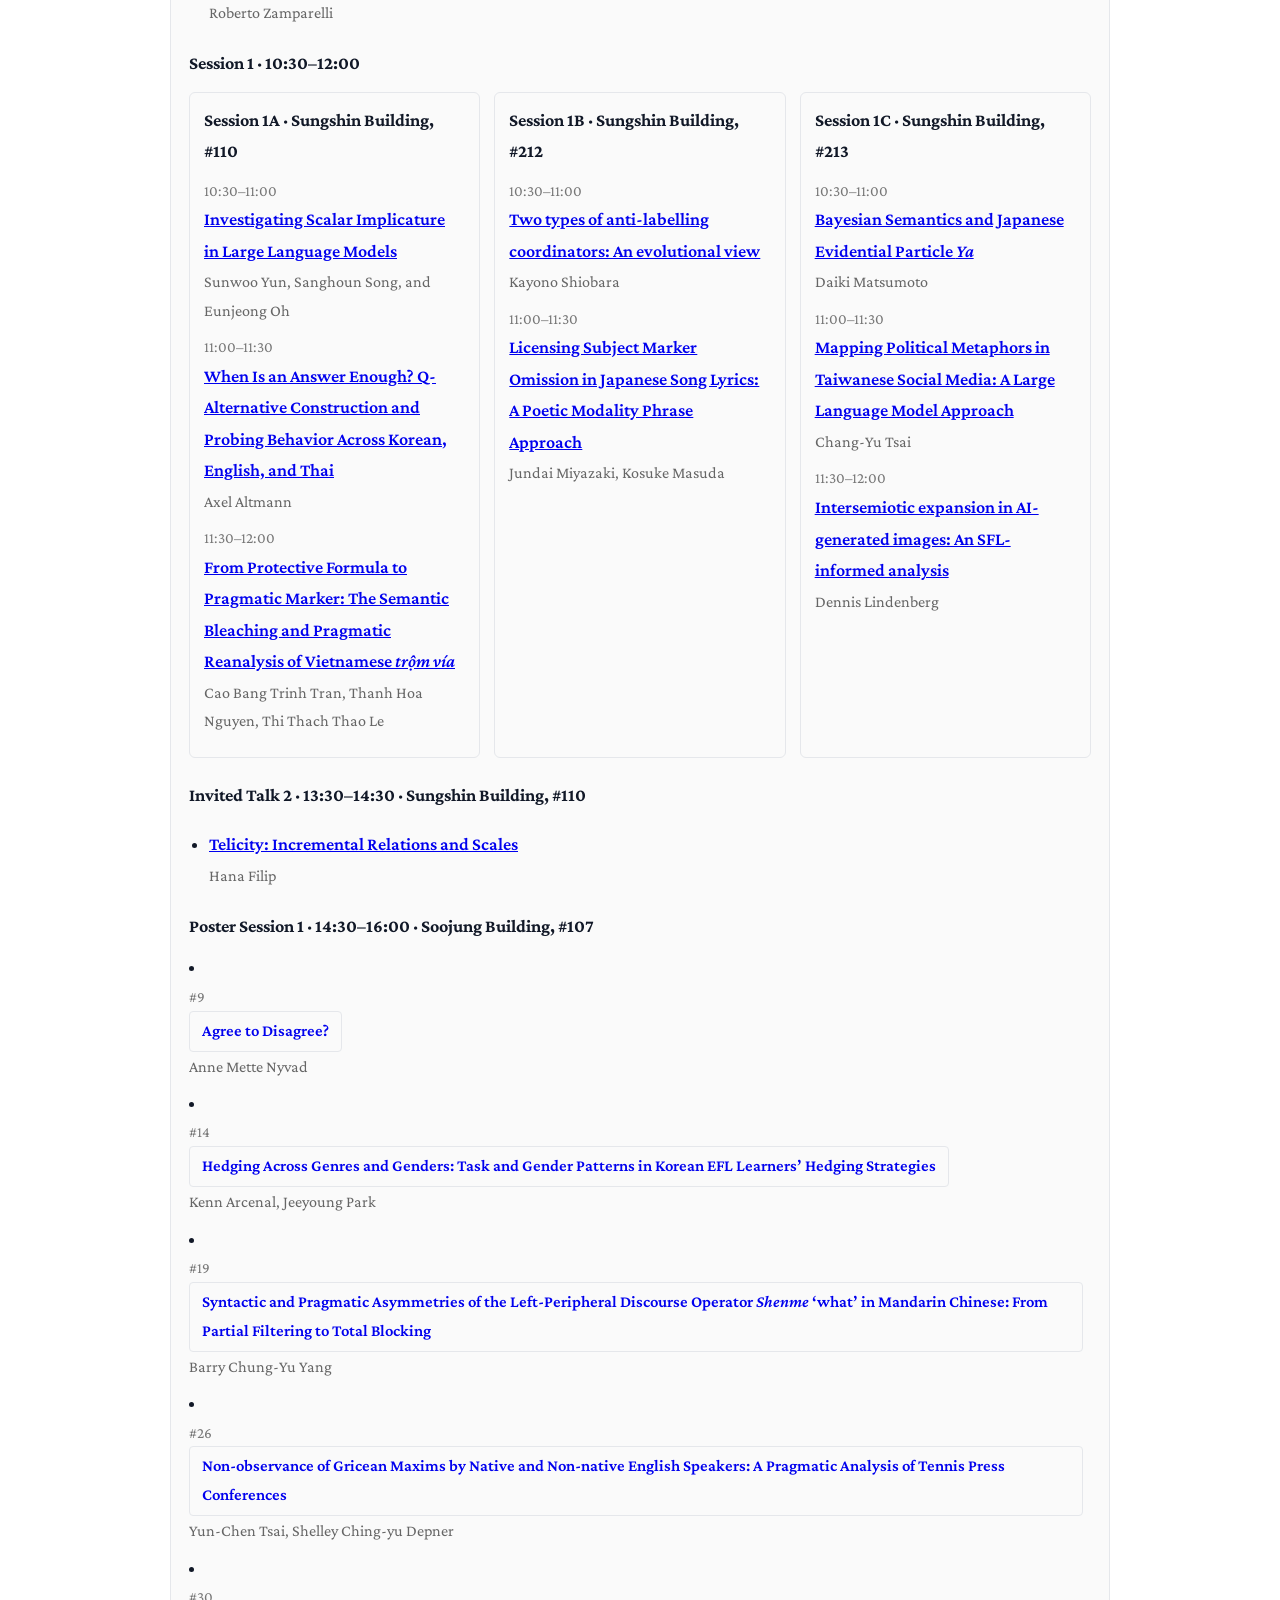
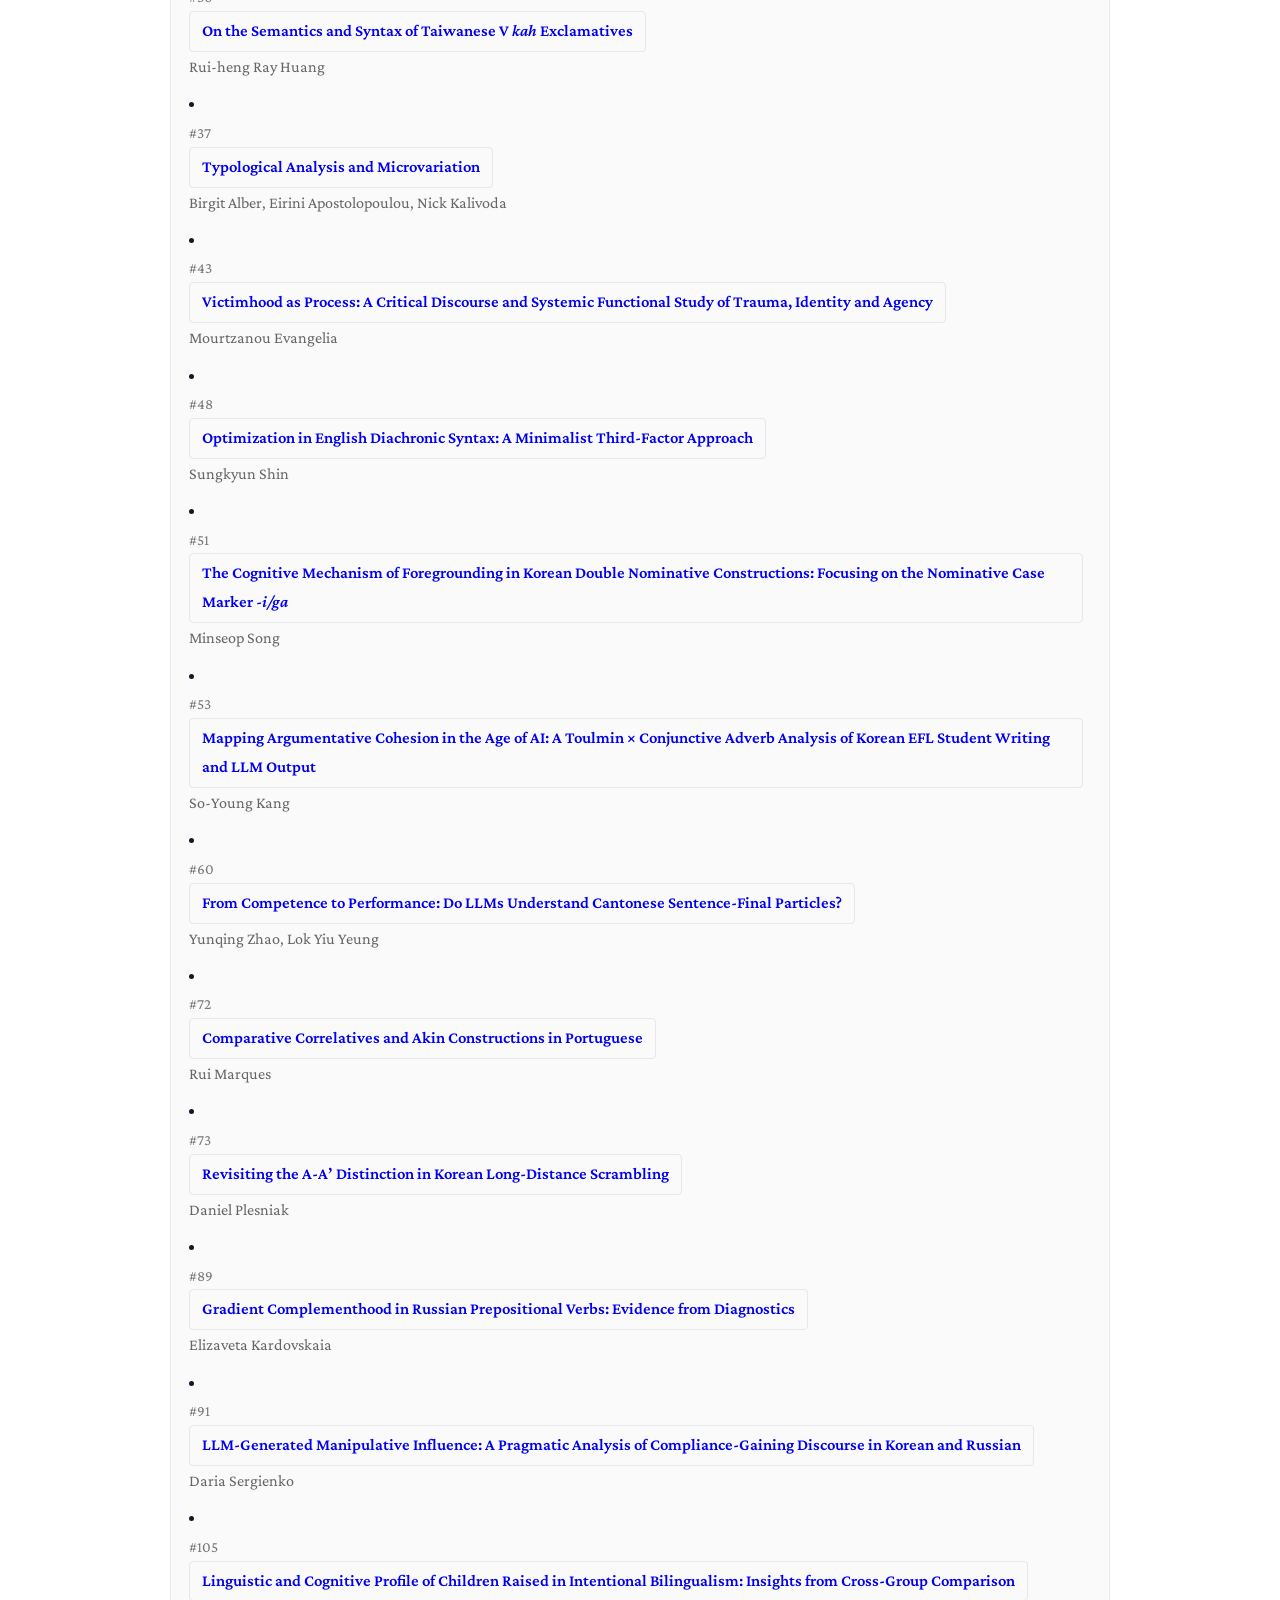
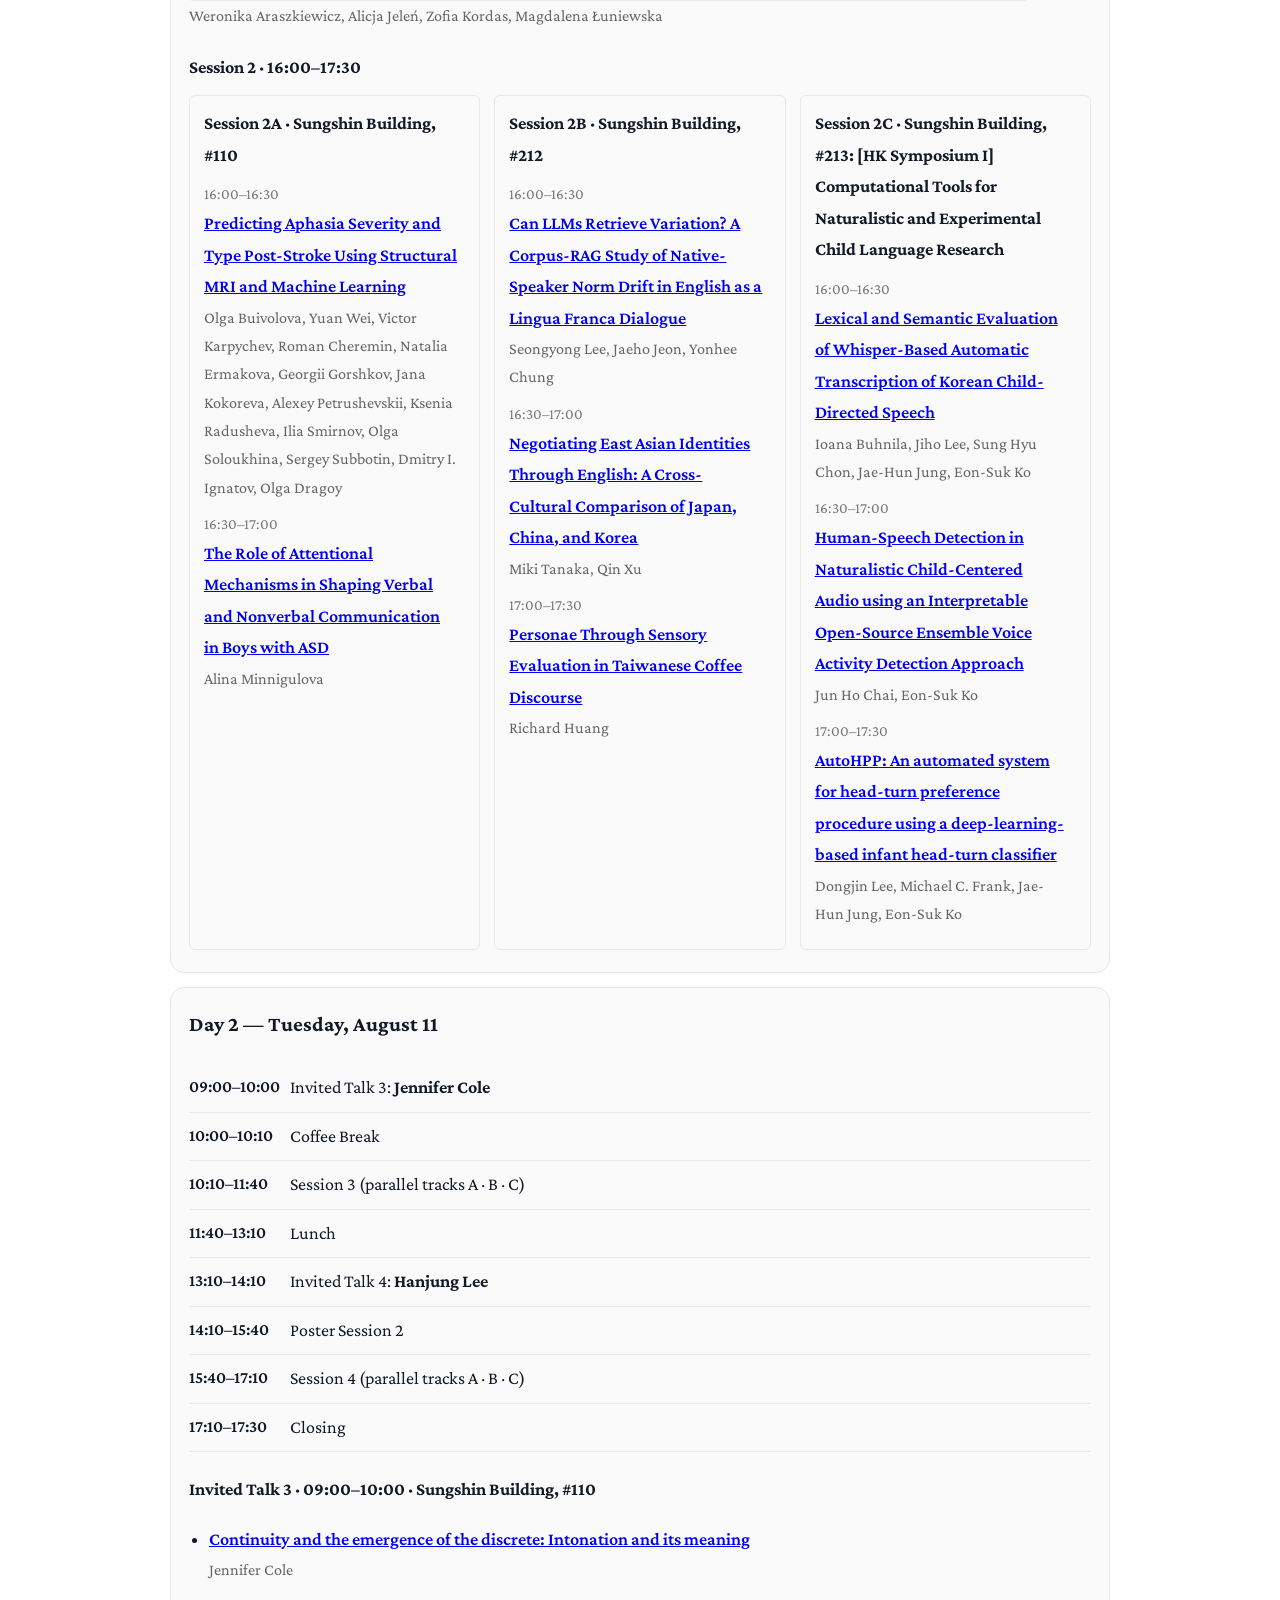
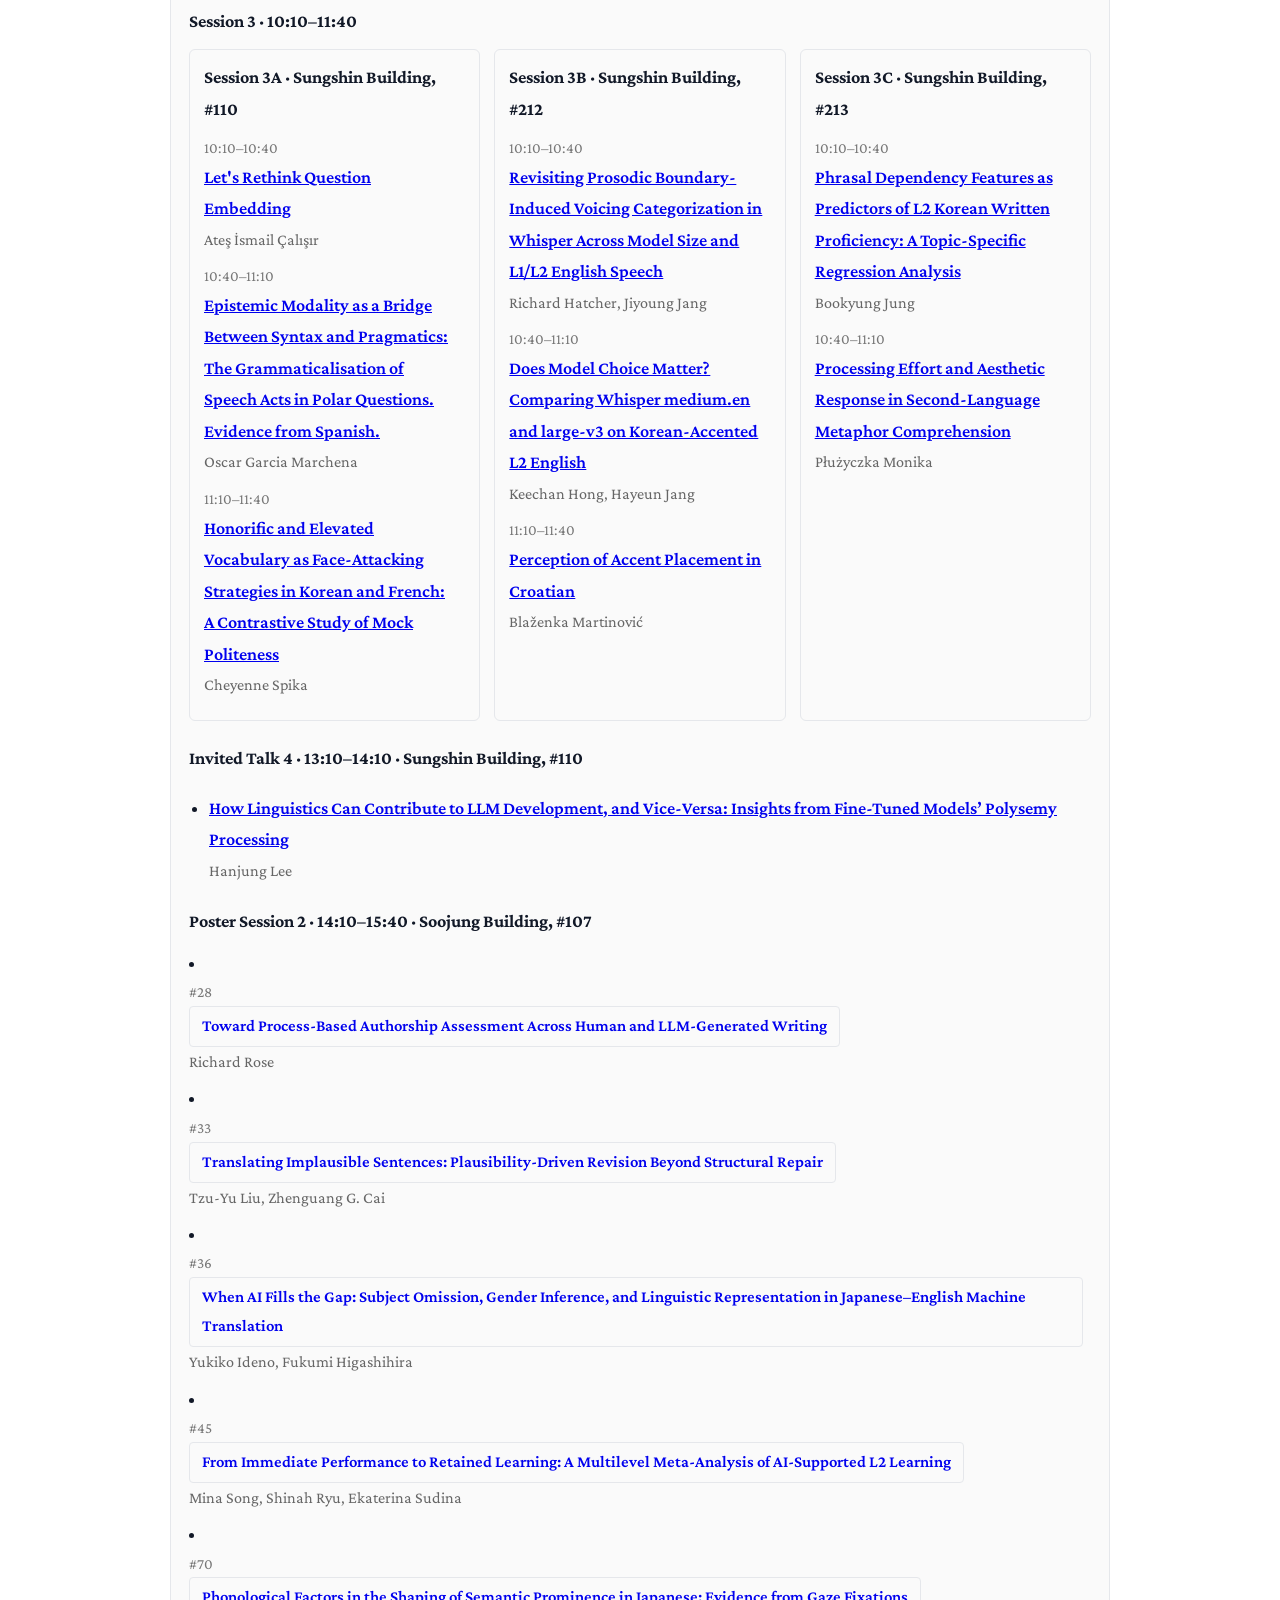
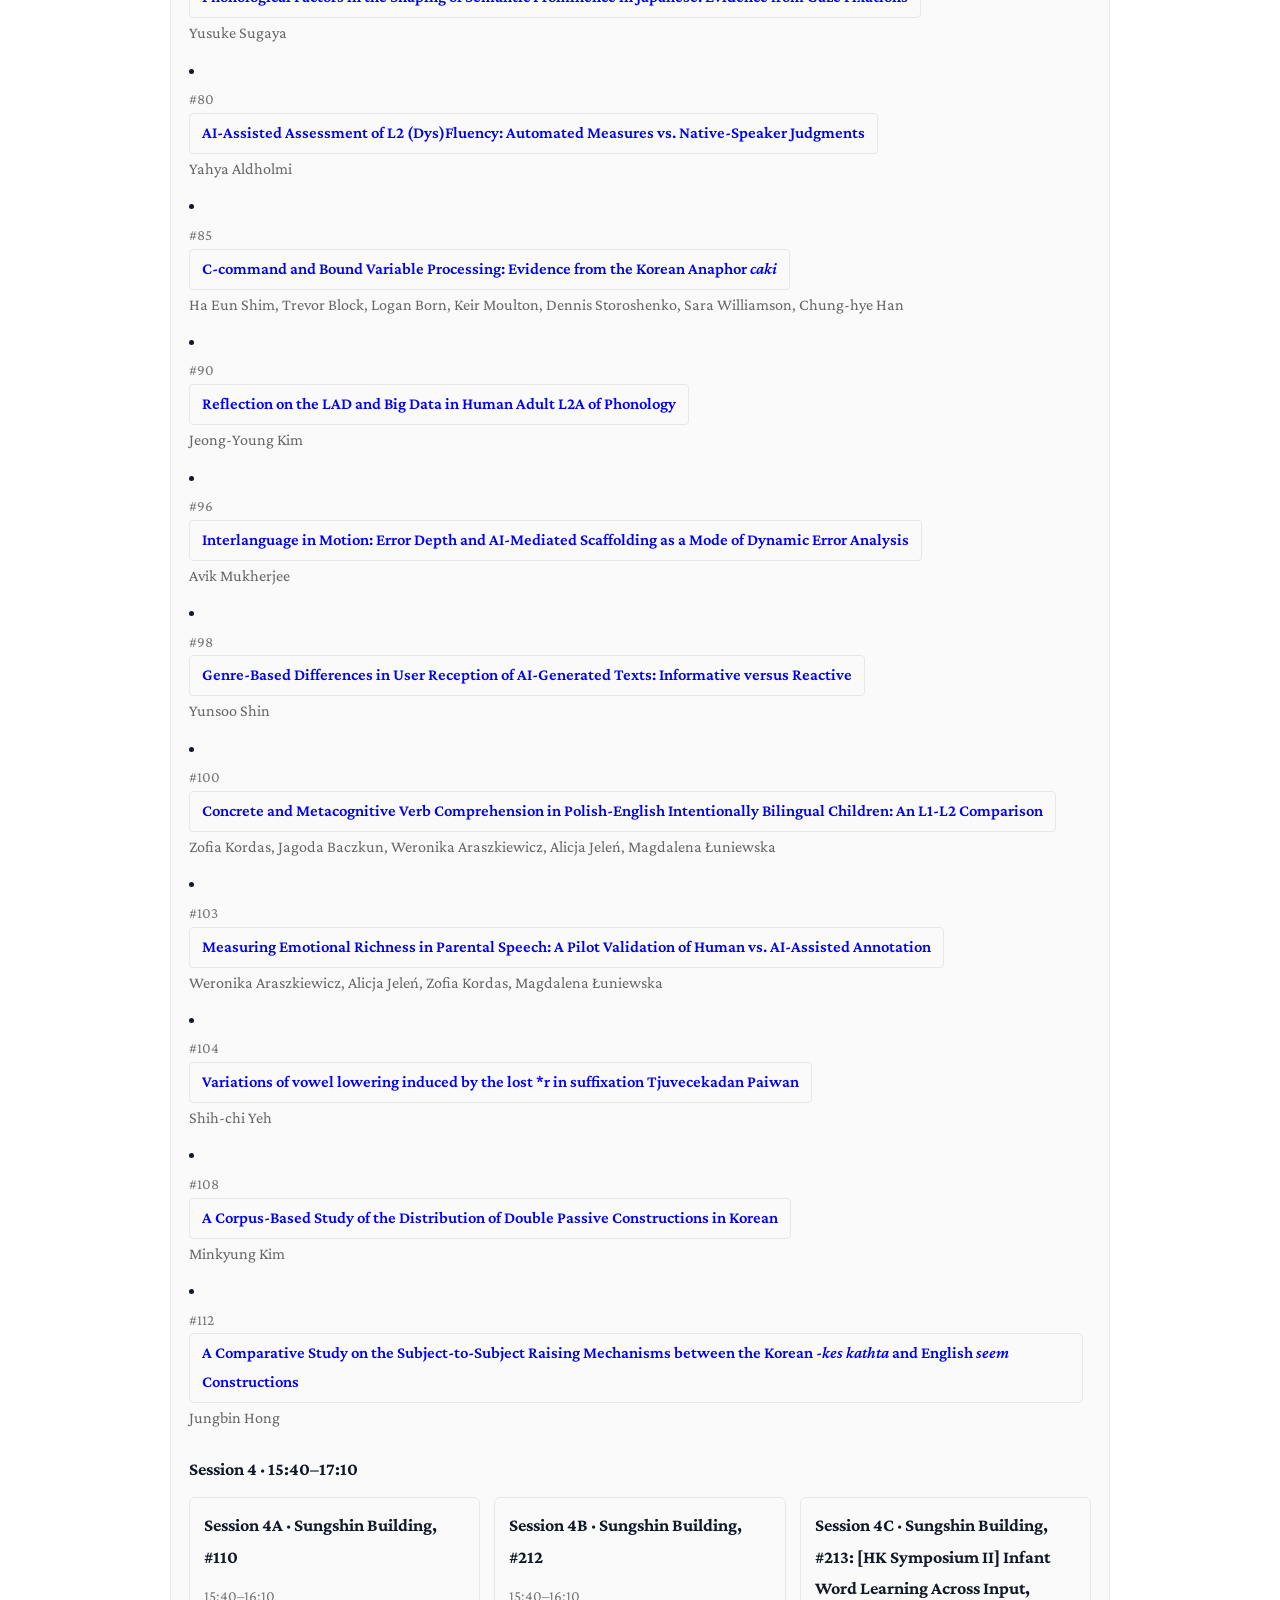
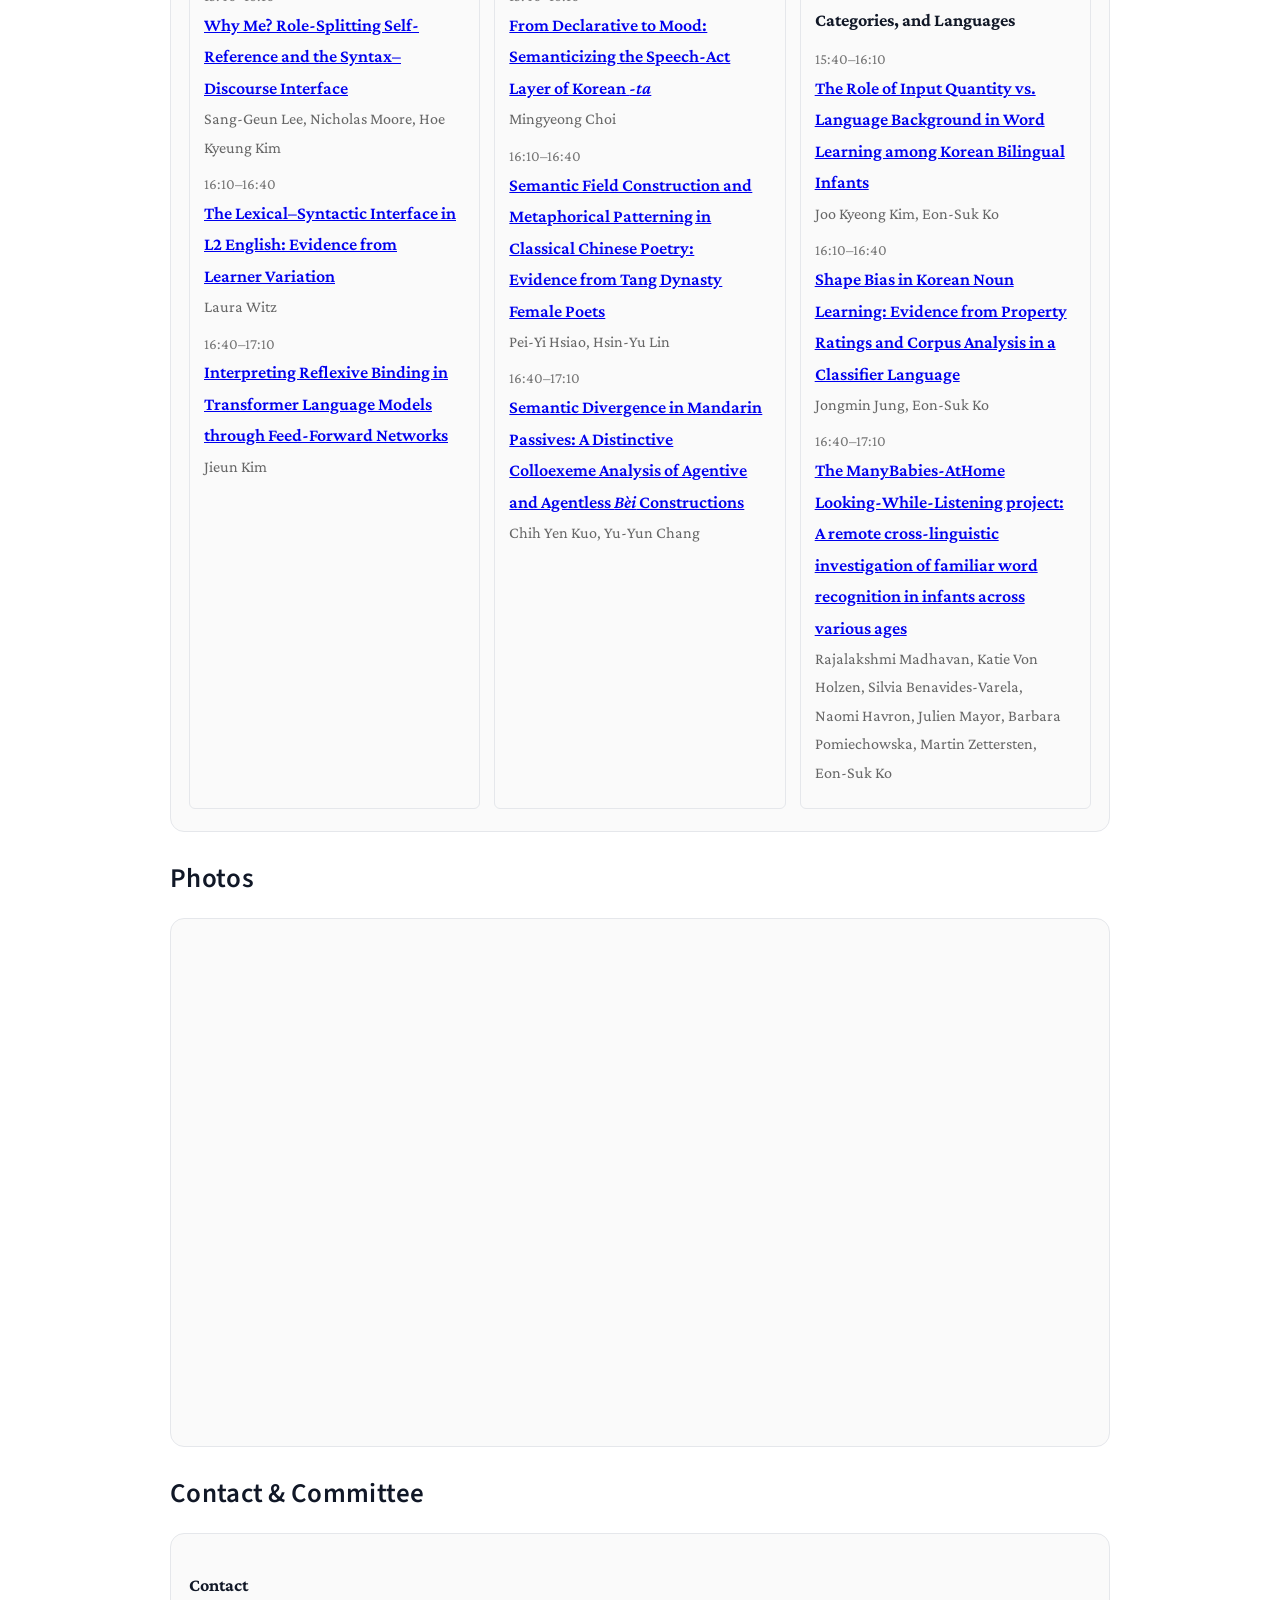
==== commit 92fa0132: "Update index.html" ====
--- a/index.html
+++ b/index.html
@@ -79,17 +79,12 @@
   <section id="main" class="hero">
     
     <div class="status-banner">
-      ✅ SICOL-2026 concluded successfully on August 11, 2026. Thank you to everyone who joined us in Seoul!
-    <br><br>
+      ✅ SICOL-2026 concluded successfully on August 11, 2026. Thank you to everyone who joined us in Seoul!    <br><br>
       <strong>[Conference Summary]</strong>
       <ul>
         <li><strong>Participants:</strong> 120 attendees across 23 countries</li>
-        <li><strong>Oral Presentations:</strong> 40 papers (including 4 invited talks)
-          <ul>
-            <li>International contributions (authors affiliated with overseas institutions): 28 papers (70.0%)</li>
-          </ul>
-        </li>
-        <li><strong>Poster Presentations:</strong> 32 papers</li>
+        <li><strong>Oral Presentations:</strong> 37 papers (including 4 invited talks)</li>
+        <li><strong>Poster Presentations:</strong> 31 papers</li>
       </ul>
     </div>
     
